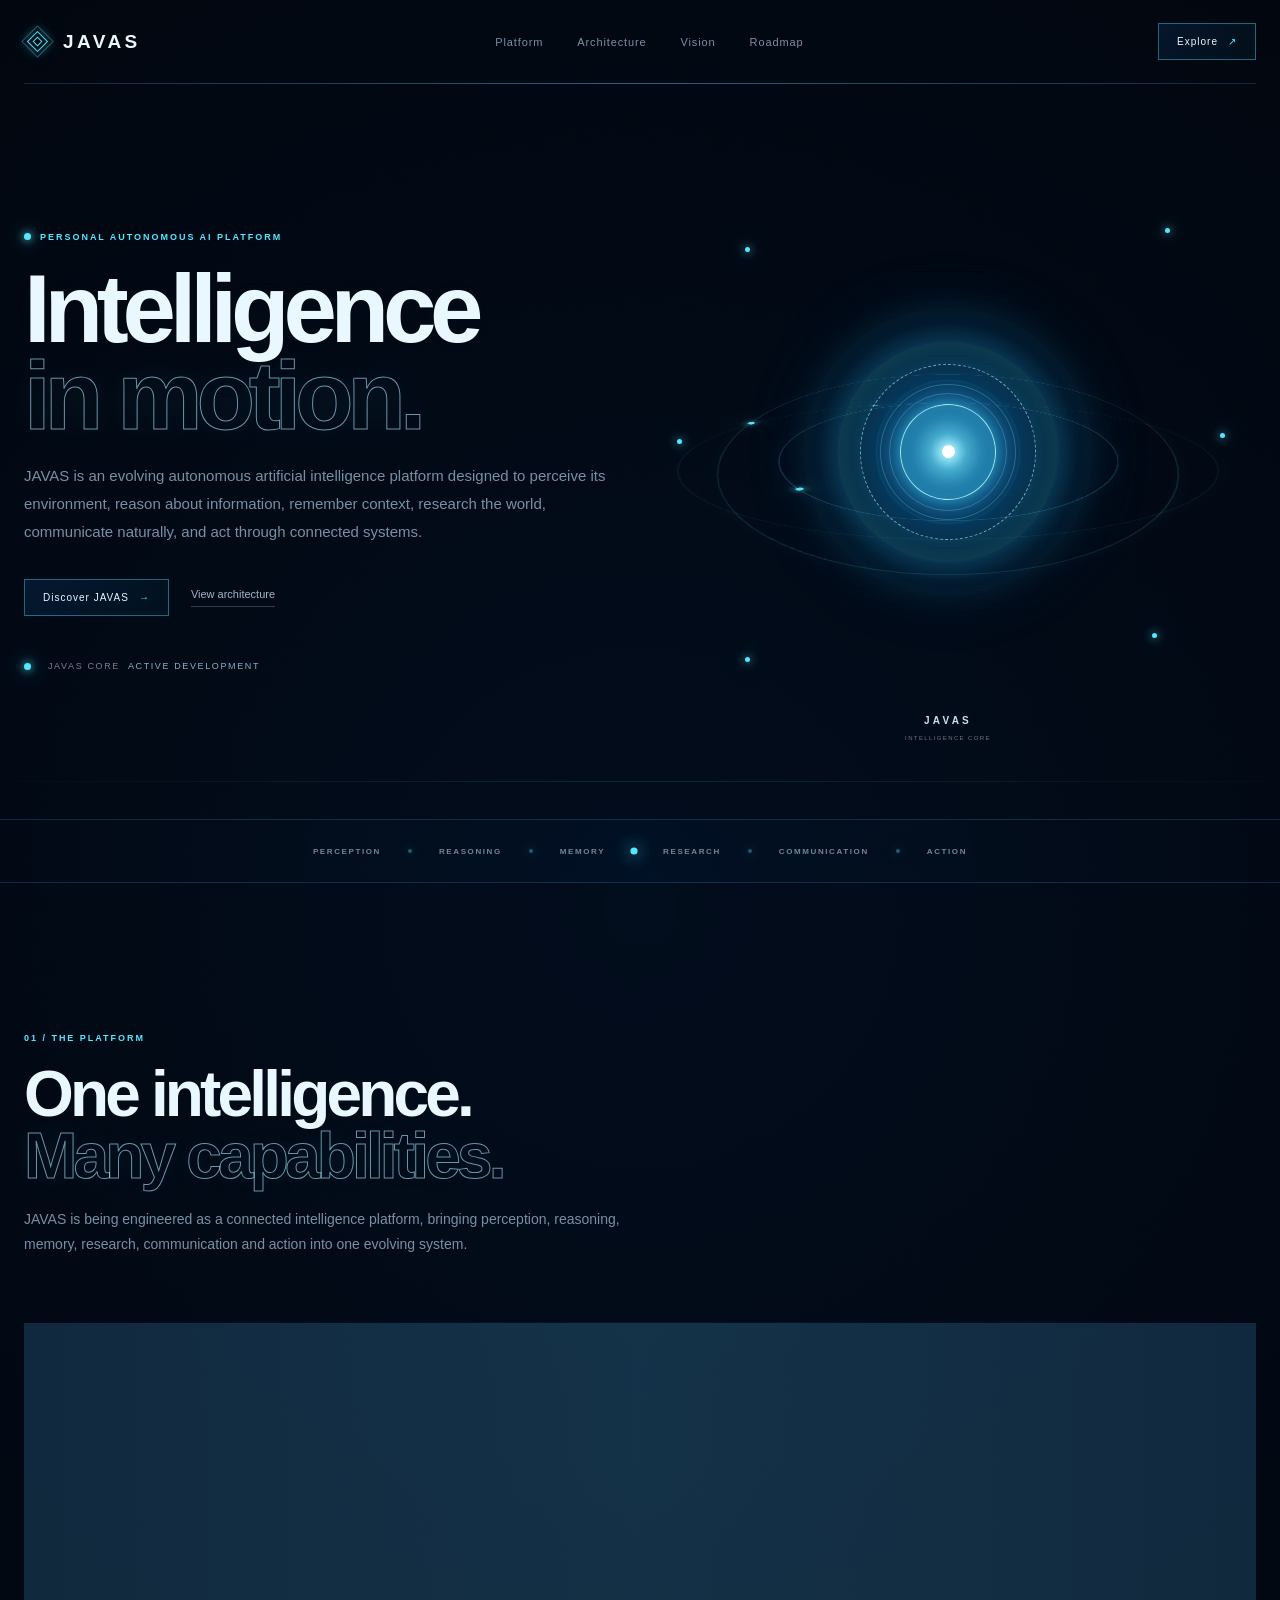
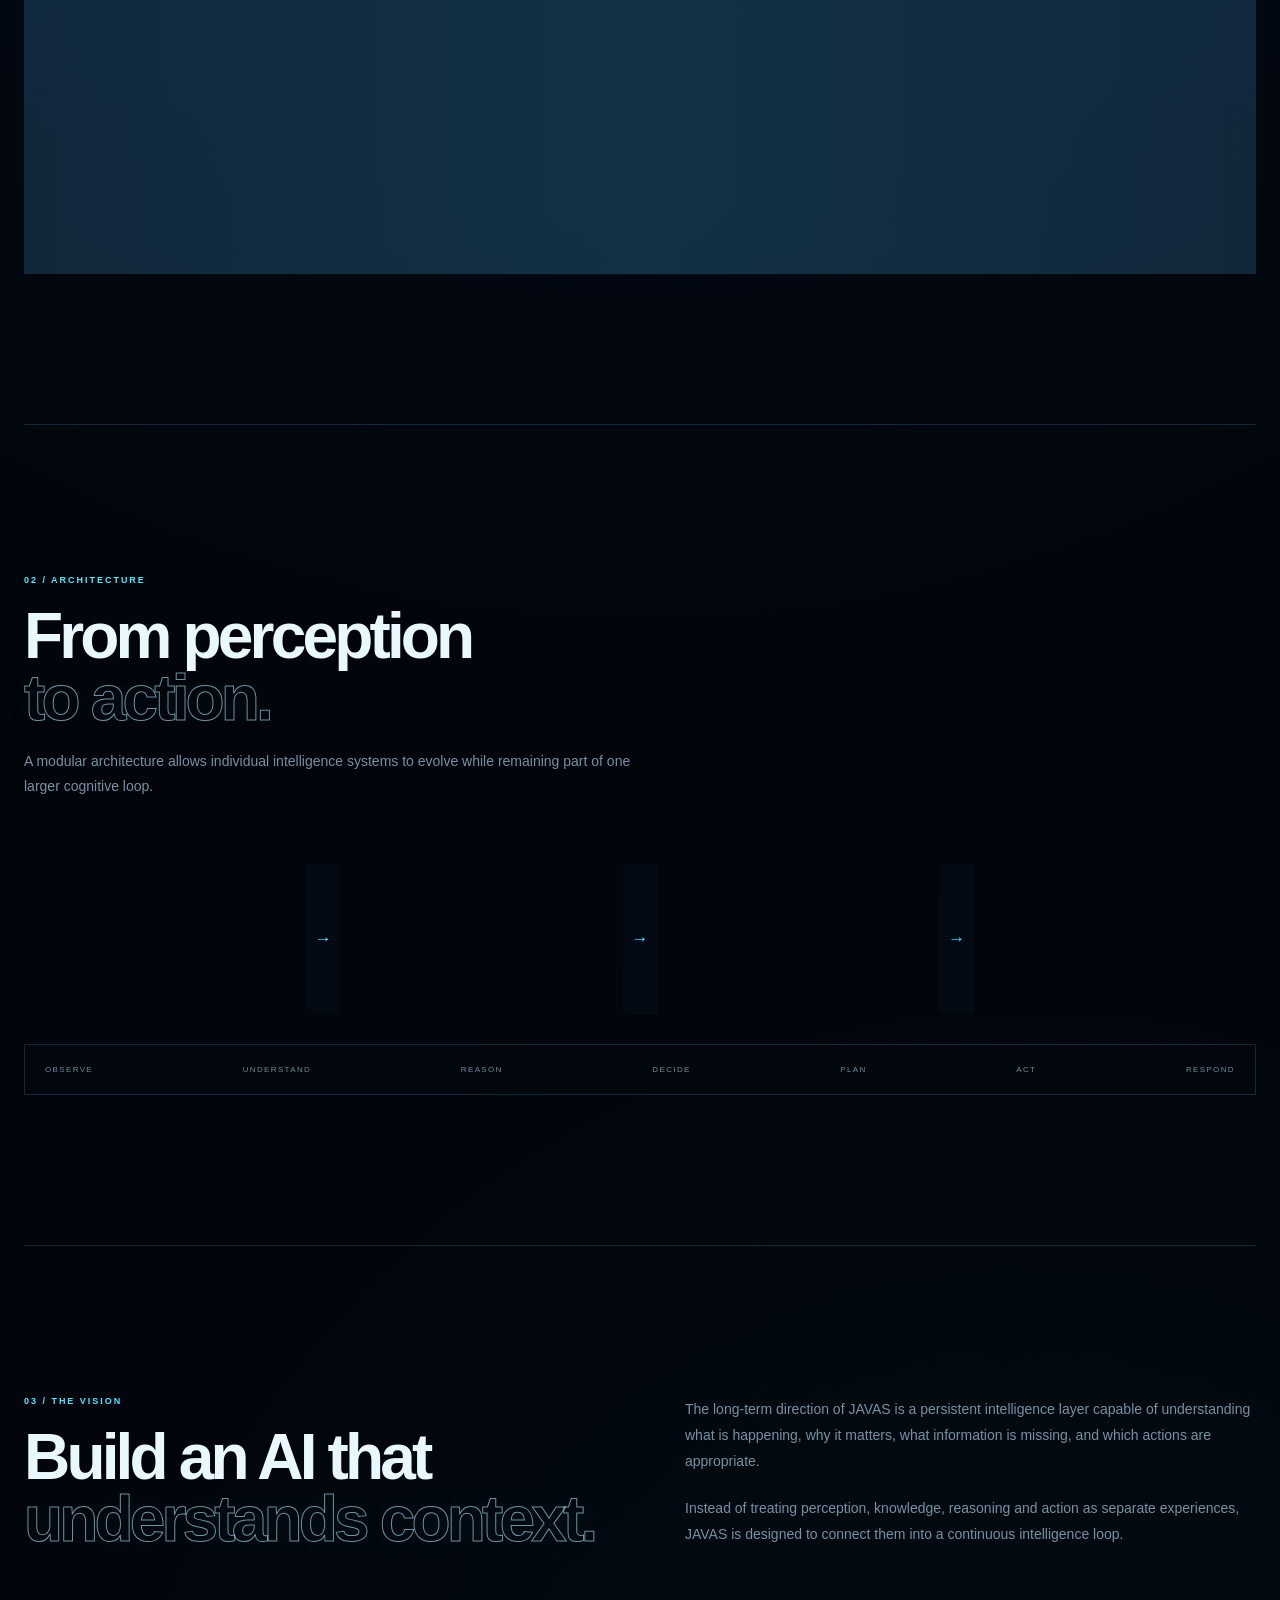
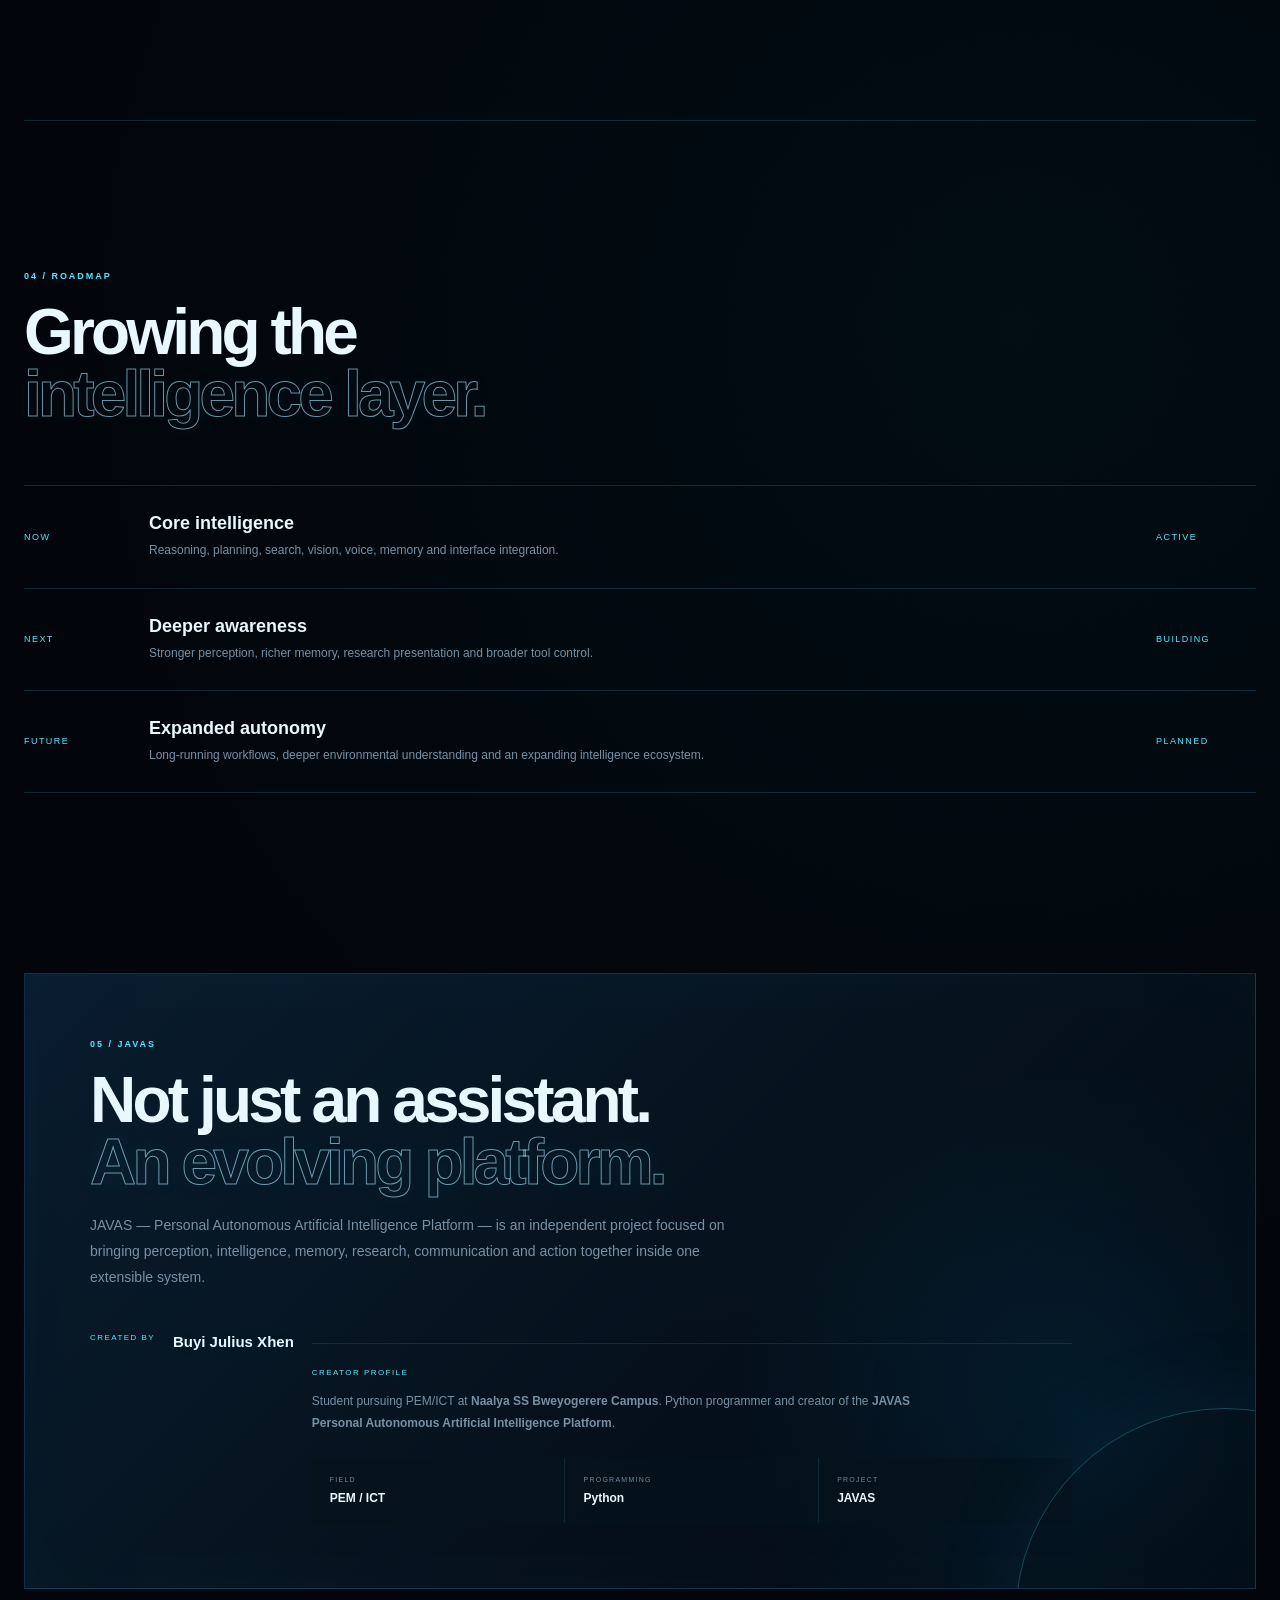
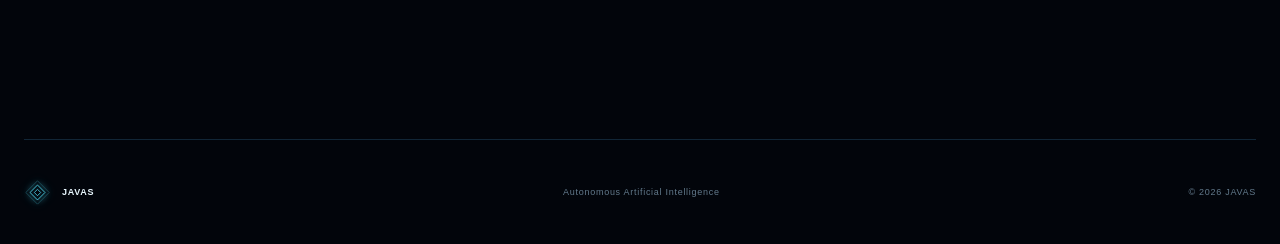
==== index.html @ 4c9533ca "Add files via upload" ====
<!DOCTYPE html>
<html lang="en">
<head>
    <meta charset="UTF-8">
    <meta name="viewport" content="width=device-width, initial-scale=1.0">

    <title>JAVAS — Autonomous Artificial Intelligence</title>

    <meta
        name="description"
        content="JAVAS is a Personal Autonomous Artificial Intelligence Platform designed to perceive, reason, remember, research, communicate, and act within its environment."
    >

    <meta name="theme-color" content="#030711">
    <meta name="robots" content="index, follow">

    <link rel="canonical" href="https://javas.ai/">

    <meta property="og:type" content="website">
    <meta property="og:title" content="JAVAS — Autonomous Artificial Intelligence">
    <meta
        property="og:description"
        content="A Personal Autonomous Artificial Intelligence Platform for perception, reasoning, memory, research, communication and action."
    >
    <meta property="og:url" content="https://javas.ai/">

    <!-- GitHub Pages: main.css is in the repository root -->
    <link rel="stylesheet" href="main.css">

    <script type="application/ld+json">
    {
        "@context": "https://schema.org",
        "@type": "SoftwareApplication",
        "name": "JAVAS",
        "alternateName": "JAVAS — Autonomous Artificial Intelligence",
        "url": "https://javas.ai/",
        "applicationCategory": "Artificial Intelligence",
        "operatingSystem": "Windows",
        "description": "JAVAS is a Personal Autonomous Artificial Intelligence Platform designed to perceive, reason, remember, research, communicate, and act within its environment.",
        "creator": {
            "@type": "Person",
            "name": "Buyi Julius Xhen",
            "description": "Student pursuing PEM/ICT at Naalya SS Bweyogerere Campus and a Python programmer."
        }
    }
    </script>
</head>

<body>

<div class="background">
    <div class="grid"></div>
    <div class="glow glow-one"></div>
    <div class="glow glow-two"></div>
    <div class="stars"></div>
</div>

<header class="site-header">

    <a href="#home" class="logo">
        <span class="logo-symbol">
            <span></span>
            <span></span>
            <span></span>
        </span>

        <span class="logo-text">JAVAS</span>
    </a>

    <nav class="navigation">
        <a href="#platform">Platform</a>
        <a href="#architecture">Architecture</a>
        <a href="#vision">Vision</a>
        <a href="#roadmap">Roadmap</a>
    </nav>

    <a href="#platform" class="header-button">
        Explore
        <span>↗</span>
    </a>

</header>

<main>

<section id="home" class="hero">

    <div class="hero-content">

        <div class="system-label">
            <span class="status-dot"></span>
            PERSONAL AUTONOMOUS AI PLATFORM
        </div>

        <h1>
            Intelligence
            <span>in motion.</span>
        </h1>

        <p class="hero-description">
            JAVAS is an evolving autonomous artificial intelligence platform
            designed to perceive its environment, reason about information,
            remember context, research the world, communicate naturally,
            and act through connected systems.
        </p>

        <div class="hero-actions">

            <a href="#platform" class="primary-button">
                Discover JAVAS
                <span>→</span>
            </a>

            <a href="#architecture" class="text-button">
                View architecture
            </a>

        </div>

        <div class="core-status">
            <span class="live-indicator"></span>
            <span>JAVAS CORE</span>
            <strong>ACTIVE DEVELOPMENT</strong>
        </div>

    </div>

    <div class="core-system">

        <div class="core-orbit orbit-a"></div>
        <div class="core-orbit orbit-b"></div>
        <div class="core-orbit orbit-c"></div>

        <div class="energy-core">

            <div class="core-halo"></div>

            <div class="core-ring ring-one"></div>
            <div class="core-ring ring-two"></div>

            <div class="core-center">
                <div class="core-point"></div>
            </div>

        </div>

        <div class="energy-node node-one"></div>
        <div class="energy-node node-two"></div>
        <div class="energy-node node-three"></div>
        <div class="energy-node node-four"></div>
        <div class="energy-node node-five"></div>
        <div class="energy-node node-six"></div>

        <div class="core-caption">
            <strong>JAVAS</strong>
            <span>INTELLIGENCE CORE</span>
        </div>

    </div>

</section>

<section class="signal-bar">

    <span>PERCEPTION</span>
    <i></i>

    <span>REASONING</span>
    <i></i>

    <span>MEMORY</span>
    <i></i>

    <span>RESEARCH</span>
    <i></i>

    <span>COMMUNICATION</span>
    <i></i>

    <span>ACTION</span>

</section>

<section id="platform" class="section platform">

    <div class="section-heading">

        <div class="section-number">
            01 / THE PLATFORM
        </div>

        <h2>
            One intelligence.
            <span>Many capabilities.</span>
        </h2>

        <p>
            JAVAS is being engineered as a connected intelligence platform,
            bringing perception, reasoning, memory, research, communication
            and action into one evolving system.
        </p>

    </div>

    <div class="capability-grid">

        <article class="capability-card">

            <div class="card-number">01</div>

            <div class="card-icon">◉</div>

            <h3>Perception</h3>

            <p>
                Understand visual and environmental signals through
                computer vision and sensing systems.
            </p>

        </article>

        <article class="capability-card">

            <div class="card-number">02</div>

            <div class="card-icon">◇</div>

            <h3>Reasoning</h3>

            <p>
                Interpret intent, evaluate context and transform
                information into decisions and plans.
            </p>

        </article>

        <article class="capability-card">

            <div class="card-number">03</div>

            <div class="card-icon">∞</div>

            <h3>Memory</h3>

            <p>
                Maintain useful context and structured knowledge
                to support continuity across interactions.
            </p>

        </article>

        <article class="capability-card">

            <div class="card-number">04</div>

            <div class="card-icon">⌁</div>

            <h3>Research</h3>

            <p>
                Search external information, analyze sources and
                turn findings into useful answers.
            </p>

        </article>

        <article class="capability-card">

            <div class="card-number">05</div>

            <div class="card-icon">◌</div>

            <h3>Communication</h3>

            <p>
                Interact through natural language and
                voice-oriented interfaces.
            </p>

        </article>

        <article class="capability-card">

            <div class="card-number">06</div>

            <div class="card-icon">↗</div>

            <h3>Action</h3>

            <p>
                Connect intelligence to tools and computer
                operations through controlled permissions.
            </p>

        </article>

    </div>

</section>

<section id="architecture" class="section architecture">

    <div class="section-heading">

        <div class="section-number">
            02 / ARCHITECTURE
        </div>

        <h2>
            From perception
            <span>to action.</span>
        </h2>

        <p>
            A modular architecture allows individual intelligence systems
            to evolve while remaining part of one larger cognitive loop.
        </p>

    </div>

    <div class="architecture-flow">

        <div class="architecture-node">

            <span>01</span>

            <strong>ENVIRONMENT</strong>

            <small>
                Camera · System · Input
            </small>

        </div>

        <div class="flow-arrow">
            →
        </div>

        <div class="architecture-node">

            <span>02</span>

            <strong>PERCEPTION</strong>

            <small>
                Vision · Detection · Recognition
            </small>

        </div>

        <div class="flow-arrow">
            →
        </div>

        <div class="architecture-node active-node">

            <span>03</span>

            <strong>INTELLIGENCE</strong>

            <small>
                Understand · Reason · Decide
            </small>

        </div>

        <div class="flow-arrow">
            →
        </div>

        <div class="architecture-node">

            <span>04</span>

            <strong>ACTION</strong>

            <small>
                Tools · Voice · Computer
            </small>

        </div>

    </div>

    <div class="cognitive-loop">

        <span>OBSERVE</span>
        <span>UNDERSTAND</span>
        <span>REASON</span>
        <span>DECIDE</span>
        <span>PLAN</span>
        <span>ACT</span>
        <span>RESPOND</span>

    </div>

</section>

<section id="vision" class="section vision">

    <div class="vision-title">

        <div class="section-number">
            03 / THE VISION
        </div>

        <h2>
            Build an AI that
            <span>understands context.</span>
        </h2>

    </div>

    <div class="vision-copy">

        <p>
            The long-term direction of JAVAS is a persistent intelligence
            layer capable of understanding what is happening, why it matters,
            what information is missing, and which actions are appropriate.
        </p>

        <p>
            Instead of treating perception, knowledge, reasoning and action
            as separate experiences, JAVAS is designed to connect them into
            a continuous intelligence loop.
        </p>

    </div>

</section>

<section id="roadmap" class="section roadmap">

    <div class="section-heading">

        <div class="section-number">
            04 / ROADMAP
        </div>

        <h2>
            Growing the
            <span>intelligence layer.</span>
        </h2>

    </div>

    <div class="roadmap-items">

        <div class="roadmap-item">

            <div class="roadmap-stage">
                NOW
            </div>

            <div class="roadmap-description">

                <strong>
                    Core intelligence
                </strong>

                <p>
                    Reasoning, planning, search, vision, voice,
                    memory and interface integration.
                </p>

            </div>

            <div class="roadmap-state">
                ACTIVE
            </div>

        </div>

        <div class="roadmap-item">

            <div class="roadmap-stage">
                NEXT
            </div>

            <div class="roadmap-description">

                <strong>
                    Deeper awareness
                </strong>

                <p>
                    Stronger perception, richer memory,
                    research presentation and broader tool control.
                </p>

            </div>

            <div class="roadmap-state">
                BUILDING
            </div>

        </div>

        <div class="roadmap-item">

            <div class="roadmap-stage">
                FUTURE
            </div>

            <div class="roadmap-description">

                <strong>
                    Expanded autonomy
                </strong>

                <p>
                    Long-running workflows, deeper environmental
                    understanding and an expanding intelligence ecosystem.
                </p>

            </div>

            <div class="roadmap-state">
                PLANNED
            </div>

        </div>

    </div>

</section>

<section class="section identity">

    <div class="identity-panel">

        <div class="identity-glow"></div>

        <div class="section-number">
            05 / JAVAS
        </div>

        <h2>
            Not just an assistant.
            <span>An evolving platform.</span>
        </h2>

        <p>
            JAVAS — Personal Autonomous Artificial Intelligence Platform —
            is an independent project focused on bringing perception,
            intelligence, memory, research, communication and action
            together inside one extensible system.
        </p>

        <div class="creator">

            <span class="creator-label">
                CREATED BY
            </span>

            <strong class="creator-name">
                Buyi Julius Xhen
            </strong>

            <div class="creator-profile">

                <span class="profile-label">
                    CREATOR PROFILE
                </span>

                <p>
                    Student pursuing PEM/ICT at
                    <strong>Naalya SS Bweyogerere Campus</strong>.
                    Python programmer and creator of the
                    <strong>JAVAS Personal Autonomous Artificial Intelligence Platform</strong>.
                </p>

                <div class="profile-details">

                    <div class="profile-detail">
                        <span>FIELD</span>
                        <strong>PEM / ICT</strong>
                    </div>

                    <div class="profile-detail">
                        <span>PROGRAMMING</span>
                        <strong>Python</strong>
                    </div>

                    <div class="profile-detail">
                        <span>PROJECT</span>
                        <strong>JAVAS</strong>
                    </div>

                </div>

            </div>

        </div>

    </div>

</section>

</main>

<footer class="site-footer">

    <div class="footer-brand">

        <span class="logo-symbol">
            <span></span>
            <span></span>
            <span></span>
        </span>

        <strong>
            JAVAS
        </strong>

    </div>

    <span>
        Autonomous Artificial Intelligence
    </span>

    <span>
        © 2026 JAVAS
    </span>

</footer>

<!-- GitHub Pages: main.js is in the repository root -->
<script src="main.js"></script>

</body>
</html>
---- main.css ----
:root {
    --background: #02050b;
    --background-soft: #06101c;
    --panel: rgba(5, 15, 27, 0.78);
    --panel-strong: rgba(7, 20, 35, 0.92);

    --cyan: #55e7ff;
    --cyan-bright: #a9f7ff;
    --blue: #278cff;
    --blue-deep: #064cff;

    --text: #e9f8ff;
    --muted: #7890a4;
    --muted-bright: #9cb4c7;

    --line: rgba(82, 190, 255, 0.18);
    --line-bright: rgba(85, 231, 255, 0.42);

    --max-width: 1280px;

    --shadow-core:
        0 0 25px rgba(85, 231, 255, .18),
        0 0 80px rgba(39, 140, 255, .14);

    --font-display: "Space Grotesk", "Inter", Arial, sans-serif;
    --font-body: Inter, Arial, sans-serif;
}

* {
    box-sizing: border-box;
}

html {
    scroll-behavior: smooth;
    background: var(--background);
}

body {
    margin: 0;
    min-height: 100vh;
    overflow-x: hidden;

    background:
        radial-gradient(
            circle at 50% 18%,
            rgba(0, 110, 255, .075),
            transparent 34%
        ),
        radial-gradient(
            circle at 80% 70%,
            rgba(0, 220, 255, .035),
            transparent 30%
        ),
        var(--background);

    color: var(--text);
    font-family: var(--font-body);

    cursor: default;
}

::selection {
    background: var(--cyan);
    color: #001018;
}

a {
    color: inherit;
    text-decoration: none;
}

button,
a {
    -webkit-tap-highlight-color: transparent;
}

/* =========================================================
   BACKGROUND ENVIRONMENT
   ========================================================= */

.background {
    position: fixed;
    inset: 0;
    z-index: -10;
    pointer-events: none;
    overflow: hidden;
    background:
        radial-gradient(
            ellipse at center,
            transparent 20%,
            rgba(0, 0, 0, .3) 85%
        );
}

.background::before {
    content: "";
    position: absolute;
    inset: 0;

    background:
        linear-gradient(
            90deg,
            transparent 0%,
            rgba(85, 231, 255, .018) 50%,
            transparent 100%
        );

    animation: backgroundSweep 12s linear infinite;
}

.grid {
    position: absolute;
    inset: -100px;

    opacity: .24;

    background-image:
        linear-gradient(
            rgba(64, 182, 255, .075) 1px,
            transparent 1px
        ),
        linear-gradient(
            90deg,
            rgba(64, 182, 255, .075) 1px,
            transparent 1px
        );

    background-size: 55px 55px;

    mask-image:
        radial-gradient(
            ellipse at center,
            black 0%,
            rgba(0, 0, 0, .8) 45%,
            transparent 82%
        );

    animation: gridDrift 24s linear infinite;
}

.glow {
    position: absolute;

    width: 650px;
    height: 650px;

    border-radius: 50%;

    filter: blur(120px);

    opacity: .14;
}

.glow-one {
    top: -250px;
    right: -230px;

    background: #008cff;

    animation: glowFloatOne 12s ease-in-out infinite;
}

.glow-two {
    left: -280px;
    bottom: -220px;

    background: #00eaff;

    animation: glowFloatTwo 15s ease-in-out infinite;
}

.stars {
    position: absolute;
    inset: 0;

    opacity: .42;

    background-image:
        radial-gradient(
            circle,
            rgba(255,255,255,.8) 1px,
            transparent 1px
        );

    background-size: 97px 97px;

    animation: starsDrift 35s linear infinite;
}

/* =========================================================
   HEADER
   ========================================================= */

.site-header {
    width: min(var(--max-width), calc(100% - 48px));
    height: 84px;

    margin: auto;

    display: flex;
    align-items: center;
    justify-content: space-between;

    border-bottom: 1px solid var(--line);

    position: relative;
    z-index: 20;
}

.site-header::after {
    content: "";

    position: absolute;
    left: 0;
    right: 0;
    bottom: -1px;

    height: 1px;

    background:
        linear-gradient(
            90deg,
            transparent,
            var(--cyan),
            transparent
        );

    opacity: .3;
}

.logo {
    display: flex;
    align-items: center;
    gap: 12px;

    font-family: var(--font-display);
    font-weight: 700;

    font-size: 19px;
    letter-spacing: .18em;
}

.logo-symbol {
    width: 27px;
    height: 27px;

    display: inline-block;

    position: relative;
}

.logo-symbol span {
    position: absolute;
    inset: 6px;

    border: 1px solid var(--cyan);

    transform: rotate(45deg);

    box-shadow:
        0 0 12px rgba(85, 231, 255, .3);
}

.logo-symbol span:nth-child(2) {
    inset: 2px;
    opacity: .35;

    animation: logoSpin 9s linear infinite;
}

.logo-symbol span:nth-child(3) {
    inset: 10px;
    opacity: .95;

    box-shadow:
        0 0 15px rgba(85, 231, 255, .6);
}

.navigation {
    display: flex;
    gap: 34px;

    color: var(--muted);

    font-size: 11px;
    letter-spacing: .08em;
}

.navigation a {
    position: relative;

    padding: 10px 0;

    transition:
        color .25s ease,
        text-shadow .25s ease;
}

.navigation a::after {
    content: "";

    position: absolute;

    left: 0;
    right: 100%;
    bottom: 3px;

    height: 1px;

    background: var(--cyan);

    transition: right .3s ease;
}

.navigation a:hover {
    color: var(--text);

    text-shadow:
        0 0 14px rgba(85, 231, 255, .35);
}

.navigation a:hover::after {
    right: 0;
}

.header-button,
.primary-button {
    display: inline-flex;
    align-items: center;

    border: 1px solid rgba(85, 231, 255, .4);

    background:
        linear-gradient(
            135deg,
            rgba(28, 135, 255, .12),
            rgba(0, 220, 255, .035)
        );

    padding: 12px 18px;

    font-size: 10px;
    letter-spacing: .1em;

    transition:
        background .25s ease,
        border-color .25s ease,
        box-shadow .25s ease,
        transform .25s ease;
}

.header-button:hover,
.primary-button:hover {
    transform: translateY(-2px);

    background:
        linear-gradient(
            135deg,
            rgba(85, 231, 255, .18),
            rgba(28, 135, 255, .08)
        );

    border-color: var(--cyan);

    box-shadow:
        0 0 25px rgba(85, 231, 255, .14),
        inset 0 0 18px rgba(85, 231, 255, .04);
}

.header-button span,
.primary-button span {
    margin-left: 10px;
    color: var(--cyan);
}

/* =========================================================
   HERO
   ========================================================= */

.hero {
    width: min(var(--max-width), calc(100% - 48px));
    min-height: 735px;

    margin: auto;

    display: grid;
    grid-template-columns: 1fr 1fr;

    align-items: center;

    position: relative;
}

.hero::before {
    content: "";

    position: absolute;

    left: -10%;
    right: -10%;
    bottom: 5%;

    height: 1px;

    background:
        linear-gradient(
            90deg,
            transparent,
            rgba(85,231,255,.13),
            transparent
        );
}

.hero-content {
    padding: 80px 0;

    position: relative;
    z-index: 2;
}

.system-label,
.section-number {
    color: var(--cyan);

    font-size: 9px;
    font-weight: 700;

    letter-spacing: .22em;
}

.system-label {
    display: flex;
    align-items: center;
}

.status-dot,
.live-indicator {
    display: inline-block;

    width: 7px;
    height: 7px;

    margin-right: 9px;

    border-radius: 50%;

    background: var(--cyan);

    box-shadow:
        0 0 8px var(--cyan),
        0 0 20px rgba(85,231,255,.7);

    animation: statusPulse 1.8s ease-in-out infinite;
}

.hero h1 {
    margin: 23px 0;

    max-width: 800px;

    font-family: var(--font-display);

    font-size: clamp(64px, 7.5vw, 108px);

    line-height: .91;

    letter-spacing: -.065em;

    text-shadow:
        0 0 40px rgba(85,231,255,.025);
}

.hero h1 span,
.section-heading h2 span,
.vision h2 span,
.identity-panel h2 span {
    display: block;

    color: transparent;

    -webkit-text-stroke:
        1px rgba(173, 232, 255, .62);

    text-shadow:
        0 0 30px rgba(85,231,255,.06);
}

.hero-description {
    max-width: 610px;

    color: var(--muted);

    font-size: 15px;
    line-height: 1.85;
}

.hero-actions {
    display: flex;
    align-items: center;

    gap: 22px;

    margin-top: 34px;
}

.text-button {
    padding-bottom: 6px;

    color: #a2b5c5;

    font-size: 11px;

    border-bottom:
        1px solid rgba(162,181,197,.3);

    transition:
        color .25s ease,
        border-color .25s ease;
}

.text-button:hover {
    color: var(--cyan);

    border-color: var(--cyan);
}

.core-status {
    display: flex;
    align-items: center;

    gap: 8px;

    margin-top: 45px;

    color: #6e8496;

    font-size: 9px;

    letter-spacing: .18em;
}

.core-status strong {
    color: #8ab0c7;

    font-weight: 500;
}

/* =========================================================
   ENERGY CORE
   ========================================================= */

.core-system {
    height: 620px;

    position: relative;

    display: grid;
    place-items: center;

    perspective: 900px;
}

.core-system::before {
    content: "";

    position: absolute;

    width: 380px;
    height: 380px;

    border-radius: 50%;

    background:
        radial-gradient(
            circle,
            rgba(0, 200, 255, .09),
            transparent 67%
        );

    filter: blur(15px);

    animation:
        coreEnvironment 4s ease-in-out infinite;
}

.core-orbit {
    position: absolute;

    border:
        1px solid rgba(85,231,255,.2);

    border-radius: 50%;

    transform-style: preserve-3d;

    box-shadow:
        0 0 18px rgba(85,231,255,.03);
}

.core-orbit::before {
    content: "";

    position: absolute;

    width: 7px;
    height: 7px;

    top: 50%;
    left: -3px;

    border-radius: 50%;

    background: var(--cyan);

    box-shadow:
        0 0 10px var(--cyan),
        0 0 28px rgba(85,231,255,.75);
}

.orbit-a {
    width: 450px;
    height: 450px;

    transform:
        rotateX(65deg)
        rotateZ(20deg);

    animation:
        orbitA 15s linear infinite;
}

.orbit-b {
    width: 335px;
    height: 335px;

    transform:
        rotateX(70deg)
        rotateZ(-35deg);

    border-color:
        rgba(85,231,255,.28);

    animation:
        orbitB 11s linear infinite;
}

.orbit-c {
    width: 520px;
    height: 520px;

    transform:
        rotateX(76deg)
        rotateZ(70deg);

    opacity: .45;

    animation:
        orbitA 21s linear infinite reverse;
}

.energy-core {
    width: 220px;
    height: 220px;

    position: relative;

    display: grid;
    place-items: center;

    border-radius: 50%;

    background:
        radial-gradient(
            circle,
            rgba(170,250,255,.9) 0%,
            rgba(65,210,255,.5) 12%,
            rgba(22,115,255,.22) 34%,
            rgba(0,80,255,.08) 52%,
            transparent 72%
        );

    box-shadow:
        0 0 35px rgba(50,205,255,.28),
        0 0 100px rgba(50,150,255,.18),
        inset 0 0 60px rgba(80,230,255,.34);

    transition:
        transform .18s ease-out;

    animation:
        coreFloat 4s ease-in-out infinite;
}

.core-halo {
    position: absolute;

    inset: -50px;

    border-radius: 50%;

    background:
        radial-gradient(
            circle,
            rgba(40,180,255,.16),
            transparent 67%
        );

    filter: blur(3px);

    animation:
        breathe 3s ease-in-out infinite;
}

.core-halo::after {
    content: "";

    position: absolute;

    inset: 22px;

    border-radius: 50%;

    border:
        1px solid rgba(85,231,255,.08);

    box-shadow:
        0 0 35px rgba(85,231,255,.1);
}

.core-ring {
    position: absolute;

    border-radius: 50%;

    border:
        1px dashed rgba(148,243,255,.65);

    box-shadow:
        0 0 12px rgba(85,231,255,.08);
}

.ring-one {
    inset: 22px;

    animation:
        spin 7s linear infinite;
}

.ring-two {
    inset: 42px;

    border-style: solid;

    opacity: .4;

    animation:
        spinReverse 5s linear infinite;
}

.core-center {
    width: 96px;
    height: 96px;

    position: relative;

    border-radius: 50%;

    border:
        1px solid rgba(180,250,255,.95);

    display: grid;
    place-items: center;

    background:
        radial-gradient(
            circle,
            rgba(170,250,255,.34),
            rgba(40,160,255,.08) 55%,
            transparent 72%
        );

    box-shadow:
        0 0 25px rgba(67,226,255,.6),
        0 0 70px rgba(67,226,255,.28),
        inset 0 0 30px rgba(67,226,255,.65);

    animation:
        coreCenterPulse 2.8s ease-in-out infinite;
}

.core-center::before,
.core-center::after {
    content: "";

    position: absolute;

    border-radius: 50%;

    border: 1px solid rgba(170,250,255,.22);
}

.core-center::before {
    inset: -12px;

    animation:
        pulseRing 2.4s ease-in-out infinite;
}

.core-center::after {
    inset: -25px;

    border-color:
        rgba(85,231,255,.08);

    animation:
        pulseRing 3.4s ease-in-out infinite reverse;
}

.core-point {
    width: 13px;
    height: 13px;

    border-radius: 50%;

    background: #ffffff;

    box-shadow:
        0 0 12px #fff,
        0 0 35px 12px rgba(113,239,255,.85),
        0 0 80px 22px rgba(39,140,255,.35);

    animation:
        pointPulse 1.5s ease-in-out infinite;
}

.energy-node {
    position: absolute;

    width: 5px;
    height: 5px;

    border-radius: 50%;

    background: var(--cyan);

    box-shadow:
        0 0 10px var(--cyan),
        0 0 25px rgba(85,231,255,.65);

    animation:
        nodePulse 2s ease-in-out infinite;
}

.node-one {
    top: 17%;
    left: 17%;
}

.node-two {
    top: 14%;
    right: 14%;

    animation-delay: -.4s;
}

.node-three {
    bottom: 20%;
    right: 16%;

    animation-delay: -.8s;
}

.node-four {
    bottom: 16%;
    left: 17%;

    animation-delay: -1.2s;
}

.node-five {
    top: 47%;
    right: 5%;

    animation-delay: -1.6s;
}

.node-six {
    top: 48%;
    left: 6%;

    animation-delay: -2s;
}

.core-caption {
    position: absolute;

    bottom: 18px;

    text-align: center;

    opacity: .9;
}

.core-caption strong {
    display: block;

    font-family: var(--font-display);

    font-size: 10px;

    letter-spacing: .32em;

    text-shadow:
        0 0 18px rgba(85,231,255,.35);
}

.core-caption span {
    color: #6f899d;

    font-size: 6px;

    letter-spacing: .23em;
}

/* =========================================================
   SIGNAL BAR
   ========================================================= */

.signal-bar {
    min-height: 64px;

    padding: 0 20px;

    border-block:
        1px solid var(--line);

    display: flex;
    justify-content: center;
    align-items: center;

    gap: 27px;

    color: #708699;

    font-size: 8px;
    font-weight: 600;

    letter-spacing: .2em;

    white-space: nowrap;

    background:
        linear-gradient(
            90deg,
            transparent,
            rgba(0,110,255,.035),
            transparent
        );
}

.signal-bar span {
    transition:
        color .25s ease,
        text-shadow .25s ease;
}

.signal-bar span:hover {
    color: var(--cyan);

    text-shadow:
        0 0 14px rgba(85,231,255,.4);
}

.signal-bar i {
    width: 4px;
    height: 4px;

    border-radius: 50%;

    background: var(--cyan);

    box-shadow:
        0 0 9px var(--cyan),
        0 0 18px rgba(85,231,255,.45);

    animation:
        signalPulse 2s ease-in-out infinite;
}

/* =========================================================
   SECTIONS
   ========================================================= */

.section {
    width: min(var(--max-width), calc(100% - 48px));

    margin: auto;

    padding: 150px 0;

    position: relative;
}

.section-heading {
    max-width: 780px;
}

.section-heading h2,
.vision h2,
.identity-panel h2 {
    margin: 20px 0;

    font-family: var(--font-display);

    font-size: clamp(43px, 5vw, 72px);

    line-height: .97;

    letter-spacing: -.06em;
}

.section-heading p {
    max-width: 640px;

    color: var(--muted);

    line-height: 1.8;

    font-size: 14px;
}

/* =========================================================
   CAPABILITY CARDS
   ========================================================= */

.capability-grid {
    display: grid;

    grid-template-columns:
        repeat(3, 1fr);

    gap: 1px;

    margin-top: 65px;

    background: var(--line);

    position: relative;
}

.capability-grid::before {
    content: "";

    position: absolute;

    inset: -1px;

    pointer-events: none;

    background:
        linear-gradient(
            90deg,
            transparent,
            rgba(85,231,255,.16),
            transparent
        );

    opacity: .25;
}

.capability-card {
    min-height: 275px;

    padding: 30px;

    background:
        linear-gradient(
            145deg,
            rgba(7,20,35,.96),
            rgba(2,8,15,.96)
        );

    position: relative;

    overflow: hidden;

    transition:
        transform .35s ease,
        background .35s ease,
        box-shadow .35s ease;
}

.capability-card::before {
    content: "";

    position: absolute;

    left: 0;
    top: 0;

    width: 100%;
    height: 1px;

    background:
        linear-gradient(
            90deg,
            transparent,
            var(--cyan),
            transparent
        );

    transform:
        translateX(-100%);

    transition:
        transform .6s ease;
}

.capability-card:hover::before {
    transform:
        translateX(100%);
}

.capability-card::after {
    content: "";

    position: absolute;

    width: 180px;
    height: 180px;

    right: -110px;
    bottom: -110px;

    border-radius: 50%;

    border:
        1px solid rgba(85,231,255,.14);

    box-shadow:
        0 0 50px rgba(85,231,255,.04);
}

.capability-card:hover {
    transform:
        translateY(-7px)
        scale(1.01);

    background:
        linear-gradient(
            145deg,
            rgba(8,31,51,.98),
            rgba(3,12,22,.98)
        );

    box-shadow:
        inset 0 0 45px rgba(85,231,255,.035),
        0 18px 50px rgba(0,0,0,.25);
}

.card-number {
    color: var(--cyan);

    font-size: 9px;

    letter-spacing: .2em;
}

.card-icon {
    margin-top: 45px;

    color: rgba(100,225,255,.8);

    font-size: 26px;

    text-shadow:
        0 0 18px rgba(85,231,255,.3);

    transition:
        transform .35s ease,
        text-shadow .35s ease;
}

.capability-card:hover .card-icon {
    transform:
        translateY(-3px)
        scale(1.12);

    text-shadow:
        0 0 30px rgba(85,231,255,.65);
}

.capability-card h3 {
    margin: 13px 0 10px;

    font-family: var(--font-display);

    font-size: 23px;
}

.capability-card p {
    margin: 0;

    max-width: 300px;

    color: var(--muted);

    font-size: 12px;

    line-height: 1.75;
}

/* =========================================================
   ARCHITECTURE
   ========================================================= */

.architecture,
.vision,
.roadmap {
    border-top:
        1px solid var(--line);
}

.architecture-flow {
    display: grid;

    grid-template-columns:
        1fr 35px
        1fr 35px
        1fr 35px
        1fr;

    align-items: stretch;

    margin-top: 65px;
}

.architecture-node {
    min-height: 150px;

    padding: 24px;

    border:
        1px solid var(--line);

    background:
        linear-gradient(
            145deg,
            rgba(7,17,30,.8),
            rgba(2,8,15,.9)
        );

    transition:
        border-color .3s ease,
        background .3s ease,
        transform .3s ease,
        box-shadow .3s ease;
}

.architecture-node:hover {
    transform:
        translateY(-4px);

    border-color:
        rgba(85,231,255,.38);

    box-shadow:
        0 0 35px rgba(85,231,255,.05);
}

.architecture-node span {
    display: block;

    margin-bottom: 28px;

    color: var(--cyan);

    font-size: 9px;
}

.architecture-node strong {
    display: block;

    font-family: var(--font-display);

    font-size: 16px;

    letter-spacing: .04em;
}

.architecture-node small {
    display: block;

    margin-top: 10px;

    color: var(--muted);

    font-size: 9px;
}

.active-node {
    background:
        linear-gradient(
            145deg,
            rgba(15,67,105,.38),
            rgba(3,16,30,.88)
        );

    border-color:
        rgba(85,231,255,.38);

    box-shadow:
        inset 0 0 35px rgba(60,220,255,.07),
        0 0 40px rgba(39,140,255,.05);

    animation:
        intelligencePulse 3s ease-in-out infinite;
}

.flow-arrow {
    display: grid;
    place-items: center;

    color: var(--cyan);

    font-size: 17px;

    background:
        rgba(0,140,255,.03);

    text-shadow:
        0 0 15px rgba(85,231,255,.4);
}

.cognitive-loop {
    display: flex;

    justify-content: space-between;

    margin-top: 30px;

    padding: 20px;

    border:
        1px solid var(--line);

    color: #71889b;

    font-size: 8px;

    letter-spacing: .17em;

    background:
        rgba(3,10,18,.35);
}

.cognitive-loop span {
    transition:
        color .25s ease,
        text-shadow .25s ease;
}

.cognitive-loop span:hover {
    color: var(--cyan);

    text-shadow:
        0 0 14px rgba(85,231,255,.45);
}

/* =========================================================
   VISION
   ========================================================= */

.vision {
    display: grid;

    grid-template-columns: 1fr 1fr;

    gap: 90px;

    align-items: end;
}

.vision-copy p {
    max-width: 590px;

    margin: 0 0 22px;

    color: var(--muted);

    font-size: 14px;

    line-height: 1.85;
}

/* =========================================================
   ROADMAP
   ========================================================= */

.roadmap-items {
    margin-top: 60px;

    border-top:
        1px solid var(--line);
}

.roadmap-item {
    display: grid;

    grid-template-columns:
        100px 1fr 100px;

    gap: 25px;

    align-items: center;

    padding: 27px 0;

    border-bottom:
        1px solid var(--line);

    transition:
        padding .3s ease,
        background .3s ease;
}

.roadmap-item:hover {
    padding-left: 15px;
    padding-right: 15px;

    background:
        linear-gradient(
            90deg,
            rgba(85,231,255,.035),
            transparent
        );
}

.roadmap-stage,
.roadmap-state {
    color: var(--cyan);

    font-size: 9px;

    letter-spacing: .16em;
}

.roadmap-description strong {
    font-family: var(--font-display);

    font-size: 18px;
}

.roadmap-description p {
    margin: 7px 0 0;

    color: var(--muted);

    font-size: 12px;

    line-height: 1.6;
}

/* =========================================================
   IDENTITY / CREATOR
   ========================================================= */

.identity {
    padding-top: 30px;
    padding-bottom: 150px;
}

.identity-panel {
    position: relative;

    padding: 65px;

    border:
        1px solid var(--line);

    overflow: hidden;

    background:
        radial-gradient(
            circle at 85% 70%,
            rgba(0,180,255,.09),
            transparent 30%
        ),
        linear-gradient(
            135deg,
            rgba(10,32,52,.86),
            rgba(3,8,15,.94)
        );

    box-shadow:
        inset 0 0 80px rgba(85,231,255,.02);
}

.identity-panel::before {
    content: "";

    position: absolute;

    inset: 0;

    pointer-events: none;

    background:
        linear-gradient(
            120deg,
            transparent 0%,
            rgba(85,231,255,.035) 45%,
            transparent 55%
        );

    transform:
        translateX(-100%);

    animation:
        identitySweep 8s linear infinite;
}

.identity-glow {
    position: absolute;

    width: 420px;
    height: 420px;

    right: -180px;
    bottom: -240px;

    border-radius: 50%;

    border:
        1px solid rgba(85,231,255,.25);

    box-shadow:
        0 0 100px rgba(45,180,255,.08);

    animation:
        identityOrbit 12s linear infinite;
}

.identity-panel p {
    max-width: 650px;

    color: var(--muted);

    font-size: 14px;

    line-height: 1.85;
}

.creator {
    display: flex;

    align-items: flex-start;

    gap: 18px;

    margin-top: 42px;

    flex-wrap: wrap;
}

.creator-label {
    color: var(--cyan);

    font-size: 8px;

    letter-spacing: .18em;
}

.creator-name {
    font-family: var(--font-display);

    font-size: 15px;

    text-shadow:
        0 0 18px rgba(85,231,255,.12);
}

.creator-profile {
    width: 100%;

    max-width: 760px;

    margin-top: 10px;

    padding-top: 24px;

    border-top:
        1px solid rgba(85,231,255,.12);
}

.profile-label {
    display: block;

    color: var(--cyan);

    font-size: 8px;

    letter-spacing: .18em;
}

.creator-profile p {
    margin-top: 13px;

    font-size: 12px;
}

.profile-details {
    display: grid;

    grid-template-columns:
        repeat(3, 1fr);

    gap: 1px;

    margin-top: 24px;

    background:
        rgba(85,231,255,.1);
}

.profile-detail {
    padding: 18px;

    background:
        rgba(2,10,18,.72);
}

.profile-detail span {
    display: block;

    color: #6f899d;

    font-size: 7px;

    letter-spacing: .18em;
}

.profile-detail strong {
    display: block;

    margin-top: 8px;

    color: var(--text);

    font-family: var(--font-display);

    font-size: 12px;
}

/* =========================================================
   FOOTER
   ========================================================= */

.site-footer {
    width: min(var(--max-width), calc(100% - 48px));

    min-height: 105px;

    margin: auto;

    display: flex;

    align-items: center;

    justify-content: space-between;

    gap: 20px;

    border-top:
        1px solid var(--line);

    color: #62798b;

    font-size: 9px;

    letter-spacing: .08em;
}

.footer-brand {
    display: flex;

    align-items: center;

    gap: 11px;

    color: var(--text);
}

.footer-brand .logo-symbol {
    transform: scale(.75);
}

/* =========================================================
   ANIMATIONS
   ========================================================= */

@keyframes orbitA {
    to {
        transform:
            rotateX(65deg)
            rotateZ(380deg);
    }
}

@keyframes orbitB {
    to {
        transform:
            rotateX(70deg)
            rotateZ(-395deg);
    }
}

@keyframes spin {
    to {
        transform:
            rotate(360deg);
    }
}

@keyframes spinReverse {
    to {
        transform:
            rotate(-360deg);
    }
}

@keyframes breathe {
    50% {
        transform:
            scale(1.08);
        opacity: .8;
    }
}

@keyframes coreCenterPulse {
    50% {
        transform:
            scale(1.08);

        box-shadow:
            0 0 40px rgba(67,226,255,.9),
            0 0 85px rgba(67,226,255,.3),
            inset 0 0 35px rgba(67,226,255,.8);
    }
}

@keyframes pointPulse {
    50% {
        transform:
            scale(1.45);

        box-shadow:
            0 0 15px #fff,
            0 0 45px 16px rgba(113,239,255,.95),
            0 0 90px 25px rgba(39,140,255,.45);
    }
}

@keyframes pulseRing {
    50% {
        transform:
            scale(1.15);

        opacity: .2;
    }
}

@keyframes coreFloat {
    50% {
        transform:
            translateY(-6px)
            scale(1.015);
    }
}

@keyframes coreEnvironment {
    50% {
        transform:
            scale(1.16);

        opacity: .75;
    }
}

@keyframes nodePulse {
    50% {
        transform:
            scale(1.8);

        opacity: .45;
    }
}

@keyframes signalPulse {
    50% {
        transform:
            scale(1.8);

        opacity: .45;
    }
}

@keyframes statusPulse {
    50% {
        transform:
            scale(1.5);

        opacity: .5;
    }
}

@keyframes intelligencePulse {
    50% {
        box-shadow:
            inset 0 0 45px rgba(60,220,255,.1),
            0 0 45px rgba(39,140,255,.09);
    }
}

@keyframes backgroundSweep {
    0% {
        transform:
            translateX(-30%);
    }

    100% {
        transform:
            translateX(30%);
    }
}

@keyframes gridDrift {
    to {
        transform:
            translate(55px, 55px);
    }
}

@keyframes starsDrift {
    to {
        transform:
            translate(97px, 97px);
    }
}

@keyframes glowFloatOne {
    50% {
        transform:
            translate(-80px, 60px)
            scale(1.12);
    }
}

@keyframes glowFloatTwo {
    50% {
        transform:
            translate(80px, -50px)
            scale(1.1);
    }
}

@keyframes logoSpin {
    to {
        transform:
            rotate(405deg);
    }
}

@keyframes identitySweep {
    0% {
        transform:
            translateX(-100%);
    }

    45%,
    100% {
        transform:
            translateX(100%);
    }
}

@keyframes identityOrbit {
    to {
        transform:
            rotate(360deg);
    }
}

/* =========================================================
   REVEAL ANIMATION
   ========================================================= */

.reveal {
    opacity: 0;

    transform:
        translateY(28px)
        scale(.985);

    transition:
        opacity .85s ease,
        transform .85s cubic-bezier(.2,.7,.2,1);
}

.reveal.visible {
    opacity: 1;

    transform:
        translateY(0)
        scale(1);
}

/* =========================================================
   RESPONSIVE
   ========================================================= */

@media (max-width: 950px) {

    .navigation {
        display: none;
    }

    .hero {
        grid-template-columns: 1fr;
    }

    .hero-content {
        padding-top: 90px;
        padding-bottom: 10px;
    }

    .core-system {
        height: 500px;
    }

    .capability-grid {
        grid-template-columns:
            1fr 1fr;
    }

    .architecture-flow {
        grid-template-columns:
            1fr;

        gap: 10px;
    }

    .flow-arrow {
        min-height: 30px;
    }

    .cognitive-loop {
        flex-wrap: wrap;
        gap: 18px;
    }

    .vision {
        grid-template-columns:
            1fr;

        gap: 20px;
    }
}

@media (max-width: 620px) {

    .site-header,
    .hero,
    .section,
    .site-footer {
        width:
            min(
                var(--max-width),
                calc(100% - 28px)
            );
    }

    .header-button {
        display: none;
    }

    .hero {
        min-height: auto;
    }

    .hero h1 {
        font-size: 57px;
    }

    .hero-description {
        font-size: 13px;
    }

    .hero-actions {
        flex-wrap: wrap;
    }

    .core-system {
        height: 430px;
    }

    .energy-core {
        width: 160px;
        height: 160px;
    }

    .orbit-a {
        width: 340px;
        height: 340px;
    }

    .orbit-b {
        width: 255px;
        height: 255px;
    }

    .orbit-c {
        width: 390px;
        height: 390px;
    }

    .signal-bar {
        justify-content: flex-start;
        overflow: hidden;
        gap: 18px;
    }

    .signal-bar span:nth-of-type(n+4),
    .signal-bar i:nth-of-type(n+4) {
        display: none;
    }

    .capability-grid {
        grid-template-columns:
            1fr;
    }

    .section {
        padding: 100px 0;
    }

    .section-heading h2,
    .vision h2,
    .identity-panel h2 {
        font-size: 43px;
    }

    .roadmap-item {
        grid-template-columns:
            70px 1fr;
    }

    .roadmap-state {
        grid-column: 2;
    }

    .identity-panel {
        padding: 38px 25px;
    }

    .profile-details {
        grid-template-columns:
            1fr;
    }

    .site-footer {
        padding: 25px 0;
        flex-wrap: wrap;
    }
}

@media (prefers-reduced-motion: reduce) {

    *,
    *::before,
    *::after {
        animation-duration: .01ms !important;
        animation-iteration-count: 1 !important;
        scroll-behavior: auto !important;
        transition-duration: .01ms !important;
    }
}
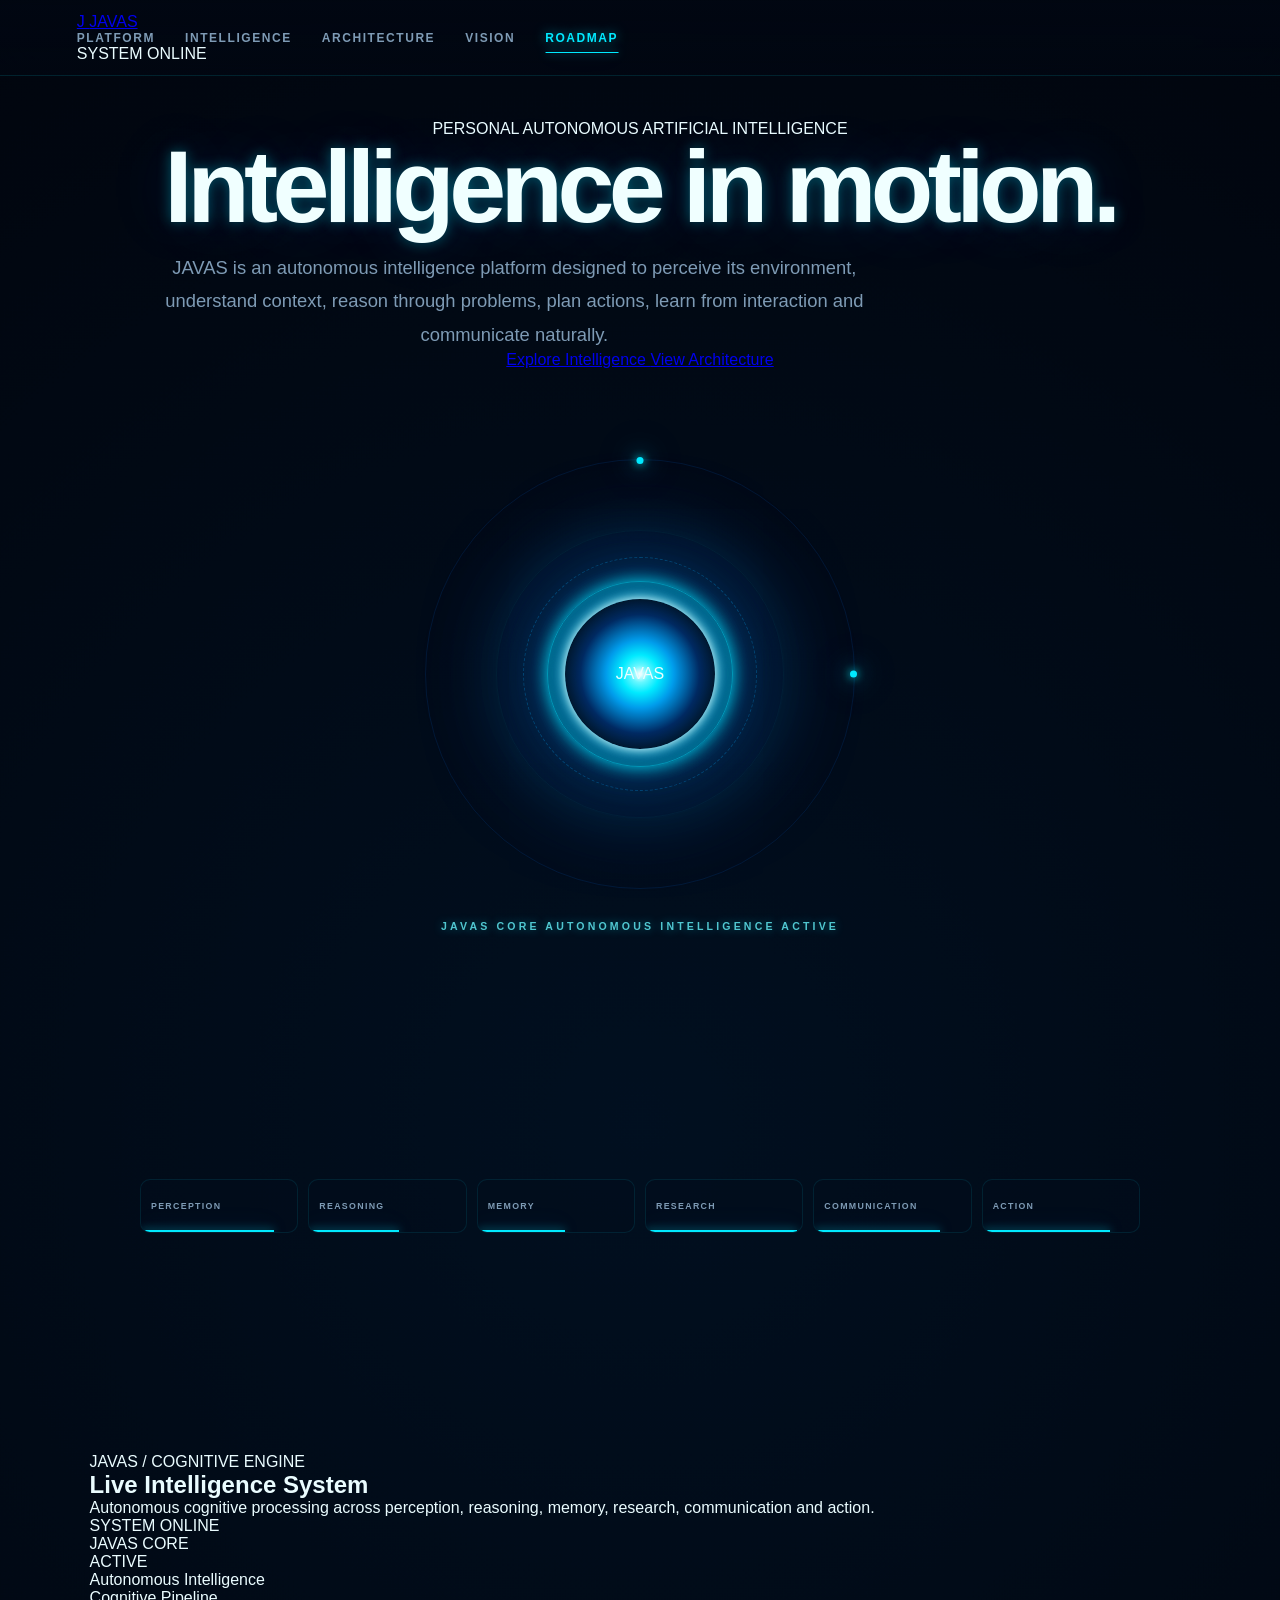
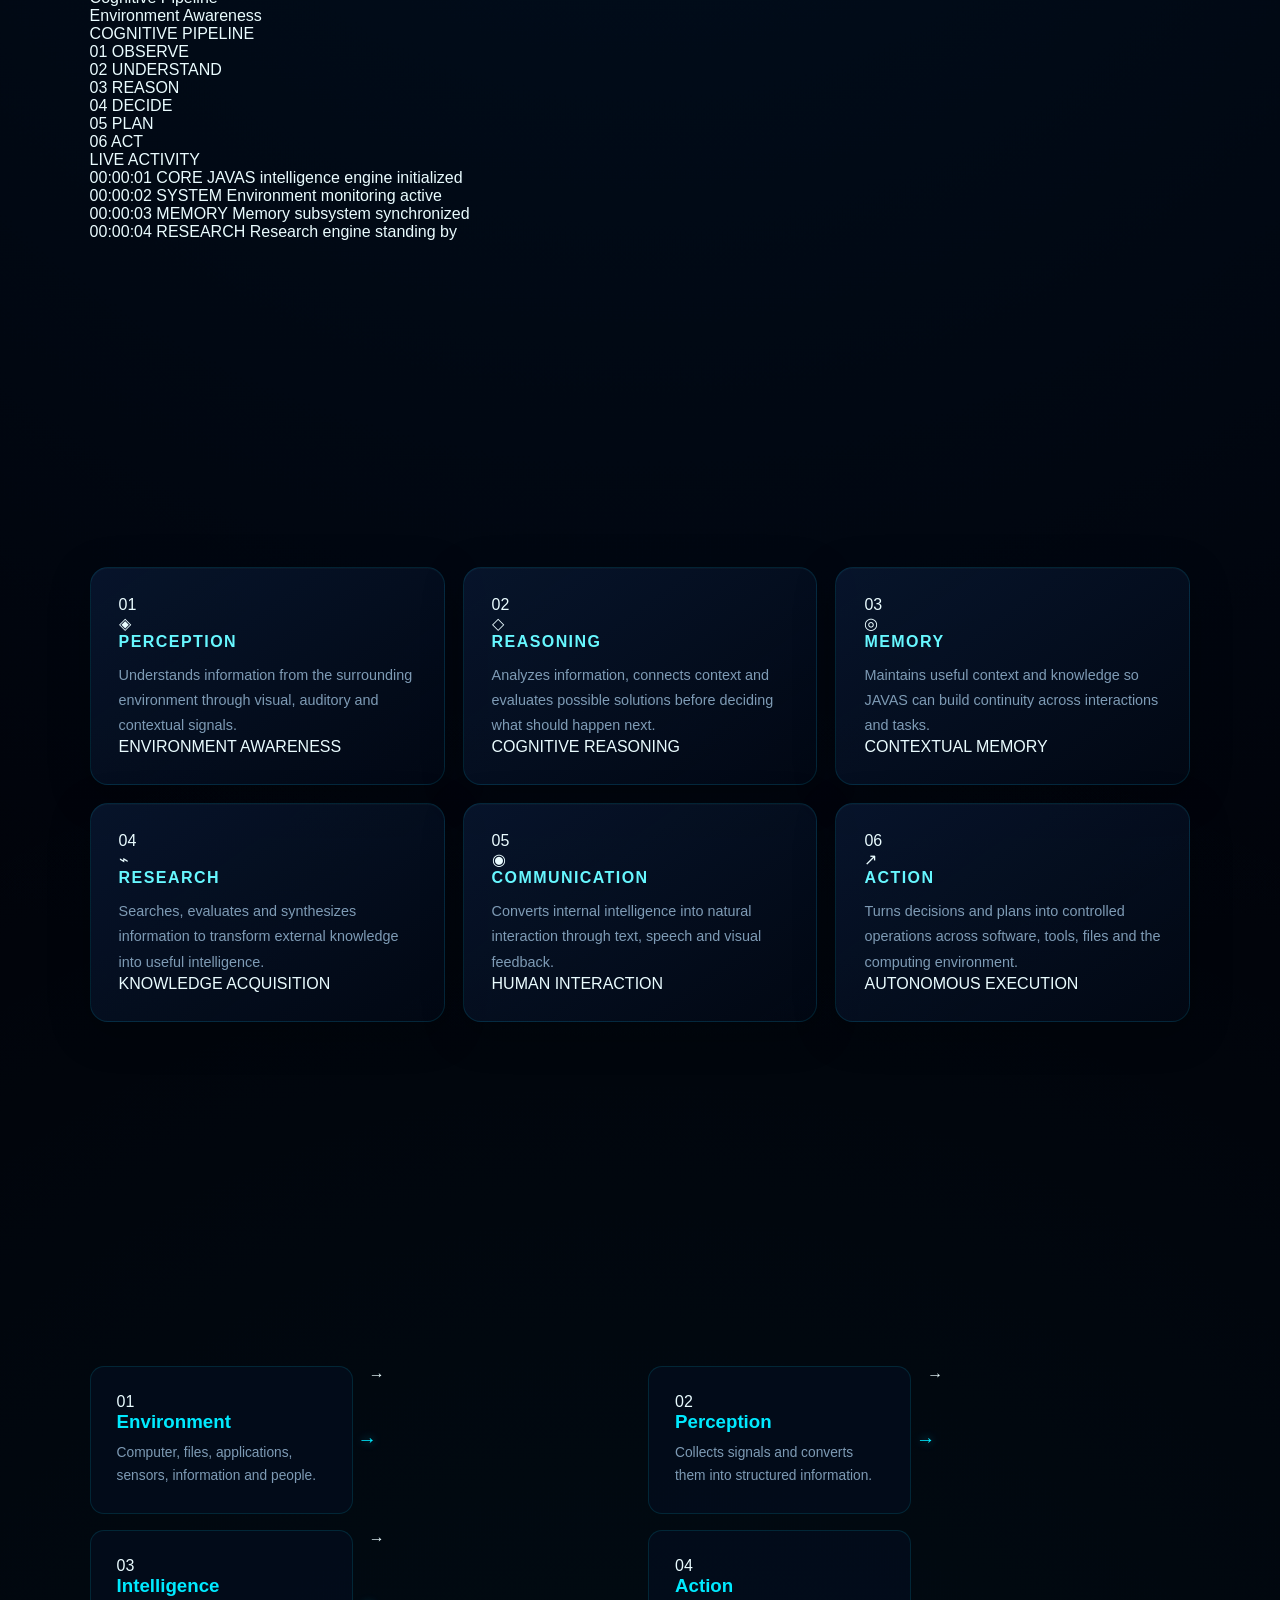
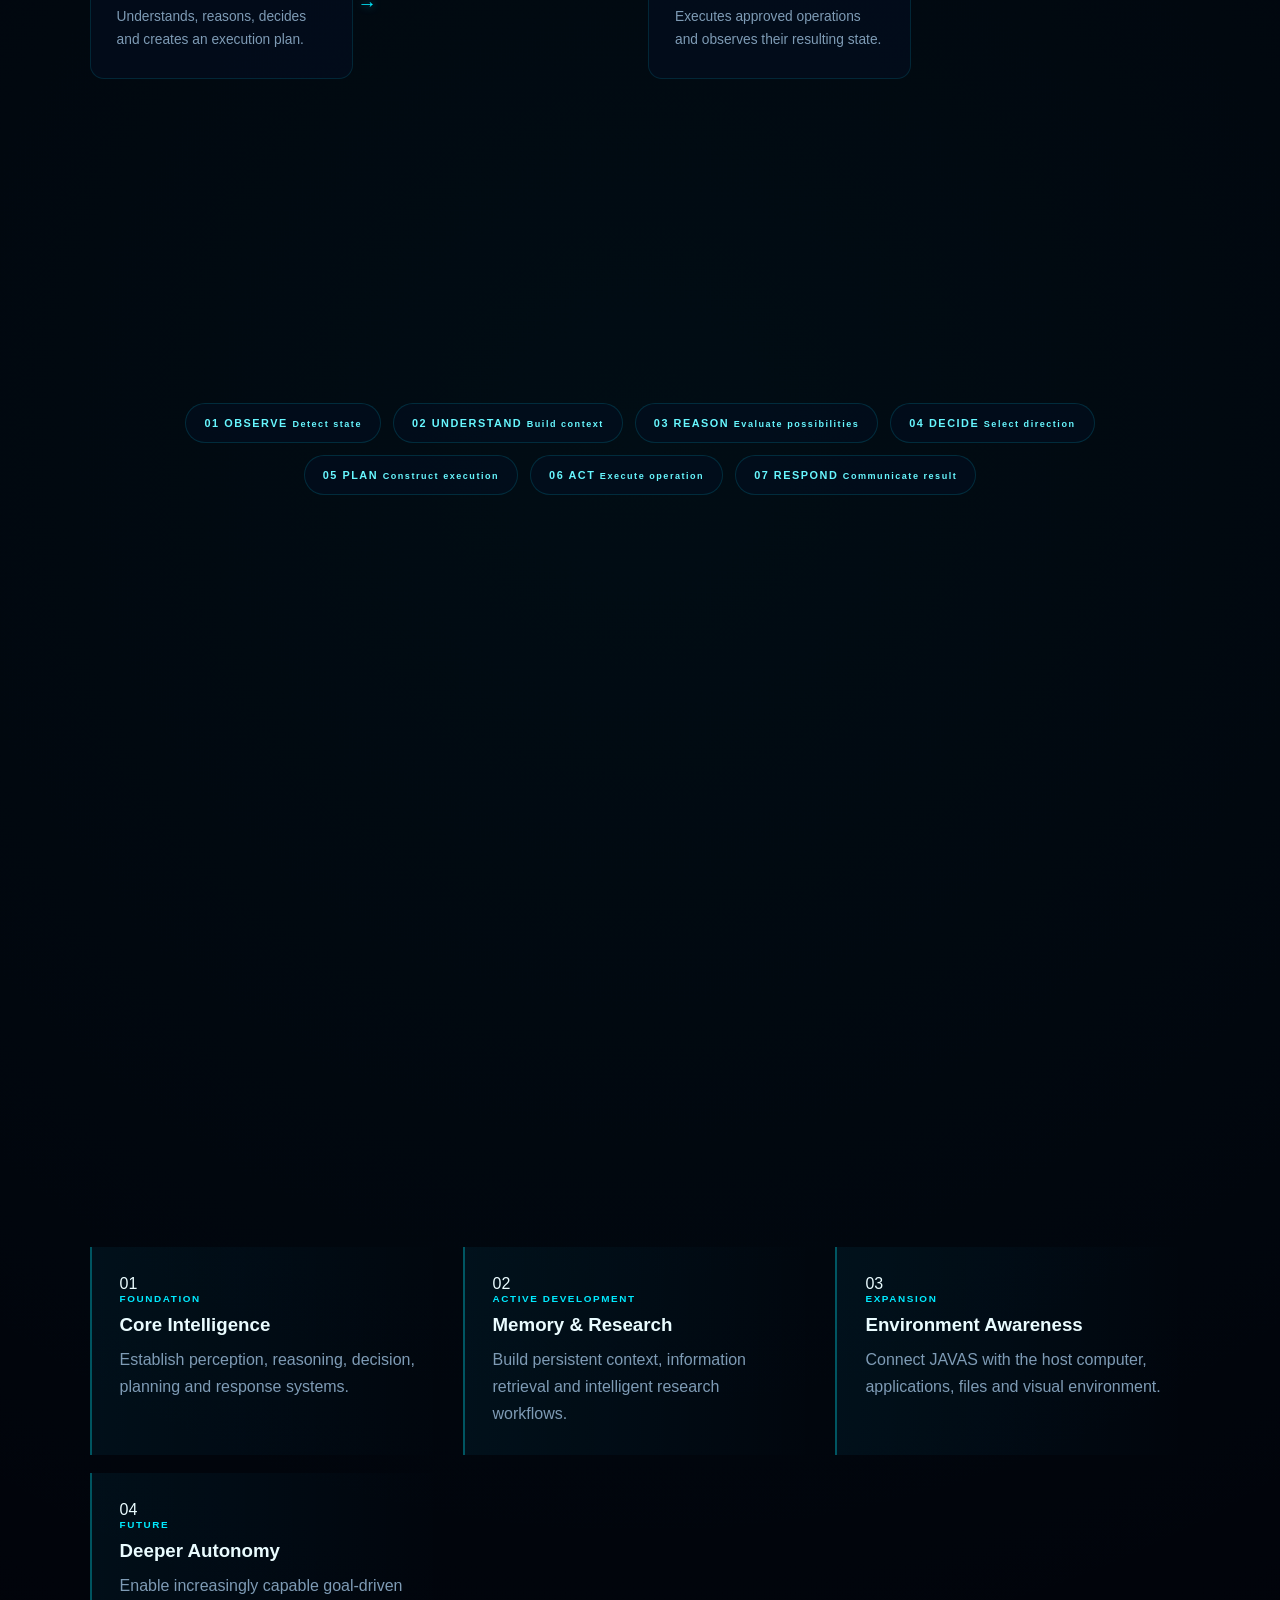
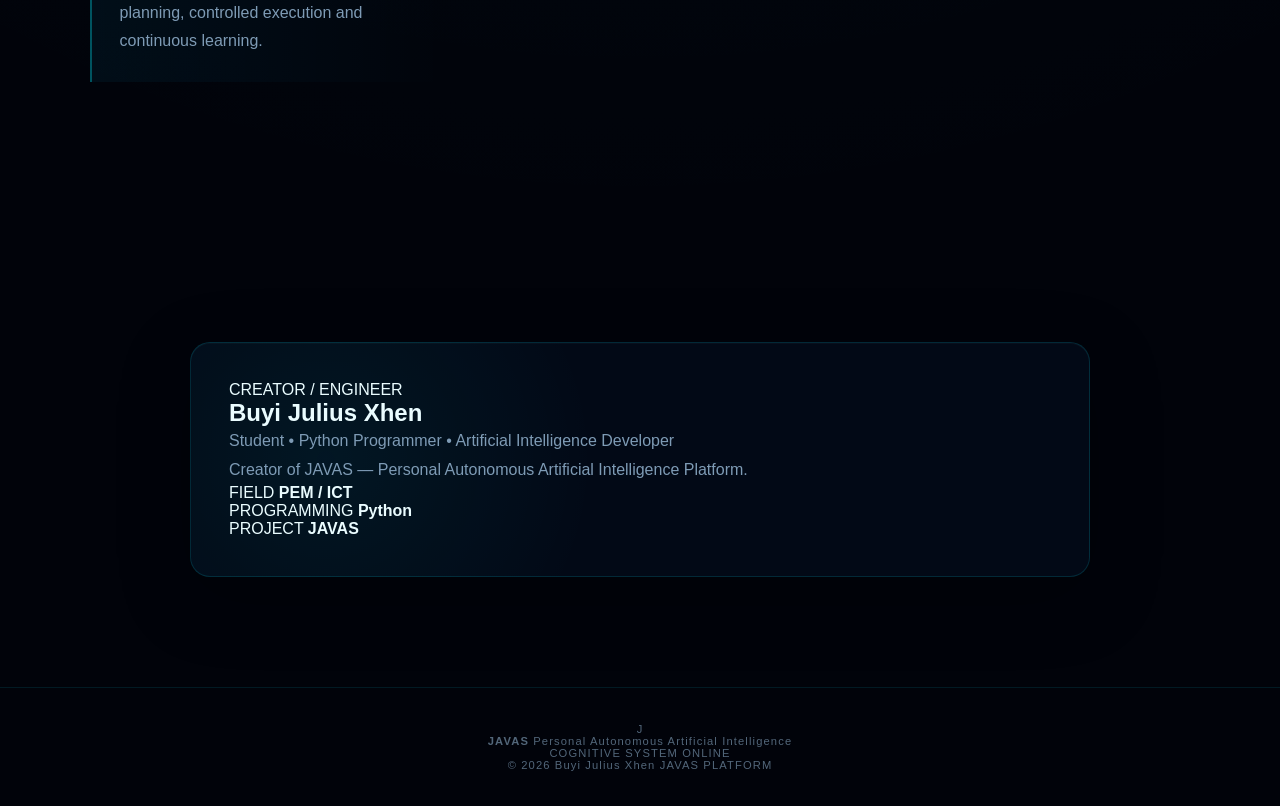
==== commit 6e6b47cc: "Update index.html" ====
--- a/index.html
+++ b/index.html
@@ -2,631 +2,1498 @@
 <html lang="en">
 <head>
     <meta charset="UTF-8">
-    <meta name="viewport" content="width=device-width, initial-scale=1.0">
-
-    <title>JAVAS — Autonomous Artificial Intelligence</title>
+
+    <meta
+        name="viewport"
+        content="width=device-width, initial-scale=1.0"
+    >
 
     <meta
         name="description"
-        content="JAVAS is a Personal Autonomous Artificial Intelligence Platform designed to perceive, reason, remember, research, communicate, and act within its environment."
+        content="JAVAS — Personal Autonomous Artificial Intelligence Platform created by Buyi Julius Xhen."
     >
 
-    <meta name="theme-color" content="#030711">
-    <meta name="robots" content="index, follow">
-
-    <link rel="canonical" href="https://javas.ai/">
-
-    <meta property="og:type" content="website">
-    <meta property="og:title" content="JAVAS — Autonomous Artificial Intelligence">
     <meta
-        property="og:description"
-        content="A Personal Autonomous Artificial Intelligence Platform for perception, reasoning, memory, research, communication and action."
+        name="theme-color"
+        content="#020711"
     >
-    <meta property="og:url" content="https://javas.ai/">
-
-    <!-- GitHub Pages: main.css is in the repository root -->
-    <link rel="stylesheet" href="main.css">
-
-    <script type="application/ld+json">
-    {
-        "@context": "https://schema.org",
-        "@type": "SoftwareApplication",
-        "name": "JAVAS",
-        "alternateName": "JAVAS — Autonomous Artificial Intelligence",
-        "url": "https://javas.ai/",
-        "applicationCategory": "Artificial Intelligence",
-        "operatingSystem": "Windows",
-        "description": "JAVAS is a Personal Autonomous Artificial Intelligence Platform designed to perceive, reason, remember, research, communicate, and act within its environment.",
-        "creator": {
-            "@type": "Person",
-            "name": "Buyi Julius Xhen",
-            "description": "Student pursuing PEM/ICT at Naalya SS Bweyogerere Campus and a Python programmer."
-        }
-    }
-    </script>
+
+    <title>
+        JAVAS — Personal Autonomous Artificial Intelligence
+    </title>
+
+    <link
+        rel="stylesheet"
+        href="main.css"
+    >
 </head>
 
 <body>
 
-<div class="background">
-    <div class="grid"></div>
-    <div class="glow glow-one"></div>
-    <div class="glow glow-two"></div>
-    <div class="stars"></div>
-</div>
-
-<header class="site-header">
-
-    <a href="#home" class="logo">
-        <span class="logo-symbol">
-            <span></span>
-            <span></span>
-            <span></span>
-        </span>
-
-        <span class="logo-text">JAVAS</span>
-    </a>
-
-    <nav class="navigation">
-        <a href="#platform">Platform</a>
-        <a href="#architecture">Architecture</a>
-        <a href="#vision">Vision</a>
-        <a href="#roadmap">Roadmap</a>
-    </nav>
-
-    <a href="#platform" class="header-button">
-        Explore
-        <span>↗</span>
-    </a>
-
-</header>
-
-<main>
-
-<section id="home" class="hero">
-
-    <div class="hero-content">
-
-        <div class="system-label">
-            <span class="status-dot"></span>
-            PERSONAL AUTONOMOUS AI PLATFORM
+    <!-- =====================================================
+         BACKGROUND SYSTEM
+         ===================================================== -->
+
+    <div class="background-system">
+
+        <div class="background-grid"></div>
+
+        <div class="background-glow background-glow-one"></div>
+
+        <div class="background-glow background-glow-two"></div>
+
+        <div class="background-noise"></div>
+
+    </div>
+
+
+    <!-- =====================================================
+         NAVIGATION
+         ===================================================== -->
+
+    <header class="site-header">
+
+        <div class="header-inner">
+
+            <a
+                href="#top"
+                class="brand"
+                aria-label="JAVAS home"
+            >
+
+                <span class="brand-mark">
+                    J
+                </span>
+
+                <span class="brand-text">
+                    JAVAS
+                </span>
+
+            </a>
+
+
+            <nav class="site-nav">
+
+                <a
+                    href="#platform"
+                    class="active"
+                >
+                    Platform
+                </a>
+
+                <a href="#intelligence">
+                    Intelligence
+                </a>
+
+                <a href="#architecture">
+                    Architecture
+                </a>
+
+                <a href="#vision">
+                    Vision
+                </a>
+
+                <a href="#roadmap">
+                    Roadmap
+                </a>
+
+            </nav>
+
+
+            <div class="header-status">
+
+                <span class="status-dot"></span>
+
+                <span>
+                    SYSTEM ONLINE
+                </span>
+
+            </div>
+
         </div>
 
-        <h1>
-            Intelligence
-            <span>in motion.</span>
-        </h1>
-
-        <p class="hero-description">
-            JAVAS is an evolving autonomous artificial intelligence platform
-            designed to perceive its environment, reason about information,
-            remember context, research the world, communicate naturally,
-            and act through connected systems.
-        </p>
-
-        <div class="hero-actions">
-
-            <a href="#platform" class="primary-button">
-                Discover JAVAS
-                <span>→</span>
-            </a>
-
-            <a href="#architecture" class="text-button">
-                View architecture
-            </a>
+    </header>
+
+
+    <!-- =====================================================
+         MAIN
+         ===================================================== -->
+
+    <main id="top">
+
+
+        <!-- =================================================
+             HERO
+             ================================================= -->
+
+        <section class="hero">
+
+            <div class="hero-content">
+
+                <div class="hero-kicker">
+                    PERSONAL AUTONOMOUS ARTIFICIAL INTELLIGENCE
+                </div>
+
+                <h1>
+                    Intelligence
+                    <span>
+                        in motion.
+                    </span>
+                </h1>
+
+                <p class="hero-description">
+                    JAVAS is an autonomous intelligence platform
+                    designed to perceive its environment, understand
+                    context, reason through problems, plan actions,
+                    learn from interaction and communicate naturally.
+                </p>
+
+                <div class="hero-actions">
+
+                    <a
+                        href="#intelligence"
+                        class="primary-button"
+                    >
+                        Explore Intelligence
+                    </a>
+
+                    <a
+                        href="#architecture"
+                        class="secondary-button"
+                    >
+                        View Architecture
+                    </a>
+
+                </div>
+
+            </div>
+
+
+            <!-- =================================================
+                 ENERGY CORE
+                 ================================================= -->
+
+            <div class="core-system">
+
+                <div class="core-ambient"></div>
+
+                <div class="core-field"></div>
+
+
+                <div class="orbit-ring orbit-ring-one">
+
+                    <span class="orbit-node orbit-node-one"></span>
+
+                </div>
+
+
+                <div class="orbit-ring orbit-ring-two">
+
+                    <span class="orbit-node orbit-node-two"></span>
+
+                </div>
+
+
+                <div class="orbit-ring orbit-ring-three">
+
+                    <span class="orbit-node orbit-node-three"></span>
+
+                </div>
+
+
+                <div class="energy-core">
+
+                    <div class="core-inner"></div>
+
+                    <div class="core-energy"></div>
+
+                    <div class="core-ring core-ring-one"></div>
+
+                    <div class="core-ring core-ring-two"></div>
+
+                    <div class="core-ring core-ring-three"></div>
+
+                    <div class="core-spike spike-one"></div>
+                    <div class="core-spike spike-two"></div>
+                    <div class="core-spike spike-three"></div>
+                    <div class="core-spike spike-four"></div>
+                    <div class="core-spike spike-five"></div>
+                    <div class="core-spike spike-six"></div>
+
+                    <div class="core-center">
+
+                        <span>
+                            JAVAS
+                        </span>
+
+                    </div>
+
+                </div>
+
+
+                <div class="core-caption">
+
+                    <span class="core-caption-label">
+                        JAVAS CORE
+                    </span>
+
+                    <span class="core-caption-status">
+                        AUTONOMOUS INTELLIGENCE ACTIVE
+                    </span>
+
+                </div>
+
+            </div>
+
+        </section>
+
+
+        <!-- =================================================
+             SIGNAL BAR
+             ================================================= -->
+
+        <section class="signal-section">
+
+            <div class="signal-bar">
+
+                <div class="signal-item">
+
+                    <span class="signal-label">
+                        PERCEPTION
+                    </span>
+
+                    <span class="signal-track">
+                        <span class="signal-fill"></span>
+                    </span>
+
+                </div>
+
+
+                <div class="signal-item">
+
+                    <span class="signal-label">
+                        REASONING
+                    </span>
+
+                    <span class="signal-track">
+                        <span class="signal-fill"></span>
+                    </span>
+
+                </div>
+
+
+                <div class="signal-item">
+
+                    <span class="signal-label">
+                        MEMORY
+                    </span>
+
+                    <span class="signal-track">
+                        <span class="signal-fill"></span>
+                    </span>
+
+                </div>
+
+
+                <div class="signal-item">
+
+                    <span class="signal-label">
+                        RESEARCH
+                    </span>
+
+                    <span class="signal-track">
+                        <span class="signal-fill"></span>
+                    </span>
+
+                </div>
+
+
+                <div class="signal-item">
+
+                    <span class="signal-label">
+                        COMMUNICATION
+                    </span>
+
+                    <span class="signal-track">
+                        <span class="signal-fill"></span>
+                    </span>
+
+                </div>
+
+
+                <div class="signal-item">
+
+                    <span class="signal-label">
+                        ACTION
+                    </span>
+
+                    <span class="signal-track">
+                        <span class="signal-fill"></span>
+                    </span>
+
+                </div>
+
+            </div>
+
+        </section>
+
+
+        <!-- =================================================
+             LIVE INTELLIGENCE CONSOLE
+             ================================================= -->
+
+        <section
+            class="intelligence-console reveal"
+            id="intelligence"
+        >
+
+            <div class="console-header">
+
+                <div>
+
+                    <span class="console-kicker">
+                        JAVAS / COGNITIVE ENGINE
+                    </span>
+
+                    <h2>
+                        Live Intelligence System
+                    </h2>
+
+                    <p>
+                        Autonomous cognitive processing across
+                        perception, reasoning, memory, research,
+                        communication and action.
+                    </p>
+
+                </div>
+
+
+                <div class="console-status">
+
+                    <span class="status-dot"></span>
+
+                    <span>
+                        SYSTEM ONLINE
+                    </span>
+
+                </div>
+
+            </div>
+
+
+            <div class="console-body">
+
+
+                <!-- CORE STATUS -->
+
+                <div class="core-status-panel">
+
+                    <div class="panel-label">
+                        JAVAS CORE
+                    </div>
+
+                    <div class="core-status-value">
+                        ACTIVE
+                    </div>
+
+                    <div class="core-status-line">
+
+                        <span></span>
+
+                        Autonomous Intelligence
+
+                    </div>
+
+                    <div class="core-status-line">
+
+                        <span></span>
+
+                        Cognitive Pipeline
+
+                    </div>
+
+                    <div class="core-status-line">
+
+                        <span></span>
+
+                        Environment Awareness
+
+                    </div>
+
+                </div>
+
+
+                <!-- COGNITIVE PIPELINE -->
+
+                <div class="cognitive-console">
+
+                    <div class="panel-label">
+                        COGNITIVE PIPELINE
+                    </div>
+
+                    <div class="pipeline">
+
+                        <div class="pipeline-node active">
+
+                            <span>
+                                01
+                            </span>
+
+                            OBSERVE
+
+                        </div>
+
+
+                        <div class="pipeline-line"></div>
+
+
+                        <div class="pipeline-node">
+
+                            <span>
+                                02
+                            </span>
+
+                            UNDERSTAND
+
+                        </div>
+
+
+                        <div class="pipeline-line"></div>
+
+
+                        <div class="pipeline-node">
+
+                            <span>
+                                03
+                            </span>
+
+                            REASON
+
+                        </div>
+
+
+                        <div class="pipeline-line"></div>
+
+
+                        <div class="pipeline-node">
+
+                            <span>
+                                04
+                            </span>
+
+                            DECIDE
+
+                        </div>
+
+
+                        <div class="pipeline-line"></div>
+
+
+                        <div class="pipeline-node">
+
+                            <span>
+                                05
+                            </span>
+
+                            PLAN
+
+                        </div>
+
+
+                        <div class="pipeline-line"></div>
+
+
+                        <div class="pipeline-node">
+
+                            <span>
+                                06
+                            </span>
+
+                            ACT
+
+                        </div>
+
+                    </div>
+
+                </div>
+
+
+                <!-- LIVE ACTIVITY -->
+
+                <div class="activity-console">
+
+                    <div class="panel-label">
+                        LIVE ACTIVITY
+                    </div>
+
+                    <div id="javas-activity">
+
+                        <div class="activity-line">
+
+                            <span class="activity-time">
+                                00:00:01
+                            </span>
+
+                            <span class="activity-type">
+                                CORE
+                            </span>
+
+                            <span>
+                                JAVAS intelligence engine initialized
+                            </span>
+
+                        </div>
+
+
+                        <div class="activity-line">
+
+                            <span class="activity-time">
+                                00:00:02
+                            </span>
+
+                            <span class="activity-type">
+                                SYSTEM
+                            </span>
+
+                            <span>
+                                Environment monitoring active
+                            </span>
+
+                        </div>
+
+
+                        <div class="activity-line">
+
+                            <span class="activity-time">
+                                00:00:03
+                            </span>
+
+                            <span class="activity-type">
+                                MEMORY
+                            </span>
+
+                            <span>
+                                Memory subsystem synchronized
+                            </span>
+
+                        </div>
+
+
+                        <div class="activity-line">
+
+                            <span class="activity-time">
+                                00:00:04
+                            </span>
+
+                            <span class="activity-type">
+                                RESEARCH
+                            </span>
+
+                            <span>
+                                Research engine standing by
+                            </span>
+
+                        </div>
+
+                    </div>
+
+                </div>
+
+            </div>
+
+        </section>
+
+
+        <!-- =================================================
+             PLATFORM
+             ================================================= -->
+
+        <section
+            class="content-section"
+            id="platform"
+        >
+
+            <div class="section-heading reveal">
+
+                <span class="section-kicker">
+                    PLATFORM
+                </span>
+
+                <h2>
+                    Six systems.
+                    <span>
+                        One intelligence.
+                    </span>
+                </h2>
+
+                <p>
+                    JAVAS combines perception, cognition,
+                    memory, research, communication and action
+                    into a unified autonomous platform.
+                </p>
+
+            </div>
+
+
+            <div class="capability-grid">
+
+
+                <article class="capability-card reveal">
+
+                    <div class="card-number">
+                        01
+                    </div>
+
+                    <div class="card-icon">
+                        ◈
+                    </div>
+
+                    <h3>
+                        Perception
+                    </h3>
+
+                    <p>
+                        Understands information from the
+                        surrounding environment through
+                        visual, auditory and contextual signals.
+                    </p>
+
+                    <span class="card-system">
+                        ENVIRONMENT AWARENESS
+                    </span>
+
+                </article>
+
+
+                <article class="capability-card reveal">
+
+                    <div class="card-number">
+                        02
+                    </div>
+
+                    <div class="card-icon">
+                        ◇
+                    </div>
+
+                    <h3>
+                        Reasoning
+                    </h3>
+
+                    <p>
+                        Analyzes information, connects context
+                        and evaluates possible solutions before
+                        deciding what should happen next.
+                    </p>
+
+                    <span class="card-system">
+                        COGNITIVE REASONING
+                    </span>
+
+                </article>
+
+
+                <article class="capability-card reveal">
+
+                    <div class="card-number">
+                        03
+                    </div>
+
+                    <div class="card-icon">
+                        ◎
+                    </div>
+
+                    <h3>
+                        Memory
+                    </h3>
+
+                    <p>
+                        Maintains useful context and knowledge
+                        so JAVAS can build continuity across
+                        interactions and tasks.
+                    </p>
+
+                    <span class="card-system">
+                        CONTEXTUAL MEMORY
+                    </span>
+
+                </article>
+
+
+                <article class="capability-card reveal">
+
+                    <div class="card-number">
+                        04
+                    </div>
+
+                    <div class="card-icon">
+                        ⌁
+                    </div>
+
+                    <h3>
+                        Research
+                    </h3>
+
+                    <p>
+                        Searches, evaluates and synthesizes
+                        information to transform external
+                        knowledge into useful intelligence.
+                    </p>
+
+                    <span class="card-system">
+                        KNOWLEDGE ACQUISITION
+                    </span>
+
+                </article>
+
+
+                <article class="capability-card reveal">
+
+                    <div class="card-number">
+                        05
+                    </div>
+
+                    <div class="card-icon">
+                        ◉
+                    </div>
+
+                    <h3>
+                        Communication
+                    </h3>
+
+                    <p>
+                        Converts internal intelligence into
+                        natural interaction through text,
+                        speech and visual feedback.
+                    </p>
+
+                    <span class="card-system">
+                        HUMAN INTERACTION
+                    </span>
+
+                </article>
+
+
+                <article class="capability-card reveal">
+
+                    <div class="card-number">
+                        06
+                    </div>
+
+                    <div class="card-icon">
+                        ↗
+                    </div>
+
+                    <h3>
+                        Action
+                    </h3>
+
+                    <p>
+                        Turns decisions and plans into controlled
+                        operations across software, tools,
+                        files and the computing environment.
+                    </p>
+
+                    <span class="card-system">
+                        AUTONOMOUS EXECUTION
+                    </span>
+
+                </article>
+
+            </div>
+
+        </section>
+
+
+        <!-- =================================================
+             ARCHITECTURE
+             ================================================= -->
+
+        <section
+            class="content-section architecture-section"
+            id="architecture"
+        >
+
+            <div class="section-heading reveal">
+
+                <span class="section-kicker">
+                    ARCHITECTURE
+                </span>
+
+                <h2>
+                    From environment
+                    <span>
+                        to action.
+                    </span>
+                </h2>
+
+                <p>
+                    JAVAS is designed as a continuous intelligence
+                    pipeline where perception feeds cognition,
+                    cognition produces decisions and decisions
+                    become controlled action.
+                </p>
+
+            </div>
+
+
+            <div class="architecture-flow">
+
+
+                <div class="architecture-node reveal">
+
+                    <span class="architecture-number">
+                        01
+                    </span>
+
+                    <h3>
+                        Environment
+                    </h3>
+
+                    <p>
+                        Computer, files, applications,
+                        sensors, information and people.
+                    </p>
+
+                </div>
+
+
+                <div class="architecture-connector">
+                    →
+                </div>
+
+
+                <div class="architecture-node reveal">
+
+                    <span class="architecture-number">
+                        02
+                    </span>
+
+                    <h3>
+                        Perception
+                    </h3>
+
+                    <p>
+                        Collects signals and converts
+                        them into structured information.
+                    </p>
+
+                </div>
+
+
+                <div class="architecture-connector">
+                    →
+                </div>
+
+
+                <div class="architecture-node reveal">
+
+                    <span class="architecture-number">
+                        03
+                    </span>
+
+                    <h3>
+                        Intelligence
+                    </h3>
+
+                    <p>
+                        Understands, reasons, decides
+                        and creates an execution plan.
+                    </p>
+
+                </div>
+
+
+                <div class="architecture-connector">
+                    →
+                </div>
+
+
+                <div class="architecture-node reveal">
+
+                    <span class="architecture-number">
+                        04
+                    </span>
+
+                    <h3>
+                        Action
+                    </h3>
+
+                    <p>
+                        Executes approved operations and
+                        observes their resulting state.
+                    </p>
+
+                </div>
+
+            </div>
+
+        </section>
+
+
+        <!-- =================================================
+             COGNITIVE LOOP
+             ================================================= -->
+
+        <section class="cognitive-section">
+
+            <div class="section-heading reveal">
+
+                <span class="section-kicker">
+                    COGNITIVE LOOP
+                </span>
+
+                <h2>
+                    JAVAS thinks
+                    <span>
+                        in cycles.
+                    </span>
+                </h2>
+
+                <p>
+                    Autonomous intelligence is not a single
+                    response. It is a continuous loop of
+                    observation, understanding, reasoning,
+                    planning and action.
+                </p>
+
+            </div>
+
+
+            <div class="cognitive-loop">
+
+
+                <div class="cognitive-step reveal">
+
+                    <span>
+                        01
+                    </span>
+
+                    <strong>
+                        OBSERVE
+                    </strong>
+
+                    <small>
+                        Detect state
+                    </small>
+
+                </div>
+
+
+                <div class="cognitive-step reveal">
+
+                    <span>
+                        02
+                    </span>
+
+                    <strong>
+                        UNDERSTAND
+                    </strong>
+
+                    <small>
+                        Build context
+                    </small>
+
+                </div>
+
+
+                <div class="cognitive-step reveal">
+
+                    <span>
+                        03
+                    </span>
+
+                    <strong>
+                        REASON
+                    </strong>
+
+                    <small>
+                        Evaluate possibilities
+                    </small>
+
+                </div>
+
+
+                <div class="cognitive-step reveal">
+
+                    <span>
+                        04
+                    </span>
+
+                    <strong>
+                        DECIDE
+                    </strong>
+
+                    <small>
+                        Select direction
+                    </small>
+
+                </div>
+
+
+                <div class="cognitive-step reveal">
+
+                    <span>
+                        05
+                    </span>
+
+                    <strong>
+                        PLAN
+                    </strong>
+
+                    <small>
+                        Construct execution
+                    </small>
+
+                </div>
+
+
+                <div class="cognitive-step reveal">
+
+                    <span>
+                        06
+                    </span>
+
+                    <strong>
+                        ACT
+                    </strong>
+
+                    <small>
+                        Execute operation
+                    </small>
+
+                </div>
+
+
+                <div class="cognitive-step reveal">
+
+                    <span>
+                        07
+                    </span>
+
+                    <strong>
+                        RESPOND
+                    </strong>
+
+                    <small>
+                        Communicate result
+                    </small>
+
+                </div>
+
+            </div>
+
+        </section>
+
+
+        <!-- =================================================
+             VISION
+             ================================================= -->
+
+        <section
+            class="content-section vision-section"
+            id="vision"
+        >
+
+            <div class="vision-grid">
+
+
+                <div class="vision-content reveal">
+
+                    <span class="section-kicker">
+                        VISION
+                    </span>
+
+                    <h2>
+                        More than an assistant.
+                    </h2>
+
+                    <p>
+                        JAVAS is being developed as a personal
+                        autonomous intelligence capable of
+                        understanding the world around it,
+                        maintaining context, conducting research,
+                        reasoning through complex problems and
+                        interacting with the computer environment.
+                    </p>
+
+                    <p>
+                        The long-term objective is an intelligence
+                        platform that does not simply wait for
+                        commands, but can understand goals,
+                        construct plans, request permission when
+                        necessary and execute meaningful work.
+                    </p>
+
+                </div>
+
+
+                <div class="vision-panel reveal">
+
+                    <div class="vision-panel-header">
+                        JAVAS OBJECTIVE
+                    </div>
+
+
+                    <div class="vision-line">
+
+                        <span>
+                            PERCEIVE
+                        </span>
+
+                        <span>
+                            →
+                        </span>
+
+                        <span>
+                            UNDERSTAND
+                        </span>
+
+                    </div>
+
+
+                    <div class="vision-line">
+
+                        <span>
+                            REASON
+                        </span>
+
+                        <span>
+                            →
+                        </span>
+
+                        <span>
+                            DECIDE
+                        </span>
+
+                    </div>
+
+
+                    <div class="vision-line">
+
+                        <span>
+                            PLAN
+                        </span>
+
+                        <span>
+                            →
+                        </span>
+
+                        <span>
+                            ACT
+                        </span>
+
+                    </div>
+
+
+                    <div class="vision-line">
+
+                        <span>
+                            OBSERVE
+                        </span>
+
+                        <span>
+                            →
+                        </span>
+
+                        <span>
+                            LEARN
+                        </span>
+
+                    </div>
+
+                </div>
+
+            </div>
+
+        </section>
+
+
+        <!-- =================================================
+             ROADMAP
+             ================================================= -->
+
+        <section
+            class="content-section roadmap-section"
+            id="roadmap"
+        >
+
+            <div class="section-heading reveal">
+
+                <span class="section-kicker">
+                    ROADMAP
+                </span>
+
+                <h2>
+                    Building the
+                    <span>
+                        intelligence layer.
+                    </span>
+                </h2>
+
+                <p>
+                    JAVAS is being developed progressively,
+                    from foundational intelligence systems
+                    toward deeper autonomy and environmental
+                    awareness.
+                </p>
+
+            </div>
+
+
+            <div class="roadmap">
+
+
+                <div class="roadmap-item reveal">
+
+                    <div class="roadmap-marker">
+                        01
+                    </div>
+
+                    <div>
+
+                        <span class="roadmap-status">
+                            FOUNDATION
+                        </span>
+
+                        <h3>
+                            Core Intelligence
+                        </h3>
+
+                        <p>
+                            Establish perception, reasoning,
+                            decision, planning and response
+                            systems.
+                        </p>
+
+                    </div>
+
+                </div>
+
+
+                <div class="roadmap-item reveal">
+
+                    <div class="roadmap-marker">
+                        02
+                    </div>
+
+                    <div>
+
+                        <span class="roadmap-status">
+                            ACTIVE DEVELOPMENT
+                        </span>
+
+                        <h3>
+                            Memory & Research
+                        </h3>
+
+                        <p>
+                            Build persistent context,
+                            information retrieval and
+                            intelligent research workflows.
+                        </p>
+
+                    </div>
+
+                </div>
+
+
+                <div class="roadmap-item reveal">
+
+                    <div class="roadmap-marker">
+                        03
+                    </div>
+
+                    <div>
+
+                        <span class="roadmap-status">
+                            EXPANSION
+                        </span>
+
+                        <h3>
+                            Environment Awareness
+                        </h3>
+
+                        <p>
+                            Connect JAVAS with the host
+                            computer, applications, files
+                            and visual environment.
+                        </p>
+
+                    </div>
+
+                </div>
+
+
+                <div class="roadmap-item reveal">
+
+                    <div class="roadmap-marker">
+                        04
+                    </div>
+
+                    <div>
+
+                        <span class="roadmap-status">
+                            FUTURE
+                        </span>
+
+                        <h3>
+                            Deeper Autonomy
+                        </h3>
+
+                        <p>
+                            Enable increasingly capable
+                            goal-driven planning, controlled
+                            execution and continuous learning.
+                        </p>
+
+                    </div>
+
+                </div>
+
+            </div>
+
+        </section>
+
+
+        <!-- =================================================
+             CREATOR / IDENTITY
+             ================================================= -->
+
+        <section class="identity-section">
+
+            <div class="creator-profile reveal">
+
+                <div class="creator-label">
+                    CREATOR / ENGINEER
+                </div>
+
+                <h2>
+                    Buyi Julius Xhen
+                </h2>
+
+                <p class="creator-role">
+                    Student • Python Programmer •
+                    Artificial Intelligence Developer
+                </p>
+
+                <p>
+                    Creator of JAVAS — Personal Autonomous
+                    Artificial Intelligence Platform.
+                </p>
+
+
+                <div class="creator-data">
+
+                    <div>
+
+                        <span>
+                            FIELD
+                        </span>
+
+                        <strong>
+                            PEM / ICT
+                        </strong>
+
+                    </div>
+
+
+                    <div>
+
+                        <span>
+                            PROGRAMMING
+                        </span>
+
+                        <strong>
+                            Python
+                        </strong>
+
+                    </div>
+
+
+                    <div>
+
+                        <span>
+                            PROJECT
+                        </span>
+
+                        <strong>
+                            JAVAS
+                        </strong>
+
+                    </div>
+
+                </div>
+
+            </div>
+
+        </section>
+
+
+    </main>
+
+
+    <!-- =====================================================
+         FOOTER
+         ===================================================== -->
+
+    <footer class="site-footer">
+
+        <div class="footer-inner">
+
+            <div class="footer-brand">
+
+                <span class="brand-mark">
+                    J
+                </span>
+
+                <div>
+
+                    <strong>
+                        JAVAS
+                    </strong>
+
+                    <span>
+                        Personal Autonomous Artificial Intelligence
+                    </span>
+
+                </div>
+
+            </div>
+
+
+            <div class="footer-system">
+
+                <span class="status-dot"></span>
+
+                <span>
+                    COGNITIVE SYSTEM ONLINE
+                </span>
+
+            </div>
+
+
+            <div class="footer-meta">
+
+                <span>
+                    © 2026 Buyi Julius Xhen
+                </span>
+
+                <span>
+                    JAVAS PLATFORM
+                </span>
+
+            </div>
 
         </div>
 
-        <div class="core-status">
-            <span class="live-indicator"></span>
-            <span>JAVAS CORE</span>
-            <strong>ACTIVE DEVELOPMENT</strong>
-        </div>
-
-    </div>
-
-    <div class="core-system">
-
-        <div class="core-orbit orbit-a"></div>
-        <div class="core-orbit orbit-b"></div>
-        <div class="core-orbit orbit-c"></div>
-
-        <div class="energy-core">
-
-            <div class="core-halo"></div>
-
-            <div class="core-ring ring-one"></div>
-            <div class="core-ring ring-two"></div>
-
-            <div class="core-center">
-                <div class="core-point"></div>
-            </div>
-
-        </div>
-
-        <div class="energy-node node-one"></div>
-        <div class="energy-node node-two"></div>
-        <div class="energy-node node-three"></div>
-        <div class="energy-node node-four"></div>
-        <div class="energy-node node-five"></div>
-        <div class="energy-node node-six"></div>
-
-        <div class="core-caption">
-            <strong>JAVAS</strong>
-            <span>INTELLIGENCE CORE</span>
-        </div>
-
-    </div>
-
-</section>
-
-<section class="signal-bar">
-
-    <span>PERCEPTION</span>
-    <i></i>
-
-    <span>REASONING</span>
-    <i></i>
-
-    <span>MEMORY</span>
-    <i></i>
-
-    <span>RESEARCH</span>
-    <i></i>
-
-    <span>COMMUNICATION</span>
-    <i></i>
-
-    <span>ACTION</span>
-
-</section>
-
-<section id="platform" class="section platform">
-
-    <div class="section-heading">
-
-        <div class="section-number">
-            01 / THE PLATFORM
-        </div>
-
-        <h2>
-            One intelligence.
-            <span>Many capabilities.</span>
-        </h2>
-
-        <p>
-            JAVAS is being engineered as a connected intelligence platform,
-            bringing perception, reasoning, memory, research, communication
-            and action into one evolving system.
-        </p>
-
-    </div>
-
-    <div class="capability-grid">
-
-        <article class="capability-card">
-
-            <div class="card-number">01</div>
-
-            <div class="card-icon">◉</div>
-
-            <h3>Perception</h3>
-
-            <p>
-                Understand visual and environmental signals through
-                computer vision and sensing systems.
-            </p>
-
-        </article>
-
-        <article class="capability-card">
-
-            <div class="card-number">02</div>
-
-            <div class="card-icon">◇</div>
-
-            <h3>Reasoning</h3>
-
-            <p>
-                Interpret intent, evaluate context and transform
-                information into decisions and plans.
-            </p>
-
-        </article>
-
-        <article class="capability-card">
-
-            <div class="card-number">03</div>
-
-            <div class="card-icon">∞</div>
-
-            <h3>Memory</h3>
-
-            <p>
-                Maintain useful context and structured knowledge
-                to support continuity across interactions.
-            </p>
-
-        </article>
-
-        <article class="capability-card">
-
-            <div class="card-number">04</div>
-
-            <div class="card-icon">⌁</div>
-
-            <h3>Research</h3>
-
-            <p>
-                Search external information, analyze sources and
-                turn findings into useful answers.
-            </p>
-
-        </article>
-
-        <article class="capability-card">
-
-            <div class="card-number">05</div>
-
-            <div class="card-icon">◌</div>
-
-            <h3>Communication</h3>
-
-            <p>
-                Interact through natural language and
-                voice-oriented interfaces.
-            </p>
-
-        </article>
-
-        <article class="capability-card">
-
-            <div class="card-number">06</div>
-
-            <div class="card-icon">↗</div>
-
-            <h3>Action</h3>
-
-            <p>
-                Connect intelligence to tools and computer
-                operations through controlled permissions.
-            </p>
-
-        </article>
-
-    </div>
-
-</section>
-
-<section id="architecture" class="section architecture">
-
-    <div class="section-heading">
-
-        <div class="section-number">
-            02 / ARCHITECTURE
-        </div>
-
-        <h2>
-            From perception
-            <span>to action.</span>
-        </h2>
-
-        <p>
-            A modular architecture allows individual intelligence systems
-            to evolve while remaining part of one larger cognitive loop.
-        </p>
-
-    </div>
-
-    <div class="architecture-flow">
-
-        <div class="architecture-node">
-
-            <span>01</span>
-
-            <strong>ENVIRONMENT</strong>
-
-            <small>
-                Camera · System · Input
-            </small>
-
-        </div>
-
-        <div class="flow-arrow">
-            →
-        </div>
-
-        <div class="architecture-node">
-
-            <span>02</span>
-
-            <strong>PERCEPTION</strong>
-
-            <small>
-                Vision · Detection · Recognition
-            </small>
-
-        </div>
-
-        <div class="flow-arrow">
-            →
-        </div>
-
-        <div class="architecture-node active-node">
-
-            <span>03</span>
-
-            <strong>INTELLIGENCE</strong>
-
-            <small>
-                Understand · Reason · Decide
-            </small>
-
-        </div>
-
-        <div class="flow-arrow">
-            →
-        </div>
-
-        <div class="architecture-node">
-
-            <span>04</span>
-
-            <strong>ACTION</strong>
-
-            <small>
-                Tools · Voice · Computer
-            </small>
-
-        </div>
-
-    </div>
-
-    <div class="cognitive-loop">
-
-        <span>OBSERVE</span>
-        <span>UNDERSTAND</span>
-        <span>REASON</span>
-        <span>DECIDE</span>
-        <span>PLAN</span>
-        <span>ACT</span>
-        <span>RESPOND</span>
-
-    </div>
-
-</section>
-
-<section id="vision" class="section vision">
-
-    <div class="vision-title">
-
-        <div class="section-number">
-            03 / THE VISION
-        </div>
-
-        <h2>
-            Build an AI that
-            <span>understands context.</span>
-        </h2>
-
-    </div>
-
-    <div class="vision-copy">
-
-        <p>
-            The long-term direction of JAVAS is a persistent intelligence
-            layer capable of understanding what is happening, why it matters,
-            what information is missing, and which actions are appropriate.
-        </p>
-
-        <p>
-            Instead of treating perception, knowledge, reasoning and action
-            as separate experiences, JAVAS is designed to connect them into
-            a continuous intelligence loop.
-        </p>
-
-    </div>
-
-</section>
-
-<section id="roadmap" class="section roadmap">
-
-    <div class="section-heading">
-
-        <div class="section-number">
-            04 / ROADMAP
-        </div>
-
-        <h2>
-            Growing the
-            <span>intelligence layer.</span>
-        </h2>
-
-    </div>
-
-    <div class="roadmap-items">
-
-        <div class="roadmap-item">
-
-            <div class="roadmap-stage">
-                NOW
-            </div>
-
-            <div class="roadmap-description">
-
-                <strong>
-                    Core intelligence
-                </strong>
-
-                <p>
-                    Reasoning, planning, search, vision, voice,
-                    memory and interface integration.
-                </p>
-
-            </div>
-
-            <div class="roadmap-state">
-                ACTIVE
-            </div>
-
-        </div>
-
-        <div class="roadmap-item">
-
-            <div class="roadmap-stage">
-                NEXT
-            </div>
-
-            <div class="roadmap-description">
-
-                <strong>
-                    Deeper awareness
-                </strong>
-
-                <p>
-                    Stronger perception, richer memory,
-                    research presentation and broader tool control.
-                </p>
-
-            </div>
-
-            <div class="roadmap-state">
-                BUILDING
-            </div>
-
-        </div>
-
-        <div class="roadmap-item">
-
-            <div class="roadmap-stage">
-                FUTURE
-            </div>
-
-            <div class="roadmap-description">
-
-                <strong>
-                    Expanded autonomy
-                </strong>
-
-                <p>
-                    Long-running workflows, deeper environmental
-                    understanding and an expanding intelligence ecosystem.
-                </p>
-
-            </div>
-
-            <div class="roadmap-state">
-                PLANNED
-            </div>
-
-        </div>
-
-    </div>
-
-</section>
-
-<section class="section identity">
-
-    <div class="identity-panel">
-
-        <div class="identity-glow"></div>
-
-        <div class="section-number">
-            05 / JAVAS
-        </div>
-
-        <h2>
-            Not just an assistant.
-            <span>An evolving platform.</span>
-        </h2>
-
-        <p>
-            JAVAS — Personal Autonomous Artificial Intelligence Platform —
-            is an independent project focused on bringing perception,
-            intelligence, memory, research, communication and action
-            together inside one extensible system.
-        </p>
-
-        <div class="creator">
-
-            <span class="creator-label">
-                CREATED BY
-            </span>
-
-            <strong class="creator-name">
-                Buyi Julius Xhen
-            </strong>
-
-            <div class="creator-profile">
-
-                <span class="profile-label">
-                    CREATOR PROFILE
-                </span>
-
-                <p>
-                    Student pursuing PEM/ICT at
-                    <strong>Naalya SS Bweyogerere Campus</strong>.
-                    Python programmer and creator of the
-                    <strong>JAVAS Personal Autonomous Artificial Intelligence Platform</strong>.
-                </p>
-
-                <div class="profile-details">
-
-                    <div class="profile-detail">
-                        <span>FIELD</span>
-                        <strong>PEM / ICT</strong>
-                    </div>
-
-                    <div class="profile-detail">
-                        <span>PROGRAMMING</span>
-                        <strong>Python</strong>
-                    </div>
-
-                    <div class="profile-detail">
-                        <span>PROJECT</span>
-                        <strong>JAVAS</strong>
-                    </div>
-
-                </div>
-
-            </div>
-
-        </div>
-
-    </div>
-
-</section>
-
-</main>
-
-<footer class="site-footer">
-
-    <div class="footer-brand">
-
-        <span class="logo-symbol">
-            <span></span>
-            <span></span>
-            <span></span>
-        </span>
-
-        <strong>
-            JAVAS
-        </strong>
-
-    </div>
-
-    <span>
-        Autonomous Artificial Intelligence
-    </span>
-
-    <span>
-        © 2026 JAVAS
-    </span>
-
-</footer>
-
-<!-- GitHub Pages: main.js is in the repository root -->
-<script src="main.js"></script>
+    </footer>
+
+
+    <!-- =====================================================
+         JAVAS INTERACTION ENGINE
+         ===================================================== -->
+
+    <script src="main.js"></script>
 
 </body>
-</html>+</html>
--- a/main.css
+++ b/main.css
@@ -1,1894 +1,1094 @@
+/* =========================================================
+   JAVAS — FUTURISTIC PUBLIC INTERFACE
+   Visual Core / Environment / Capability System
+   ========================================================= */
+
 :root {
-    --background: #02050b;
-    --background-soft: #06101c;
-    --panel: rgba(5, 15, 27, 0.78);
-    --panel-strong: rgba(7, 20, 35, 0.92);
-
-    --cyan: #55e7ff;
-    --cyan-bright: #a9f7ff;
-    --blue: #278cff;
-    --blue-deep: #064cff;
-
-    --text: #e9f8ff;
-    --muted: #7890a4;
-    --muted-bright: #9cb4c7;
-
-    --line: rgba(82, 190, 255, 0.18);
-    --line-bright: rgba(85, 231, 255, 0.42);
-
-    --max-width: 1280px;
-
-    --shadow-core:
-        0 0 25px rgba(85, 231, 255, .18),
-        0 0 80px rgba(39, 140, 255, .14);
-
-    --font-display: "Space Grotesk", "Inter", Arial, sans-serif;
-    --font-body: Inter, Arial, sans-serif;
-}
+    --bg: #020611;
+    --bg-deep: #01030a;
+    --panel: rgba(4, 12, 28, 0.72);
+    --panel-strong: rgba(5, 16, 36, 0.9);
+
+    --cyan: #00eaff;
+    --cyan-soft: #67f7ff;
+    --blue: #287cff;
+    --blue-soft: #6aa8ff;
+
+    --text: #eafcff;
+    --muted: #7e9bb5;
+    --line: rgba(0, 220, 255, 0.16);
+
+    --glow:
+        0 0 8px rgba(0, 234, 255, 0.7),
+        0 0 24px rgba(0, 150, 255, 0.3);
+
+    --radius: 18px;
+}
+
+/* =========================================================
+   RESET
+   ========================================================= */
 
 * {
+    margin: 0;
+    padding: 0;
     box-sizing: border-box;
 }
 
 html {
     scroll-behavior: smooth;
-    background: var(--background);
+    background: var(--bg-deep);
 }
 
 body {
-    margin: 0;
     min-height: 100vh;
     overflow-x: hidden;
 
+    font-family:
+        Inter,
+        "Segoe UI",
+        Roboto,
+        Arial,
+        sans-serif;
+
+    color: var(--text);
     background:
         radial-gradient(
-            circle at 50% 18%,
-            rgba(0, 110, 255, .075),
+            circle at 50% 20%,
+            rgba(0, 105, 190, 0.12),
             transparent 34%
         ),
         radial-gradient(
-            circle at 80% 70%,
-            rgba(0, 220, 255, .035),
-            transparent 30%
+            circle at 50% 65%,
+            rgba(0, 234, 255, 0.045),
+            transparent 38%
         ),
-        var(--background);
-
-    color: var(--text);
-    font-family: var(--font-body);
-
-    cursor: default;
-}
-
-::selection {
-    background: var(--cyan);
-    color: #001018;
-}
-
-a {
-    color: inherit;
-    text-decoration: none;
-}
-
-button,
-a {
-    -webkit-tap-highlight-color: transparent;
-}
-
-/* =========================================================
-   BACKGROUND ENVIRONMENT
-   ========================================================= */
-
-.background {
+        var(--bg-deep);
+}
+
+/* =========================================================
+   GLOBAL ATMOSPHERE
+   ========================================================= */
+
+body::before {
+    content: "";
     position: fixed;
     inset: 0;
-    z-index: -10;
+    z-index: -4;
     pointer-events: none;
-    overflow: hidden;
-    background:
-        radial-gradient(
-            ellipse at center,
-            transparent 20%,
-            rgba(0, 0, 0, .3) 85%
-        );
-}
-
-.background::before {
-    content: "";
-    position: absolute;
-    inset: 0;
-
-    background:
-        linear-gradient(
-            90deg,
-            transparent 0%,
-            rgba(85, 231, 255, .018) 50%,
-            transparent 100%
-        );
-
-    animation: backgroundSweep 12s linear infinite;
-}
-
-.grid {
-    position: absolute;
-    inset: -100px;
-
-    opacity: .24;
 
     background-image:
         linear-gradient(
-            rgba(64, 182, 255, .075) 1px,
+            rgba(0, 220, 255, 0.035) 1px,
             transparent 1px
         ),
         linear-gradient(
             90deg,
-            rgba(64, 182, 255, .075) 1px,
+            rgba(0, 220, 255, 0.035) 1px,
             transparent 1px
         );
 
-    background-size: 55px 55px;
-
-    mask-image:
+    background-size: 70px 70px;
+
+    mask-image: linear-gradient(
+        to bottom,
+        black 0%,
+        rgba(0, 0, 0, 0.75) 55%,
+        transparent 100%
+    );
+
+    animation: gridDrift 24s linear infinite;
+}
+
+body::after {
+    content: "";
+    position: fixed;
+    inset: 0;
+    z-index: -3;
+    pointer-events: none;
+
+    background:
         radial-gradient(
-            ellipse at center,
-            black 0%,
-            rgba(0, 0, 0, .8) 45%,
-            transparent 82%
+            circle at 50% 25%,
+            rgba(0, 234, 255, 0.07),
+            transparent 22%
+        ),
+        radial-gradient(
+            circle at 15% 60%,
+            rgba(40, 124, 255, 0.05),
+            transparent 28%
+        ),
+        radial-gradient(
+            circle at 85% 60%,
+            rgba(0, 234, 255, 0.045),
+            transparent 28%
         );
-
-    animation: gridDrift 24s linear infinite;
-}
-
-.glow {
-    position: absolute;
-
-    width: 650px;
-    height: 650px;
-
-    border-radius: 50%;
-
-    filter: blur(120px);
-
-    opacity: .14;
-}
-
-.glow-one {
-    top: -250px;
-    right: -230px;
-
-    background: #008cff;
-
-    animation: glowFloatOne 12s ease-in-out infinite;
-}
-
-.glow-two {
-    left: -280px;
-    bottom: -220px;
-
-    background: #00eaff;
-
-    animation: glowFloatTwo 15s ease-in-out infinite;
-}
-
-.stars {
-    position: absolute;
-    inset: 0;
-
-    opacity: .42;
-
-    background-image:
-        radial-gradient(
-            circle,
-            rgba(255,255,255,.8) 1px,
-            transparent 1px
-        );
-
-    background-size: 97px 97px;
-
-    animation: starsDrift 35s linear infinite;
+}
+
+@keyframes gridDrift {
+    from {
+        transform: translate3d(0, 0, 0);
+    }
+
+    to {
+        transform: translate3d(70px, 70px, 0);
+    }
 }
 
 /* =========================================================
    HEADER
    ========================================================= */
 
-.site-header {
-    width: min(var(--max-width), calc(100% - 48px));
-    height: 84px;
-
-    margin: auto;
+header {
+    position: fixed;
+    top: 0;
+    left: 0;
+    right: 0;
+    z-index: 1000;
+
+    height: 76px;
 
     display: flex;
     align-items: center;
     justify-content: space-between;
 
-    border-bottom: 1px solid var(--line);
-
-    position: relative;
-    z-index: 20;
-}
-
-.site-header::after {
+    padding: 0 6vw;
+
+    border-bottom: 1px solid rgba(0, 234, 255, 0.12);
+
+    background:
+        linear-gradient(
+            180deg,
+            rgba(1, 7, 18, 0.94),
+            rgba(1, 7, 18, 0.72)
+        );
+
+    backdrop-filter: blur(18px);
+}
+
+.logo {
+    position: relative;
+
+    color: var(--cyan);
+    font-size: 1.15rem;
+    font-weight: 800;
+    letter-spacing: 0.22em;
+
+    text-shadow:
+        0 0 8px rgba(0, 234, 255, 0.8),
+        0 0 22px rgba(0, 234, 255, 0.35);
+
+    animation: logoPulse 3s ease-in-out infinite;
+}
+
+@keyframes logoPulse {
+    0%,
+    100% {
+        opacity: 0.86;
+    }
+
+    50% {
+        opacity: 1;
+    }
+}
+
+nav {
+    display: flex;
+    align-items: center;
+    gap: 30px;
+}
+
+nav a {
+    position: relative;
+
+    color: var(--muted);
+    text-decoration: none;
+
+    font-size: 0.75rem;
+    font-weight: 600;
+    letter-spacing: 0.13em;
+    text-transform: uppercase;
+
+    transition:
+        color 0.25s ease,
+        text-shadow 0.25s ease;
+}
+
+nav a::after {
+    content: "";
+    position: absolute;
+
+    left: 50%;
+    bottom: -8px;
+
+    width: 0;
+    height: 1px;
+
+    background: var(--cyan);
+    box-shadow: var(--glow);
+
+    transform: translateX(-50%);
+    transition: width 0.3s ease;
+}
+
+nav a:hover,
+nav a.active {
+    color: var(--cyan);
+    text-shadow: 0 0 12px rgba(0, 234, 255, 0.55);
+}
+
+nav a:hover::after,
+nav a.active::after {
+    width: 100%;
+}
+
+/* =========================================================
+   GENERAL SECTIONS
+   ========================================================= */
+
+section {
+    position: relative;
+    width: 100%;
+    padding: 110px 7vw;
+}
+
+.section-title {
+    margin-bottom: 12px;
+
+    color: var(--cyan);
+    font-size: clamp(1.5rem, 3vw, 2.5rem);
+    font-weight: 700;
+    letter-spacing: 0.08em;
+
+    text-shadow:
+        0 0 10px rgba(0, 234, 255, 0.35);
+}
+
+.section-subtitle {
+    max-width: 700px;
+
+    color: var(--muted);
+    line-height: 1.8;
+}
+
+/* =========================================================
+   HERO
+   ========================================================= */
+
+.hero {
+    min-height: 100vh;
+
+    display: flex;
+    flex-direction: column;
+    align-items: center;
+    justify-content: center;
+
+    padding-top: 120px;
+    padding-bottom: 80px;
+
+    text-align: center;
+}
+
+.hero h1 {
+    position: relative;
+    z-index: 5;
+
+    margin-bottom: 16px;
+
+    font-size: clamp(2.8rem, 8vw, 7.5rem);
+    line-height: 0.95;
+
+    font-weight: 800;
+    letter-spacing: -0.055em;
+
+    color: #f0ffff;
+
+    text-shadow:
+        0 0 14px rgba(0, 234, 255, 0.35),
+        0 0 60px rgba(0, 120, 255, 0.18);
+}
+
+.hero p {
+    position: relative;
+    z-index: 5;
+
+    max-width: 700px;
+
+    color: var(--muted);
+
+    font-size: clamp(0.95rem, 1.6vw, 1.15rem);
+    line-height: 1.8;
+}
+
+/* =========================================================
+   ENERGY CORE SYSTEM
+   ========================================================= */
+
+.core-system {
+    position: relative;
+
+    width: min(520px, 82vw);
+    height: min(520px, 82vw);
+
+    margin: 45px auto 25px;
+
+    display: flex;
+    align-items: center;
+    justify-content: center;
+
+    isolation: isolate;
+
+    cursor: crosshair;
+}
+
+/* Ambient field */
+
+.core-system::before {
+    content: "";
+
+    position: absolute;
+    inset: 8%;
+
+    border-radius: 50%;
+
+    background:
+        radial-gradient(
+            circle,
+            rgba(0, 234, 255, 0.16),
+            rgba(0, 130, 255, 0.07) 25%,
+            transparent 68%
+        );
+
+    filter: blur(18px);
+
+    animation:
+        coreField 4s ease-in-out infinite,
+        coreBreath 5s ease-in-out infinite;
+}
+
+.core-system::after {
+    content: "";
+
+    position: absolute;
+
+    width: 55%;
+    height: 55%;
+
+    border-radius: 50%;
+
+    border: 1px solid rgba(0, 234, 255, 0.06);
+
+    box-shadow:
+        0 0 60px rgba(0, 234, 255, 0.08),
+        inset 0 0 50px rgba(0, 120, 255, 0.06);
+
+    animation: slowSpin 18s linear infinite;
+}
+
+@keyframes coreField {
+    0%,
+    100% {
+        opacity: 0.65;
+        transform: scale(0.95);
+    }
+
+    50% {
+        opacity: 1;
+        transform: scale(1.08);
+    }
+}
+
+@keyframes coreBreath {
+    0%,
+    100% {
+        filter: blur(18px);
+    }
+
+    50% {
+        filter: blur(25px);
+    }
+}
+
+@keyframes slowSpin {
+    to {
+        transform: rotate(360deg);
+    }
+}
+
+/* =========================================================
+   ENERGY CORE
+   ========================================================= */
+
+.energy-core {
+    position: relative;
+    z-index: 8;
+
+    width: 150px;
+    height: 150px;
+
+    display: flex;
+    align-items: center;
+    justify-content: center;
+
+    border-radius: 50%;
+
+    background:
+        radial-gradient(
+            circle,
+            #ffffff 0%,
+            var(--cyan-soft) 8%,
+            var(--cyan) 18%,
+            rgba(0, 170, 255, 0.9) 32%,
+            rgba(0, 90, 255, 0.25) 56%,
+            transparent 72%
+        );
+
+    box-shadow:
+        0 0 12px #ffffff,
+        0 0 30px rgba(0, 234, 255, 1),
+        0 0 75px rgba(0, 160, 255, 0.8),
+        0 0 150px rgba(0, 90, 255, 0.38);
+
+    animation: coreEnergy 2.6s ease-in-out infinite;
+}
+
+.energy-core::before {
+    content: "";
+
+    position: absolute;
+    inset: -18px;
+
+    border-radius: 50%;
+
+    border: 1px solid rgba(0, 234, 255, 0.5);
+
+    box-shadow:
+        0 0 15px rgba(0, 234, 255, 0.7),
+        inset 0 0 15px rgba(0, 234, 255, 0.45);
+
+    animation:
+        coreRing 2s linear infinite,
+        ringPulse 2.8s ease-in-out infinite;
+}
+
+.energy-core::after {
+    content: "";
+
+    position: absolute;
+    inset: -42px;
+
+    border-radius: 50%;
+
+    border: 1px dashed rgba(0, 170, 255, 0.28);
+
+    animation: reverseSpin 9s linear infinite;
+}
+
+@keyframes coreEnergy {
+    0%,
+    100% {
+        transform: scale(0.94);
+        filter: brightness(0.95);
+    }
+
+    50% {
+        transform: scale(1.06);
+        filter: brightness(1.35);
+    }
+}
+
+@keyframes coreRing {
+    from {
+        transform: rotate(0deg) scale(0.9);
+    }
+
+    to {
+        transform: rotate(360deg) scale(1.08);
+    }
+}
+
+@keyframes ringPulse {
+    0%,
+    100% {
+        opacity: 0.45;
+    }
+
+    50% {
+        opacity: 1;
+    }
+}
+
+@keyframes reverseSpin {
+    to {
+        transform: rotate(-360deg);
+    }
+}
+
+/* =========================================================
+   ORBIT RINGS
+   ========================================================= */
+
+.orbit-ring {
+    position: absolute;
+
+    top: 50%;
+    left: 50%;
+
+    border-radius: 50%;
+
+    border: 1px solid rgba(0, 220, 255, 0.2);
+
+    transform: translate(-50%, -50%);
+
+    pointer-events: none;
+}
+
+.orbit-ring::before,
+.orbit-ring::after {
+    content: "";
+
+    position: absolute;
+
+    width: 7px;
+    height: 7px;
+
+    border-radius: 50%;
+
+    background: var(--cyan);
+
+    box-shadow:
+        0 0 8px var(--cyan),
+        0 0 22px var(--cyan),
+        0 0 42px rgba(0, 140, 255, 0.8);
+}
+
+.orbit-ring::before {
+    top: -3px;
+    left: 50%;
+
+    transform: translateX(-50%);
+}
+
+.orbit-ring::after {
+    right: -3px;
+    top: 50%;
+
+    transform: translateY(-50%);
+}
+
+.orbit-ring:nth-child(1) {
+    width: 230px;
+    height: 230px;
+
+    animation: orbitA 8s linear infinite;
+}
+
+.orbit-ring:nth-child(2) {
+    width: 330px;
+    height: 330px;
+
+    border-style: dashed;
+
+    animation: orbitB 13s linear infinite reverse;
+}
+
+.orbit-ring:nth-child(3) {
+    width: 430px;
+    height: 430px;
+
+    border-color: rgba(0, 120, 255, 0.12);
+
+    animation: orbitC 21s linear infinite;
+}
+
+@keyframes orbitA {
+    to {
+        transform: translate(-50%, -50%) rotate(360deg);
+    }
+}
+
+@keyframes orbitB {
+    to {
+        transform: translate(-50%, -50%) rotate(360deg);
+    }
+}
+
+@keyframes orbitC {
+    to {
+        transform: translate(-50%, -50%) rotate(360deg);
+    }
+}
+
+/* =========================================================
+   CORE CAPTION
+   ========================================================= */
+
+.core-caption {
+    position: absolute;
+
+    bottom: 2px;
+
+    left: 50%;
+    transform: translateX(-50%);
+
+    z-index: 10;
+
+    color: rgba(103, 247, 255, 0.78);
+
+    font-size: 0.66rem;
+    font-weight: 700;
+    letter-spacing: 0.3em;
+    white-space: nowrap;
+
+    text-shadow:
+        0 0 10px rgba(0, 234, 255, 0.45);
+}
+
+/* =========================================================
+   SIGNAL BAR
+   ========================================================= */
+
+.signal-bar {
+    width: min(1000px, 90vw);
+
+    margin: 30px auto 0;
+
+    display: grid;
+    grid-template-columns: repeat(6, 1fr);
+
+    gap: 10px;
+}
+
+.signal-item {
+    position: relative;
+
+    min-height: 54px;
+
+    display: flex;
+    flex-direction: column;
+    justify-content: center;
+
+    padding: 10px;
+
+    border: 1px solid rgba(0, 220, 255, 0.1);
+    border-radius: 10px;
+
+    background: rgba(2, 13, 29, 0.55);
+
+    overflow: hidden;
+}
+
+.signal-item::before {
     content: "";
 
     position: absolute;
     left: 0;
-    right: 0;
-    bottom: -1px;
-
-    height: 1px;
+    bottom: 0;
+
+    width: var(--signal, 70%);
+    height: 2px;
+
+    background: var(--cyan);
+
+    box-shadow: var(--glow);
+
+    animation: signalPulse 1.7s ease-in-out infinite alternate;
+}
+
+.signal-label {
+    color: var(--muted);
+
+    font-size: 0.55rem;
+    font-weight: 700;
+    letter-spacing: 0.15em;
+}
+
+.signal-value {
+    margin-top: 5px;
+
+    color: var(--cyan-soft);
+
+    font-size: 0.72rem;
+    font-weight: 700;
+}
+
+@keyframes signalPulse {
+    from {
+        opacity: 0.4;
+    }
+
+    to {
+        opacity: 1;
+    }
+}
+
+/* =========================================================
+   CAPABILITY CARDS
+   ========================================================= */
+
+.capabilities {
+    position: relative;
+}
+
+.capability-grid {
+    display: grid;
+
+    grid-template-columns: repeat(3, minmax(0, 1fr));
+
+    gap: 18px;
+
+    margin-top: 42px;
+}
+
+.capability-card {
+    position: relative;
+
+    min-height: 210px;
+
+    padding: 28px;
+
+    border: 1px solid rgba(0, 220, 255, 0.12);
+    border-radius: var(--radius);
+
+    background:
+        linear-gradient(
+            145deg,
+            rgba(8, 23, 48, 0.85),
+            rgba(2, 9, 22, 0.7)
+        );
+
+    box-shadow:
+        inset 0 1px 0 rgba(255, 255, 255, 0.025),
+        0 10px 40px rgba(0, 0, 0, 0.25);
+
+    overflow: hidden;
+
+    transition:
+        transform 0.35s ease,
+        border-color 0.35s ease,
+        box-shadow 0.35s ease;
+}
+
+.capability-card::before {
+    content: "";
+
+    position: absolute;
+    inset: 0;
+
+    background:
+        radial-gradient(
+            circle at var(--mx, 50%) var(--my, 50%),
+            rgba(0, 234, 255, 0.13),
+            transparent 35%
+        );
+
+    opacity: 0;
+
+    transition: opacity 0.35s ease;
+}
+
+.capability-card:hover {
+    transform: translateY(-8px);
+
+    border-color: rgba(0, 234, 255, 0.38);
+
+    box-shadow:
+        0 18px 55px rgba(0, 0, 0, 0.35),
+        0 0 35px rgba(0, 150, 255, 0.09);
+}
+
+.capability-card:hover::before {
+    opacity: 1;
+}
+
+.capability-card h3 {
+    position: relative;
+    z-index: 2;
+
+    margin-bottom: 12px;
+
+    color: var(--cyan-soft);
+
+    font-size: 1rem;
+    letter-spacing: 0.09em;
+    text-transform: uppercase;
+}
+
+.capability-card p {
+    position: relative;
+    z-index: 2;
+
+    color: var(--muted);
+
+    line-height: 1.75;
+    font-size: 0.9rem;
+}
+
+/* =========================================================
+   ARCHITECTURE
+   ========================================================= */
+
+.architecture-flow {
+    display: grid;
+
+    grid-template-columns:
+        repeat(4, minmax(0, 1fr));
+
+    gap: 16px;
+
+    margin-top: 42px;
+}
+
+.architecture-node {
+    position: relative;
+
+    padding: 26px;
+
+    border: 1px solid rgba(0, 220, 255, 0.13);
+    border-radius: 14px;
+
+    background: rgba(3, 13, 30, 0.7);
+
+    transition:
+        transform 0.3s ease,
+        border-color 0.3s ease,
+        box-shadow 0.3s ease;
+}
+
+.architecture-node:hover {
+    transform: translateY(-5px);
+
+    border-color: rgba(0, 234, 255, 0.45);
+
+    box-shadow:
+        0 0 30px rgba(0, 180, 255, 0.1);
+}
+
+.architecture-node h3 {
+    color: var(--cyan);
+    margin-bottom: 9px;
+}
+
+.architecture-node p {
+    color: var(--muted);
+    line-height: 1.65;
+    font-size: 0.86rem;
+}
+
+.architecture-node:not(:last-child)::after {
+    content: "→";
+
+    position: absolute;
+
+    right: -25px;
+    top: 50%;
+
+    transform: translateY(-50%);
+
+    color: var(--cyan);
+
+    font-size: 1.2rem;
+
+    text-shadow: var(--glow);
+
+    z-index: 3;
+}
+
+/* =========================================================
+   COGNITIVE LOOP
+   ========================================================= */
+
+.cognitive-loop {
+    display: flex;
+
+    flex-wrap: wrap;
+    justify-content: center;
+
+    gap: 12px;
+
+    margin-top: 40px;
+}
+
+.cognitive-step {
+    position: relative;
+
+    padding: 13px 18px;
+
+    border: 1px solid rgba(0, 220, 255, 0.15);
+    border-radius: 999px;
+
+    color: var(--cyan-soft);
+
+    background: rgba(3, 14, 31, 0.65);
+
+    font-size: 0.68rem;
+    font-weight: 700;
+    letter-spacing: 0.14em;
+
+    transition:
+        transform 0.25s ease,
+        border-color 0.25s ease,
+        box-shadow 0.25s ease;
+}
+
+.cognitive-step:hover {
+    transform: translateY(-4px);
+
+    border-color: rgba(0, 234, 255, 0.55);
+
+    box-shadow:
+        0 0 25px rgba(0, 200, 255, 0.12);
+}
+
+/* =========================================================
+   ROADMAP
+   ========================================================= */
+
+.roadmap {
+    display: grid;
+
+    grid-template-columns:
+        repeat(3, minmax(0, 1fr));
+
+    gap: 18px;
+
+    margin-top: 40px;
+}
+
+.roadmap-item {
+    padding: 28px;
+
+    border-left: 2px solid rgba(0, 234, 255, 0.35);
 
     background:
         linear-gradient(
             90deg,
-            transparent,
-            var(--cyan),
+            rgba(0, 180, 255, 0.06),
             transparent
         );
 
-    opacity: .3;
-}
-
-.logo {
-    display: flex;
-    align-items: center;
-    gap: 12px;
-
-    font-family: var(--font-display);
-    font-weight: 700;
-
-    font-size: 19px;
-    letter-spacing: .18em;
-}
-
-.logo-symbol {
-    width: 27px;
-    height: 27px;
-
-    display: inline-block;
-
-    position: relative;
-}
-
-.logo-symbol span {
-    position: absolute;
-    inset: 6px;
-
-    border: 1px solid var(--cyan);
-
-    transform: rotate(45deg);
-
-    box-shadow:
-        0 0 12px rgba(85, 231, 255, .3);
-}
-
-.logo-symbol span:nth-child(2) {
-    inset: 2px;
-    opacity: .35;
-
-    animation: logoSpin 9s linear infinite;
-}
-
-.logo-symbol span:nth-child(3) {
-    inset: 10px;
-    opacity: .95;
-
-    box-shadow:
-        0 0 15px rgba(85, 231, 255, .6);
-}
-
-.navigation {
-    display: flex;
-    gap: 34px;
-
+    transition:
+        border-color 0.3s ease,
+        transform 0.3s ease;
+}
+
+.roadmap-item:hover {
+    transform: translateX(7px);
+
+    border-color: var(--cyan);
+}
+
+.roadmap-item span {
+    display: block;
+
+    margin-bottom: 10px;
+
+    color: var(--cyan);
+
+    font-size: 0.62rem;
+    font-weight: 800;
+    letter-spacing: 0.16em;
+}
+
+.roadmap-item h3 {
+    margin-bottom: 10px;
+
+    color: var(--text);
+}
+
+.roadmap-item p {
     color: var(--muted);
 
-    font-size: 11px;
-    letter-spacing: .08em;
-}
-
-.navigation a {
-    position: relative;
-
-    padding: 10px 0;
-
-    transition:
-        color .25s ease,
-        text-shadow .25s ease;
-}
-
-.navigation a::after {
-    content: "";
-
-    position: absolute;
-
-    left: 0;
-    right: 100%;
-    bottom: 3px;
-
-    height: 1px;
-
-    background: var(--cyan);
-
-    transition: right .3s ease;
-}
-
-.navigation a:hover {
-    color: var(--text);
-
-    text-shadow:
-        0 0 14px rgba(85, 231, 255, .35);
-}
-
-.navigation a:hover::after {
-    right: 0;
-}
-
-.header-button,
-.primary-button {
-    display: inline-flex;
-    align-items: center;
-
-    border: 1px solid rgba(85, 231, 255, .4);
-
-    background:
-        linear-gradient(
-            135deg,
-            rgba(28, 135, 255, .12),
-            rgba(0, 220, 255, .035)
-        );
-
-    padding: 12px 18px;
-
-    font-size: 10px;
-    letter-spacing: .1em;
-
-    transition:
-        background .25s ease,
-        border-color .25s ease,
-        box-shadow .25s ease,
-        transform .25s ease;
-}
-
-.header-button:hover,
-.primary-button:hover {
-    transform: translateY(-2px);
-
-    background:
-        linear-gradient(
-            135deg,
-            rgba(85, 231, 255, .18),
-            rgba(28, 135, 255, .08)
-        );
-
-    border-color: var(--cyan);
-
-    box-shadow:
-        0 0 25px rgba(85, 231, 255, .14),
-        inset 0 0 18px rgba(85, 231, 255, .04);
-}
-
-.header-button span,
-.primary-button span {
-    margin-left: 10px;
-    color: var(--cyan);
-}
-
-/* =========================================================
-   HERO
-   ========================================================= */
-
-.hero {
-    width: min(var(--max-width), calc(100% - 48px));
-    min-height: 735px;
-
-    margin: auto;
-
-    display: grid;
-    grid-template-columns: 1fr 1fr;
-
-    align-items: center;
-
-    position: relative;
-}
-
-.hero::before {
-    content: "";
-
-    position: absolute;
-
-    left: -10%;
-    right: -10%;
-    bottom: 5%;
-
-    height: 1px;
-
-    background:
-        linear-gradient(
-            90deg,
-            transparent,
-            rgba(85,231,255,.13),
-            transparent
-        );
-}
-
-.hero-content {
-    padding: 80px 0;
-
-    position: relative;
-    z-index: 2;
-}
-
-.system-label,
-.section-number {
-    color: var(--cyan);
-
-    font-size: 9px;
-    font-weight: 700;
-
-    letter-spacing: .22em;
-}
-
-.system-label {
-    display: flex;
-    align-items: center;
-}
-
-.status-dot,
-.live-indicator {
-    display: inline-block;
-
-    width: 7px;
-    height: 7px;
-
-    margin-right: 9px;
-
-    border-radius: 50%;
-
-    background: var(--cyan);
-
-    box-shadow:
-        0 0 8px var(--cyan),
-        0 0 20px rgba(85,231,255,.7);
-
-    animation: statusPulse 1.8s ease-in-out infinite;
-}
-
-.hero h1 {
-    margin: 23px 0;
-
-    max-width: 800px;
-
-    font-family: var(--font-display);
-
-    font-size: clamp(64px, 7.5vw, 108px);
-
-    line-height: .91;
-
-    letter-spacing: -.065em;
-
-    text-shadow:
-        0 0 40px rgba(85,231,255,.025);
-}
-
-.hero h1 span,
-.section-heading h2 span,
-.vision h2 span,
-.identity-panel h2 span {
-    display: block;
-
-    color: transparent;
-
-    -webkit-text-stroke:
-        1px rgba(173, 232, 255, .62);
-
-    text-shadow:
-        0 0 30px rgba(85,231,255,.06);
-}
-
-.hero-description {
-    max-width: 610px;
-
-    color: var(--muted);
-
-    font-size: 15px;
-    line-height: 1.85;
-}
-
-.hero-actions {
-    display: flex;
-    align-items: center;
-
-    gap: 22px;
-
-    margin-top: 34px;
-}
-
-.text-button {
-    padding-bottom: 6px;
-
-    color: #a2b5c5;
-
-    font-size: 11px;
-
-    border-bottom:
-        1px solid rgba(162,181,197,.3);
-
-    transition:
-        color .25s ease,
-        border-color .25s ease;
-}
-
-.text-button:hover {
-    color: var(--cyan);
-
-    border-color: var(--cyan);
-}
-
-.core-status {
-    display: flex;
-    align-items: center;
-
-    gap: 8px;
-
-    margin-top: 45px;
-
-    color: #6e8496;
-
-    font-size: 9px;
-
-    letter-spacing: .18em;
-}
-
-.core-status strong {
-    color: #8ab0c7;
-
-    font-weight: 500;
-}
-
-/* =========================================================
-   ENERGY CORE
-   ========================================================= */
-
-.core-system {
-    height: 620px;
-
-    position: relative;
-
-    display: grid;
-    place-items: center;
-
-    perspective: 900px;
-}
-
-.core-system::before {
-    content: "";
-
-    position: absolute;
-
-    width: 380px;
-    height: 380px;
-
-    border-radius: 50%;
+    line-height: 1.7;
+}
+
+/* =========================================================
+   IDENTITY
+   ========================================================= */
+
+.identity {
+    padding-bottom: 130px;
+}
+
+.creator-profile {
+    position: relative;
+
+    max-width: 900px;
+
+    margin: 40px auto 0;
+    padding: 38px;
+
+    border: 1px solid rgba(0, 234, 255, 0.14);
+    border-radius: 20px;
 
     background:
         radial-gradient(
-            circle,
-            rgba(0, 200, 255, .09),
-            transparent 67%
-        );
-
-    filter: blur(15px);
-
-    animation:
-        coreEnvironment 4s ease-in-out infinite;
-}
-
-.core-orbit {
-    position: absolute;
-
-    border:
-        1px solid rgba(85,231,255,.2);
-
-    border-radius: 50%;
-
-    transform-style: preserve-3d;
+            circle at 15% 50%,
+            rgba(0, 234, 255, 0.06),
+            transparent 35%
+        ),
+        rgba(3, 13, 29, 0.72);
 
     box-shadow:
-        0 0 18px rgba(85,231,255,.03);
-}
-
-.core-orbit::before {
-    content: "";
-
-    position: absolute;
-
-    width: 7px;
-    height: 7px;
-
-    top: 50%;
-    left: -3px;
-
-    border-radius: 50%;
-
-    background: var(--cyan);
-
-    box-shadow:
-        0 0 10px var(--cyan),
-        0 0 28px rgba(85,231,255,.75);
-}
-
-.orbit-a {
-    width: 450px;
-    height: 450px;
-
-    transform:
-        rotateX(65deg)
-        rotateZ(20deg);
-
-    animation:
-        orbitA 15s linear infinite;
-}
-
-.orbit-b {
-    width: 335px;
-    height: 335px;
-
-    transform:
-        rotateX(70deg)
-        rotateZ(-35deg);
-
-    border-color:
-        rgba(85,231,255,.28);
-
-    animation:
-        orbitB 11s linear infinite;
-}
-
-.orbit-c {
-    width: 520px;
-    height: 520px;
-
-    transform:
-        rotateX(76deg)
-        rotateZ(70deg);
-
-    opacity: .45;
-
-    animation:
-        orbitA 21s linear infinite reverse;
-}
-
-.energy-core {
-    width: 220px;
-    height: 220px;
-
-    position: relative;
-
-    display: grid;
-    place-items: center;
-
-    border-radius: 50%;
-
-    background:
-        radial-gradient(
-            circle,
-            rgba(170,250,255,.9) 0%,
-            rgba(65,210,255,.5) 12%,
-            rgba(22,115,255,.22) 34%,
-            rgba(0,80,255,.08) 52%,
-            transparent 72%
-        );
-
-    box-shadow:
-        0 0 35px rgba(50,205,255,.28),
-        0 0 100px rgba(50,150,255,.18),
-        inset 0 0 60px rgba(80,230,255,.34);
-
-    transition:
-        transform .18s ease-out;
-
-    animation:
-        coreFloat 4s ease-in-out infinite;
-}
-
-.core-halo {
-    position: absolute;
-
-    inset: -50px;
-
-    border-radius: 50%;
-
-    background:
-        radial-gradient(
-            circle,
-            rgba(40,180,255,.16),
-            transparent 67%
-        );
-
-    filter: blur(3px);
-
-    animation:
-        breathe 3s ease-in-out infinite;
-}
-
-.core-halo::after {
-    content: "";
-
-    position: absolute;
-
-    inset: 22px;
-
-    border-radius: 50%;
-
-    border:
-        1px solid rgba(85,231,255,.08);
-
-    box-shadow:
-        0 0 35px rgba(85,231,255,.1);
-}
-
-.core-ring {
-    position: absolute;
-
-    border-radius: 50%;
-
-    border:
-        1px dashed rgba(148,243,255,.65);
-
-    box-shadow:
-        0 0 12px rgba(85,231,255,.08);
-}
-
-.ring-one {
-    inset: 22px;
-
-    animation:
-        spin 7s linear infinite;
-}
-
-.ring-two {
-    inset: 42px;
-
-    border-style: solid;
-
-    opacity: .4;
-
-    animation:
-        spinReverse 5s linear infinite;
-}
-
-.core-center {
-    width: 96px;
-    height: 96px;
-
-    position: relative;
-
-    border-radius: 50%;
-
-    border:
-        1px solid rgba(180,250,255,.95);
-
-    display: grid;
-    place-items: center;
-
-    background:
-        radial-gradient(
-            circle,
-            rgba(170,250,255,.34),
-            rgba(40,160,255,.08) 55%,
-            transparent 72%
-        );
-
-    box-shadow:
-        0 0 25px rgba(67,226,255,.6),
-        0 0 70px rgba(67,226,255,.28),
-        inset 0 0 30px rgba(67,226,255,.65);
-
-    animation:
-        coreCenterPulse 2.8s ease-in-out infinite;
-}
-
-.core-center::before,
-.core-center::after {
-    content: "";
-
-    position: absolute;
-
-    border-radius: 50%;
-
-    border: 1px solid rgba(170,250,255,.22);
-}
-
-.core-center::before {
-    inset: -12px;
-
-    animation:
-        pulseRing 2.4s ease-in-out infinite;
-}
-
-.core-center::after {
-    inset: -25px;
-
-    border-color:
-        rgba(85,231,255,.08);
-
-    animation:
-        pulseRing 3.4s ease-in-out infinite reverse;
-}
-
-.core-point {
-    width: 13px;
-    height: 13px;
-
-    border-radius: 50%;
-
-    background: #ffffff;
-
-    box-shadow:
-        0 0 12px #fff,
-        0 0 35px 12px rgba(113,239,255,.85),
-        0 0 80px 22px rgba(39,140,255,.35);
-
-    animation:
-        pointPulse 1.5s ease-in-out infinite;
-}
-
-.energy-node {
-    position: absolute;
-
-    width: 5px;
-    height: 5px;
-
-    border-radius: 50%;
-
-    background: var(--cyan);
-
-    box-shadow:
-        0 0 10px var(--cyan),
-        0 0 25px rgba(85,231,255,.65);
-
-    animation:
-        nodePulse 2s ease-in-out infinite;
-}
-
-.node-one {
-    top: 17%;
-    left: 17%;
-}
-
-.node-two {
-    top: 14%;
-    right: 14%;
-
-    animation-delay: -.4s;
-}
-
-.node-three {
-    bottom: 20%;
-    right: 16%;
-
-    animation-delay: -.8s;
-}
-
-.node-four {
-    bottom: 16%;
-    left: 17%;
-
-    animation-delay: -1.2s;
-}
-
-.node-five {
-    top: 47%;
-    right: 5%;
-
-    animation-delay: -1.6s;
-}
-
-.node-six {
-    top: 48%;
-    left: 6%;
-
-    animation-delay: -2s;
-}
-
-.core-caption {
-    position: absolute;
-
-    bottom: 18px;
+        inset 0 1px 0 rgba(255, 255, 255, 0.025),
+        0 20px 70px rgba(0, 0, 0, 0.25);
+}
+
+.creator-profile h3 {
+    margin-bottom: 8px;
+
+    color: var(--cyan-soft);
+
+    font-size: 1.4rem;
+}
+
+.creator-profile p {
+    color: var(--muted);
+
+    line-height: 1.8;
+}
+
+.creator-meta {
+    display: flex;
+
+    flex-wrap: wrap;
+
+    gap: 10px;
+
+    margin-top: 22px;
+}
+
+.creator-meta span {
+    padding: 8px 12px;
+
+    border: 1px solid rgba(0, 220, 255, 0.12);
+    border-radius: 999px;
+
+    color: var(--cyan);
+
+    background: rgba(0, 160, 255, 0.04);
+
+    font-size: 0.62rem;
+    letter-spacing: 0.12em;
+}
+
+/* =========================================================
+   FOOTER
+   ========================================================= */
+
+footer {
+    position: relative;
+
+    padding: 35px 7vw;
+
+    border-top: 1px solid rgba(0, 220, 255, 0.1);
+
+    color: rgba(126, 155, 181, 0.65);
 
     text-align: center;
 
-    opacity: .9;
-}
-
-.core-caption strong {
-    display: block;
-
-    font-family: var(--font-display);
-
-    font-size: 10px;
-
-    letter-spacing: .32em;
-
-    text-shadow:
-        0 0 18px rgba(85,231,255,.35);
-}
-
-.core-caption span {
-    color: #6f899d;
-
-    font-size: 6px;
-
-    letter-spacing: .23em;
-}
-
-/* =========================================================
-   SIGNAL BAR
-   ========================================================= */
-
-.signal-bar {
-    min-height: 64px;
-
-    padding: 0 20px;
-
-    border-block:
-        1px solid var(--line);
-
-    display: flex;
-    justify-content: center;
-    align-items: center;
-
-    gap: 27px;
-
-    color: #708699;
-
-    font-size: 8px;
-    font-weight: 600;
-
-    letter-spacing: .2em;
-
-    white-space: nowrap;
-
-    background:
-        linear-gradient(
-            90deg,
-            transparent,
-            rgba(0,110,255,.035),
-            transparent
-        );
-}
-
-.signal-bar span {
-    transition:
-        color .25s ease,
-        text-shadow .25s ease;
-}
-
-.signal-bar span:hover {
-    color: var(--cyan);
-
-    text-shadow:
-        0 0 14px rgba(85,231,255,.4);
-}
-
-.signal-bar i {
-    width: 4px;
-    height: 4px;
-
-    border-radius: 50%;
-
-    background: var(--cyan);
-
-    box-shadow:
-        0 0 9px var(--cyan),
-        0 0 18px rgba(85,231,255,.45);
-
-    animation:
-        signalPulse 2s ease-in-out infinite;
-}
-
-/* =========================================================
-   SECTIONS
-   ========================================================= */
-
-.section {
-    width: min(var(--max-width), calc(100% - 48px));
-
-    margin: auto;
-
-    padding: 150px 0;
-
-    position: relative;
-}
-
-.section-heading {
-    max-width: 780px;
-}
-
-.section-heading h2,
-.vision h2,
-.identity-panel h2 {
-    margin: 20px 0;
-
-    font-family: var(--font-display);
-
-    font-size: clamp(43px, 5vw, 72px);
-
-    line-height: .97;
-
-    letter-spacing: -.06em;
-}
-
-.section-heading p {
-    max-width: 640px;
-
-    color: var(--muted);
-
-    line-height: 1.8;
-
-    font-size: 14px;
-}
-
-/* =========================================================
-   CAPABILITY CARDS
-   ========================================================= */
-
-.capability-grid {
-    display: grid;
-
-    grid-template-columns:
-        repeat(3, 1fr);
-
-    gap: 1px;
-
-    margin-top: 65px;
-
-    background: var(--line);
-
-    position: relative;
-}
-
-.capability-grid::before {
-    content: "";
-
-    position: absolute;
-
-    inset: -1px;
-
-    pointer-events: none;
-
-    background:
-        linear-gradient(
-            90deg,
-            transparent,
-            rgba(85,231,255,.16),
-            transparent
-        );
-
-    opacity: .25;
-}
-
-.capability-card {
-    min-height: 275px;
-
-    padding: 30px;
-
-    background:
-        linear-gradient(
-            145deg,
-            rgba(7,20,35,.96),
-            rgba(2,8,15,.96)
-        );
-
-    position: relative;
-
-    overflow: hidden;
-
-    transition:
-        transform .35s ease,
-        background .35s ease,
-        box-shadow .35s ease;
-}
-
-.capability-card::before {
-    content: "";
-
-    position: absolute;
-
-    left: 0;
-    top: 0;
-
-    width: 100%;
-    height: 1px;
-
-    background:
-        linear-gradient(
-            90deg,
-            transparent,
-            var(--cyan),
-            transparent
-        );
-
-    transform:
-        translateX(-100%);
-
-    transition:
-        transform .6s ease;
-}
-
-.capability-card:hover::before {
-    transform:
-        translateX(100%);
-}
-
-.capability-card::after {
-    content: "";
-
-    position: absolute;
-
-    width: 180px;
-    height: 180px;
-
-    right: -110px;
-    bottom: -110px;
-
-    border-radius: 50%;
-
-    border:
-        1px solid rgba(85,231,255,.14);
-
-    box-shadow:
-        0 0 50px rgba(85,231,255,.04);
-}
-
-.capability-card:hover {
-    transform:
-        translateY(-7px)
-        scale(1.01);
-
-    background:
-        linear-gradient(
-            145deg,
-            rgba(8,31,51,.98),
-            rgba(3,12,22,.98)
-        );
-
-    box-shadow:
-        inset 0 0 45px rgba(85,231,255,.035),
-        0 18px 50px rgba(0,0,0,.25);
-}
-
-.card-number {
-    color: var(--cyan);
-
-    font-size: 9px;
-
-    letter-spacing: .2em;
-}
-
-.card-icon {
-    margin-top: 45px;
-
-    color: rgba(100,225,255,.8);
-
-    font-size: 26px;
-
-    text-shadow:
-        0 0 18px rgba(85,231,255,.3);
-
-    transition:
-        transform .35s ease,
-        text-shadow .35s ease;
-}
-
-.capability-card:hover .card-icon {
-    transform:
-        translateY(-3px)
-        scale(1.12);
-
-    text-shadow:
-        0 0 30px rgba(85,231,255,.65);
-}
-
-.capability-card h3 {
-    margin: 13px 0 10px;
-
-    font-family: var(--font-display);
-
-    font-size: 23px;
-}
-
-.capability-card p {
-    margin: 0;
-
-    max-width: 300px;
-
-    color: var(--muted);
-
-    font-size: 12px;
-
-    line-height: 1.75;
-}
-
-/* =========================================================
-   ARCHITECTURE
-   ========================================================= */
-
-.architecture,
-.vision,
-.roadmap {
-    border-top:
-        1px solid var(--line);
-}
-
-.architecture-flow {
-    display: grid;
-
-    grid-template-columns:
-        1fr 35px
-        1fr 35px
-        1fr 35px
-        1fr;
-
-    align-items: stretch;
-
-    margin-top: 65px;
-}
-
-.architecture-node {
-    min-height: 150px;
-
-    padding: 24px;
-
-    border:
-        1px solid var(--line);
-
-    background:
-        linear-gradient(
-            145deg,
-            rgba(7,17,30,.8),
-            rgba(2,8,15,.9)
-        );
-
-    transition:
-        border-color .3s ease,
-        background .3s ease,
-        transform .3s ease,
-        box-shadow .3s ease;
-}
-
-.architecture-node:hover {
-    transform:
-        translateY(-4px);
-
-    border-color:
-        rgba(85,231,255,.38);
-
-    box-shadow:
-        0 0 35px rgba(85,231,255,.05);
-}
-
-.architecture-node span {
-    display: block;
-
-    margin-bottom: 28px;
-
-    color: var(--cyan);
-
-    font-size: 9px;
-}
-
-.architecture-node strong {
-    display: block;
-
-    font-family: var(--font-display);
-
-    font-size: 16px;
-
-    letter-spacing: .04em;
-}
-
-.architecture-node small {
-    display: block;
-
-    margin-top: 10px;
-
-    color: var(--muted);
-
-    font-size: 9px;
-}
-
-.active-node {
-    background:
-        linear-gradient(
-            145deg,
-            rgba(15,67,105,.38),
-            rgba(3,16,30,.88)
-        );
-
-    border-color:
-        rgba(85,231,255,.38);
-
-    box-shadow:
-        inset 0 0 35px rgba(60,220,255,.07),
-        0 0 40px rgba(39,140,255,.05);
-
-    animation:
-        intelligencePulse 3s ease-in-out infinite;
-}
-
-.flow-arrow {
-    display: grid;
-    place-items: center;
-
-    color: var(--cyan);
-
-    font-size: 17px;
-
-    background:
-        rgba(0,140,255,.03);
-
-    text-shadow:
-        0 0 15px rgba(85,231,255,.4);
-}
-
-.cognitive-loop {
-    display: flex;
-
-    justify-content: space-between;
-
-    margin-top: 30px;
-
-    padding: 20px;
-
-    border:
-        1px solid var(--line);
-
-    color: #71889b;
-
-    font-size: 8px;
-
-    letter-spacing: .17em;
-
-    background:
-        rgba(3,10,18,.35);
-}
-
-.cognitive-loop span {
-    transition:
-        color .25s ease,
-        text-shadow .25s ease;
-}
-
-.cognitive-loop span:hover {
-    color: var(--cyan);
-
-    text-shadow:
-        0 0 14px rgba(85,231,255,.45);
-}
-
-/* =========================================================
-   VISION
-   ========================================================= */
-
-.vision {
-    display: grid;
-
-    grid-template-columns: 1fr 1fr;
-
-    gap: 90px;
-
-    align-items: end;
-}
-
-.vision-copy p {
-    max-width: 590px;
-
-    margin: 0 0 22px;
-
-    color: var(--muted);
-
-    font-size: 14px;
-
-    line-height: 1.85;
-}
-
-/* =========================================================
-   ROADMAP
-   ========================================================= */
-
-.roadmap-items {
-    margin-top: 60px;
-
-    border-top:
-        1px solid var(--line);
-}
-
-.roadmap-item {
-    display: grid;
-
-    grid-template-columns:
-        100px 1fr 100px;
-
-    gap: 25px;
-
-    align-items: center;
-
-    padding: 27px 0;
-
-    border-bottom:
-        1px solid var(--line);
-
-    transition:
-        padding .3s ease,
-        background .3s ease;
-}
-
-.roadmap-item:hover {
-    padding-left: 15px;
-    padding-right: 15px;
-
-    background:
-        linear-gradient(
-            90deg,
-            rgba(85,231,255,.035),
-            transparent
-        );
-}
-
-.roadmap-stage,
-.roadmap-state {
-    color: var(--cyan);
-
-    font-size: 9px;
-
-    letter-spacing: .16em;
-}
-
-.roadmap-description strong {
-    font-family: var(--font-display);
-
-    font-size: 18px;
-}
-
-.roadmap-description p {
-    margin: 7px 0 0;
-
-    color: var(--muted);
-
-    font-size: 12px;
-
-    line-height: 1.6;
-}
-
-/* =========================================================
-   IDENTITY / CREATOR
-   ========================================================= */
-
-.identity {
-    padding-top: 30px;
-    padding-bottom: 150px;
-}
-
-.identity-panel {
-    position: relative;
-
-    padding: 65px;
-
-    border:
-        1px solid var(--line);
-
-    overflow: hidden;
-
-    background:
-        radial-gradient(
-            circle at 85% 70%,
-            rgba(0,180,255,.09),
-            transparent 30%
-        ),
-        linear-gradient(
-            135deg,
-            rgba(10,32,52,.86),
-            rgba(3,8,15,.94)
-        );
-
-    box-shadow:
-        inset 0 0 80px rgba(85,231,255,.02);
-}
-
-.identity-panel::before {
-    content: "";
-
-    position: absolute;
-
-    inset: 0;
-
-    pointer-events: none;
-
-    background:
-        linear-gradient(
-            120deg,
-            transparent 0%,
-            rgba(85,231,255,.035) 45%,
-            transparent 55%
-        );
-
-    transform:
-        translateX(-100%);
-
-    animation:
-        identitySweep 8s linear infinite;
-}
-
-.identity-glow {
-    position: absolute;
-
-    width: 420px;
-    height: 420px;
-
-    right: -180px;
-    bottom: -240px;
-
-    border-radius: 50%;
-
-    border:
-        1px solid rgba(85,231,255,.25);
-
-    box-shadow:
-        0 0 100px rgba(45,180,255,.08);
-
-    animation:
-        identityOrbit 12s linear infinite;
-}
-
-.identity-panel p {
-    max-width: 650px;
-
-    color: var(--muted);
-
-    font-size: 14px;
-
-    line-height: 1.85;
-}
-
-.creator {
-    display: flex;
-
-    align-items: flex-start;
-
-    gap: 18px;
-
-    margin-top: 42px;
-
-    flex-wrap: wrap;
-}
-
-.creator-label {
-    color: var(--cyan);
-
-    font-size: 8px;
-
-    letter-spacing: .18em;
-}
-
-.creator-name {
-    font-family: var(--font-display);
-
-    font-size: 15px;
-
-    text-shadow:
-        0 0 18px rgba(85,231,255,.12);
-}
-
-.creator-profile {
-    width: 100%;
-
-    max-width: 760px;
-
-    margin-top: 10px;
-
-    padding-top: 24px;
-
-    border-top:
-        1px solid rgba(85,231,255,.12);
-}
-
-.profile-label {
-    display: block;
-
-    color: var(--cyan);
-
-    font-size: 8px;
-
-    letter-spacing: .18em;
-}
-
-.creator-profile p {
-    margin-top: 13px;
-
-    font-size: 12px;
-}
-
-.profile-details {
-    display: grid;
-
-    grid-template-columns:
-        repeat(3, 1fr);
-
-    gap: 1px;
-
-    margin-top: 24px;
-
-    background:
-        rgba(85,231,255,.1);
-}
-
-.profile-detail {
-    padding: 18px;
-
-    background:
-        rgba(2,10,18,.72);
-}
-
-.profile-detail span {
-    display: block;
-
-    color: #6f899d;
-
-    font-size: 7px;
-
-    letter-spacing: .18em;
-}
-
-.profile-detail strong {
-    display: block;
-
-    margin-top: 8px;
-
-    color: var(--text);
-
-    font-family: var(--font-display);
-
-    font-size: 12px;
-}
-
-/* =========================================================
-   FOOTER
-   ========================================================= */
-
-.site-footer {
-    width: min(var(--max-width), calc(100% - 48px));
-
-    min-height: 105px;
-
-    margin: auto;
-
-    display: flex;
-
-    align-items: center;
-
-    justify-content: space-between;
-
-    gap: 20px;
-
-    border-top:
-        1px solid var(--line);
-
-    color: #62798b;
-
-    font-size: 9px;
-
-    letter-spacing: .08em;
-}
-
-.footer-brand {
-    display: flex;
-
-    align-items: center;
-
-    gap: 11px;
-
-    color: var(--text);
-}
-
-.footer-brand .logo-symbol {
-    transform: scale(.75);
-}
-
-/* =========================================================
-   ANIMATIONS
-   ========================================================= */
-
-@keyframes orbitA {
-    to {
-        transform:
-            rotateX(65deg)
-            rotateZ(380deg);
-    }
-}
-
-@keyframes orbitB {
-    to {
-        transform:
-            rotateX(70deg)
-            rotateZ(-395deg);
-    }
-}
-
-@keyframes spin {
-    to {
-        transform:
-            rotate(360deg);
-    }
-}
-
-@keyframes spinReverse {
-    to {
-        transform:
-            rotate(-360deg);
-    }
-}
-
-@keyframes breathe {
-    50% {
-        transform:
-            scale(1.08);
-        opacity: .8;
-    }
-}
-
-@keyframes coreCenterPulse {
-    50% {
-        transform:
-            scale(1.08);
-
-        box-shadow:
-            0 0 40px rgba(67,226,255,.9),
-            0 0 85px rgba(67,226,255,.3),
-            inset 0 0 35px rgba(67,226,255,.8);
-    }
-}
-
-@keyframes pointPulse {
-    50% {
-        transform:
-            scale(1.45);
-
-        box-shadow:
-            0 0 15px #fff,
-            0 0 45px 16px rgba(113,239,255,.95),
-            0 0 90px 25px rgba(39,140,255,.45);
-    }
-}
-
-@keyframes pulseRing {
-    50% {
-        transform:
-            scale(1.15);
-
-        opacity: .2;
-    }
-}
-
-@keyframes coreFloat {
-    50% {
-        transform:
-            translateY(-6px)
-            scale(1.015);
-    }
-}
-
-@keyframes coreEnvironment {
-    50% {
-        transform:
-            scale(1.16);
-
-        opacity: .75;
-    }
-}
-
-@keyframes nodePulse {
-    50% {
-        transform:
-            scale(1.8);
-
-        opacity: .45;
-    }
-}
-
-@keyframes signalPulse {
-    50% {
-        transform:
-            scale(1.8);
-
-        opacity: .45;
-    }
-}
-
-@keyframes statusPulse {
-    50% {
-        transform:
-            scale(1.5);
-
-        opacity: .5;
-    }
-}
-
-@keyframes intelligencePulse {
-    50% {
-        box-shadow:
-            inset 0 0 45px rgba(60,220,255,.1),
-            0 0 45px rgba(39,140,255,.09);
-    }
-}
-
-@keyframes backgroundSweep {
-    0% {
-        transform:
-            translateX(-30%);
-    }
-
-    100% {
-        transform:
-            translateX(30%);
-    }
-}
-
-@keyframes gridDrift {
-    to {
-        transform:
-            translate(55px, 55px);
-    }
-}
-
-@keyframes starsDrift {
-    to {
-        transform:
-            translate(97px, 97px);
-    }
-}
-
-@keyframes glowFloatOne {
-    50% {
-        transform:
-            translate(-80px, 60px)
-            scale(1.12);
-    }
-}
-
-@keyframes glowFloatTwo {
-    50% {
-        transform:
-            translate(80px, -50px)
-            scale(1.1);
-    }
-}
-
-@keyframes logoSpin {
-    to {
-        transform:
-            rotate(405deg);
-    }
-}
-
-@keyframes identitySweep {
-    0% {
-        transform:
-            translateX(-100%);
-    }
-
-    45%,
-    100% {
-        transform:
-            translateX(100%);
-    }
-}
-
-@keyframes identityOrbit {
-    to {
-        transform:
-            rotate(360deg);
-    }
+    font-size: 0.7rem;
+    letter-spacing: 0.1em;
 }
 
 /* =========================================================
@@ -1898,190 +1098,129 @@
 .reveal {
     opacity: 0;
 
-    transform:
-        translateY(28px)
-        scale(.985);
+    transform: translateY(28px);
 
     transition:
-        opacity .85s ease,
-        transform .85s cubic-bezier(.2,.7,.2,1);
+        opacity 0.8s ease,
+        transform 0.8s cubic-bezier(0.2, 0.8, 0.2, 1);
 }
 
 .reveal.visible {
     opacity: 1;
-
-    transform:
-        translateY(0)
-        scale(1);
+    transform: translateY(0);
 }
 
 /* =========================================================
    RESPONSIVE
    ========================================================= */
 
-@media (max-width: 950px) {
-
-    .navigation {
+@media (max-width: 900px) {
+
+    header {
+        padding: 0 4vw;
+    }
+
+    nav {
+        gap: 15px;
+    }
+
+    .capability-grid {
+        grid-template-columns: repeat(2, minmax(0, 1fr));
+    }
+
+    .architecture-flow {
+        grid-template-columns: repeat(2, minmax(0, 1fr));
+    }
+
+    .architecture-node:not(:last-child)::after {
         display: none;
     }
 
+    .roadmap {
+        grid-template-columns: 1fr;
+    }
+
+    .signal-bar {
+        grid-template-columns: repeat(3, 1fr);
+    }
+}
+
+@media (max-width: 620px) {
+
+    header {
+        height: 64px;
+    }
+
+    .logo {
+        font-size: 0.9rem;
+    }
+
+    nav {
+        display: none;
+    }
+
+    section {
+        padding: 85px 5vw;
+    }
+
     .hero {
-        grid-template-columns: 1fr;
-    }
-
-    .hero-content {
-        padding-top: 90px;
-        padding-bottom: 10px;
+        padding-top: 95px;
     }
 
     .core-system {
-        height: 500px;
-    }
-
-    .capability-grid {
-        grid-template-columns:
-            1fr 1fr;
-    }
-
-    .architecture-flow {
-        grid-template-columns:
-            1fr;
-
-        gap: 10px;
-    }
-
-    .flow-arrow {
-        min-height: 30px;
-    }
-
-    .cognitive-loop {
-        flex-wrap: wrap;
-        gap: 18px;
-    }
-
-    .vision {
-        grid-template-columns:
-            1fr;
-
-        gap: 20px;
-    }
-}
-
-@media (max-width: 620px) {
-
-    .site-header,
-    .hero,
-    .section,
-    .site-footer {
-        width:
-            min(
-                var(--max-width),
-                calc(100% - 28px)
-            );
-    }
-
-    .header-button {
-        display: none;
-    }
-
-    .hero {
-        min-height: auto;
-    }
-
-    .hero h1 {
-        font-size: 57px;
-    }
-
-    .hero-description {
-        font-size: 13px;
-    }
-
-    .hero-actions {
-        flex-wrap: wrap;
-    }
-
-    .core-system {
-        height: 430px;
+        width: 92vw;
+        height: 92vw;
     }
 
     .energy-core {
-        width: 160px;
-        height: 160px;
-    }
-
-    .orbit-a {
+        width: 110px;
+        height: 110px;
+    }
+
+    .orbit-ring:nth-child(1) {
+        width: 180px;
+        height: 180px;
+    }
+
+    .orbit-ring:nth-child(2) {
+        width: 260px;
+        height: 260px;
+    }
+
+    .orbit-ring:nth-child(3) {
         width: 340px;
         height: 340px;
     }
 
-    .orbit-b {
-        width: 255px;
-        height: 255px;
-    }
-
-    .orbit-c {
-        width: 390px;
-        height: 390px;
-    }
-
     .signal-bar {
-        justify-content: flex-start;
-        overflow: hidden;
-        gap: 18px;
-    }
-
-    .signal-bar span:nth-of-type(n+4),
-    .signal-bar i:nth-of-type(n+4) {
-        display: none;
+        grid-template-columns: repeat(2, 1fr);
     }
 
     .capability-grid {
-        grid-template-columns:
-            1fr;
-    }
-
-    .section {
-        padding: 100px 0;
-    }
-
-    .section-heading h2,
-    .vision h2,
-    .identity-panel h2 {
-        font-size: 43px;
-    }
-
-    .roadmap-item {
-        grid-template-columns:
-            70px 1fr;
-    }
-
-    .roadmap-state {
-        grid-column: 2;
-    }
-
-    .identity-panel {
-        padding: 38px 25px;
-    }
-
-    .profile-details {
-        grid-template-columns:
-            1fr;
-    }
-
-    .site-footer {
-        padding: 25px 0;
-        flex-wrap: wrap;
-    }
-}
+        grid-template-columns: 1fr;
+    }
+
+    .architecture-flow {
+        grid-template-columns: 1fr;
+    }
+
+    .creator-profile {
+        padding: 25px;
+    }
+}
+
+/* =========================================================
+   REDUCED MOTION
+   ========================================================= */
 
 @media (prefers-reduced-motion: reduce) {
 
     *,
     *::before,
     *::after {
-        animation-duration: .01ms !important;
+        animation-duration: 0.001ms !important;
         animation-iteration-count: 1 !important;
         scroll-behavior: auto !important;
-        transition-duration: .01ms !important;
-    }
-}+        transition-duration: 0.001ms !important;
+    }
+}
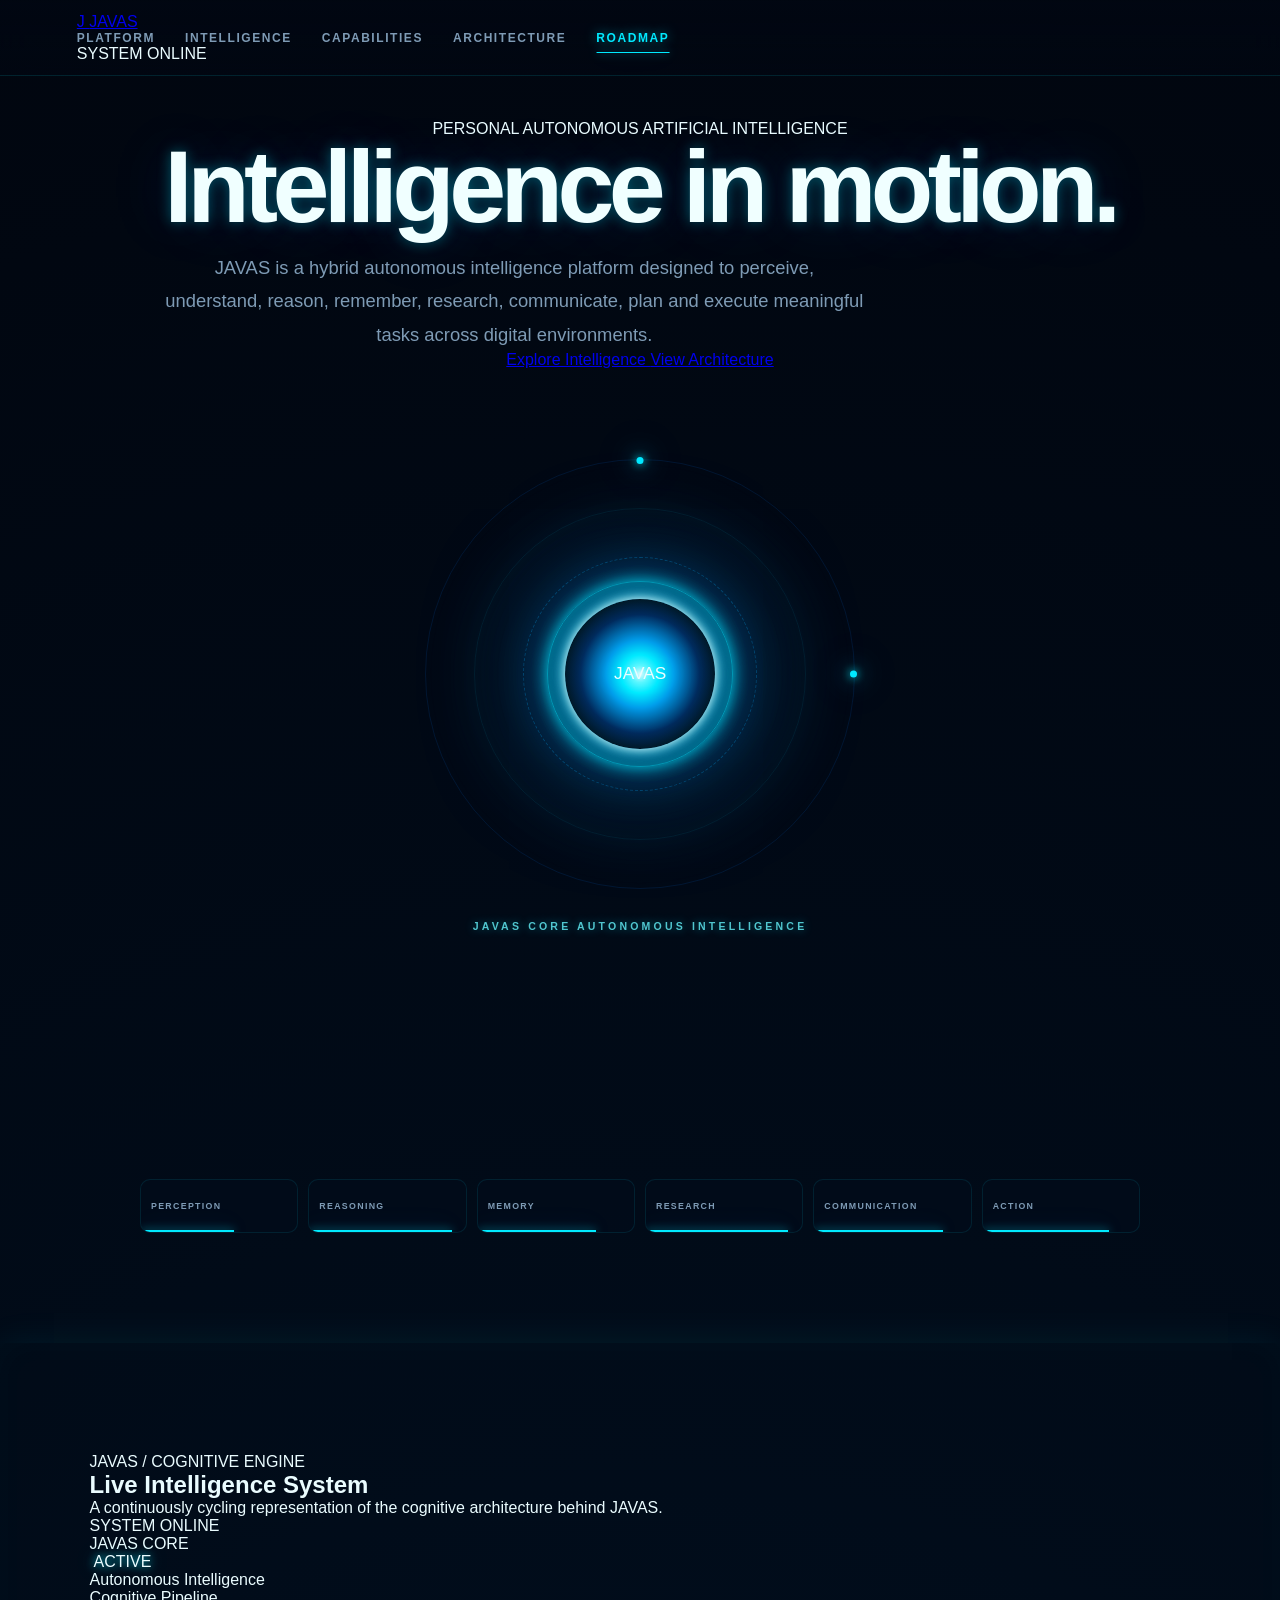
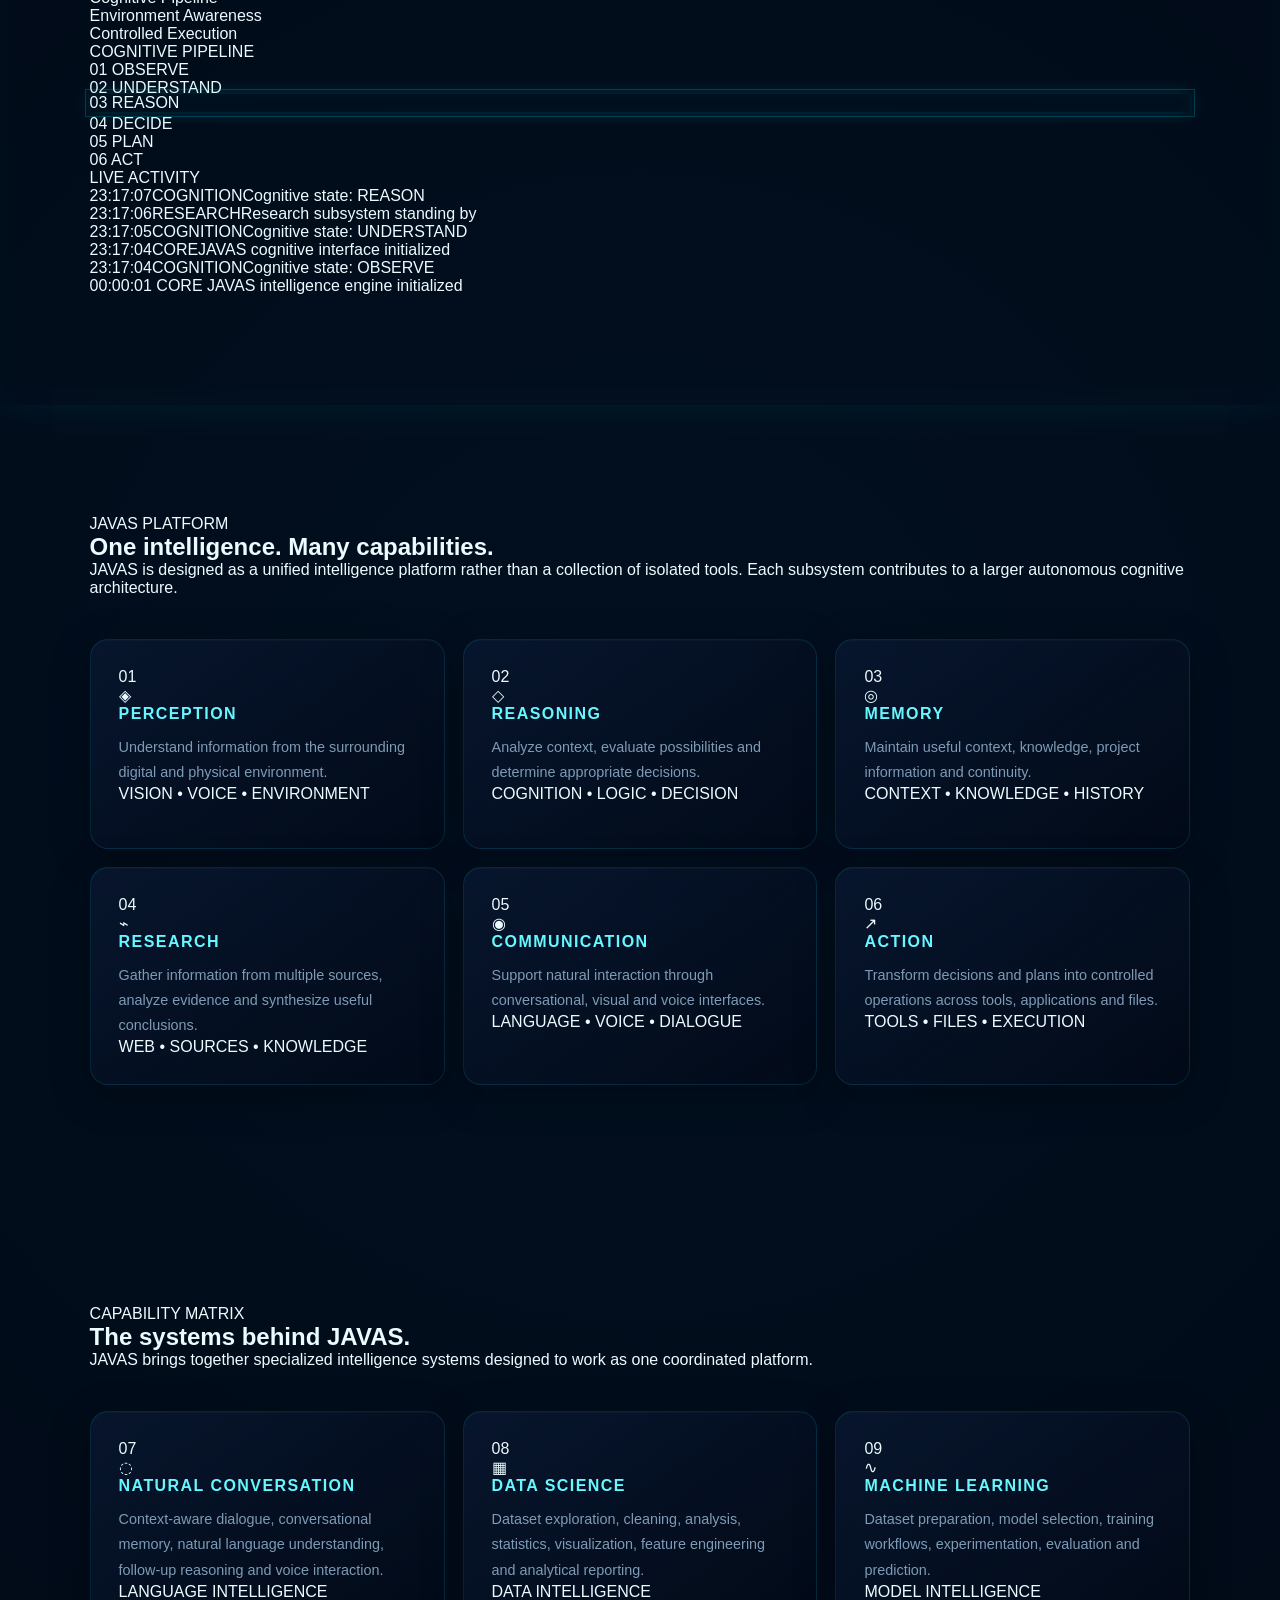
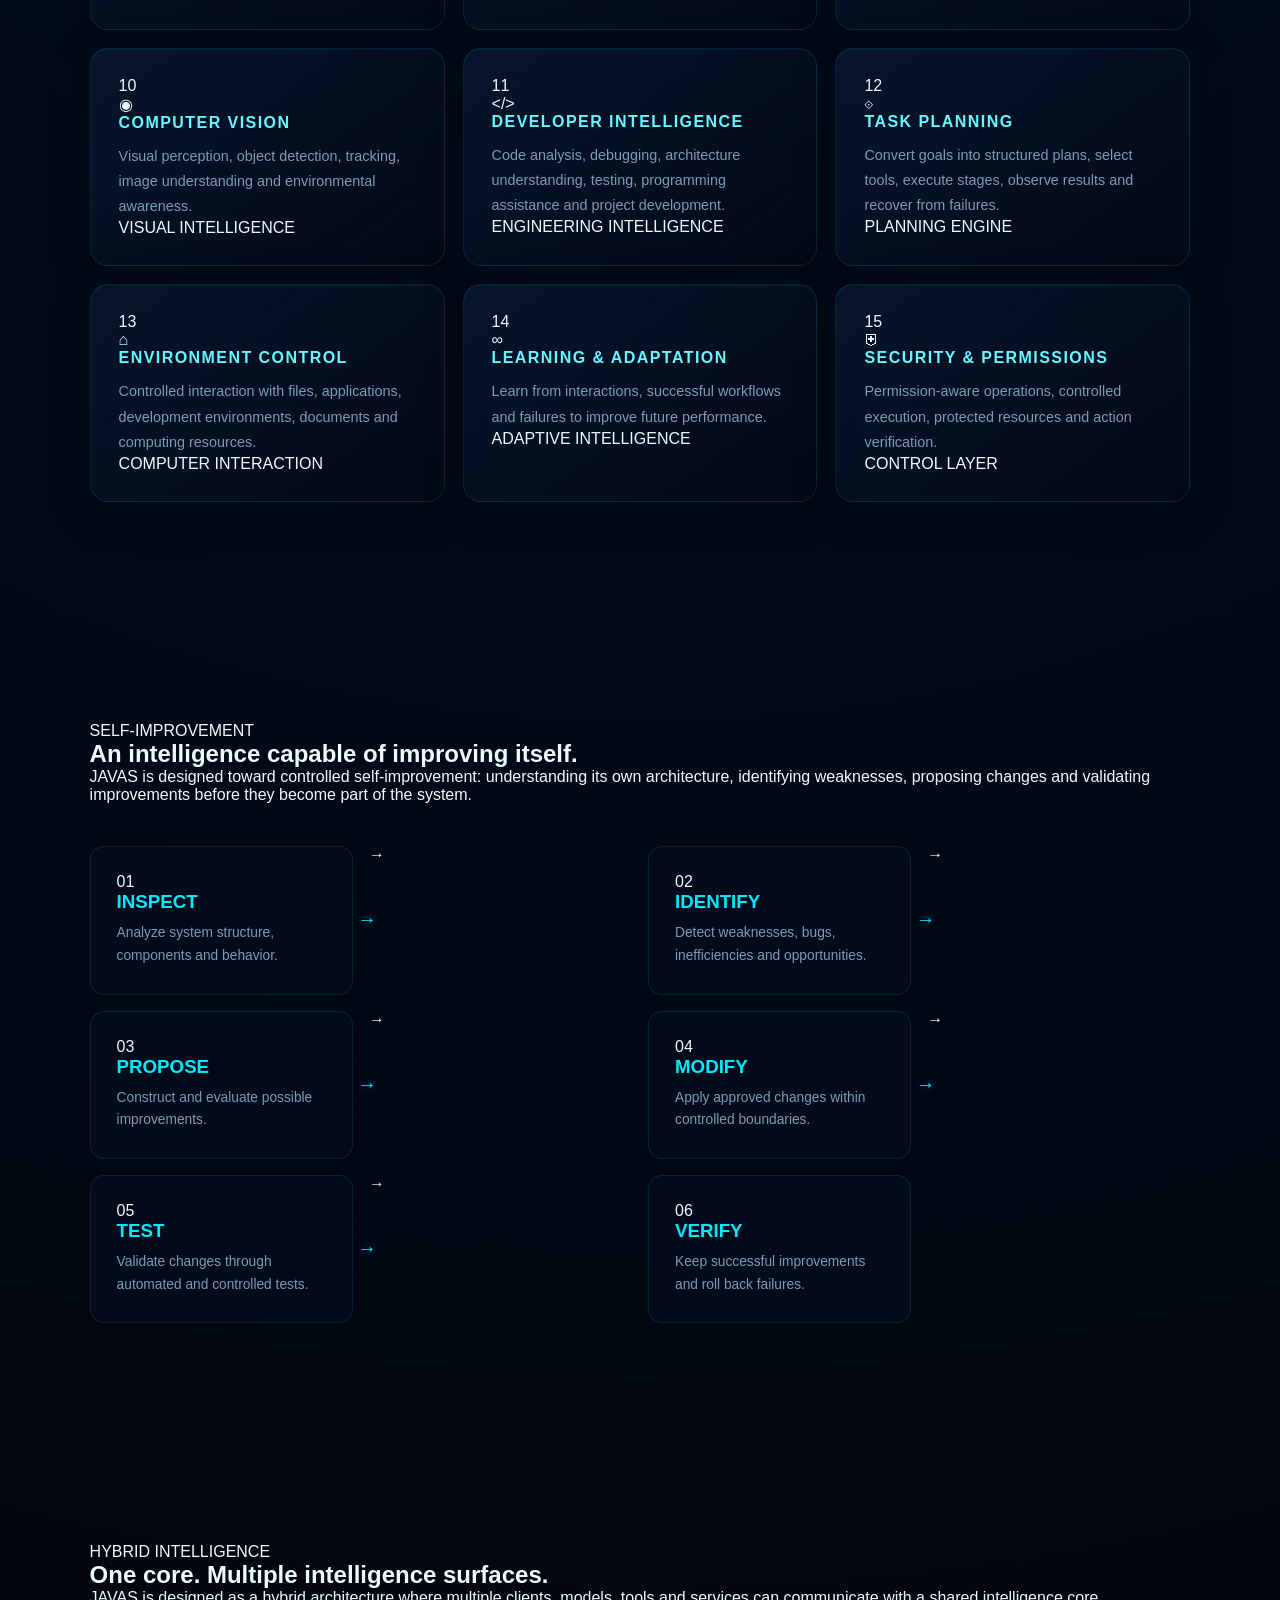
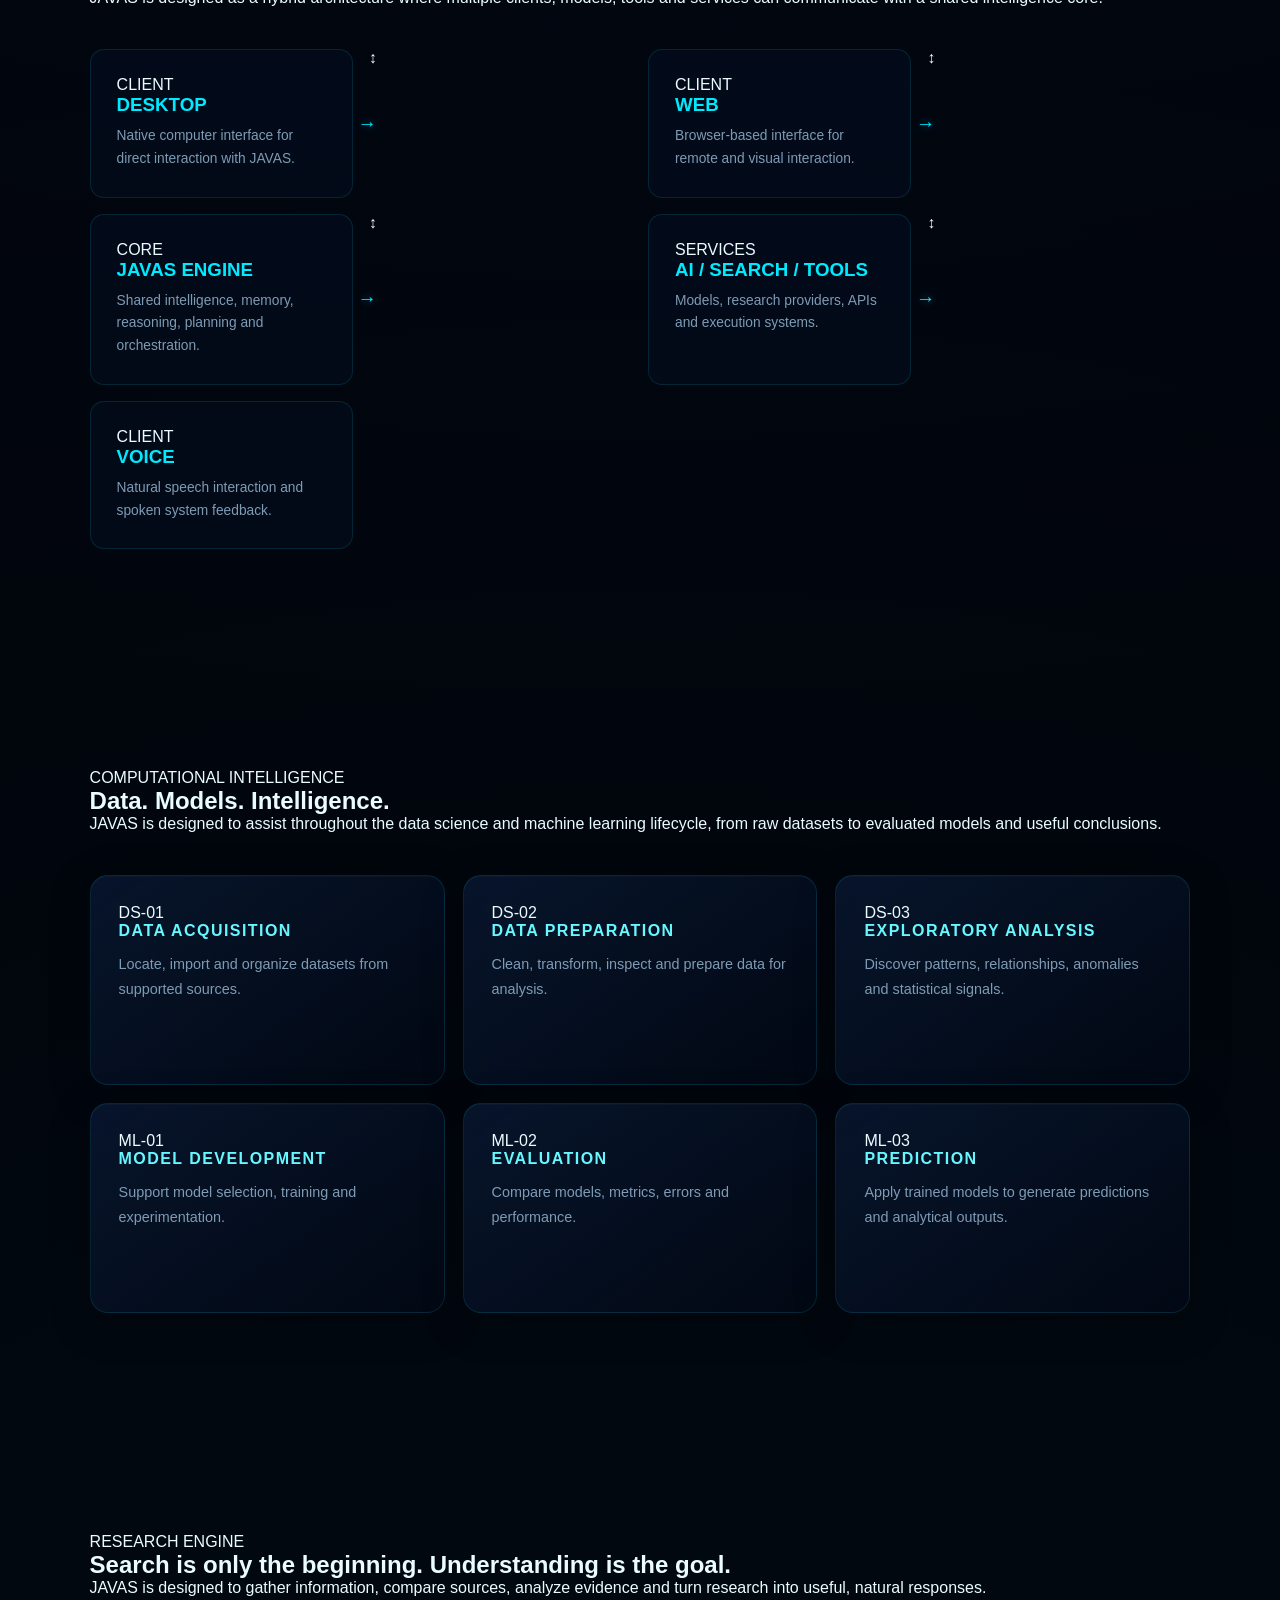
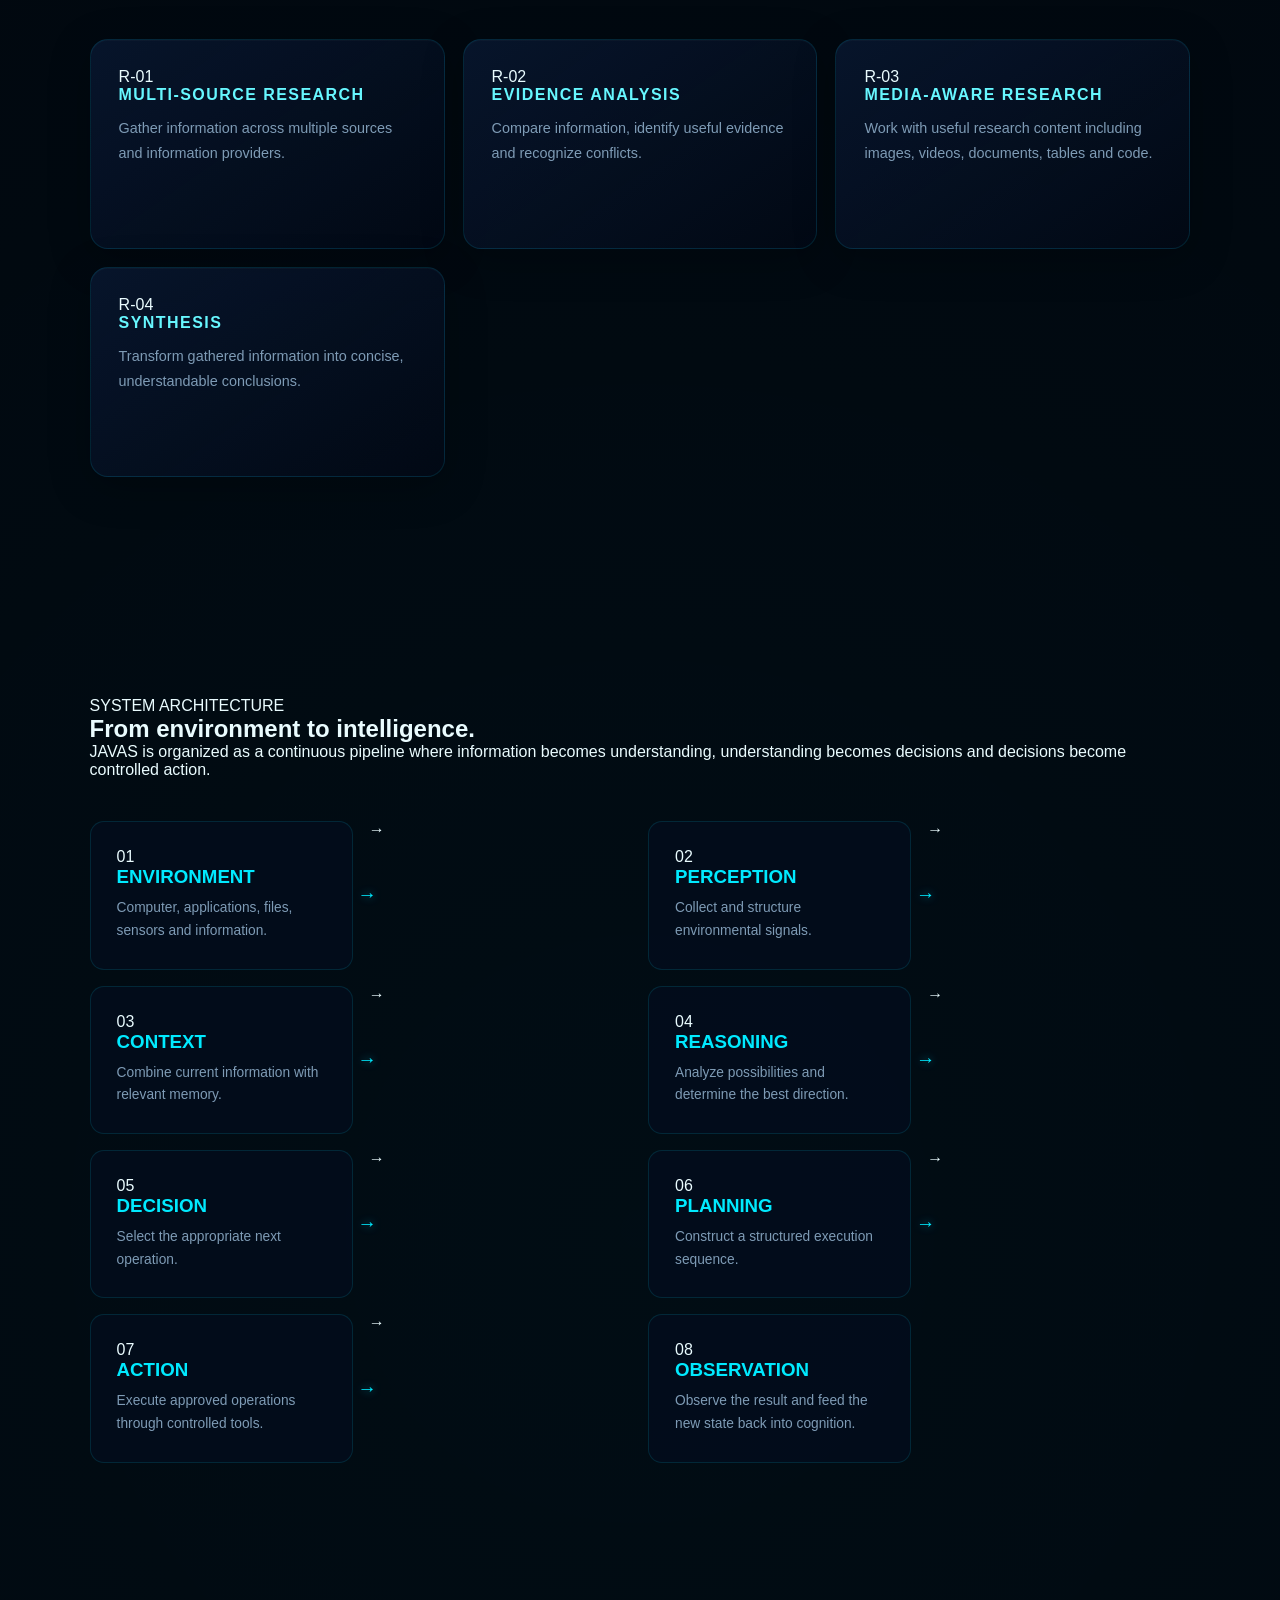
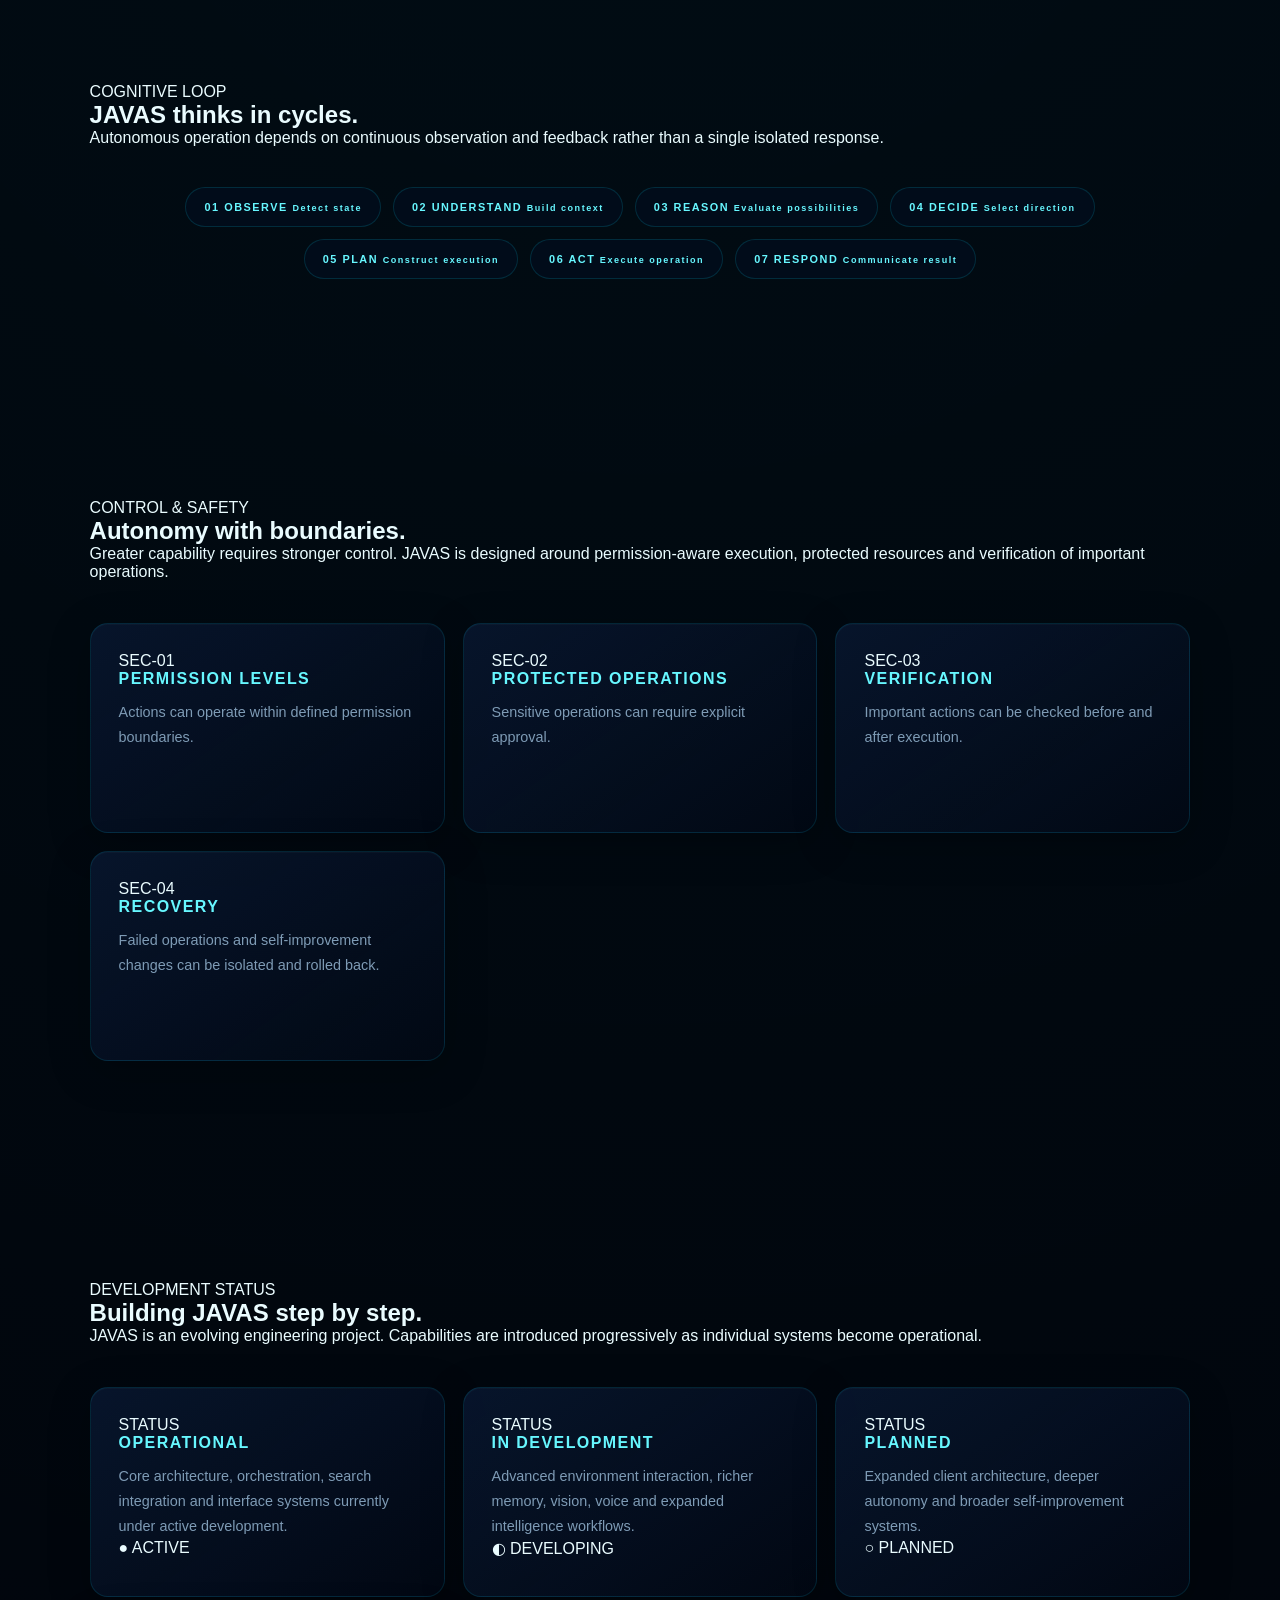
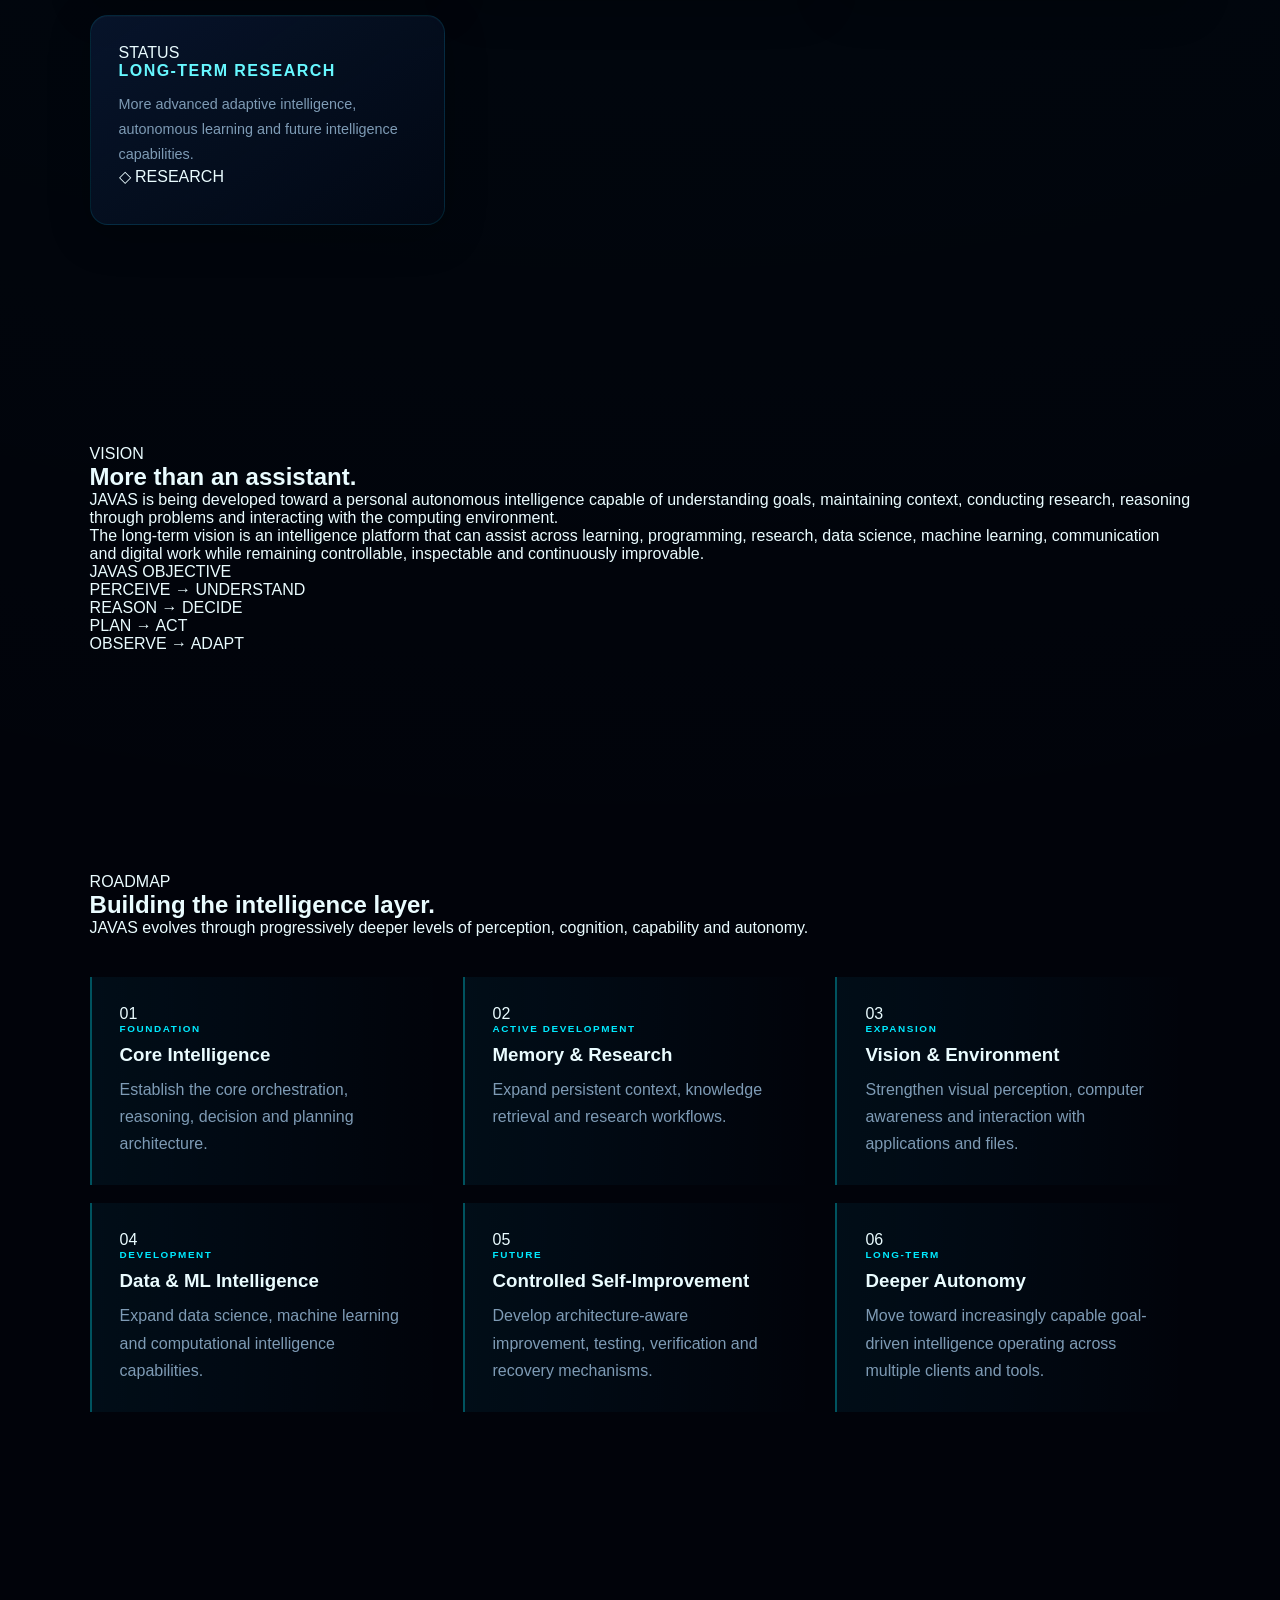
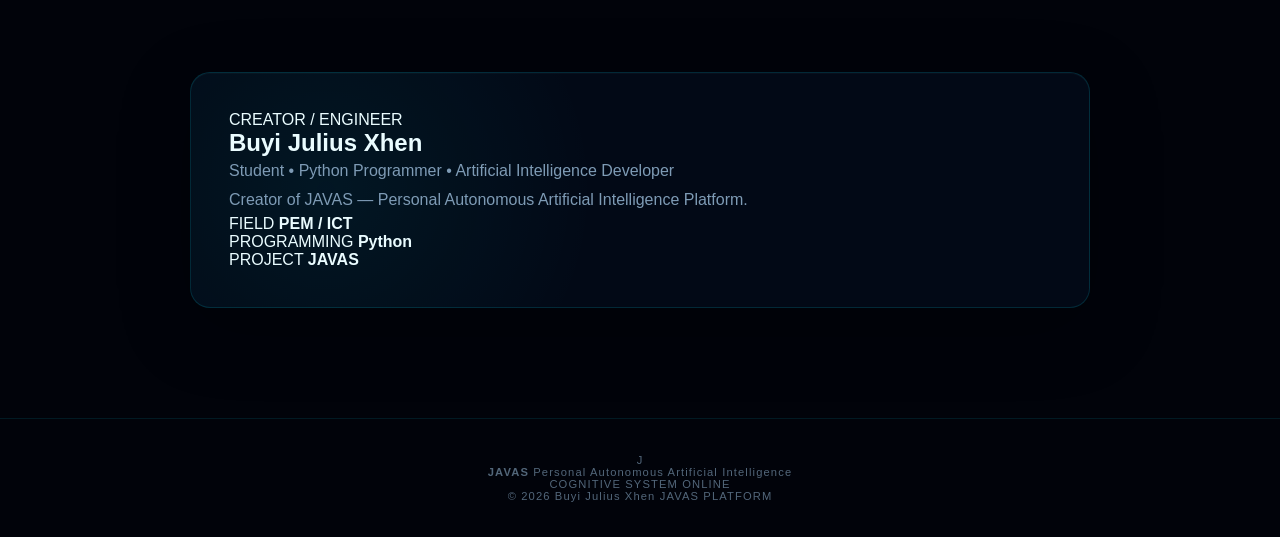
==== commit 8492c0c4: "Update index.html" ====
--- a/index.html
+++ b/index.html
@@ -1,6 +1,8 @@
 <!DOCTYPE html>
 <html lang="en">
+
 <head>
+
     <meta charset="UTF-8">
 
     <meta
@@ -26,12 +28,14 @@
         rel="stylesheet"
         href="main.css"
     >
+
 </head>
 
+
 <body>
 
     <!-- =====================================================
-         BACKGROUND SYSTEM
+         BACKGROUND
          ===================================================== -->
 
     <div class="background-system">
@@ -48,7 +52,7 @@
 
 
     <!-- =====================================================
-         NAVIGATION
+         HEADER
          ===================================================== -->
 
     <header class="site-header">
@@ -85,14 +89,14 @@
                     Intelligence
                 </a>
 
+                <a href="#capabilities">
+                    Capabilities
+                </a>
+
                 <a href="#architecture">
                     Architecture
                 </a>
 
-                <a href="#vision">
-                    Vision
-                </a>
-
                 <a href="#roadmap">
                     Roadmap
                 </a>
@@ -134,19 +138,28 @@
                     PERSONAL AUTONOMOUS ARTIFICIAL INTELLIGENCE
                 </div>
 
+
                 <h1>
+
                     Intelligence
+
                     <span>
                         in motion.
                     </span>
+
                 </h1>
 
+
                 <p class="hero-description">
-                    JAVAS is an autonomous intelligence platform
-                    designed to perceive its environment, understand
-                    context, reason through problems, plan actions,
-                    learn from interaction and communicate naturally.
+
+                    JAVAS is a hybrid autonomous intelligence
+                    platform designed to perceive, understand,
+                    reason, remember, research, communicate,
+                    plan and execute meaningful tasks across
+                    digital environments.
+
                 </p>
+
 
                 <div class="hero-actions">
 
@@ -157,6 +170,7 @@
                         Explore Intelligence
                     </a>
 
+
                     <a
                         href="#architecture"
                         class="secondary-button"
@@ -169,9 +183,9 @@
             </div>
 
 
-            <!-- =================================================
+            <!-- =============================================
                  ENERGY CORE
-                 ================================================= -->
+                 ============================================= -->
 
             <div class="core-system">
 
@@ -212,6 +226,7 @@
                     <div class="core-ring core-ring-two"></div>
 
                     <div class="core-ring core-ring-three"></div>
+
 
                     <div class="core-spike spike-one"></div>
                     <div class="core-spike spike-two"></div>
@@ -220,6 +235,7 @@
                     <div class="core-spike spike-five"></div>
                     <div class="core-spike spike-six"></div>
 
+
                     <div class="core-center">
 
                         <span>
@@ -238,7 +254,7 @@
                     </span>
 
                     <span class="core-caption-status">
-                        AUTONOMOUS INTELLIGENCE ACTIVE
+                        AUTONOMOUS INTELLIGENCE
                     </span>
 
                 </div>
@@ -249,12 +265,13 @@
 
 
         <!-- =================================================
-             SIGNAL BAR
+             SYSTEM SIGNALS
              ================================================= -->
 
         <section class="signal-section">
 
             <div class="signal-bar">
+
 
                 <div class="signal-item">
 
@@ -339,7 +356,7 @@
 
 
         <!-- =================================================
-             LIVE INTELLIGENCE CONSOLE
+             LIVE INTELLIGENCE
              ================================================= -->
 
         <section
@@ -355,14 +372,17 @@
                         JAVAS / COGNITIVE ENGINE
                     </span>
 
+
                     <h2>
                         Live Intelligence System
                     </h2>
 
-                    <p>
-                        Autonomous cognitive processing across
-                        perception, reasoning, memory, research,
-                        communication and action.
+
+                    <p>
+
+                        A continuously cycling representation
+                        of the cognitive architecture behind JAVAS.
+
                     </p>
 
                 </div>
@@ -384,18 +404,18 @@
             <div class="console-body">
 
 
-                <!-- CORE STATUS -->
-
                 <div class="core-status-panel">
 
                     <div class="panel-label">
                         JAVAS CORE
                     </div>
 
+
                     <div class="core-status-value">
                         ACTIVE
                     </div>
 
+
                     <div class="core-status-line">
 
                         <span></span>
@@ -404,6 +424,7 @@
 
                     </div>
 
+
                     <div class="core-status-line">
 
                         <span></span>
@@ -412,6 +433,7 @@
 
                     </div>
 
+
                     <div class="core-status-line">
 
                         <span></span>
@@ -420,10 +442,17 @@
 
                     </div>
 
-                </div>
-
-
-                <!-- COGNITIVE PIPELINE -->
+
+                    <div class="core-status-line">
+
+                        <span></span>
+
+                        Controlled Execution
+
+                    </div>
+
+                </div>
+
 
                 <div class="cognitive-console">
 
@@ -431,7 +460,9 @@
                         COGNITIVE PIPELINE
                     </div>
 
+
                     <div class="pipeline">
+
 
                         <div class="pipeline-node active">
 
@@ -518,13 +549,12 @@
                 </div>
 
 
-                <!-- LIVE ACTIVITY -->
-
                 <div class="activity-console">
 
                     <div class="panel-label">
                         LIVE ACTIVITY
                     </div>
+
 
                     <div id="javas-activity">
 
@@ -573,7 +603,7 @@
                             </span>
 
                             <span>
-                                Memory subsystem synchronized
+                                Context subsystem synchronized
                             </span>
 
                         </div>
@@ -605,7 +635,7 @@
 
 
         <!-- =================================================
-             PLATFORM
+             PLATFORM OVERVIEW
              ================================================= -->
 
         <section
@@ -616,20 +646,28 @@
             <div class="section-heading reveal">
 
                 <span class="section-kicker">
-                    PLATFORM
+                    JAVAS PLATFORM
                 </span>
 
+
                 <h2>
-                    Six systems.
+
+                    One intelligence.
+
                     <span>
-                        One intelligence.
-                    </span>
+                        Many capabilities.
+                    </span>
+
                 </h2>
 
+
                 <p>
-                    JAVAS combines perception, cognition,
-                    memory, research, communication and action
-                    into a unified autonomous platform.
+
+                    JAVAS is designed as a unified intelligence
+                    platform rather than a collection of isolated
+                    tools. Each subsystem contributes to a larger
+                    autonomous cognitive architecture.
+
                 </p>
 
             </div>
@@ -653,13 +691,15 @@
                     </h3>
 
                     <p>
-                        Understands information from the
-                        surrounding environment through
-                        visual, auditory and contextual signals.
+
+                        Understand information from the
+                        surrounding digital and physical
+                        environment.
+
                     </p>
 
                     <span class="card-system">
-                        ENVIRONMENT AWARENESS
+                        VISION • VOICE • ENVIRONMENT
                     </span>
 
                 </article>
@@ -680,13 +720,14 @@
                     </h3>
 
                     <p>
-                        Analyzes information, connects context
-                        and evaluates possible solutions before
-                        deciding what should happen next.
+
+                        Analyze context, evaluate possibilities
+                        and determine appropriate decisions.
+
                     </p>
 
                     <span class="card-system">
-                        COGNITIVE REASONING
+                        COGNITION • LOGIC • DECISION
                     </span>
 
                 </article>
@@ -707,13 +748,14 @@
                     </h3>
 
                     <p>
-                        Maintains useful context and knowledge
-                        so JAVAS can build continuity across
-                        interactions and tasks.
+
+                        Maintain useful context, knowledge,
+                        project information and continuity.
+
                     </p>
 
                     <span class="card-system">
-                        CONTEXTUAL MEMORY
+                        CONTEXT • KNOWLEDGE • HISTORY
                     </span>
 
                 </article>
@@ -734,13 +776,15 @@
                     </h3>
 
                     <p>
-                        Searches, evaluates and synthesizes
-                        information to transform external
-                        knowledge into useful intelligence.
+
+                        Gather information from multiple sources,
+                        analyze evidence and synthesize useful
+                        conclusions.
+
                     </p>
 
                     <span class="card-system">
-                        KNOWLEDGE ACQUISITION
+                        WEB • SOURCES • KNOWLEDGE
                     </span>
 
                 </article>
@@ -761,13 +805,15 @@
                     </h3>
 
                     <p>
-                        Converts internal intelligence into
-                        natural interaction through text,
-                        speech and visual feedback.
+
+                        Support natural interaction through
+                        conversational, visual and voice
+                        interfaces.
+
                     </p>
 
                     <span class="card-system">
-                        HUMAN INTERACTION
+                        LANGUAGE • VOICE • DIALOGUE
                     </span>
 
                 </article>
@@ -788,14 +834,942 @@
                     </h3>
 
                     <p>
-                        Turns decisions and plans into controlled
-                        operations across software, tools,
-                        files and the computing environment.
+
+                        Transform decisions and plans into
+                        controlled operations across tools,
+                        applications and files.
+
                     </p>
 
                     <span class="card-system">
-                        AUTONOMOUS EXECUTION
-                    </span>
+                        TOOLS • FILES • EXECUTION
+                    </span>
+
+                </article>
+
+            </div>
+
+        </section>
+
+
+        <!-- =================================================
+             COMPLETE CAPABILITY MATRIX
+             ================================================= -->
+
+        <section
+            class="content-section"
+            id="capabilities"
+        >
+
+            <div class="section-heading reveal">
+
+                <span class="section-kicker">
+                    CAPABILITY MATRIX
+                </span>
+
+
+                <h2>
+
+                    The systems behind
+
+                    <span>
+                        JAVAS.
+                    </span>
+
+                </h2>
+
+
+                <p>
+
+                    JAVAS brings together specialized intelligence
+                    systems designed to work as one coordinated
+                    platform.
+
+                </p>
+
+            </div>
+
+
+            <div class="capability-grid">
+
+
+                <!-- NATURAL CONVERSATION -->
+
+                <article class="capability-card reveal">
+
+                    <div class="card-number">
+                        07
+                    </div>
+
+                    <div class="card-icon">
+                        ◌
+                    </div>
+
+                    <h3>
+                        Natural Conversation
+                    </h3>
+
+                    <p>
+
+                        Context-aware dialogue, conversational
+                        memory, natural language understanding,
+                        follow-up reasoning and voice interaction.
+
+                    </p>
+
+                    <span class="card-system">
+                        LANGUAGE INTELLIGENCE
+                    </span>
+
+                </article>
+
+
+                <!-- DATA SCIENCE -->
+
+                <article class="capability-card reveal">
+
+                    <div class="card-number">
+                        08
+                    </div>
+
+                    <div class="card-icon">
+                        ▦
+                    </div>
+
+                    <h3>
+                        Data Science
+                    </h3>
+
+                    <p>
+
+                        Dataset exploration, cleaning, analysis,
+                        statistics, visualization, feature
+                        engineering and analytical reporting.
+
+                    </p>
+
+                    <span class="card-system">
+                        DATA INTELLIGENCE
+                    </span>
+
+                </article>
+
+
+                <!-- MACHINE LEARNING -->
+
+                <article class="capability-card reveal">
+
+                    <div class="card-number">
+                        09
+                    </div>
+
+                    <div class="card-icon">
+                        ∿
+                    </div>
+
+                    <h3>
+                        Machine Learning
+                    </h3>
+
+                    <p>
+
+                        Dataset preparation, model selection,
+                        training workflows, experimentation,
+                        evaluation and prediction.
+
+                    </p>
+
+                    <span class="card-system">
+                        MODEL INTELLIGENCE
+                    </span>
+
+                </article>
+
+
+                <!-- COMPUTER VISION -->
+
+                <article class="capability-card reveal">
+
+                    <div class="card-number">
+                        10
+                    </div>
+
+                    <div class="card-icon">
+                        ◉
+                    </div>
+
+                    <h3>
+                        Computer Vision
+                    </h3>
+
+                    <p>
+
+                        Visual perception, object detection,
+                        tracking, image understanding and
+                        environmental awareness.
+
+                    </p>
+
+                    <span class="card-system">
+                        VISUAL INTELLIGENCE
+                    </span>
+
+                </article>
+
+
+                <!-- DEVELOPER INTELLIGENCE -->
+
+                <article class="capability-card reveal">
+
+                    <div class="card-number">
+                        11
+                    </div>
+
+                    <div class="card-icon">
+                        &lt;/&gt;
+                    </div>
+
+                    <h3>
+                        Developer Intelligence
+                    </h3>
+
+                    <p>
+
+                        Code analysis, debugging, architecture
+                        understanding, testing, programming
+                        assistance and project development.
+
+                    </p>
+
+                    <span class="card-system">
+                        ENGINEERING INTELLIGENCE
+                    </span>
+
+                </article>
+
+
+                <!-- TASK PLANNING -->
+
+                <article class="capability-card reveal">
+
+                    <div class="card-number">
+                        12
+                    </div>
+
+                    <div class="card-icon">
+                        ⟐
+                    </div>
+
+                    <h3>
+                        Task Planning
+                    </h3>
+
+                    <p>
+
+                        Convert goals into structured plans,
+                        select tools, execute stages, observe
+                        results and recover from failures.
+
+                    </p>
+
+                    <span class="card-system">
+                        PLANNING ENGINE
+                    </span>
+
+                </article>
+
+
+                <!-- ENVIRONMENT CONTROL -->
+
+                <article class="capability-card reveal">
+
+                    <div class="card-number">
+                        13
+                    </div>
+
+                    <div class="card-icon">
+                        ⌂
+                    </div>
+
+                    <h3>
+                        Environment Control
+                    </h3>
+
+                    <p>
+
+                        Controlled interaction with files,
+                        applications, development environments,
+                        documents and computing resources.
+
+                    </p>
+
+                    <span class="card-system">
+                        COMPUTER INTERACTION
+                    </span>
+
+                </article>
+
+
+                <!-- LEARNING -->
+
+                <article class="capability-card reveal">
+
+                    <div class="card-number">
+                        14
+                    </div>
+
+                    <div class="card-icon">
+                        ∞
+                    </div>
+
+                    <h3>
+                        Learning & Adaptation
+                    </h3>
+
+                    <p>
+
+                        Learn from interactions, successful
+                        workflows and failures to improve
+                        future performance.
+
+                    </p>
+
+                    <span class="card-system">
+                        ADAPTIVE INTELLIGENCE
+                    </span>
+
+                </article>
+
+
+                <!-- SECURITY -->
+
+                <article class="capability-card reveal">
+
+                    <div class="card-number">
+                        15
+                    </div>
+
+                    <div class="card-icon">
+                        ⛨
+                    </div>
+
+                    <h3>
+                        Security & Permissions
+                    </h3>
+
+                    <p>
+
+                        Permission-aware operations, controlled
+                        execution, protected resources and
+                        action verification.
+
+                    </p>
+
+                    <span class="card-system">
+                        CONTROL LAYER
+                    </span>
+
+                </article>
+
+            </div>
+
+        </section>
+
+
+        <!-- =================================================
+             SELF MODIFICATION
+             ================================================= -->
+
+        <section
+            class="content-section self-modification-section"
+            id="self-modification"
+        >
+
+            <div class="section-heading reveal">
+
+                <span class="section-kicker">
+                    SELF-IMPROVEMENT
+                </span>
+
+
+                <h2>
+
+                    An intelligence capable of
+
+                    <span>
+                        improving itself.
+                    </span>
+
+                </h2>
+
+
+                <p>
+
+                    JAVAS is designed toward controlled
+                    self-improvement: understanding its own
+                    architecture, identifying weaknesses,
+                    proposing changes and validating improvements
+                    before they become part of the system.
+
+                </p>
+
+            </div>
+
+
+            <div class="architecture-flow">
+
+
+                <div class="architecture-node reveal">
+
+                    <span class="architecture-number">
+                        01
+                    </span>
+
+                    <h3>
+                        INSPECT
+                    </h3>
+
+                    <p>
+                        Analyze system structure,
+                        components and behavior.
+                    </p>
+
+                </div>
+
+
+                <div class="architecture-connector">
+                    →
+                </div>
+
+
+                <div class="architecture-node reveal">
+
+                    <span class="architecture-number">
+                        02
+                    </span>
+
+                    <h3>
+                        IDENTIFY
+                    </h3>
+
+                    <p>
+                        Detect weaknesses, bugs,
+                        inefficiencies and opportunities.
+                    </p>
+
+                </div>
+
+
+                <div class="architecture-connector">
+                    →
+                </div>
+
+
+                <div class="architecture-node reveal">
+
+                    <span class="architecture-number">
+                        03
+                    </span>
+
+                    <h3>
+                        PROPOSE
+                    </h3>
+
+                    <p>
+                        Construct and evaluate
+                        possible improvements.
+                    </p>
+
+                </div>
+
+
+                <div class="architecture-connector">
+                    →
+                </div>
+
+
+                <div class="architecture-node reveal">
+
+                    <span class="architecture-number">
+                        04
+                    </span>
+
+                    <h3>
+                        MODIFY
+                    </h3>
+
+                    <p>
+                        Apply approved changes within
+                        controlled boundaries.
+                    </p>
+
+                </div>
+
+
+                <div class="architecture-connector">
+                    →
+                </div>
+
+
+                <div class="architecture-node reveal">
+
+                    <span class="architecture-number">
+                        05
+                    </span>
+
+                    <h3>
+                        TEST
+                    </h3>
+
+                    <p>
+                        Validate changes through
+                        automated and controlled tests.
+                    </p>
+
+                </div>
+
+
+                <div class="architecture-connector">
+                    →
+                </div>
+
+
+                <div class="architecture-node reveal">
+
+                    <span class="architecture-number">
+                        06
+                    </span>
+
+                    <h3>
+                        VERIFY
+                    </h3>
+
+                    <p>
+                        Keep successful improvements
+                        and roll back failures.
+                    </p>
+
+                </div>
+
+            </div>
+
+        </section>
+
+
+        <!-- =================================================
+             HYBRID SYSTEM
+             ================================================= -->
+
+        <section
+            class="content-section hybrid-section"
+            id="hybrid"
+        >
+
+            <div class="section-heading reveal">
+
+                <span class="section-kicker">
+                    HYBRID INTELLIGENCE
+                </span>
+
+
+                <h2>
+
+                    One core.
+
+                    <span>
+                        Multiple intelligence surfaces.
+                    </span>
+
+                </h2>
+
+
+                <p>
+
+                    JAVAS is designed as a hybrid architecture
+                    where multiple clients, models, tools and
+                    services can communicate with a shared
+                    intelligence core.
+
+                </p>
+
+            </div>
+
+
+            <div class="architecture-flow">
+
+
+                <div class="architecture-node reveal">
+
+                    <span class="architecture-number">
+                        CLIENT
+                    </span>
+
+                    <h3>
+                        DESKTOP
+                    </h3>
+
+                    <p>
+                        Native computer interface for
+                        direct interaction with JAVAS.
+                    </p>
+
+                </div>
+
+
+                <div class="architecture-connector">
+                    ↕
+                </div>
+
+
+                <div class="architecture-node reveal">
+
+                    <span class="architecture-number">
+                        CLIENT
+                    </span>
+
+                    <h3>
+                        WEB
+                    </h3>
+
+                    <p>
+                        Browser-based interface for
+                        remote and visual interaction.
+                    </p>
+
+                </div>
+
+
+                <div class="architecture-connector">
+                    ↕
+                </div>
+
+
+                <div class="architecture-node reveal">
+
+                    <span class="architecture-number">
+                        CORE
+                    </span>
+
+                    <h3>
+                        JAVAS ENGINE
+                    </h3>
+
+                    <p>
+                        Shared intelligence, memory,
+                        reasoning, planning and orchestration.
+                    </p>
+
+                </div>
+
+
+                <div class="architecture-connector">
+                    ↕
+                </div>
+
+
+                <div class="architecture-node reveal">
+
+                    <span class="architecture-number">
+                        SERVICES
+                    </span>
+
+                    <h3>
+                        AI / SEARCH / TOOLS
+                    </h3>
+
+                    <p>
+                        Models, research providers,
+                        APIs and execution systems.
+                    </p>
+
+                </div>
+
+
+                <div class="architecture-connector">
+                    ↕
+                </div>
+
+
+                <div class="architecture-node reveal">
+
+                    <span class="architecture-number">
+                        CLIENT
+                    </span>
+
+                    <h3>
+                        VOICE
+                    </h3>
+
+                    <p>
+                        Natural speech interaction and
+                        spoken system feedback.
+                    </p>
+
+                </div>
+
+            </div>
+
+        </section>
+
+
+        <!-- =================================================
+             DATA SCIENCE + MACHINE LEARNING
+             ================================================= -->
+
+        <section class="content-section">
+
+            <div class="section-heading reveal">
+
+                <span class="section-kicker">
+                    COMPUTATIONAL INTELLIGENCE
+                </span>
+
+
+                <h2>
+
+                    Data.
+
+                    <span>
+                        Models. Intelligence.
+                    </span>
+
+                </h2>
+
+
+                <p>
+
+                    JAVAS is designed to assist throughout the
+                    data science and machine learning lifecycle,
+                    from raw datasets to evaluated models and
+                    useful conclusions.
+
+                </p>
+
+            </div>
+
+
+            <div class="capability-grid">
+
+
+                <article class="capability-card reveal">
+
+                    <div class="card-number">
+                        DS-01
+                    </div>
+
+                    <h3>
+                        Data Acquisition
+                    </h3>
+
+                    <p>
+                        Locate, import and organize
+                        datasets from supported sources.
+                    </p>
+
+                </article>
+
+
+                <article class="capability-card reveal">
+
+                    <div class="card-number">
+                        DS-02
+                    </div>
+
+                    <h3>
+                        Data Preparation
+                    </h3>
+
+                    <p>
+                        Clean, transform, inspect and
+                        prepare data for analysis.
+                    </p>
+
+                </article>
+
+
+                <article class="capability-card reveal">
+
+                    <div class="card-number">
+                        DS-03
+                    </div>
+
+                    <h3>
+                        Exploratory Analysis
+                    </h3>
+
+                    <p>
+                        Discover patterns, relationships,
+                        anomalies and statistical signals.
+                    </p>
+
+                </article>
+
+
+                <article class="capability-card reveal">
+
+                    <div class="card-number">
+                        ML-01
+                    </div>
+
+                    <h3>
+                        Model Development
+                    </h3>
+
+                    <p>
+                        Support model selection,
+                        training and experimentation.
+                    </p>
+
+                </article>
+
+
+                <article class="capability-card reveal">
+
+                    <div class="card-number">
+                        ML-02
+                    </div>
+
+                    <h3>
+                        Evaluation
+                    </h3>
+
+                    <p>
+                        Compare models, metrics,
+                        errors and performance.
+                    </p>
+
+                </article>
+
+
+                <article class="capability-card reveal">
+
+                    <div class="card-number">
+                        ML-03
+                    </div>
+
+                    <h3>
+                        Prediction
+                    </h3>
+
+                    <p>
+                        Apply trained models to generate
+                        predictions and analytical outputs.
+                    </p>
+
+                </article>
+
+            </div>
+
+        </section>
+
+
+        <!-- =================================================
+             RESEARCH SYSTEM
+             ================================================= -->
+
+        <section class="content-section">
+
+            <div class="section-heading reveal">
+
+                <span class="section-kicker">
+                    RESEARCH ENGINE
+                </span>
+
+
+                <h2>
+
+                    Search is only the beginning.
+
+                    <span>
+                        Understanding is the goal.
+                    </span>
+
+                </h2>
+
+
+                <p>
+
+                    JAVAS is designed to gather information,
+                    compare sources, analyze evidence and turn
+                    research into useful, natural responses.
+
+                </p>
+
+            </div>
+
+
+            <div class="capability-grid">
+
+
+                <article class="capability-card reveal">
+
+                    <div class="card-number">
+                        R-01
+                    </div>
+
+                    <h3>
+                        Multi-Source Research
+                    </h3>
+
+                    <p>
+                        Gather information across multiple
+                        sources and information providers.
+                    </p>
+
+                </article>
+
+
+                <article class="capability-card reveal">
+
+                    <div class="card-number">
+                        R-02
+                    </div>
+
+                    <h3>
+                        Evidence Analysis
+                    </h3>
+
+                    <p>
+                        Compare information, identify
+                        useful evidence and recognize conflicts.
+                    </p>
+
+                </article>
+
+
+                <article class="capability-card reveal">
+
+                    <div class="card-number">
+                        R-03
+                    </div>
+
+                    <h3>
+                        Media-Aware Research
+                    </h3>
+
+                    <p>
+                        Work with useful research content
+                        including images, videos, documents,
+                        tables and code.
+                    </p>
+
+                </article>
+
+
+                <article class="capability-card reveal">
+
+                    <div class="card-number">
+                        R-04
+                    </div>
+
+                    <h3>
+                        Synthesis
+                    </h3>
+
+                    <p>
+                        Transform gathered information into
+                        concise, understandable conclusions.
+                    </p>
 
                 </article>
 
@@ -816,21 +1790,28 @@
             <div class="section-heading reveal">
 
                 <span class="section-kicker">
-                    ARCHITECTURE
+                    SYSTEM ARCHITECTURE
                 </span>
 
+
                 <h2>
+
                     From environment
+
                     <span>
-                        to action.
-                    </span>
+                        to intelligence.
+                    </span>
+
                 </h2>
 
+
                 <p>
-                    JAVAS is designed as a continuous intelligence
-                    pipeline where perception feeds cognition,
-                    cognition produces decisions and decisions
+
+                    JAVAS is organized as a continuous pipeline
+                    where information becomes understanding,
+                    understanding becomes decisions and decisions
                     become controlled action.
+
                 </p>
 
             </div>
@@ -846,12 +1827,12 @@
                     </span>
 
                     <h3>
-                        Environment
-                    </h3>
-
-                    <p>
-                        Computer, files, applications,
-                        sensors, information and people.
+                        ENVIRONMENT
+                    </h3>
+
+                    <p>
+                        Computer, applications,
+                        files, sensors and information.
                     </p>
 
                 </div>
@@ -869,12 +1850,12 @@
                     </span>
 
                     <h3>
-                        Perception
-                    </h3>
-
-                    <p>
-                        Collects signals and converts
-                        them into structured information.
+                        PERCEPTION
+                    </h3>
+
+                    <p>
+                        Collect and structure
+                        environmental signals.
                     </p>
 
                 </div>
@@ -892,12 +1873,12 @@
                     </span>
 
                     <h3>
-                        Intelligence
-                    </h3>
-
-                    <p>
-                        Understands, reasons, decides
-                        and creates an execution plan.
+                        CONTEXT
+                    </h3>
+
+                    <p>
+                        Combine current information
+                        with relevant memory.
                     </p>
 
                 </div>
@@ -915,12 +1896,104 @@
                     </span>
 
                     <h3>
-                        Action
-                    </h3>
-
-                    <p>
-                        Executes approved operations and
-                        observes their resulting state.
+                        REASONING
+                    </h3>
+
+                    <p>
+                        Analyze possibilities and
+                        determine the best direction.
+                    </p>
+
+                </div>
+
+
+                <div class="architecture-connector">
+                    →
+                </div>
+
+
+                <div class="architecture-node reveal">
+
+                    <span class="architecture-number">
+                        05
+                    </span>
+
+                    <h3>
+                        DECISION
+                    </h3>
+
+                    <p>
+                        Select the appropriate
+                        next operation.
+                    </p>
+
+                </div>
+
+
+                <div class="architecture-connector">
+                    →
+                </div>
+
+
+                <div class="architecture-node reveal">
+
+                    <span class="architecture-number">
+                        06
+                    </span>
+
+                    <h3>
+                        PLANNING
+                    </h3>
+
+                    <p>
+                        Construct a structured
+                        execution sequence.
+                    </p>
+
+                </div>
+
+
+                <div class="architecture-connector">
+                    →
+                </div>
+
+
+                <div class="architecture-node reveal">
+
+                    <span class="architecture-number">
+                        07
+                    </span>
+
+                    <h3>
+                        ACTION
+                    </h3>
+
+                    <p>
+                        Execute approved operations
+                        through controlled tools.
+                    </p>
+
+                </div>
+
+
+                <div class="architecture-connector">
+                    →
+                </div>
+
+
+                <div class="architecture-node reveal">
+
+                    <span class="architecture-number">
+                        08
+                    </span>
+
+                    <h3>
+                        OBSERVATION
+                    </h3>
+
+                    <p>
+                        Observe the result and feed
+                        the new state back into cognition.
                     </p>
 
                 </div>
@@ -942,18 +2015,24 @@
                     COGNITIVE LOOP
                 </span>
 
+
                 <h2>
+
                     JAVAS thinks
+
                     <span>
                         in cycles.
                     </span>
+
                 </h2>
 
+
                 <p>
-                    Autonomous intelligence is not a single
-                    response. It is a continuous loop of
-                    observation, understanding, reasoning,
-                    planning and action.
+
+                    Autonomous operation depends on continuous
+                    observation and feedback rather than a
+                    single isolated response.
+
                 </p>
 
             </div>
@@ -1079,6 +2158,255 @@
                     </small>
 
                 </div>
+
+            </div>
+
+        </section>
+
+
+        <!-- =================================================
+             SECURITY + CONTROL
+             ================================================= -->
+
+        <section class="content-section">
+
+            <div class="section-heading reveal">
+
+                <span class="section-kicker">
+                    CONTROL & SAFETY
+                </span>
+
+
+                <h2>
+
+                    Autonomy with
+
+                    <span>
+                        boundaries.
+                    </span>
+
+                </h2>
+
+
+                <p>
+
+                    Greater capability requires stronger control.
+                    JAVAS is designed around permission-aware
+                    execution, protected resources and verification
+                    of important operations.
+
+                </p>
+
+            </div>
+
+
+            <div class="capability-grid">
+
+
+                <article class="capability-card reveal">
+
+                    <div class="card-number">
+                        SEC-01
+                    </div>
+
+                    <h3>
+                        Permission Levels
+                    </h3>
+
+                    <p>
+                        Actions can operate within defined
+                        permission boundaries.
+                    </p>
+
+                </article>
+
+
+                <article class="capability-card reveal">
+
+                    <div class="card-number">
+                        SEC-02
+                    </div>
+
+                    <h3>
+                        Protected Operations
+                    </h3>
+
+                    <p>
+                        Sensitive operations can require
+                        explicit approval.
+                    </p>
+
+                </article>
+
+
+                <article class="capability-card reveal">
+
+                    <div class="card-number">
+                        SEC-03
+                    </div>
+
+                    <h3>
+                        Verification
+                    </h3>
+
+                    <p>
+                        Important actions can be checked
+                        before and after execution.
+                    </p>
+
+                </article>
+
+
+                <article class="capability-card reveal">
+
+                    <div class="card-number">
+                        SEC-04
+                    </div>
+
+                    <h3>
+                        Recovery
+                    </h3>
+
+                    <p>
+                        Failed operations and self-improvement
+                        changes can be isolated and rolled back.
+                    </p>
+
+                </article>
+
+            </div>
+
+        </section>
+
+
+        <!-- =================================================
+             IMPLEMENTATION STATUS
+             ================================================= -->
+
+        <section class="content-section">
+
+            <div class="section-heading reveal">
+
+                <span class="section-kicker">
+                    DEVELOPMENT STATUS
+                </span>
+
+
+                <h2>
+
+                    Building JAVAS
+
+                    <span>
+                        step by step.
+                    </span>
+
+                </h2>
+
+
+                <p>
+
+                    JAVAS is an evolving engineering project.
+                    Capabilities are introduced progressively
+                    as individual systems become operational.
+
+                </p>
+
+            </div>
+
+
+            <div class="capability-grid">
+
+
+                <article class="capability-card reveal">
+
+                    <div class="card-number">
+                        STATUS
+                    </div>
+
+                    <h3>
+                        Operational
+                    </h3>
+
+                    <p>
+                        Core architecture, orchestration,
+                        search integration and interface
+                        systems currently under active development.
+                    </p>
+
+                    <span class="card-system">
+                        ● ACTIVE
+                    </span>
+
+                </article>
+
+
+                <article class="capability-card reveal">
+
+                    <div class="card-number">
+                        STATUS
+                    </div>
+
+                    <h3>
+                        In Development
+                    </h3>
+
+                    <p>
+                        Advanced environment interaction,
+                        richer memory, vision, voice and
+                        expanded intelligence workflows.
+                    </p>
+
+                    <span class="card-system">
+                        ◐ DEVELOPING
+                    </span>
+
+                </article>
+
+
+                <article class="capability-card reveal">
+
+                    <div class="card-number">
+                        STATUS
+                    </div>
+
+                    <h3>
+                        Planned
+                    </h3>
+
+                    <p>
+                        Expanded client architecture,
+                        deeper autonomy and broader
+                        self-improvement systems.
+                    </p>
+
+                    <span class="card-system">
+                        ○ PLANNED
+                    </span>
+
+                </article>
+
+
+                <article class="capability-card reveal">
+
+                    <div class="card-number">
+                        STATUS
+                    </div>
+
+                    <h3>
+                        Long-Term Research
+                    </h3>
+
+                    <p>
+                        More advanced adaptive intelligence,
+                        autonomous learning and future
+                        intelligence capabilities.
+                    </p>
+
+                    <span class="card-system">
+                        ◇ RESEARCH
+                    </span>
+
+                </article>
 
             </div>
 
@@ -1103,25 +2431,33 @@
                         VISION
                     </span>
 
+
                     <h2>
                         More than an assistant.
                     </h2>
 
-                    <p>
-                        JAVAS is being developed as a personal
-                        autonomous intelligence capable of
-                        understanding the world around it,
-                        maintaining context, conducting research,
-                        reasoning through complex problems and
-                        interacting with the computer environment.
-                    </p>
-
-                    <p>
-                        The long-term objective is an intelligence
-                        platform that does not simply wait for
-                        commands, but can understand goals,
-                        construct plans, request permission when
-                        necessary and execute meaningful work.
+
+                    <p>
+
+                        JAVAS is being developed toward a
+                        personal autonomous intelligence capable
+                        of understanding goals, maintaining
+                        context, conducting research, reasoning
+                        through problems and interacting with
+                        the computing environment.
+
+                    </p>
+
+
+                    <p>
+
+                        The long-term vision is an intelligence
+                        platform that can assist across learning,
+                        programming, research, data science,
+                        machine learning, communication and
+                        digital work while remaining controllable,
+                        inspectable and continuously improvable.
+
                     </p>
 
                 </div>
@@ -1196,7 +2532,7 @@
                         </span>
 
                         <span>
-                            LEARN
+                            ADAPT
                         </span>
 
                     </div>
@@ -1223,18 +2559,24 @@
                     ROADMAP
                 </span>
 
+
                 <h2>
+
                     Building the
+
                     <span>
                         intelligence layer.
                     </span>
+
                 </h2>
 
+
                 <p>
-                    JAVAS is being developed progressively,
-                    from foundational intelligence systems
-                    toward deeper autonomy and environmental
-                    awareness.
+
+                    JAVAS evolves through progressively deeper
+                    levels of perception, cognition, capability
+                    and autonomy.
+
                 </p>
 
             </div>
@@ -1248,6 +2590,7 @@
                     <div class="roadmap-marker">
                         01
                     </div>
+
 
                     <div>
 
@@ -1255,14 +2598,18 @@
                             FOUNDATION
                         </span>
 
+
                         <h3>
                             Core Intelligence
                         </h3>
 
+
                         <p>
-                            Establish perception, reasoning,
-                            decision, planning and response
-                            systems.
+
+                            Establish the core orchestration,
+                            reasoning, decision and planning
+                            architecture.
+
                         </p>
 
                     </div>
@@ -1275,6 +2622,7 @@
                     <div class="roadmap-marker">
                         02
                     </div>
+
 
                     <div>
 
@@ -1282,14 +2630,18 @@
                             ACTIVE DEVELOPMENT
                         </span>
 
+
                         <h3>
                             Memory & Research
                         </h3>
 
+
                         <p>
-                            Build persistent context,
-                            information retrieval and
-                            intelligent research workflows.
+
+                            Expand persistent context,
+                            knowledge retrieval and research
+                            workflows.
+
                         </p>
 
                     </div>
@@ -1302,6 +2654,7 @@
                     <div class="roadmap-marker">
                         03
                     </div>
+
 
                     <div>
 
@@ -1309,14 +2662,18 @@
                             EXPANSION
                         </span>
 
+
                         <h3>
-                            Environment Awareness
+                            Vision & Environment
                         </h3>
 
+
                         <p>
-                            Connect JAVAS with the host
-                            computer, applications, files
-                            and visual environment.
+
+                            Strengthen visual perception,
+                            computer awareness and interaction
+                            with applications and files.
+
                         </p>
 
                     </div>
@@ -1329,6 +2686,39 @@
                     <div class="roadmap-marker">
                         04
                     </div>
+
+
+                    <div>
+
+                        <span class="roadmap-status">
+                            DEVELOPMENT
+                        </span>
+
+
+                        <h3>
+                            Data & ML Intelligence
+                        </h3>
+
+
+                        <p>
+
+                            Expand data science, machine
+                            learning and computational
+                            intelligence capabilities.
+
+                        </p>
+
+                    </div>
+
+                </div>
+
+
+                <div class="roadmap-item reveal">
+
+                    <div class="roadmap-marker">
+                        05
+                    </div>
+
 
                     <div>
 
@@ -1336,14 +2726,50 @@
                             FUTURE
                         </span>
 
+
+                        <h3>
+                            Controlled Self-Improvement
+                        </h3>
+
+
+                        <p>
+
+                            Develop architecture-aware
+                            improvement, testing, verification
+                            and recovery mechanisms.
+
+                        </p>
+
+                    </div>
+
+                </div>
+
+
+                <div class="roadmap-item reveal">
+
+                    <div class="roadmap-marker">
+                        06
+                    </div>
+
+
+                    <div>
+
+                        <span class="roadmap-status">
+                            LONG-TERM
+                        </span>
+
+
                         <h3>
                             Deeper Autonomy
                         </h3>
 
+
                         <p>
-                            Enable increasingly capable
-                            goal-driven planning, controlled
-                            execution and continuous learning.
+
+                            Move toward increasingly capable
+                            goal-driven intelligence operating
+                            across multiple clients and tools.
+
                         </p>
 
                     </div>
@@ -1356,7 +2782,7 @@
 
 
         <!-- =================================================
-             CREATOR / IDENTITY
+             CREATOR
              ================================================= -->
 
         <section class="identity-section">
@@ -1366,23 +2792,31 @@
                 <div class="creator-label">
                     CREATOR / ENGINEER
                 </div>
+
 
                 <h2>
                     Buyi Julius Xhen
                 </h2>
 
+
                 <p class="creator-role">
+
                     Student • Python Programmer •
                     Artificial Intelligence Developer
+
                 </p>
 
+
                 <p>
+
                     Creator of JAVAS — Personal Autonomous
                     Artificial Intelligence Platform.
+
                 </p>
 
 
                 <div class="creator-data">
+
 
                     <div>
 
@@ -1422,6 +2856,7 @@
 
                     </div>
 
+
                 </div>
 
             </div>
@@ -1440,12 +2875,14 @@
 
         <div class="footer-inner">
 
+
             <div class="footer-brand">
 
                 <span class="brand-mark">
                     J
                 </span>
 
+
                 <div>
 
                     <strong>
@@ -1496,4 +2933,5 @@
     <script src="main.js"></script>
 
 </body>
+
 </html>
--- a/main.css
+++ b/main.css
@@ -1224,3 +1224,624 @@
         transition-duration: 0.001ms !important;
     }
 }
+
+/* =========================================================
+   JAVAS — ENERGY CORE → INTELLIGENCE LINK SYSTEM
+   ========================================================= */
+
+.core-system {
+    --core-x: 0px;
+    --core-y: 0px;
+    position: relative;
+    isolation: isolate;
+}
+
+
+/* =========================================================
+   CORE ENERGY FIELD
+   ========================================================= */
+
+.core-system::before {
+    content: "";
+    position: absolute;
+    width: 420px;
+    height: 420px;
+    left: 50%;
+    top: 50%;
+    transform:
+        translate(
+            calc(-50% + var(--core-x)),
+            calc(-50% + var(--core-y))
+        );
+
+    border-radius: 50%;
+
+    background:
+        radial-gradient(
+            circle,
+            rgba(0, 234, 255, 0.12) 0%,
+            rgba(0, 234, 255, 0.05) 32%,
+            rgba(0, 234, 255, 0.015) 58%,
+            transparent 72%
+        );
+
+    filter: blur(8px);
+
+    opacity: 0.75;
+
+    pointer-events: none;
+
+    z-index: -2;
+
+    transition:
+        opacity 0.5s ease,
+        transform 0.25s ease;
+}
+
+
+/* =========================================================
+   CORE ACTIVE STATE
+   ========================================================= */
+
+.core-system.core-active::before {
+    opacity: 1;
+
+    animation:
+        javasCoreFieldPulse
+        900ms
+        ease-out;
+}
+
+
+@keyframes javasCoreFieldPulse {
+
+    0% {
+        transform:
+            translate(
+                calc(-50% + var(--core-x)),
+                calc(-50% + var(--core-y))
+            )
+            scale(0.86);
+
+        opacity: 0.35;
+    }
+
+    45% {
+        transform:
+            translate(
+                calc(-50% + var(--core-x)),
+                calc(-50% + var(--core-y))
+            )
+            scale(1.08);
+
+        opacity: 1;
+    }
+
+    100% {
+        transform:
+            translate(
+                calc(-50% + var(--core-x)),
+                calc(-50% + var(--core-y))
+            )
+            scale(1);
+
+        opacity: 0.75;
+    }
+}
+
+
+/* =========================================================
+   ENERGY PARTICLE LINES
+   ========================================================= */
+
+.core-system::after {
+    content: "";
+
+    position: absolute;
+
+    width: 330px;
+    height: 330px;
+
+    left: 50%;
+    top: 50%;
+
+    transform:
+        translate(
+            calc(-50% + var(--core-x)),
+            calc(-50% + var(--core-y))
+        );
+
+    border-radius: 50%;
+
+    border:
+        1px solid
+        rgba(0, 234, 255, 0.08);
+
+    box-shadow:
+        0 0 35px rgba(0, 234, 255, 0.04),
+        inset 0 0 35px rgba(0, 234, 255, 0.04);
+
+    pointer-events: none;
+
+    z-index: -1;
+
+    animation:
+        javasCoreOrbit
+        8s
+        linear
+        infinite;
+}
+
+
+@keyframes javasCoreOrbit {
+
+    from {
+        transform:
+            translate(
+                calc(-50% + var(--core-x)),
+                calc(-50% + var(--core-y))
+            )
+            rotate(0deg);
+    }
+
+    to {
+        transform:
+            translate(
+                calc(-50% + var(--core-x)),
+                calc(-50% + var(--core-y))
+            )
+            rotate(360deg);
+    }
+}
+
+
+/* =========================================================
+   CORE ENERGY RINGS
+   ========================================================= */
+
+.energy-core .core-ring {
+    transition:
+        transform 0.5s ease,
+        opacity 0.5s ease,
+        box-shadow 0.5s ease;
+}
+
+
+.core-active .energy-core .core-ring {
+    box-shadow:
+        0 0 12px rgba(0, 234, 255, 0.55),
+        0 0 28px rgba(0, 234, 255, 0.25);
+
+    opacity: 1;
+}
+
+
+.core-active .energy-core .core-ring-one {
+    animation:
+        javasRingOne
+        850ms
+        ease-out;
+}
+
+
+.core-active .energy-core .core-ring-two {
+    animation:
+        javasRingTwo
+        850ms
+        ease-out;
+}
+
+
+.core-active .energy-core .core-ring-three {
+    animation:
+        javasRingThree
+        850ms
+        ease-out;
+}
+
+
+@keyframes javasRingOne {
+
+    0% {
+        transform: scale(0.88) rotate(0deg);
+    }
+
+    50% {
+        transform: scale(1.12) rotate(8deg);
+    }
+
+    100% {
+        transform: scale(1) rotate(0deg);
+    }
+}
+
+
+@keyframes javasRingTwo {
+
+    0% {
+        transform: scale(0.92) rotate(0deg);
+    }
+
+    50% {
+        transform: scale(1.16) rotate(-10deg);
+    }
+
+    100% {
+        transform: scale(1) rotate(0deg);
+    }
+}
+
+
+@keyframes javasRingThree {
+
+    0% {
+        transform: scale(0.95) rotate(0deg);
+    }
+
+    50% {
+        transform: scale(1.2) rotate(6deg);
+    }
+
+    100% {
+        transform: scale(1) rotate(0deg);
+    }
+}
+
+
+/* =========================================================
+   CORE CENTER ENERGY
+   ========================================================= */
+
+.energy-core .core-center {
+    transition:
+        transform 0.35s ease,
+        filter 0.35s ease;
+}
+
+
+.core-system.core-active .core-center {
+    transform: scale(1.08);
+
+    filter:
+        drop-shadow(
+            0 0 10px
+            rgba(0, 234, 255, 0.9)
+        )
+        drop-shadow(
+            0 0 28px
+            rgba(0, 234, 255, 0.55)
+        );
+}
+
+
+/* =========================================================
+   CORE → CONSOLE ENERGY BRIDGE
+   ========================================================= */
+
+.intelligence-console {
+    position: relative;
+    overflow: hidden;
+}
+
+
+.intelligence-console::before {
+    content: "";
+
+    position: absolute;
+
+    left: 50%;
+    top: -100px;
+
+    width: 1px;
+    height: 100px;
+
+    background:
+        linear-gradient(
+            to bottom,
+            transparent,
+            rgba(0, 234, 255, 0.05),
+            rgba(0, 234, 255, 0.45)
+        );
+
+    opacity: 0.45;
+
+    transform-origin: bottom;
+
+    pointer-events: none;
+}
+
+
+/* =========================================================
+   ACTIVE ENERGY BRIDGE
+   ========================================================= */
+
+.intelligence-console.console-active::before {
+    animation:
+        javasEnergyBridge
+        650ms
+        ease-out;
+}
+
+
+@keyframes javasEnergyBridge {
+
+    0% {
+        transform:
+            scaleY(0);
+
+        opacity: 0;
+    }
+
+    25% {
+        transform:
+            scaleY(0.45);
+
+        opacity: 0.8;
+    }
+
+    55% {
+        transform:
+            scaleY(1);
+
+        opacity: 1;
+    }
+
+    100% {
+        transform:
+            scaleY(1);
+
+        opacity: 0.15;
+    }
+}
+
+
+/* =========================================================
+   PIPELINE ENERGY CONNECTIONS
+   ========================================================= */
+
+.pipeline-line {
+    position: relative;
+
+    overflow: hidden;
+}
+
+
+.pipeline-line::after {
+    content: "";
+
+    position: absolute;
+
+    left: -100%;
+    top: 50%;
+
+    width: 100%;
+    height: 2px;
+
+    transform:
+        translateY(-50%);
+
+    background:
+        linear-gradient(
+            90deg,
+            transparent,
+            rgba(0, 234, 255, 0.85),
+            transparent
+        );
+
+    box-shadow:
+        0 0 10px
+        rgba(0, 234, 255, 0.6);
+
+    opacity: 0;
+}
+
+
+.console-active .pipeline-line::after {
+    animation:
+        javasPipelinePulse
+        900ms
+        linear;
+}
+
+
+@keyframes javasPipelinePulse {
+
+    0% {
+        left: -100%;
+        opacity: 0;
+    }
+
+    20% {
+        opacity: 1;
+    }
+
+    80% {
+        opacity: 1;
+    }
+
+    100% {
+        left: 100%;
+        opacity: 0;
+    }
+}
+
+
+/* =========================================================
+   ACTIVE PIPELINE NODE
+   ========================================================= */
+
+.pipeline-node {
+    position: relative;
+
+    transition:
+        transform 0.35s ease,
+        border-color 0.35s ease,
+        box-shadow 0.35s ease,
+        background 0.35s ease;
+}
+
+
+.pipeline-node.active {
+    transform: translateY(-3px);
+
+    border-color:
+        rgba(0, 234, 255, 0.8);
+
+    box-shadow:
+        0 0 18px
+        rgba(0, 234, 255, 0.18),
+        inset 0 0 18px
+        rgba(0, 234, 255, 0.05);
+}
+
+
+.pipeline-node.active::after {
+    content: "";
+
+    position: absolute;
+
+    inset: -5px;
+
+    border-radius: inherit;
+
+    border:
+        1px solid
+        rgba(0, 234, 255, 0.2);
+
+    animation:
+        javasNodePulse
+        1.2s
+        ease-out
+        infinite;
+
+    pointer-events: none;
+}
+
+
+@keyframes javasNodePulse {
+
+    0% {
+        opacity: 0.7;
+        transform: scale(0.96);
+    }
+
+    70% {
+        opacity: 0;
+        transform: scale(1.08);
+    }
+
+    100% {
+        opacity: 0;
+        transform: scale(1.08);
+    }
+}
+
+
+/* =========================================================
+   CONSOLE ACTIVE STATE
+   ========================================================= */
+
+.intelligence-console.console-active {
+    border-color:
+        rgba(0, 234, 255, 0.38);
+
+    box-shadow:
+        0 0 35px
+        rgba(0, 234, 255, 0.08),
+        inset 0 0 35px
+        rgba(0, 234, 255, 0.025);
+}
+
+
+/* =========================================================
+   CORE STATUS ACTIVE
+   ========================================================= */
+
+.core-status-value {
+    transition:
+        text-shadow 0.35s ease,
+        transform 0.35s ease;
+}
+
+
+.console-active .core-status-value {
+    transform: translateX(4px);
+
+    text-shadow:
+        0 0 8px
+        rgba(0, 234, 255, 0.9),
+        0 0 20px
+        rgba(0, 234, 255, 0.4);
+}
+
+
+/* =========================================================
+   ACTIVITY STREAM ENERGY
+   ========================================================= */
+
+.activity-line {
+    transition:
+        opacity 0.35s ease,
+        transform 0.35s ease;
+}
+
+
+.activity-line:first-child {
+    animation:
+        javasActivityArrival
+        500ms
+        ease-out;
+}
+
+
+@keyframes javasActivityArrival {
+
+    from {
+        opacity: 0;
+        transform:
+            translateX(15px);
+    }
+
+    to {
+        opacity: 1;
+        transform:
+            translateX(0);
+    }
+}
+
+
+/* =========================================================
+   RESPONSIVE ENERGY SYSTEM
+   ========================================================= */
+
+@media (max-width: 800px) {
+
+    .core-system::before {
+        width: 300px;
+        height: 300px;
+    }
+
+    .core-system::after {
+        width: 250px;
+        height: 250px;
+    }
+
+    .intelligence-console::before {
+        display: none;
+    }
+
+}
+
+
+@media (prefers-reduced-motion: reduce) {
+
+    .core-system::after,
+    .core-active .energy-core .core-ring-one,
+    .core-active .energy-core .core-ring-two,
+    .core-active .energy-core .core-ring-three,
+    .pipeline-node.active::after,
+    .console-active .pipeline-line::after {
+        animation: none !important;
+    }
+
+}
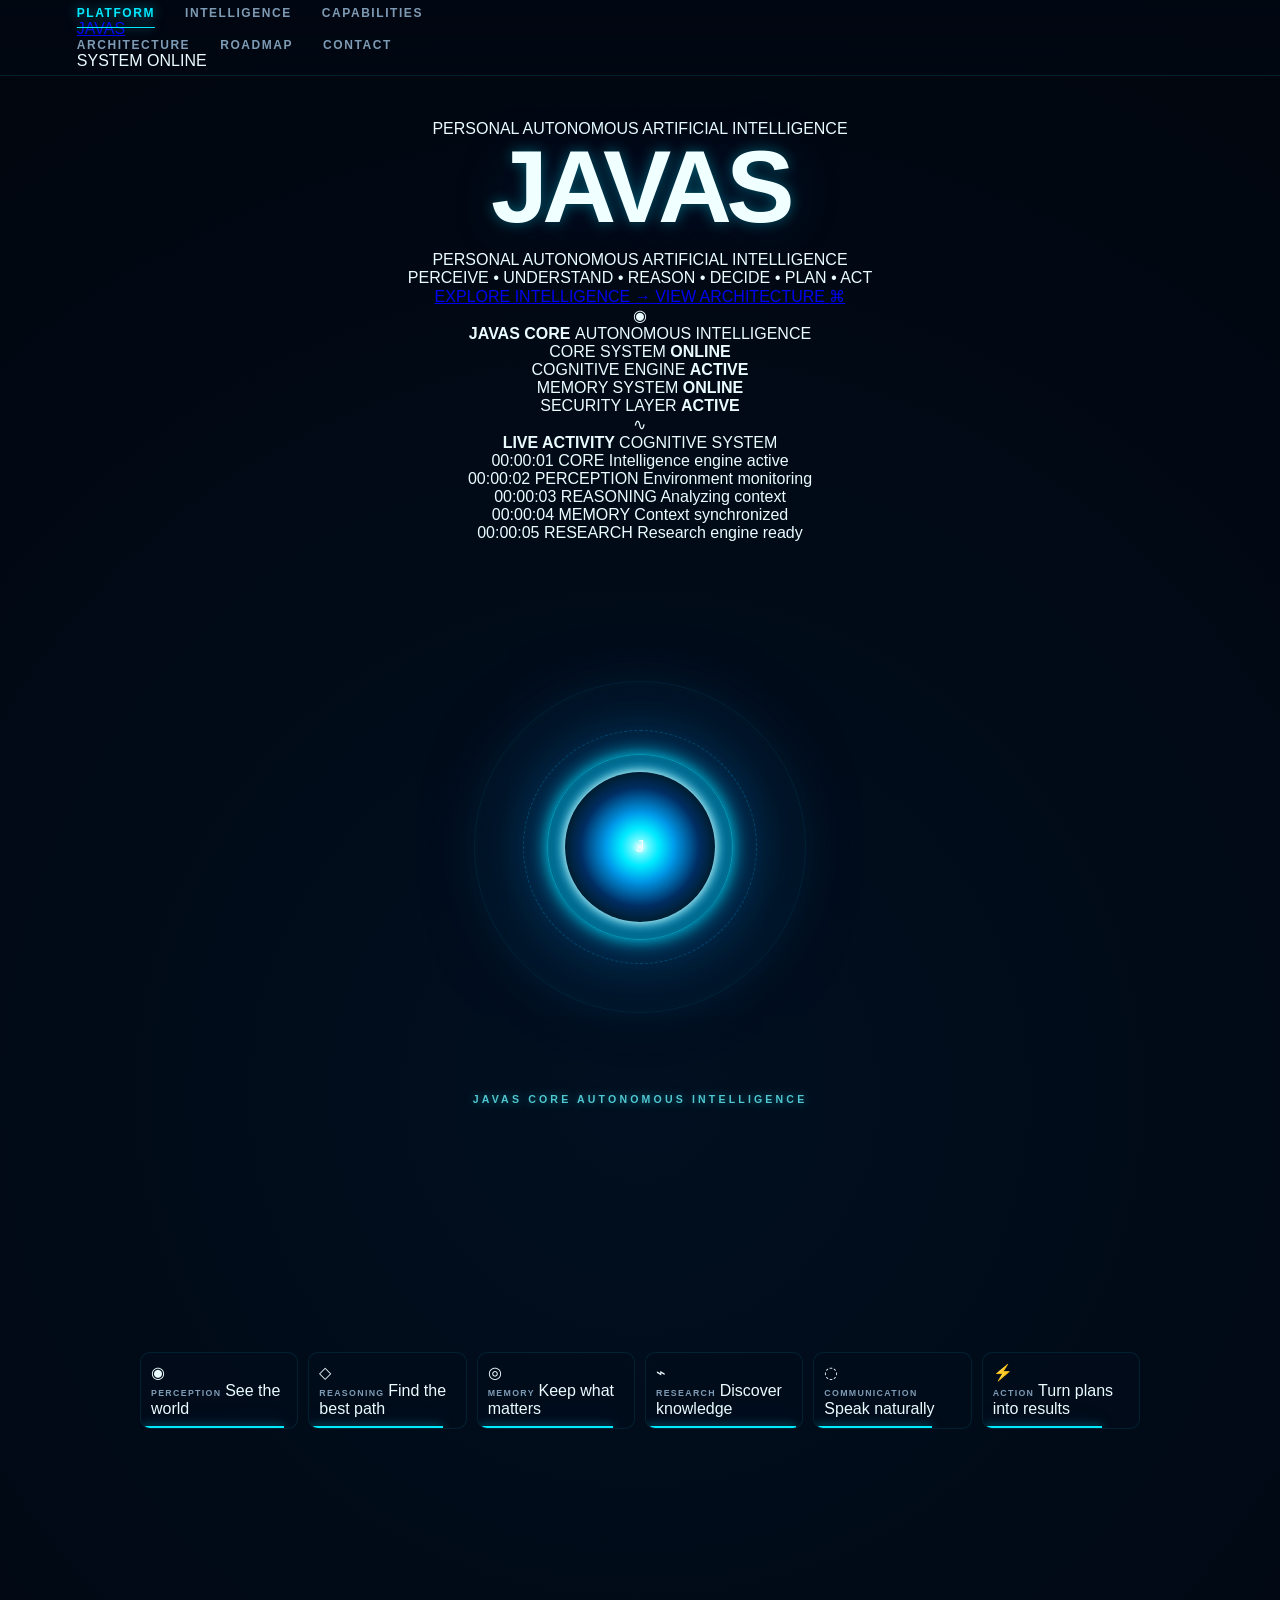
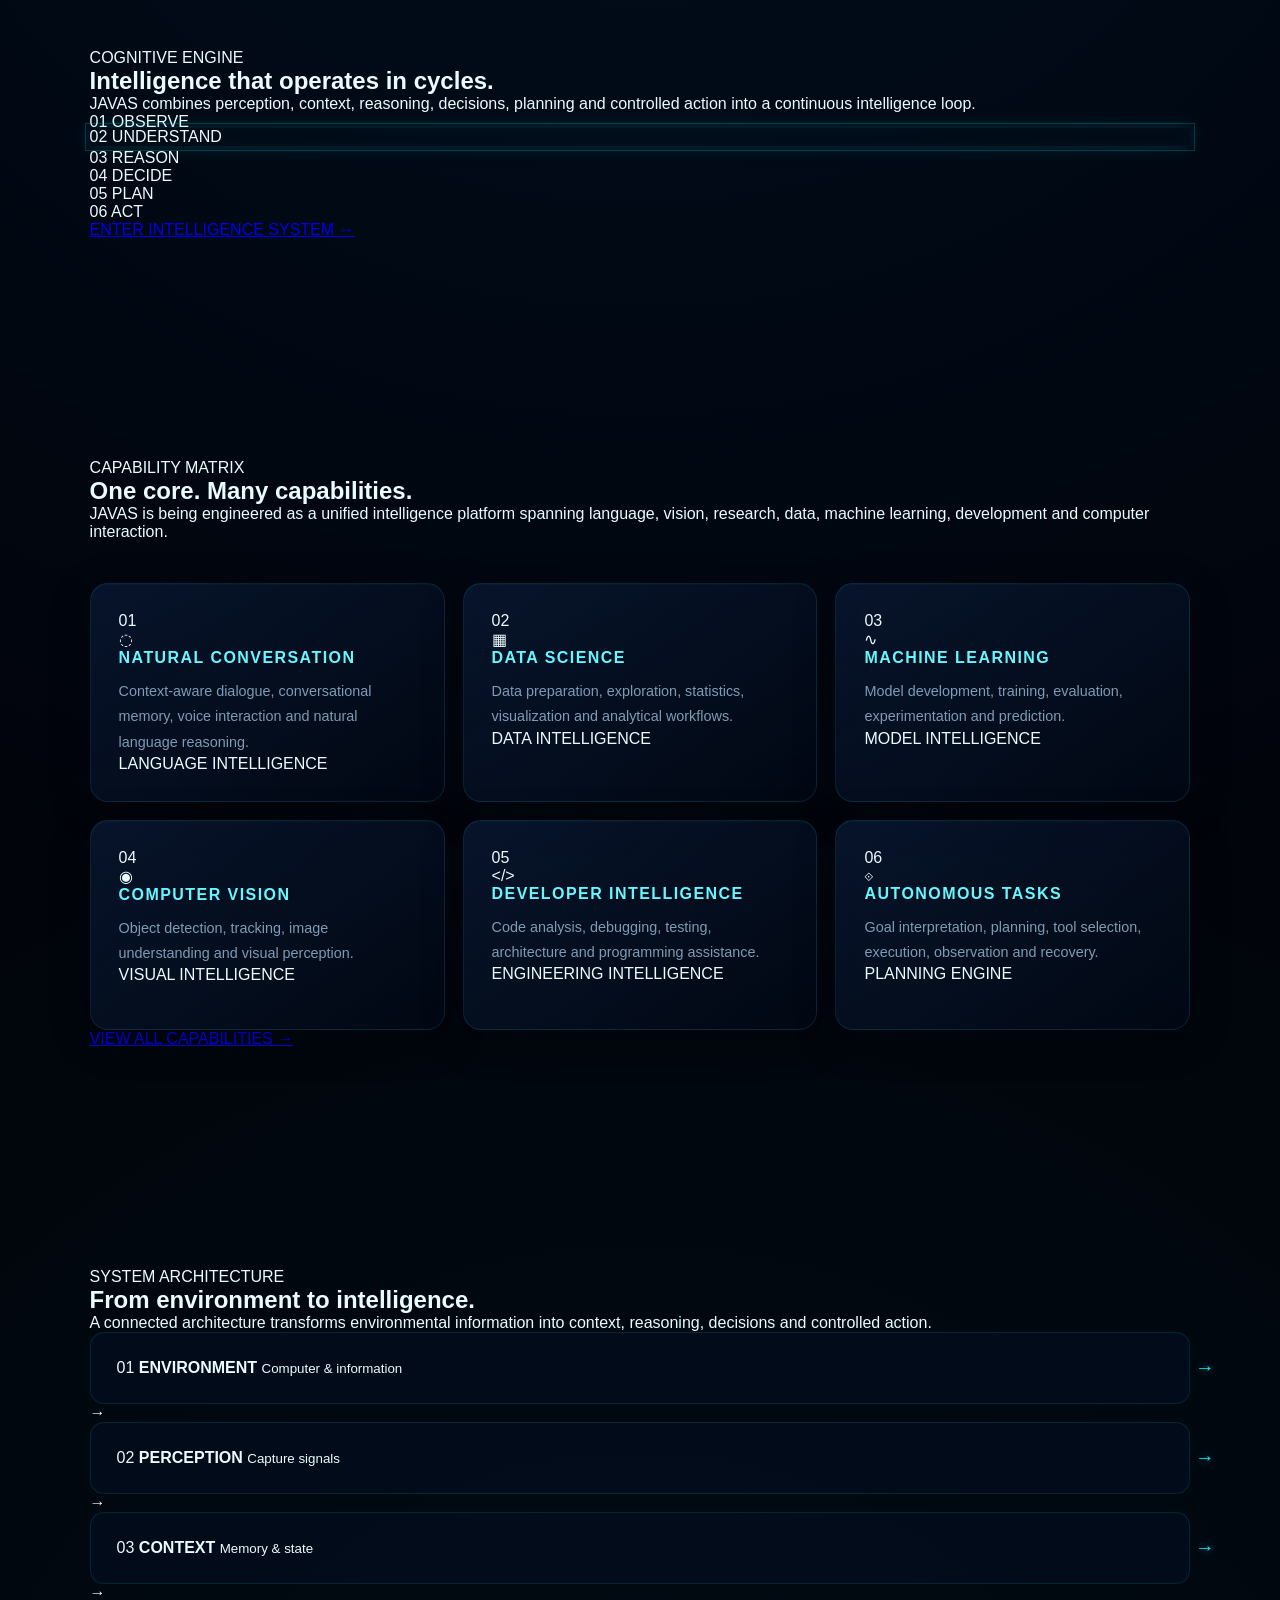
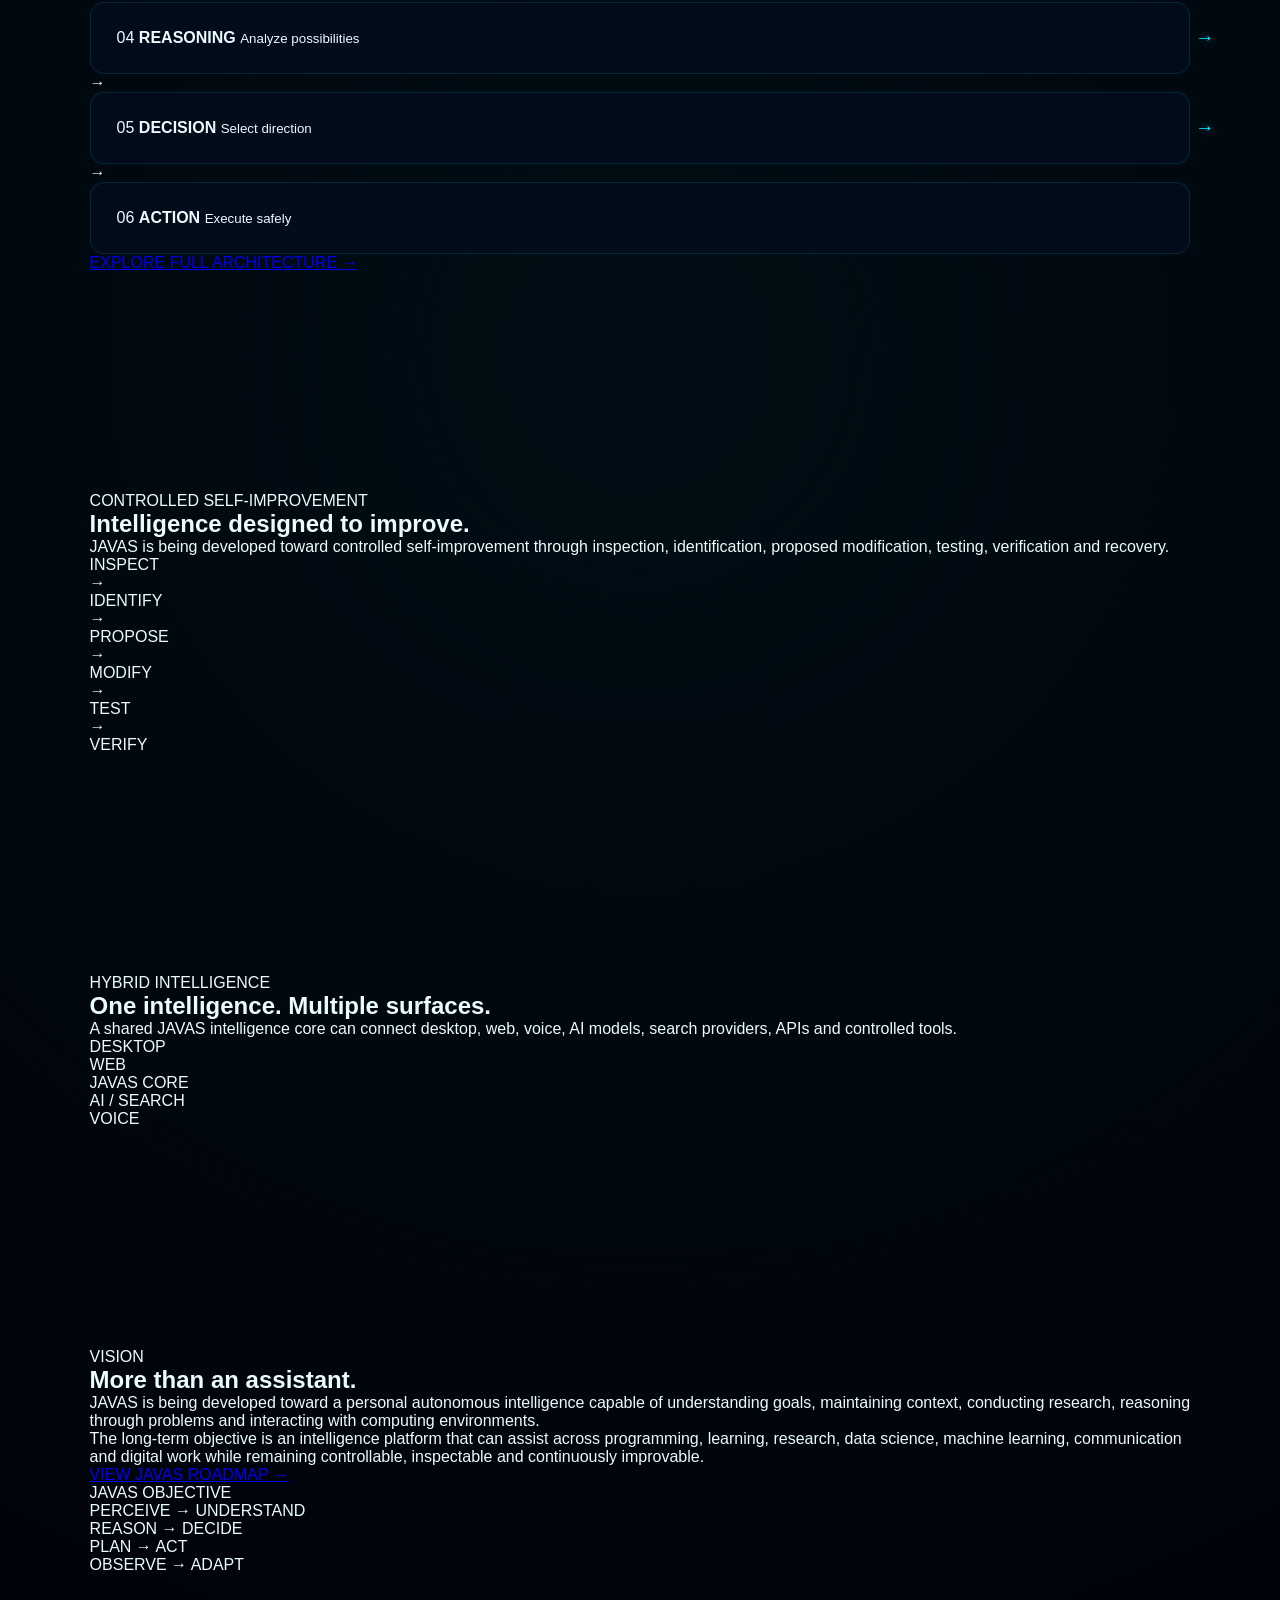
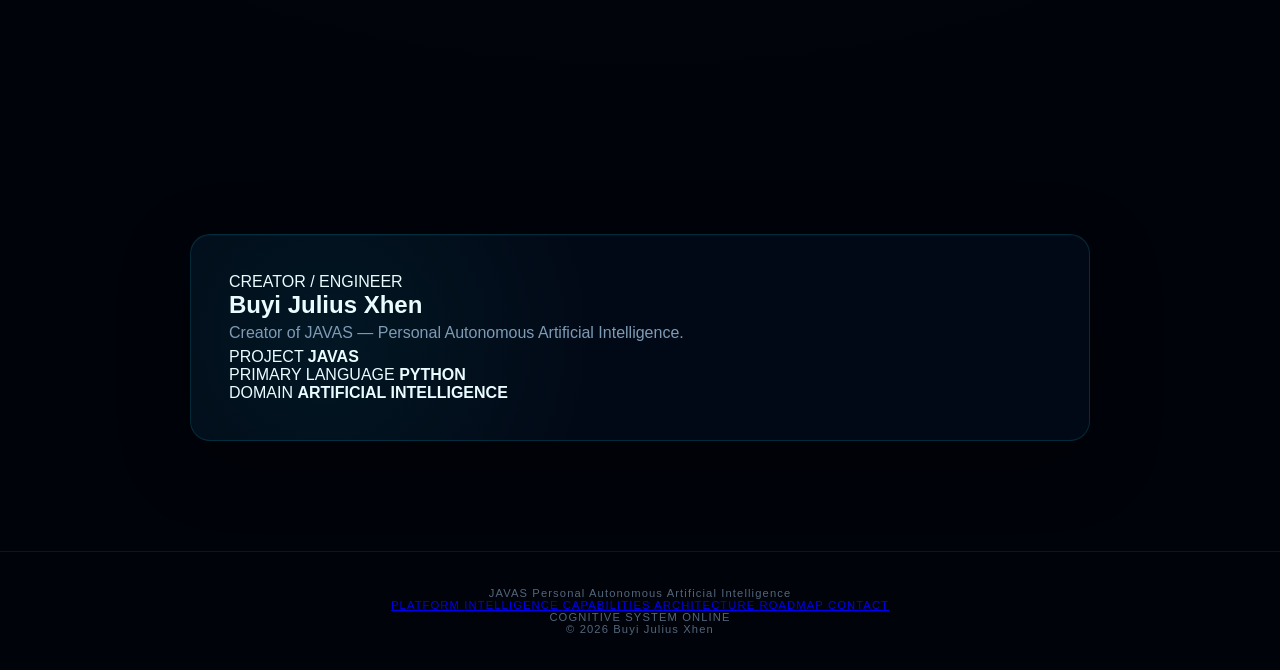
==== commit af6810de: "Update index.html" ====
--- a/index.html
+++ b/index.html
@@ -32,10 +32,10 @@
 </head>
 
 
-<body>
+<body id="top">
 
     <!-- =====================================================
-         BACKGROUND
+         BACKGROUND SYSTEM
          ===================================================== -->
 
     <div class="background-system">
@@ -45,6 +45,8 @@
         <div class="background-glow background-glow-one"></div>
 
         <div class="background-glow background-glow-two"></div>
+
+        <div class="background-glow background-glow-three"></div>
 
         <div class="background-noise"></div>
 
@@ -59,50 +61,64 @@
 
         <div class="header-inner">
 
+
+            <!-- LEFT NAVIGATION -->
+
+            <nav class="site-nav site-nav-left">
+
+                <a
+                    href="index.html"
+                    class="active"
+                >
+                    PLATFORM
+                </a>
+
+                <a href="intelligence.html">
+                    INTELLIGENCE
+                </a>
+
+                <a href="capabilities.html">
+                    CAPABILITIES
+                </a>
+
+            </nav>
+
+
+            <!-- CENTER JAVAS LOGO -->
+
             <a
-                href="#top"
-                class="brand"
+                href="index.html"
+                class="brand brand-center"
                 aria-label="JAVAS home"
             >
 
-                <span class="brand-mark">
-                    J
-                </span>
-
-                <span class="brand-text">
+                <span class="brand-logo">
                     JAVAS
                 </span>
 
             </a>
 
 
-            <nav class="site-nav">
-
-                <a
-                    href="#platform"
-                    class="active"
-                >
-                    Platform
+            <!-- RIGHT NAVIGATION -->
+
+            <nav class="site-nav site-nav-right">
+
+                <a href="architecture.html">
+                    ARCHITECTURE
                 </a>
 
-                <a href="#intelligence">
-                    Intelligence
+                <a href="roadmap.html">
+                    ROADMAP
                 </a>
 
-                <a href="#capabilities">
-                    Capabilities
+                <a href="contact.html">
+                    CONTACT
                 </a>
 
-                <a href="#architecture">
-                    Architecture
-                </a>
-
-                <a href="#roadmap">
-                    Roadmap
-                </a>
-
             </nav>
 
+
+            <!-- SYSTEM STATUS -->
 
             <div class="header-status">
 
@@ -123,59 +139,115 @@
          MAIN
          ===================================================== -->
 
-    <main id="top">
+    <main>
 
 
         <!-- =================================================
              HERO
              ================================================= -->
 
-        <section class="hero">
+        <section class="hero" id="platform">
+
+
+            <!-- HERO BACKGROUND HUD -->
+
+            <div class="hero-hud">
+
+                <div class="hud-ring hud-ring-one"></div>
+
+                <div class="hud-ring hud-ring-two"></div>
+
+                <div class="hud-ring hud-ring-three"></div>
+
+                <div class="hud-crosshair hud-crosshair-one"></div>
+
+                <div class="hud-crosshair hud-crosshair-two"></div>
+
+            </div>
+
+
+            <!-- HERO CONTENT -->
 
             <div class="hero-content">
 
+
                 <div class="hero-kicker">
+
                     PERSONAL AUTONOMOUS ARTIFICIAL INTELLIGENCE
-                </div>
-
-
-                <h1>
-
-                    Intelligence
-
-                    <span>
-                        in motion.
-                    </span>
+
+                </div>
+
+
+                <h1 class="hero-logo">
+
+                    JAVAS
 
                 </h1>
 
 
-                <p class="hero-description">
-
-                    JAVAS is a hybrid autonomous intelligence
-                    platform designed to perceive, understand,
-                    reason, remember, research, communicate,
-                    plan and execute meaningful tasks across
-                    digital environments.
-
-                </p>
+                <div class="hero-subtitle">
+
+                    PERSONAL AUTONOMOUS ARTIFICIAL INTELLIGENCE
+
+                </div>
+
+
+                <div class="hero-process">
+
+                    <span>
+                        PERCEIVE
+                    </span>
+
+                    <i>•</i>
+
+                    <span>
+                        UNDERSTAND
+                    </span>
+
+                    <i>•</i>
+
+                    <span>
+                        REASON
+                    </span>
+
+                    <i>•</i>
+
+                    <span>
+                        DECIDE
+                    </span>
+
+                    <i>•</i>
+
+                    <span>
+                        PLAN
+                    </span>
+
+                    <i>•</i>
+
+                    <span>
+                        ACT
+                    </span>
+
+                </div>
 
 
                 <div class="hero-actions">
 
                     <a
-                        href="#intelligence"
+                        href="intelligence.html"
                         class="primary-button"
                     >
-                        Explore Intelligence
+                        EXPLORE INTELLIGENCE
+                        <span>→</span>
                     </a>
 
 
                     <a
-                        href="#architecture"
+                        href="architecture.html"
                         class="secondary-button"
                     >
-                        View Architecture
+                        VIEW ARCHITECTURE
+                        <span>⌘</span>
                     </a>
 
                 </div>
@@ -183,17 +255,241 @@
             </div>
 
 
-            <!-- =============================================
+            <!-- =================================================
+                 LEFT JAVAS CORE PANEL
+                 ================================================= -->
+
+            <aside class="hero-panel hero-panel-left">
+
+                <div class="panel-header">
+
+                    <div class="panel-icon">
+                        ◉
+                    </div>
+
+                    <div>
+
+                        <strong>
+                            JAVAS CORE
+                        </strong>
+
+                        <span>
+                            AUTONOMOUS INTELLIGENCE
+                        </span>
+
+                    </div>
+
+                </div>
+
+
+                <div class="panel-status-list">
+
+
+                    <div class="panel-status">
+
+                        <span class="panel-status-indicator"></span>
+
+                        <span>
+                            CORE SYSTEM
+                        </span>
+
+                        <strong>
+                            ONLINE
+                        </strong>
+
+                    </div>
+
+
+                    <div class="panel-status">
+
+                        <span class="panel-status-indicator"></span>
+
+                        <span>
+                            COGNITIVE ENGINE
+                        </span>
+
+                        <strong>
+                            ACTIVE
+                        </strong>
+
+                    </div>
+
+
+                    <div class="panel-status">
+
+                        <span class="panel-status-indicator"></span>
+
+                        <span>
+                            MEMORY SYSTEM
+                        </span>
+
+                        <strong>
+                            ONLINE
+                        </strong>
+
+                    </div>
+
+
+                    <div class="panel-status">
+
+                        <span class="panel-status-indicator"></span>
+
+                        <span>
+                            SECURITY LAYER
+                        </span>
+
+                        <strong>
+                            ACTIVE
+                        </strong>
+
+                    </div>
+
+
+                </div>
+
+            </aside>
+
+
+            <!-- =================================================
+                 RIGHT LIVE ACTIVITY PANEL
+                 ================================================= -->
+
+            <aside class="hero-panel hero-panel-right">
+
+                <div class="panel-header">
+
+                    <div class="panel-icon activity-icon">
+                        ∿
+                    </div>
+
+                    <div>
+
+                        <strong>
+                            LIVE ACTIVITY
+                        </strong>
+
+                        <span>
+                            COGNITIVE SYSTEM
+                        </span>
+
+                    </div>
+
+                </div>
+
+
+                <div
+                    class="hero-activity"
+                    id="hero-activity"
+                >
+
+                    <div class="hero-activity-line">
+
+                        <span class="activity-time">
+                            00:00:01
+                        </span>
+
+                        <span class="activity-type">
+                            CORE
+                        </span>
+
+                        <span>
+                            Intelligence engine active
+                        </span>
+
+                    </div>
+
+
+                    <div class="hero-activity-line">
+
+                        <span class="activity-time">
+                            00:00:02
+                        </span>
+
+                        <span class="activity-type">
+                            PERCEPTION
+                        </span>
+
+                        <span>
+                            Environment monitoring
+                        </span>
+
+                    </div>
+
+
+                    <div class="hero-activity-line">
+
+                        <span class="activity-time">
+                            00:00:03
+                        </span>
+
+                        <span class="activity-type">
+                            REASONING
+                        </span>
+
+                        <span>
+                            Analyzing context
+                        </span>
+
+                    </div>
+
+
+                    <div class="hero-activity-line">
+
+                        <span class="activity-time">
+                            00:00:04
+                        </span>
+
+                        <span class="activity-type">
+                            MEMORY
+                        </span>
+
+                        <span>
+                            Context synchronized
+                        </span>
+
+                    </div>
+
+
+                    <div class="hero-activity-line">
+
+                        <span class="activity-time">
+                            00:00:05
+                        </span>
+
+                        <span class="activity-type">
+                            RESEARCH
+                        </span>
+
+                        <span>
+                            Research engine ready
+                        </span>
+
+                    </div>
+
+                </div>
+
+            </aside>
+
+
+            <!-- =================================================
                  ENERGY CORE
-                 ============================================= -->
+                 ================================================= -->
 
             <div class="core-system">
 
+
                 <div class="core-ambient"></div>
 
                 <div class="core-field"></div>
 
 
+                <div class="core-hud-line core-hud-line-one"></div>
+
+                <div class="core-hud-line core-hud-line-two"></div>
+
+                <div class="core-hud-line core-hud-line-three"></div>
+
+
                 <div class="orbit-ring orbit-ring-one">
 
                     <span class="orbit-node orbit-node-one"></span>
@@ -215,12 +511,21 @@
                 </div>
 
 
+                <div class="orbit-ring orbit-ring-four">
+
+                    <span class="orbit-node orbit-node-four"></span>
+
+                </div>
+
+
                 <div class="energy-core">
 
+
                     <div class="core-inner"></div>
 
                     <div class="core-energy"></div>
 
+
                     <div class="core-ring core-ring-one"></div>
 
                     <div class="core-ring core-ring-two"></div>
@@ -229,17 +534,26 @@
 
 
                     <div class="core-spike spike-one"></div>
+
                     <div class="core-spike spike-two"></div>
+
                     <div class="core-spike spike-three"></div>
+
                     <div class="core-spike spike-four"></div>
+
                     <div class="core-spike spike-five"></div>
+
                     <div class="core-spike spike-six"></div>
 
+                    <div class="core-spike spike-seven"></div>
+
+                    <div class="core-spike spike-eight"></div>
+
 
                     <div class="core-center">
 
                         <span>
-                            JAVAS
+                            J
                         </span>
 
                     </div>
@@ -259,14 +573,16 @@
 
                 </div>
 
-            </div>
+
+            </div>
+
 
         </section>
 
 
-        <!-- =================================================
-             SYSTEM SIGNALS
-             ================================================= -->
+        <!-- =====================================================
+             CORE SIGNAL SYSTEM
+             ===================================================== -->
 
         <section class="signal-section">
 
@@ -275,12 +591,26 @@
 
                 <div class="signal-item">
 
-                    <span class="signal-label">
-                        PERCEPTION
-                    </span>
+                    <div class="signal-icon">
+                        ◉
+                    </div>
+
+                    <div class="signal-information">
+
+                        <span class="signal-label">
+                            PERCEPTION
+                        </span>
+
+                        <span class="signal-description">
+                            See the world
+                        </span>
+
+                    </div>
 
                     <span class="signal-track">
+
                         <span class="signal-fill"></span>
+
                     </span>
 
                 </div>
@@ -288,12 +618,26 @@
 
                 <div class="signal-item">
 
-                    <span class="signal-label">
-                        REASONING
-                    </span>
+                    <div class="signal-icon">
+                        ◇
+                    </div>
+
+                    <div class="signal-information">
+
+                        <span class="signal-label">
+                            REASONING
+                        </span>
+
+                        <span class="signal-description">
+                            Find the best path
+                        </span>
+
+                    </div>
 
                     <span class="signal-track">
+
                         <span class="signal-fill"></span>
+
                     </span>
 
                 </div>
@@ -301,12 +645,26 @@
 
                 <div class="signal-item">
 
-                    <span class="signal-label">
-                        MEMORY
-                    </span>
+                    <div class="signal-icon">
+                        ◎
+                    </div>
+
+                    <div class="signal-information">
+
+                        <span class="signal-label">
+                            MEMORY
+                        </span>
+
+                        <span class="signal-description">
+                            Keep what matters
+                        </span>
+
+                    </div>
 
                     <span class="signal-track">
+
                         <span class="signal-fill"></span>
+
                     </span>
 
                 </div>
@@ -314,12 +672,26 @@
 
                 <div class="signal-item">
 
-                    <span class="signal-label">
-                        RESEARCH
-                    </span>
+                    <div class="signal-icon">
+                        ⌁
+                    </div>
+
+                    <div class="signal-information">
+
+                        <span class="signal-label">
+                            RESEARCH
+                        </span>
+
+                        <span class="signal-description">
+                            Discover knowledge
+                        </span>
+
+                    </div>
 
                     <span class="signal-track">
+
                         <span class="signal-fill"></span>
+
                     </span>
 
                 </div>
@@ -327,12 +699,26 @@
 
                 <div class="signal-item">
 
-                    <span class="signal-label">
-                        COMMUNICATION
-                    </span>
+                    <div class="signal-icon">
+                        ◌
+                    </div>
+
+                    <div class="signal-information">
+
+                        <span class="signal-label">
+                            COMMUNICATION
+                        </span>
+
+                        <span class="signal-description">
+                            Speak naturally
+                        </span>
+
+                    </div>
 
                     <span class="signal-track">
+
                         <span class="signal-fill"></span>
+
                     </span>
 
                 </div>
@@ -340,528 +726,175 @@
 
                 <div class="signal-item">
 
-                    <span class="signal-label">
-                        ACTION
-                    </span>
+                    <div class="signal-icon">
+                        ⚡
+                    </div>
+
+                    <div class="signal-information">
+
+                        <span class="signal-label">
+                            ACTION
+                        </span>
+
+                        <span class="signal-description">
+                            Turn plans into results
+                        </span>
+
+                    </div>
 
                     <span class="signal-track">
+
                         <span class="signal-fill"></span>
-                    </span>
-
-                </div>
+
+                    </span>
+
+                </div>
+
 
             </div>
 
         </section>
 
 
-        <!-- =================================================
-             LIVE INTELLIGENCE
-             ================================================= -->
+        <!-- =====================================================
+             INTELLIGENCE PREVIEW
+             ===================================================== -->
 
         <section
-            class="intelligence-console reveal"
+            class="home-section"
             id="intelligence"
         >
 
-            <div class="console-header">
-
-                <div>
-
-                    <span class="console-kicker">
-                        JAVAS / COGNITIVE ENGINE
-                    </span>
-
-
-                    <h2>
-                        Live Intelligence System
-                    </h2>
-
-
-                    <p>
-
-                        A continuously cycling representation
-                        of the cognitive architecture behind JAVAS.
-
-                    </p>
-
-                </div>
-
-
-                <div class="console-status">
-
-                    <span class="status-dot"></span>
-
-                    <span>
-                        SYSTEM ONLINE
-                    </span>
-
-                </div>
-
-            </div>
-
-
-            <div class="console-body">
-
-
-                <div class="core-status-panel">
-
-                    <div class="panel-label">
-                        JAVAS CORE
-                    </div>
-
-
-                    <div class="core-status-value">
-                        ACTIVE
-                    </div>
-
-
-                    <div class="core-status-line">
-
-                        <span></span>
-
-                        Autonomous Intelligence
-
-                    </div>
-
-
-                    <div class="core-status-line">
-
-                        <span></span>
-
-                        Cognitive Pipeline
-
-                    </div>
-
-
-                    <div class="core-status-line">
-
-                        <span></span>
-
-                        Environment Awareness
-
-                    </div>
-
-
-                    <div class="core-status-line">
-
-                        <span></span>
-
-                        Controlled Execution
-
-                    </div>
-
-                </div>
-
-
-                <div class="cognitive-console">
-
-                    <div class="panel-label">
-                        COGNITIVE PIPELINE
-                    </div>
-
-
-                    <div class="pipeline">
-
-
-                        <div class="pipeline-node active">
-
-                            <span>
-                                01
-                            </span>
-
-                            OBSERVE
-
-                        </div>
-
-
-                        <div class="pipeline-line"></div>
-
-
-                        <div class="pipeline-node">
-
-                            <span>
-                                02
-                            </span>
-
-                            UNDERSTAND
-
-                        </div>
-
-
-                        <div class="pipeline-line"></div>
-
-
-                        <div class="pipeline-node">
-
-                            <span>
-                                03
-                            </span>
-
-                            REASON
-
-                        </div>
-
-
-                        <div class="pipeline-line"></div>
-
-
-                        <div class="pipeline-node">
-
-                            <span>
-                                04
-                            </span>
-
-                            DECIDE
-
-                        </div>
-
-
-                        <div class="pipeline-line"></div>
-
-
-                        <div class="pipeline-node">
-
-                            <span>
-                                05
-                            </span>
-
-                            PLAN
-
-                        </div>
-
-
-                        <div class="pipeline-line"></div>
-
-
-                        <div class="pipeline-node">
-
-                            <span>
-                                06
-                            </span>
-
-                            ACT
-
-                        </div>
-
-                    </div>
-
-                </div>
-
-
-                <div class="activity-console">
-
-                    <div class="panel-label">
-                        LIVE ACTIVITY
-                    </div>
-
-
-                    <div id="javas-activity">
-
-                        <div class="activity-line">
-
-                            <span class="activity-time">
-                                00:00:01
-                            </span>
-
-                            <span class="activity-type">
-                                CORE
-                            </span>
-
-                            <span>
-                                JAVAS intelligence engine initialized
-                            </span>
-
-                        </div>
-
-
-                        <div class="activity-line">
-
-                            <span class="activity-time">
-                                00:00:02
-                            </span>
-
-                            <span class="activity-type">
-                                SYSTEM
-                            </span>
-
-                            <span>
-                                Environment monitoring active
-                            </span>
-
-                        </div>
-
-
-                        <div class="activity-line">
-
-                            <span class="activity-time">
-                                00:00:03
-                            </span>
-
-                            <span class="activity-type">
-                                MEMORY
-                            </span>
-
-                            <span>
-                                Context subsystem synchronized
-                            </span>
-
-                        </div>
-
-
-                        <div class="activity-line">
-
-                            <span class="activity-time">
-                                00:00:04
-                            </span>
-
-                            <span class="activity-type">
-                                RESEARCH
-                            </span>
-
-                            <span>
-                                Research engine standing by
-                            </span>
-
-                        </div>
-
-                    </div>
-
-                </div>
+            <div class="section-heading">
+
+                <span class="section-kicker">
+                    COGNITIVE ENGINE
+                </span>
+
+
+                <h2>
+
+                    Intelligence that
+
+                    <span>
+                        operates in cycles.
+                    </span>
+
+                </h2>
+
+
+                <p>
+
+                    JAVAS combines perception, context,
+                    reasoning, decisions, planning and
+                    controlled action into a continuous
+                    intelligence loop.
+
+                </p>
+
+            </div>
+
+
+            <div class="pipeline-preview">
+
+
+                <div class="pipeline-node active">
+
+                    <span>01</span>
+
+                    OBSERVE
+
+                </div>
+
+
+                <div class="pipeline-line"></div>
+
+
+                <div class="pipeline-node">
+
+                    <span>02</span>
+
+                    UNDERSTAND
+
+                </div>
+
+
+                <div class="pipeline-line"></div>
+
+
+                <div class="pipeline-node">
+
+                    <span>03</span>
+
+                    REASON
+
+                </div>
+
+
+                <div class="pipeline-line"></div>
+
+
+                <div class="pipeline-node">
+
+                    <span>04</span>
+
+                    DECIDE
+
+                </div>
+
+
+                <div class="pipeline-line"></div>
+
+
+                <div class="pipeline-node">
+
+                    <span>05</span>
+
+                    PLAN
+
+                </div>
+
+
+                <div class="pipeline-line"></div>
+
+
+                <div class="pipeline-node">
+
+                    <span>06</span>
+
+                    ACT
+
+                </div>
+
+
+            </div>
+
+
+            <div class="section-action">
+
+                <a
+                    href="intelligence.html"
+                    class="text-button"
+                >
+                    ENTER INTELLIGENCE SYSTEM
+                    <span>→</span>
+                </a>
 
             </div>
 
         </section>
 
 
-        <!-- =================================================
-             PLATFORM OVERVIEW
-             ================================================= -->
+        <!-- =====================================================
+             CAPABILITIES PREVIEW
+             ===================================================== -->
 
         <section
-            class="content-section"
-            id="platform"
-        >
-
-            <div class="section-heading reveal">
-
-                <span class="section-kicker">
-                    JAVAS PLATFORM
-                </span>
-
-
-                <h2>
-
-                    One intelligence.
-
-                    <span>
-                        Many capabilities.
-                    </span>
-
-                </h2>
-
-
-                <p>
-
-                    JAVAS is designed as a unified intelligence
-                    platform rather than a collection of isolated
-                    tools. Each subsystem contributes to a larger
-                    autonomous cognitive architecture.
-
-                </p>
-
-            </div>
-
-
-            <div class="capability-grid">
-
-
-                <article class="capability-card reveal">
-
-                    <div class="card-number">
-                        01
-                    </div>
-
-                    <div class="card-icon">
-                        ◈
-                    </div>
-
-                    <h3>
-                        Perception
-                    </h3>
-
-                    <p>
-
-                        Understand information from the
-                        surrounding digital and physical
-                        environment.
-
-                    </p>
-
-                    <span class="card-system">
-                        VISION • VOICE • ENVIRONMENT
-                    </span>
-
-                </article>
-
-
-                <article class="capability-card reveal">
-
-                    <div class="card-number">
-                        02
-                    </div>
-
-                    <div class="card-icon">
-                        ◇
-                    </div>
-
-                    <h3>
-                        Reasoning
-                    </h3>
-
-                    <p>
-
-                        Analyze context, evaluate possibilities
-                        and determine appropriate decisions.
-
-                    </p>
-
-                    <span class="card-system">
-                        COGNITION • LOGIC • DECISION
-                    </span>
-
-                </article>
-
-
-                <article class="capability-card reveal">
-
-                    <div class="card-number">
-                        03
-                    </div>
-
-                    <div class="card-icon">
-                        ◎
-                    </div>
-
-                    <h3>
-                        Memory
-                    </h3>
-
-                    <p>
-
-                        Maintain useful context, knowledge,
-                        project information and continuity.
-
-                    </p>
-
-                    <span class="card-system">
-                        CONTEXT • KNOWLEDGE • HISTORY
-                    </span>
-
-                </article>
-
-
-                <article class="capability-card reveal">
-
-                    <div class="card-number">
-                        04
-                    </div>
-
-                    <div class="card-icon">
-                        ⌁
-                    </div>
-
-                    <h3>
-                        Research
-                    </h3>
-
-                    <p>
-
-                        Gather information from multiple sources,
-                        analyze evidence and synthesize useful
-                        conclusions.
-
-                    </p>
-
-                    <span class="card-system">
-                        WEB • SOURCES • KNOWLEDGE
-                    </span>
-
-                </article>
-
-
-                <article class="capability-card reveal">
-
-                    <div class="card-number">
-                        05
-                    </div>
-
-                    <div class="card-icon">
-                        ◉
-                    </div>
-
-                    <h3>
-                        Communication
-                    </h3>
-
-                    <p>
-
-                        Support natural interaction through
-                        conversational, visual and voice
-                        interfaces.
-
-                    </p>
-
-                    <span class="card-system">
-                        LANGUAGE • VOICE • DIALOGUE
-                    </span>
-
-                </article>
-
-
-                <article class="capability-card reveal">
-
-                    <div class="card-number">
-                        06
-                    </div>
-
-                    <div class="card-icon">
-                        ↗
-                    </div>
-
-                    <h3>
-                        Action
-                    </h3>
-
-                    <p>
-
-                        Transform decisions and plans into
-                        controlled operations across tools,
-                        applications and files.
-
-                    </p>
-
-                    <span class="card-system">
-                        TOOLS • FILES • EXECUTION
-                    </span>
-
-                </article>
-
-            </div>
-
-        </section>
-
-
-        <!-- =================================================
-             COMPLETE CAPABILITY MATRIX
-             ================================================= -->
-
-        <section
-            class="content-section"
+            class="home-section"
             id="capabilities"
         >
 
-            <div class="section-heading reveal">
+            <div class="section-heading">
 
                 <span class="section-kicker">
                     CAPABILITY MATRIX
@@ -870,10 +903,10 @@
 
                 <h2>
 
-                    The systems behind
-
-                    <span>
-                        JAVAS.
+                    One core.
+
+                    <span>
+                        Many capabilities.
                     </span>
 
                 </h2>
@@ -881,9 +914,10 @@
 
                 <p>
 
-                    JAVAS brings together specialized intelligence
-                    systems designed to work as one coordinated
-                    platform.
+                    JAVAS is being engineered as a unified
+                    intelligence platform spanning language,
+                    vision, research, data, machine learning,
+                    development and computer interaction.
 
                 </p>
 
@@ -893,13 +927,11 @@
             <div class="capability-grid">
 
 
-                <!-- NATURAL CONVERSATION -->
-
-                <article class="capability-card reveal">
-
-                    <div class="card-number">
-                        07
-                    </div>
+                <article class="capability-card">
+
+                    <span class="card-number">
+                        01
+                    </span>
 
                     <div class="card-icon">
                         ◌
@@ -910,11 +942,9 @@
                     </h3>
 
                     <p>
-
                         Context-aware dialogue, conversational
-                        memory, natural language understanding,
-                        follow-up reasoning and voice interaction.
-
+                        memory, voice interaction and
+                        natural language reasoning.
                     </p>
 
                     <span class="card-system">
@@ -924,13 +954,11 @@
                 </article>
 
 
-                <!-- DATA SCIENCE -->
-
-                <article class="capability-card reveal">
-
-                    <div class="card-number">
-                        08
-                    </div>
+                <article class="capability-card">
+
+                    <span class="card-number">
+                        02
+                    </span>
 
                     <div class="card-icon">
                         ▦
@@ -941,11 +969,9 @@
                     </h3>
 
                     <p>
-
-                        Dataset exploration, cleaning, analysis,
-                        statistics, visualization, feature
-                        engineering and analytical reporting.
-
+                        Data preparation, exploration,
+                        statistics, visualization and
+                        analytical workflows.
                     </p>
 
                     <span class="card-system">
@@ -955,13 +981,11 @@
                 </article>
 
 
-                <!-- MACHINE LEARNING -->
-
-                <article class="capability-card reveal">
-
-                    <div class="card-number">
-                        09
-                    </div>
+                <article class="capability-card">
+
+                    <span class="card-number">
+                        03
+                    </span>
 
                     <div class="card-icon">
                         ∿
@@ -972,11 +996,9 @@
                     </h3>
 
                     <p>
-
-                        Dataset preparation, model selection,
-                        training workflows, experimentation,
-                        evaluation and prediction.
-
+                        Model development, training,
+                        evaluation, experimentation
+                        and prediction.
                     </p>
 
                     <span class="card-system">
@@ -986,13 +1008,11 @@
                 </article>
 
 
-                <!-- COMPUTER VISION -->
-
-                <article class="capability-card reveal">
-
-                    <div class="card-number">
-                        10
-                    </div>
+                <article class="capability-card">
+
+                    <span class="card-number">
+                        04
+                    </span>
 
                     <div class="card-icon">
                         ◉
@@ -1003,11 +1023,9 @@
                     </h3>
 
                     <p>
-
-                        Visual perception, object detection,
-                        tracking, image understanding and
-                        environmental awareness.
-
+                        Object detection, tracking,
+                        image understanding and
+                        visual perception.
                     </p>
 
                     <span class="card-system">
@@ -1017,13 +1035,11 @@
                 </article>
 
 
-                <!-- DEVELOPER INTELLIGENCE -->
-
-                <article class="capability-card reveal">
-
-                    <div class="card-number">
-                        11
-                    </div>
+                <article class="capability-card">
+
+                    <span class="card-number">
+                        05
+                    </span>
 
                     <div class="card-icon">
                         &lt;/&gt;
@@ -1034,11 +1050,9 @@
                     </h3>
 
                     <p>
-
-                        Code analysis, debugging, architecture
-                        understanding, testing, programming
-                        assistance and project development.
-
+                        Code analysis, debugging,
+                        testing, architecture and
+                        programming assistance.
                     </p>
 
                     <span class="card-system">
@@ -1048,28 +1062,24 @@
                 </article>
 
 
-                <!-- TASK PLANNING -->
-
-                <article class="capability-card reveal">
-
-                    <div class="card-number">
-                        12
-                    </div>
+                <article class="capability-card">
+
+                    <span class="card-number">
+                        06
+                    </span>
 
                     <div class="card-icon">
                         ⟐
                     </div>
 
                     <h3>
-                        Task Planning
+                        Autonomous Tasks
                     </h3>
 
                     <p>
-
-                        Convert goals into structured plans,
-                        select tools, execute stages, observe
-                        results and recover from failures.
-
+                        Goal interpretation, planning,
+                        tool selection, execution,
+                        observation and recovery.
                     </p>
 
                     <span class="card-system">
@@ -1079,125 +1089,46 @@
                 </article>
 
 
-                <!-- ENVIRONMENT CONTROL -->
-
-                <article class="capability-card reveal">
-
-                    <div class="card-number">
-                        13
-                    </div>
-
-                    <div class="card-icon">
-                        ⌂
-                    </div>
-
-                    <h3>
-                        Environment Control
-                    </h3>
-
-                    <p>
-
-                        Controlled interaction with files,
-                        applications, development environments,
-                        documents and computing resources.
-
-                    </p>
-
-                    <span class="card-system">
-                        COMPUTER INTERACTION
-                    </span>
-
-                </article>
-
-
-                <!-- LEARNING -->
-
-                <article class="capability-card reveal">
-
-                    <div class="card-number">
-                        14
-                    </div>
-
-                    <div class="card-icon">
-                        ∞
-                    </div>
-
-                    <h3>
-                        Learning & Adaptation
-                    </h3>
-
-                    <p>
-
-                        Learn from interactions, successful
-                        workflows and failures to improve
-                        future performance.
-
-                    </p>
-
-                    <span class="card-system">
-                        ADAPTIVE INTELLIGENCE
-                    </span>
-
-                </article>
-
-
-                <!-- SECURITY -->
-
-                <article class="capability-card reveal">
-
-                    <div class="card-number">
-                        15
-                    </div>
-
-                    <div class="card-icon">
-                        ⛨
-                    </div>
-
-                    <h3>
-                        Security & Permissions
-                    </h3>
-
-                    <p>
-
-                        Permission-aware operations, controlled
-                        execution, protected resources and
-                        action verification.
-
-                    </p>
-
-                    <span class="card-system">
-                        CONTROL LAYER
-                    </span>
-
-                </article>
+            </div>
+
+
+            <div class="section-action">
+
+                <a
+                    href="capabilities.html"
+                    class="text-button"
+                >
+                    VIEW ALL CAPABILITIES
+                    <span>→</span>
+                </a>
 
             </div>
 
         </section>
 
 
-        <!-- =================================================
-             SELF MODIFICATION
-             ================================================= -->
+        <!-- =====================================================
+             ARCHITECTURE PREVIEW
+             ===================================================== -->
 
         <section
-            class="content-section self-modification-section"
-            id="self-modification"
+            class="home-section architecture-preview"
+            id="architecture"
         >
 
-            <div class="section-heading reveal">
+            <div class="section-heading">
 
                 <span class="section-kicker">
-                    SELF-IMPROVEMENT
+                    SYSTEM ARCHITECTURE
                 </span>
 
 
                 <h2>
 
-                    An intelligence capable of
-
-                    <span>
-                        improving itself.
+                    From environment
+
+                    <span>
+                        to intelligence.
                     </span>
 
                 </h2>
@@ -1205,34 +1136,31 @@
 
                 <p>
 
-                    JAVAS is designed toward controlled
-                    self-improvement: understanding its own
-                    architecture, identifying weaknesses,
-                    proposing changes and validating improvements
-                    before they become part of the system.
+                    A connected architecture transforms
+                    environmental information into context,
+                    reasoning, decisions and controlled action.
 
                 </p>
 
             </div>
 
 
-            <div class="architecture-flow">
-
-
-                <div class="architecture-node reveal">
-
-                    <span class="architecture-number">
+            <div class="architecture-strip">
+
+
+                <div class="architecture-node">
+
+                    <span>
                         01
                     </span>
 
-                    <h3>
-                        INSPECT
-                    </h3>
-
-                    <p>
-                        Analyze system structure,
-                        components and behavior.
-                    </p>
+                    <strong>
+                        ENVIRONMENT
+                    </strong>
+
+                    <small>
+                        Computer & information
+                    </small>
 
                 </div>
 
@@ -1242,20 +1170,19 @@
                 </div>
 
 
-                <div class="architecture-node reveal">
-
-                    <span class="architecture-number">
+                <div class="architecture-node">
+
+                    <span>
                         02
                     </span>
 
-                    <h3>
-                        IDENTIFY
-                    </h3>
-
-                    <p>
-                        Detect weaknesses, bugs,
-                        inefficiencies and opportunities.
-                    </p>
+                    <strong>
+                        PERCEPTION
+                    </strong>
+
+                    <small>
+                        Capture signals
+                    </small>
 
                 </div>
 
@@ -1265,20 +1192,19 @@
                 </div>
 
 
-                <div class="architecture-node reveal">
-
-                    <span class="architecture-number">
+                <div class="architecture-node">
+
+                    <span>
                         03
                     </span>
 
-                    <h3>
-                        PROPOSE
-                    </h3>
-
-                    <p>
-                        Construct and evaluate
-                        possible improvements.
-                    </p>
+                    <strong>
+                        CONTEXT
+                    </strong>
+
+                    <small>
+                        Memory & state
+                    </small>
 
                 </div>
 
@@ -1288,20 +1214,19 @@
                 </div>
 
 
-                <div class="architecture-node reveal">
-
-                    <span class="architecture-number">
+                <div class="architecture-node">
+
+                    <span>
                         04
                     </span>
 
-                    <h3>
-                        MODIFY
-                    </h3>
-
-                    <p>
-                        Apply approved changes within
-                        controlled boundaries.
-                    </p>
+                    <strong>
+                        REASONING
+                    </strong>
+
+                    <small>
+                        Analyze possibilities
+                    </small>
 
                 </div>
 
@@ -1311,20 +1236,19 @@
                 </div>
 
 
-                <div class="architecture-node reveal">
-
-                    <span class="architecture-number">
+                <div class="architecture-node">
+
+                    <span>
                         05
                     </span>
 
-                    <h3>
-                        TEST
-                    </h3>
-
-                    <p>
-                        Validate changes through
-                        automated and controlled tests.
-                    </p>
+                    <strong>
+                        DECISION
+                    </strong>
+
+                    <small>
+                        Select direction
+                    </small>
 
                 </div>
 
@@ -1334,38 +1258,127 @@
                 </div>
 
 
-                <div class="architecture-node reveal">
-
-                    <span class="architecture-number">
+                <div class="architecture-node">
+
+                    <span>
                         06
                     </span>
 
-                    <h3>
-                        VERIFY
-                    </h3>
-
-                    <p>
-                        Keep successful improvements
-                        and roll back failures.
-                    </p>
-
-                </div>
+                    <strong>
+                        ACTION
+                    </strong>
+
+                    <small>
+                        Execute safely
+                    </small>
+
+                </div>
+
+
+            </div>
+
+
+            <div class="section-action">
+
+                <a
+                    href="architecture.html"
+                    class="text-button"
+                >
+                    EXPLORE FULL ARCHITECTURE
+                    <span>→</span>
+                </a>
 
             </div>
 
         </section>
 
 
-        <!-- =================================================
-             HYBRID SYSTEM
-             ================================================= -->
-
-        <section
-            class="content-section hybrid-section"
-            id="hybrid"
-        >
-
-            <div class="section-heading reveal">
+        <!-- =====================================================
+             SELF IMPROVEMENT PREVIEW
+             ===================================================== -->
+
+        <section class="home-section self-improvement-preview">
+
+            <div class="section-heading">
+
+                <span class="section-kicker">
+                    CONTROLLED SELF-IMPROVEMENT
+                </span>
+
+
+                <h2>
+
+                    Intelligence designed to
+
+                    <span>
+                        improve.
+                    </span>
+
+                </h2>
+
+
+                <p>
+
+                    JAVAS is being developed toward controlled
+                    self-improvement through inspection,
+                    identification, proposed modification,
+                    testing, verification and recovery.
+
+                </p>
+
+            </div>
+
+
+            <div class="improvement-flow">
+
+
+                <div>
+                    INSPECT
+                </div>
+
+                <span>→</span>
+
+                <div>
+                    IDENTIFY
+                </div>
+
+                <span>→</span>
+
+                <div>
+                    PROPOSE
+                </div>
+
+                <span>→</span>
+
+                <div>
+                    MODIFY
+                </div>
+
+                <span>→</span>
+
+                <div>
+                    TEST
+                </div>
+
+                <span>→</span>
+
+                <div>
+                    VERIFY
+                </div>
+
+
+            </div>
+
+        </section>
+
+
+        <!-- =====================================================
+             HYBRID INTELLIGENCE
+             ===================================================== -->
+
+        <section class="home-section hybrid-preview">
+
+            <div class="section-heading">
 
                 <span class="section-kicker">
                     HYBRID INTELLIGENCE
@@ -1374,10 +1387,10 @@
 
                 <h2>
 
-                    One core.
-
-                    <span>
-                        Multiple intelligence surfaces.
+                    One intelligence.
+
+                    <span>
+                        Multiple surfaces.
                     </span>
 
                 </h2>
@@ -1385,1413 +1398,194 @@
 
                 <p>
 
-                    JAVAS is designed as a hybrid architecture
-                    where multiple clients, models, tools and
-                    services can communicate with a shared
-                    intelligence core.
+                    A shared JAVAS intelligence core can
+                    connect desktop, web, voice, AI models,
+                    search providers, APIs and controlled tools.
 
                 </p>
 
             </div>
 
 
-            <div class="architecture-flow">
-
-
-                <div class="architecture-node reveal">
-
-                    <span class="architecture-number">
-                        CLIENT
-                    </span>
-
-                    <h3>
-                        DESKTOP
-                    </h3>
-
-                    <p>
-                        Native computer interface for
-                        direct interaction with JAVAS.
-                    </p>
-
-                </div>
-
-
-                <div class="architecture-connector">
-                    ↕
-                </div>
-
-
-                <div class="architecture-node reveal">
-
-                    <span class="architecture-number">
-                        CLIENT
-                    </span>
-
-                    <h3>
-                        WEB
-                    </h3>
-
-                    <p>
-                        Browser-based interface for
-                        remote and visual interaction.
-                    </p>
-
-                </div>
-
-
-                <div class="architecture-connector">
-                    ↕
-                </div>
-
-
-                <div class="architecture-node reveal">
-
-                    <span class="architecture-number">
+            <div class="hybrid-network">
+
+
+                <div class="hybrid-client">
+                    DESKTOP
+                </div>
+
+
+                <div class="hybrid-client">
+                    WEB
+                </div>
+
+
+                <div class="hybrid-core">
+                    JAVAS
+                    <span>
                         CORE
                     </span>
-
-                    <h3>
-                        JAVAS ENGINE
-                    </h3>
-
-                    <p>
-                        Shared intelligence, memory,
-                        reasoning, planning and orchestration.
-                    </p>
-
-                </div>
-
-
-                <div class="architecture-connector">
-                    ↕
-                </div>
-
-
-                <div class="architecture-node reveal">
-
-                    <span class="architecture-number">
-                        SERVICES
-                    </span>
-
-                    <h3>
-                        AI / SEARCH / TOOLS
-                    </h3>
-
-                    <p>
-                        Models, research providers,
-                        APIs and execution systems.
-                    </p>
-
-                </div>
-
-
-                <div class="architecture-connector">
-                    ↕
-                </div>
-
-
-                <div class="architecture-node reveal">
-
-                    <span class="architecture-number">
-                        CLIENT
-                    </span>
-
-                    <h3>
-                        VOICE
-                    </h3>
-
-                    <p>
-                        Natural speech interaction and
-                        spoken system feedback.
-                    </p>
-
-                </div>
+                </div>
+
+
+                <div class="hybrid-client">
+                    AI / SEARCH
+                </div>
+
+
+                <div class="hybrid-client">
+                    VOICE
+                </div>
+
 
             </div>
 
         </section>
 
 
-        <!-- =================================================
-             DATA SCIENCE + MACHINE LEARNING
-             ================================================= -->
-
-        <section class="content-section">
-
-            <div class="section-heading reveal">
+        <!-- =====================================================
+             VISION
+             ===================================================== -->
+
+        <section class="home-section vision-section">
+
+            <div class="vision-content">
 
                 <span class="section-kicker">
-                    COMPUTATIONAL INTELLIGENCE
+                    VISION
                 </span>
 
 
                 <h2>
-
-                    Data.
-
-                    <span>
-                        Models. Intelligence.
-                    </span>
-
+                    More than an assistant.
                 </h2>
 
 
                 <p>
 
-                    JAVAS is designed to assist throughout the
-                    data science and machine learning lifecycle,
-                    from raw datasets to evaluated models and
-                    useful conclusions.
+                    JAVAS is being developed toward a personal
+                    autonomous intelligence capable of
+                    understanding goals, maintaining context,
+                    conducting research, reasoning through
+                    problems and interacting with computing
+                    environments.
 
                 </p>
 
-            </div>
-
-
-            <div class="capability-grid">
-
-
-                <article class="capability-card reveal">
-
-                    <div class="card-number">
-                        DS-01
-                    </div>
-
-                    <h3>
-                        Data Acquisition
-                    </h3>
-
-                    <p>
-                        Locate, import and organize
-                        datasets from supported sources.
-                    </p>
-
-                </article>
-
-
-                <article class="capability-card reveal">
-
-                    <div class="card-number">
-                        DS-02
-                    </div>
-
-                    <h3>
-                        Data Preparation
-                    </h3>
-
-                    <p>
-                        Clean, transform, inspect and
-                        prepare data for analysis.
-                    </p>
-
-                </article>
-
-
-                <article class="capability-card reveal">
-
-                    <div class="card-number">
-                        DS-03
-                    </div>
-
-                    <h3>
-                        Exploratory Analysis
-                    </h3>
-
-                    <p>
-                        Discover patterns, relationships,
-                        anomalies and statistical signals.
-                    </p>
-
-                </article>
-
-
-                <article class="capability-card reveal">
-
-                    <div class="card-number">
-                        ML-01
-                    </div>
-
-                    <h3>
-                        Model Development
-                    </h3>
-
-                    <p>
-                        Support model selection,
-                        training and experimentation.
-                    </p>
-
-                </article>
-
-
-                <article class="capability-card reveal">
-
-                    <div class="card-number">
-                        ML-02
-                    </div>
-
-                    <h3>
-                        Evaluation
-                    </h3>
-
-                    <p>
-                        Compare models, metrics,
-                        errors and performance.
-                    </p>
-
-                </article>
-
-
-                <article class="capability-card reveal">
-
-                    <div class="card-number">
-                        ML-03
-                    </div>
-
-                    <h3>
-                        Prediction
-                    </h3>
-
-                    <p>
-                        Apply trained models to generate
-                        predictions and analytical outputs.
-                    </p>
-
-                </article>
+
+                <p>
+
+                    The long-term objective is an intelligence
+                    platform that can assist across programming,
+                    learning, research, data science, machine
+                    learning, communication and digital work
+                    while remaining controllable, inspectable
+                    and continuously improvable.
+
+                </p>
+
+
+                <a
+                    href="roadmap.html"
+                    class="primary-button"
+                >
+                    VIEW JAVAS ROADMAP
+                    <span>→</span>
+                </a>
+
+            </div>
+
+
+            <div class="vision-panel">
+
+                <div class="vision-panel-header">
+                    JAVAS OBJECTIVE
+                </div>
+
+
+                <div class="vision-line">
+
+                    <span>
+                        PERCEIVE
+                    </span>
+
+                    <span>
+                        →
+                    </span>
+
+                    <span>
+                        UNDERSTAND
+                    </span>
+
+                </div>
+
+
+                <div class="vision-line">
+
+                    <span>
+                        REASON
+                    </span>
+
+                    <span>
+                        →
+                    </span>
+
+                    <span>
+                        DECIDE
+                    </span>
+
+                </div>
+
+
+                <div class="vision-line">
+
+                    <span>
+                        PLAN
+                    </span>
+
+                    <span>
+                        →
+                    </span>
+
+                    <span>
+                        ACT
+                    </span>
+
+                </div>
+
+
+                <div class="vision-line">
+
+                    <span>
+                        OBSERVE
+                    </span>
+
+                    <span>
+                        →
+                    </span>
+
+                    <span>
+                        ADAPT
+                    </span>
+
+                </div>
 
             </div>
 
         </section>
 
 
-        <!-- =================================================
-             RESEARCH SYSTEM
-             ================================================= -->
-
-        <section class="content-section">
-
-            <div class="section-heading reveal">
-
-                <span class="section-kicker">
-                    RESEARCH ENGINE
+        <!-- =====================================================
+             CREATOR
+             ===================================================== -->
+
+        <section class="creator-section">
+
+            <div class="creator-profile">
+
+                <span class="creator-label">
+                    CREATOR / ENGINEER
                 </span>
-
-
-                <h2>
-
-                    Search is only the beginning.
-
-                    <span>
-                        Understanding is the goal.
-                    </span>
-
-                </h2>
-
-
-                <p>
-
-                    JAVAS is designed to gather information,
-                    compare sources, analyze evidence and turn
-                    research into useful, natural responses.
-
-                </p>
-
-            </div>
-
-
-            <div class="capability-grid">
-
-
-                <article class="capability-card reveal">
-
-                    <div class="card-number">
-                        R-01
-                    </div>
-
-                    <h3>
-                        Multi-Source Research
-                    </h3>
-
-                    <p>
-                        Gather information across multiple
-                        sources and information providers.
-                    </p>
-
-                </article>
-
-
-                <article class="capability-card reveal">
-
-                    <div class="card-number">
-                        R-02
-                    </div>
-
-                    <h3>
-                        Evidence Analysis
-                    </h3>
-
-                    <p>
-                        Compare information, identify
-                        useful evidence and recognize conflicts.
-                    </p>
-
-                </article>
-
-
-                <article class="capability-card reveal">
-
-                    <div class="card-number">
-                        R-03
-                    </div>
-
-                    <h3>
-                        Media-Aware Research
-                    </h3>
-
-                    <p>
-                        Work with useful research content
-                        including images, videos, documents,
-                        tables and code.
-                    </p>
-
-                </article>
-
-
-                <article class="capability-card reveal">
-
-                    <div class="card-number">
-                        R-04
-                    </div>
-
-                    <h3>
-                        Synthesis
-                    </h3>
-
-                    <p>
-                        Transform gathered information into
-                        concise, understandable conclusions.
-                    </p>
-
-                </article>
-
-            </div>
-
-        </section>
-
-
-        <!-- =================================================
-             ARCHITECTURE
-             ================================================= -->
-
-        <section
-            class="content-section architecture-section"
-            id="architecture"
-        >
-
-            <div class="section-heading reveal">
-
-                <span class="section-kicker">
-                    SYSTEM ARCHITECTURE
-                </span>
-
-
-                <h2>
-
-                    From environment
-
-                    <span>
-                        to intelligence.
-                    </span>
-
-                </h2>
-
-
-                <p>
-
-                    JAVAS is organized as a continuous pipeline
-                    where information becomes understanding,
-                    understanding becomes decisions and decisions
-                    become controlled action.
-
-                </p>
-
-            </div>
-
-
-            <div class="architecture-flow">
-
-
-                <div class="architecture-node reveal">
-
-                    <span class="architecture-number">
-                        01
-                    </span>
-
-                    <h3>
-                        ENVIRONMENT
-                    </h3>
-
-                    <p>
-                        Computer, applications,
-                        files, sensors and information.
-                    </p>
-
-                </div>
-
-
-                <div class="architecture-connector">
-                    →
-                </div>
-
-
-                <div class="architecture-node reveal">
-
-                    <span class="architecture-number">
-                        02
-                    </span>
-
-                    <h3>
-                        PERCEPTION
-                    </h3>
-
-                    <p>
-                        Collect and structure
-                        environmental signals.
-                    </p>
-
-                </div>
-
-
-                <div class="architecture-connector">
-                    →
-                </div>
-
-
-                <div class="architecture-node reveal">
-
-                    <span class="architecture-number">
-                        03
-                    </span>
-
-                    <h3>
-                        CONTEXT
-                    </h3>
-
-                    <p>
-                        Combine current information
-                        with relevant memory.
-                    </p>
-
-                </div>
-
-
-                <div class="architecture-connector">
-                    →
-                </div>
-
-
-                <div class="architecture-node reveal">
-
-                    <span class="architecture-number">
-                        04
-                    </span>
-
-                    <h3>
-                        REASONING
-                    </h3>
-
-                    <p>
-                        Analyze possibilities and
-                        determine the best direction.
-                    </p>
-
-                </div>
-
-
-                <div class="architecture-connector">
-                    →
-                </div>
-
-
-                <div class="architecture-node reveal">
-
-                    <span class="architecture-number">
-                        05
-                    </span>
-
-                    <h3>
-                        DECISION
-                    </h3>
-
-                    <p>
-                        Select the appropriate
-                        next operation.
-                    </p>
-
-                </div>
-
-
-                <div class="architecture-connector">
-                    →
-                </div>
-
-
-                <div class="architecture-node reveal">
-
-                    <span class="architecture-number">
-                        06
-                    </span>
-
-                    <h3>
-                        PLANNING
-                    </h3>
-
-                    <p>
-                        Construct a structured
-                        execution sequence.
-                    </p>
-
-                </div>
-
-
-                <div class="architecture-connector">
-                    →
-                </div>
-
-
-                <div class="architecture-node reveal">
-
-                    <span class="architecture-number">
-                        07
-                    </span>
-
-                    <h3>
-                        ACTION
-                    </h3>
-
-                    <p>
-                        Execute approved operations
-                        through controlled tools.
-                    </p>
-
-                </div>
-
-
-                <div class="architecture-connector">
-                    →
-                </div>
-
-
-                <div class="architecture-node reveal">
-
-                    <span class="architecture-number">
-                        08
-                    </span>
-
-                    <h3>
-                        OBSERVATION
-                    </h3>
-
-                    <p>
-                        Observe the result and feed
-                        the new state back into cognition.
-                    </p>
-
-                </div>
-
-            </div>
-
-        </section>
-
-
-        <!-- =================================================
-             COGNITIVE LOOP
-             ================================================= -->
-
-        <section class="cognitive-section">
-
-            <div class="section-heading reveal">
-
-                <span class="section-kicker">
-                    COGNITIVE LOOP
-                </span>
-
-
-                <h2>
-
-                    JAVAS thinks
-
-                    <span>
-                        in cycles.
-                    </span>
-
-                </h2>
-
-
-                <p>
-
-                    Autonomous operation depends on continuous
-                    observation and feedback rather than a
-                    single isolated response.
-
-                </p>
-
-            </div>
-
-
-            <div class="cognitive-loop">
-
-
-                <div class="cognitive-step reveal">
-
-                    <span>
-                        01
-                    </span>
-
-                    <strong>
-                        OBSERVE
-                    </strong>
-
-                    <small>
-                        Detect state
-                    </small>
-
-                </div>
-
-
-                <div class="cognitive-step reveal">
-
-                    <span>
-                        02
-                    </span>
-
-                    <strong>
-                        UNDERSTAND
-                    </strong>
-
-                    <small>
-                        Build context
-                    </small>
-
-                </div>
-
-
-                <div class="cognitive-step reveal">
-
-                    <span>
-                        03
-                    </span>
-
-                    <strong>
-                        REASON
-                    </strong>
-
-                    <small>
-                        Evaluate possibilities
-                    </small>
-
-                </div>
-
-
-                <div class="cognitive-step reveal">
-
-                    <span>
-                        04
-                    </span>
-
-                    <strong>
-                        DECIDE
-                    </strong>
-
-                    <small>
-                        Select direction
-                    </small>
-
-                </div>
-
-
-                <div class="cognitive-step reveal">
-
-                    <span>
-                        05
-                    </span>
-
-                    <strong>
-                        PLAN
-                    </strong>
-
-                    <small>
-                        Construct execution
-                    </small>
-
-                </div>
-
-
-                <div class="cognitive-step reveal">
-
-                    <span>
-                        06
-                    </span>
-
-                    <strong>
-                        ACT
-                    </strong>
-
-                    <small>
-                        Execute operation
-                    </small>
-
-                </div>
-
-
-                <div class="cognitive-step reveal">
-
-                    <span>
-                        07
-                    </span>
-
-                    <strong>
-                        RESPOND
-                    </strong>
-
-                    <small>
-                        Communicate result
-                    </small>
-
-                </div>
-
-            </div>
-
-        </section>
-
-
-        <!-- =================================================
-             SECURITY + CONTROL
-             ================================================= -->
-
-        <section class="content-section">
-
-            <div class="section-heading reveal">
-
-                <span class="section-kicker">
-                    CONTROL & SAFETY
-                </span>
-
-
-                <h2>
-
-                    Autonomy with
-
-                    <span>
-                        boundaries.
-                    </span>
-
-                </h2>
-
-
-                <p>
-
-                    Greater capability requires stronger control.
-                    JAVAS is designed around permission-aware
-                    execution, protected resources and verification
-                    of important operations.
-
-                </p>
-
-            </div>
-
-
-            <div class="capability-grid">
-
-
-                <article class="capability-card reveal">
-
-                    <div class="card-number">
-                        SEC-01
-                    </div>
-
-                    <h3>
-                        Permission Levels
-                    </h3>
-
-                    <p>
-                        Actions can operate within defined
-                        permission boundaries.
-                    </p>
-
-                </article>
-
-
-                <article class="capability-card reveal">
-
-                    <div class="card-number">
-                        SEC-02
-                    </div>
-
-                    <h3>
-                        Protected Operations
-                    </h3>
-
-                    <p>
-                        Sensitive operations can require
-                        explicit approval.
-                    </p>
-
-                </article>
-
-
-                <article class="capability-card reveal">
-
-                    <div class="card-number">
-                        SEC-03
-                    </div>
-
-                    <h3>
-                        Verification
-                    </h3>
-
-                    <p>
-                        Important actions can be checked
-                        before and after execution.
-                    </p>
-
-                </article>
-
-
-                <article class="capability-card reveal">
-
-                    <div class="card-number">
-                        SEC-04
-                    </div>
-
-                    <h3>
-                        Recovery
-                    </h3>
-
-                    <p>
-                        Failed operations and self-improvement
-                        changes can be isolated and rolled back.
-                    </p>
-
-                </article>
-
-            </div>
-
-        </section>
-
-
-        <!-- =================================================
-             IMPLEMENTATION STATUS
-             ================================================= -->
-
-        <section class="content-section">
-
-            <div class="section-heading reveal">
-
-                <span class="section-kicker">
-                    DEVELOPMENT STATUS
-                </span>
-
-
-                <h2>
-
-                    Building JAVAS
-
-                    <span>
-                        step by step.
-                    </span>
-
-                </h2>
-
-
-                <p>
-
-                    JAVAS is an evolving engineering project.
-                    Capabilities are introduced progressively
-                    as individual systems become operational.
-
-                </p>
-
-            </div>
-
-
-            <div class="capability-grid">
-
-
-                <article class="capability-card reveal">
-
-                    <div class="card-number">
-                        STATUS
-                    </div>
-
-                    <h3>
-                        Operational
-                    </h3>
-
-                    <p>
-                        Core architecture, orchestration,
-                        search integration and interface
-                        systems currently under active development.
-                    </p>
-
-                    <span class="card-system">
-                        ● ACTIVE
-                    </span>
-
-                </article>
-
-
-                <article class="capability-card reveal">
-
-                    <div class="card-number">
-                        STATUS
-                    </div>
-
-                    <h3>
-                        In Development
-                    </h3>
-
-                    <p>
-                        Advanced environment interaction,
-                        richer memory, vision, voice and
-                        expanded intelligence workflows.
-                    </p>
-
-                    <span class="card-system">
-                        ◐ DEVELOPING
-                    </span>
-
-                </article>
-
-
-                <article class="capability-card reveal">
-
-                    <div class="card-number">
-                        STATUS
-                    </div>
-
-                    <h3>
-                        Planned
-                    </h3>
-
-                    <p>
-                        Expanded client architecture,
-                        deeper autonomy and broader
-                        self-improvement systems.
-                    </p>
-
-                    <span class="card-system">
-                        ○ PLANNED
-                    </span>
-
-                </article>
-
-
-                <article class="capability-card reveal">
-
-                    <div class="card-number">
-                        STATUS
-                    </div>
-
-                    <h3>
-                        Long-Term Research
-                    </h3>
-
-                    <p>
-                        More advanced adaptive intelligence,
-                        autonomous learning and future
-                        intelligence capabilities.
-                    </p>
-
-                    <span class="card-system">
-                        ◇ RESEARCH
-                    </span>
-
-                </article>
-
-            </div>
-
-        </section>
-
-
-        <!-- =================================================
-             VISION
-             ================================================= -->
-
-        <section
-            class="content-section vision-section"
-            id="vision"
-        >
-
-            <div class="vision-grid">
-
-
-                <div class="vision-content reveal">
-
-                    <span class="section-kicker">
-                        VISION
-                    </span>
-
-
-                    <h2>
-                        More than an assistant.
-                    </h2>
-
-
-                    <p>
-
-                        JAVAS is being developed toward a
-                        personal autonomous intelligence capable
-                        of understanding goals, maintaining
-                        context, conducting research, reasoning
-                        through problems and interacting with
-                        the computing environment.
-
-                    </p>
-
-
-                    <p>
-
-                        The long-term vision is an intelligence
-                        platform that can assist across learning,
-                        programming, research, data science,
-                        machine learning, communication and
-                        digital work while remaining controllable,
-                        inspectable and continuously improvable.
-
-                    </p>
-
-                </div>
-
-
-                <div class="vision-panel reveal">
-
-                    <div class="vision-panel-header">
-                        JAVAS OBJECTIVE
-                    </div>
-
-
-                    <div class="vision-line">
-
-                        <span>
-                            PERCEIVE
-                        </span>
-
-                        <span>
-                            →
-                        </span>
-
-                        <span>
-                            UNDERSTAND
-                        </span>
-
-                    </div>
-
-
-                    <div class="vision-line">
-
-                        <span>
-                            REASON
-                        </span>
-
-                        <span>
-                            →
-                        </span>
-
-                        <span>
-                            DECIDE
-                        </span>
-
-                    </div>
-
-
-                    <div class="vision-line">
-
-                        <span>
-                            PLAN
-                        </span>
-
-                        <span>
-                            →
-                        </span>
-
-                        <span>
-                            ACT
-                        </span>
-
-                    </div>
-
-
-                    <div class="vision-line">
-
-                        <span>
-                            OBSERVE
-                        </span>
-
-                        <span>
-                            →
-                        </span>
-
-                        <span>
-                            ADAPT
-                        </span>
-
-                    </div>
-
-                </div>
-
-            </div>
-
-        </section>
-
-
-        <!-- =================================================
-             ROADMAP
-             ================================================= -->
-
-        <section
-            class="content-section roadmap-section"
-            id="roadmap"
-        >
-
-            <div class="section-heading reveal">
-
-                <span class="section-kicker">
-                    ROADMAP
-                </span>
-
-
-                <h2>
-
-                    Building the
-
-                    <span>
-                        intelligence layer.
-                    </span>
-
-                </h2>
-
-
-                <p>
-
-                    JAVAS evolves through progressively deeper
-                    levels of perception, cognition, capability
-                    and autonomy.
-
-                </p>
-
-            </div>
-
-
-            <div class="roadmap">
-
-
-                <div class="roadmap-item reveal">
-
-                    <div class="roadmap-marker">
-                        01
-                    </div>
-
-
-                    <div>
-
-                        <span class="roadmap-status">
-                            FOUNDATION
-                        </span>
-
-
-                        <h3>
-                            Core Intelligence
-                        </h3>
-
-
-                        <p>
-
-                            Establish the core orchestration,
-                            reasoning, decision and planning
-                            architecture.
-
-                        </p>
-
-                    </div>
-
-                </div>
-
-
-                <div class="roadmap-item reveal">
-
-                    <div class="roadmap-marker">
-                        02
-                    </div>
-
-
-                    <div>
-
-                        <span class="roadmap-status">
-                            ACTIVE DEVELOPMENT
-                        </span>
-
-
-                        <h3>
-                            Memory & Research
-                        </h3>
-
-
-                        <p>
-
-                            Expand persistent context,
-                            knowledge retrieval and research
-                            workflows.
-
-                        </p>
-
-                    </div>
-
-                </div>
-
-
-                <div class="roadmap-item reveal">
-
-                    <div class="roadmap-marker">
-                        03
-                    </div>
-
-
-                    <div>
-
-                        <span class="roadmap-status">
-                            EXPANSION
-                        </span>
-
-
-                        <h3>
-                            Vision & Environment
-                        </h3>
-
-
-                        <p>
-
-                            Strengthen visual perception,
-                            computer awareness and interaction
-                            with applications and files.
-
-                        </p>
-
-                    </div>
-
-                </div>
-
-
-                <div class="roadmap-item reveal">
-
-                    <div class="roadmap-marker">
-                        04
-                    </div>
-
-
-                    <div>
-
-                        <span class="roadmap-status">
-                            DEVELOPMENT
-                        </span>
-
-
-                        <h3>
-                            Data & ML Intelligence
-                        </h3>
-
-
-                        <p>
-
-                            Expand data science, machine
-                            learning and computational
-                            intelligence capabilities.
-
-                        </p>
-
-                    </div>
-
-                </div>
-
-
-                <div class="roadmap-item reveal">
-
-                    <div class="roadmap-marker">
-                        05
-                    </div>
-
-
-                    <div>
-
-                        <span class="roadmap-status">
-                            FUTURE
-                        </span>
-
-
-                        <h3>
-                            Controlled Self-Improvement
-                        </h3>
-
-
-                        <p>
-
-                            Develop architecture-aware
-                            improvement, testing, verification
-                            and recovery mechanisms.
-
-                        </p>
-
-                    </div>
-
-                </div>
-
-
-                <div class="roadmap-item reveal">
-
-                    <div class="roadmap-marker">
-                        06
-                    </div>
-
-
-                    <div>
-
-                        <span class="roadmap-status">
-                            LONG-TERM
-                        </span>
-
-
-                        <h3>
-                            Deeper Autonomy
-                        </h3>
-
-
-                        <p>
-
-                            Move toward increasingly capable
-                            goal-driven intelligence operating
-                            across multiple clients and tools.
-
-                        </p>
-
-                    </div>
-
-                </div>
-
-            </div>
-
-        </section>
-
-
-        <!-- =================================================
-             CREATOR
-             ================================================= -->
-
-        <section class="identity-section">
-
-            <div class="creator-profile reveal">
-
-                <div class="creator-label">
-                    CREATOR / ENGINEER
-                </div>
 
 
                 <h2>
@@ -2799,49 +1593,15 @@
                 </h2>
 
 
-                <p class="creator-role">
-
-                    Student • Python Programmer •
-                    Artificial Intelligence Developer
+                <p>
+
+                    Creator of JAVAS —
+                    Personal Autonomous Artificial Intelligence.
 
                 </p>
 
 
-                <p>
-
-                    Creator of JAVAS — Personal Autonomous
-                    Artificial Intelligence Platform.
-
-                </p>
-
-
                 <div class="creator-data">
-
-
-                    <div>
-
-                        <span>
-                            FIELD
-                        </span>
-
-                        <strong>
-                            PEM / ICT
-                        </strong>
-
-                    </div>
-
-
-                    <div>
-
-                        <span>
-                            PROGRAMMING
-                        </span>
-
-                        <strong>
-                            Python
-                        </strong>
-
-                    </div>
 
 
                     <div>
@@ -2857,6 +1617,32 @@
                     </div>
 
 
+                    <div>
+
+                        <span>
+                            PRIMARY LANGUAGE
+                        </span>
+
+                        <strong>
+                            PYTHON
+                        </strong>
+
+                    </div>
+
+
+                    <div>
+
+                        <span>
+                            DOMAIN
+                        </span>
+
+                        <strong>
+                            ARTIFICIAL INTELLIGENCE
+                        </strong>
+
+                    </div>
+
+
                 </div>
 
             </div>
@@ -2878,46 +1664,59 @@
 
             <div class="footer-brand">
 
-                <span class="brand-mark">
-                    J
+                <span class="footer-logo">
+                    JAVAS
                 </span>
 
 
-                <div>
-
-                    <strong>
-                        JAVAS
-                    </strong>
-
-                    <span>
-                        Personal Autonomous Artificial Intelligence
-                    </span>
-
-                </div>
-
-            </div>
-
-
-            <div class="footer-system">
+                <span>
+                    Personal Autonomous Artificial Intelligence
+                </span>
+
+            </div>
+
+
+            <div class="footer-navigation">
+
+                <a href="index.html">
+                    PLATFORM
+                </a>
+
+                <a href="intelligence.html">
+                    INTELLIGENCE
+                </a>
+
+                <a href="capabilities.html">
+                    CAPABILITIES
+                </a>
+
+                <a href="architecture.html">
+                    ARCHITECTURE
+                </a>
+
+                <a href="roadmap.html">
+                    ROADMAP
+                </a>
+
+                <a href="contact.html">
+                    CONTACT
+                </a>
+
+            </div>
+
+
+            <div class="footer-status">
 
                 <span class="status-dot"></span>
 
-                <span>
-                    COGNITIVE SYSTEM ONLINE
-                </span>
+                COGNITIVE SYSTEM ONLINE
 
             </div>
 
 
             <div class="footer-meta">
 
-                <span>
-                    © 2026 Buyi Julius Xhen
-                </span>
-
-                <span>
-                    JAVAS PLATFORM
-                </span>
+                © 2026 Buyi Julius Xhen
 
             </div>
 
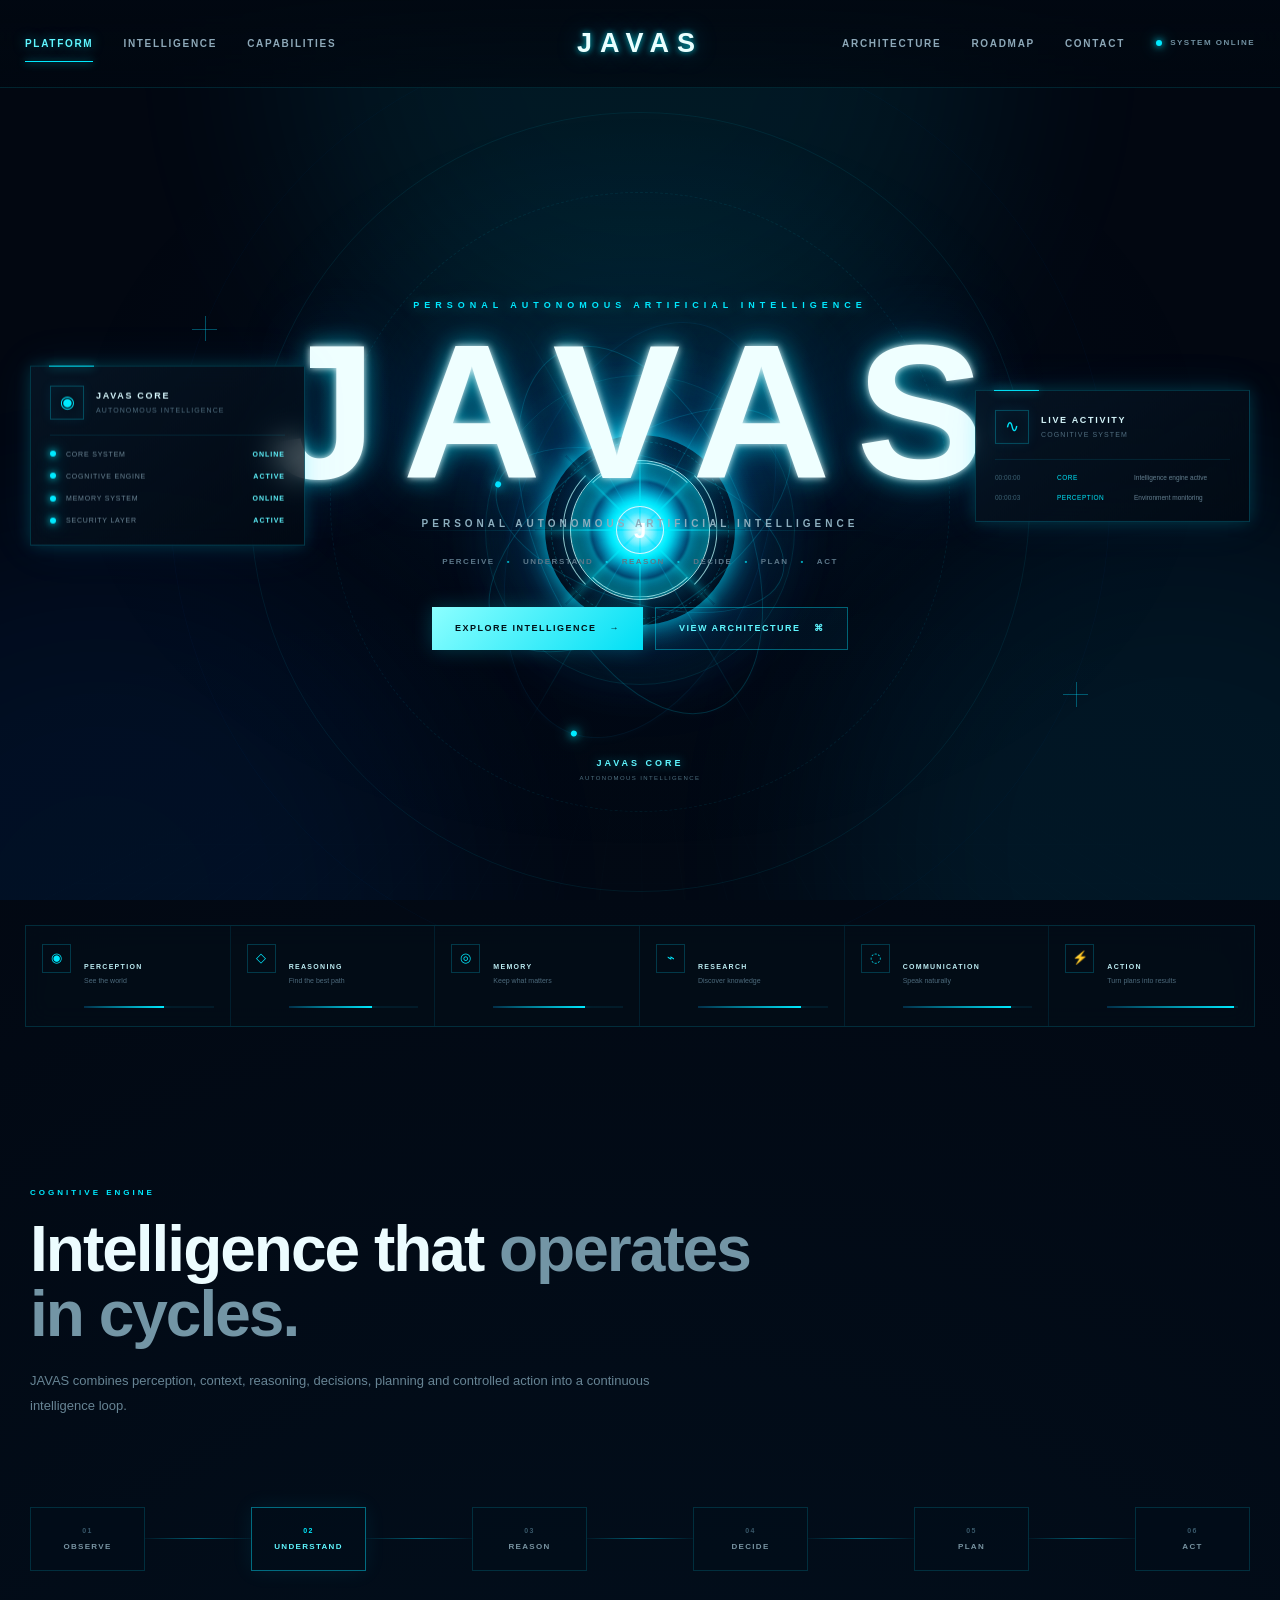
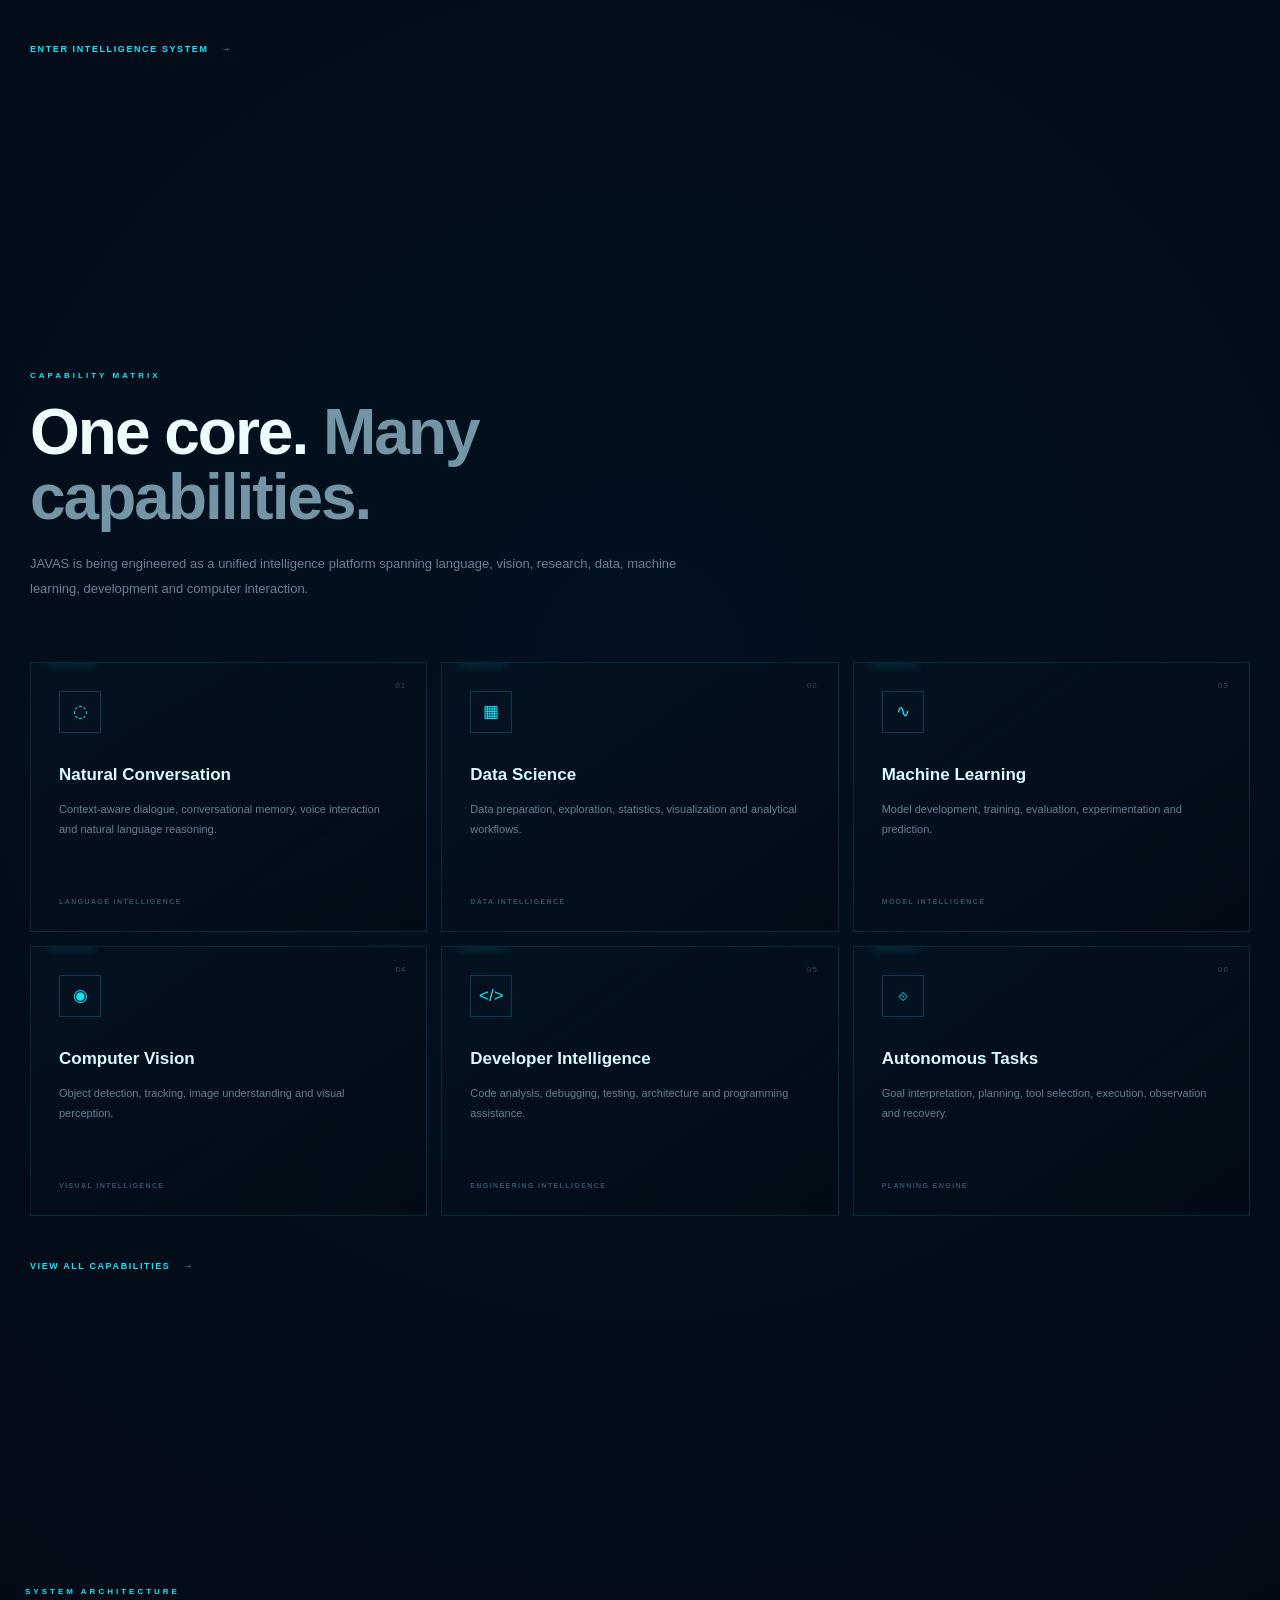
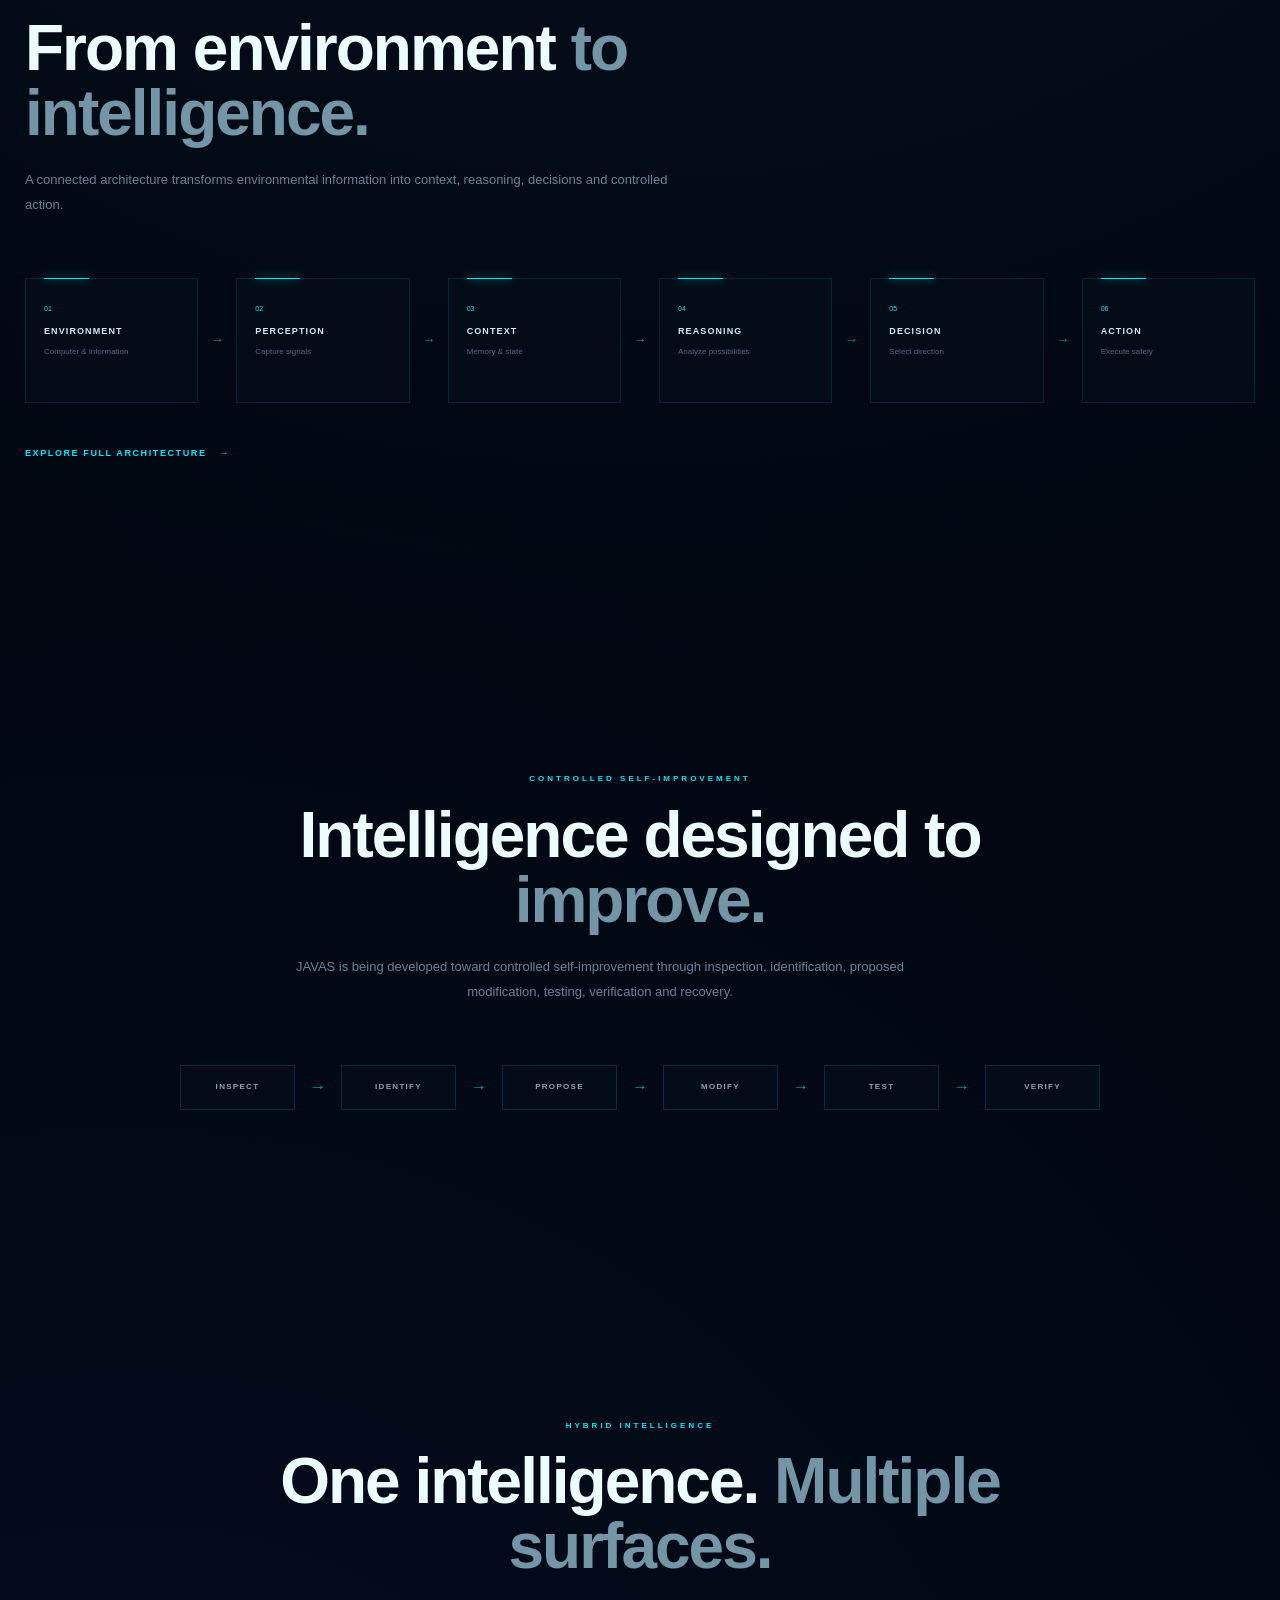
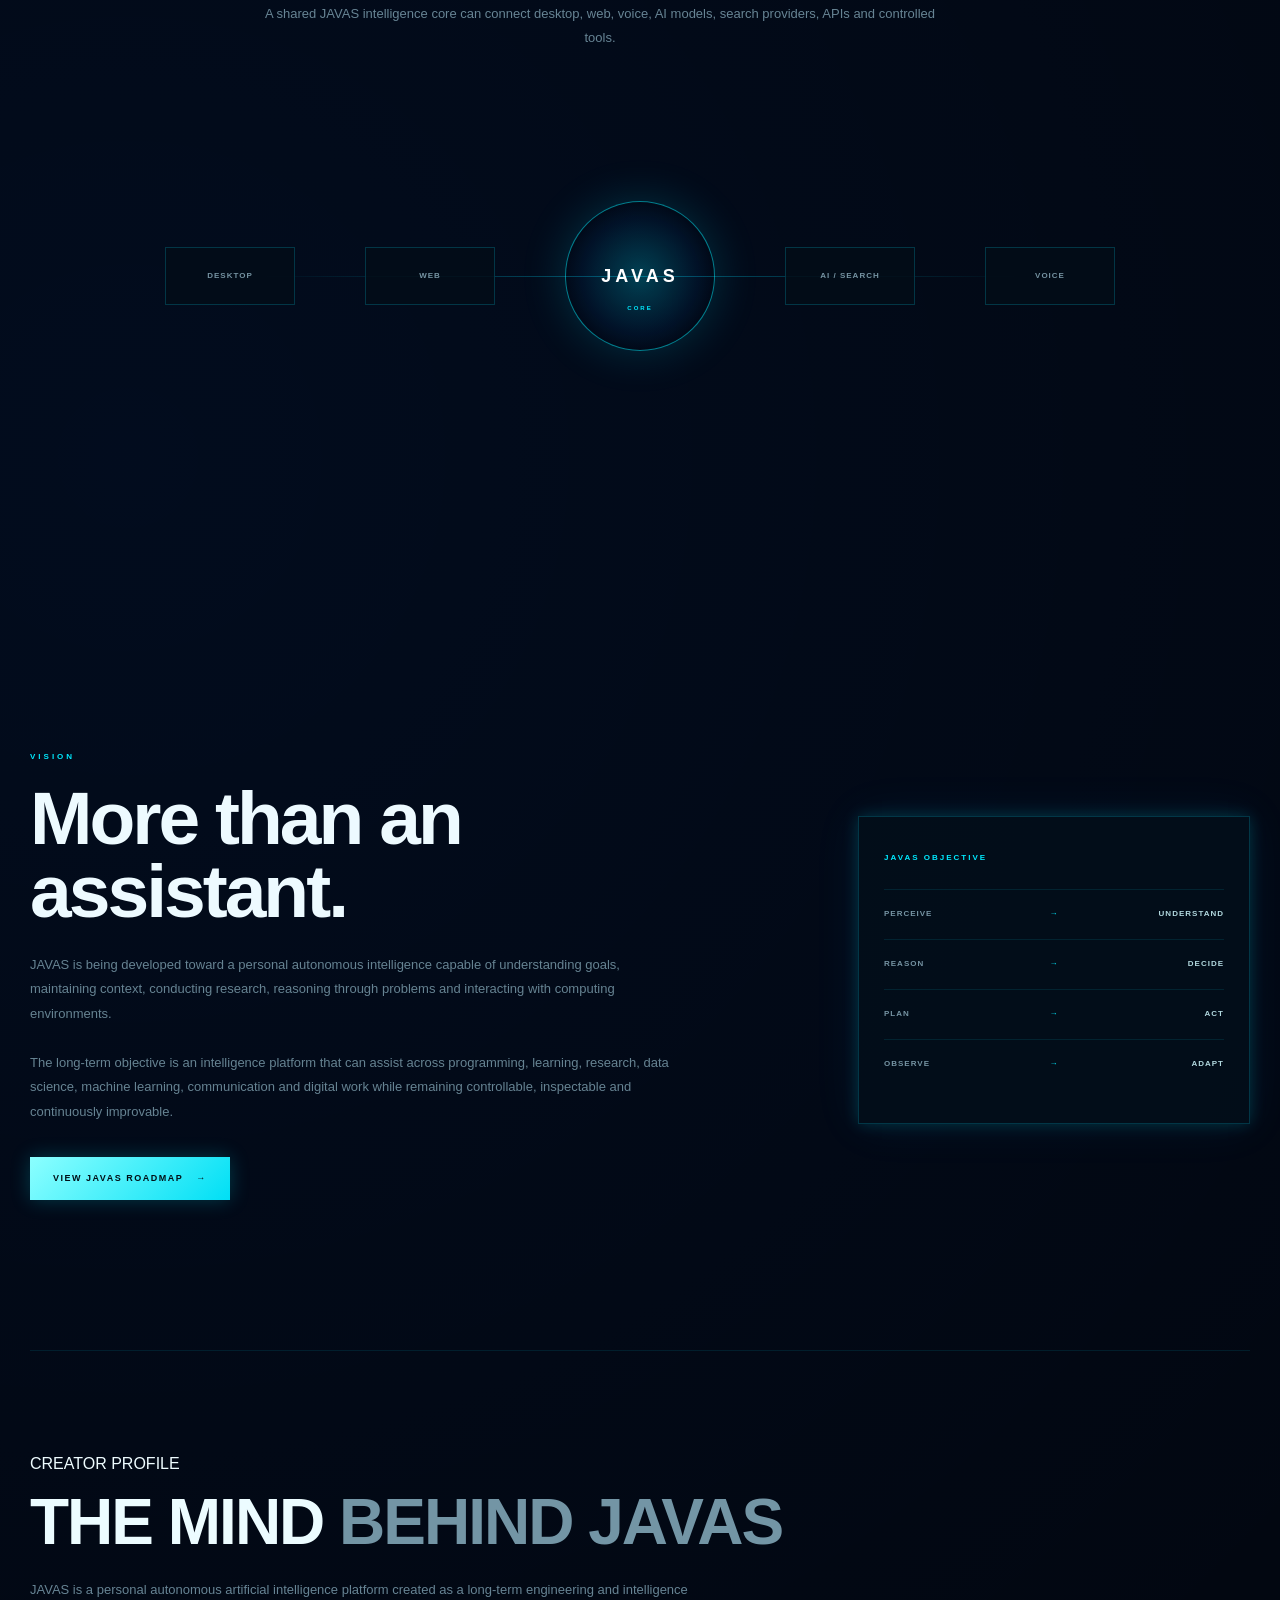
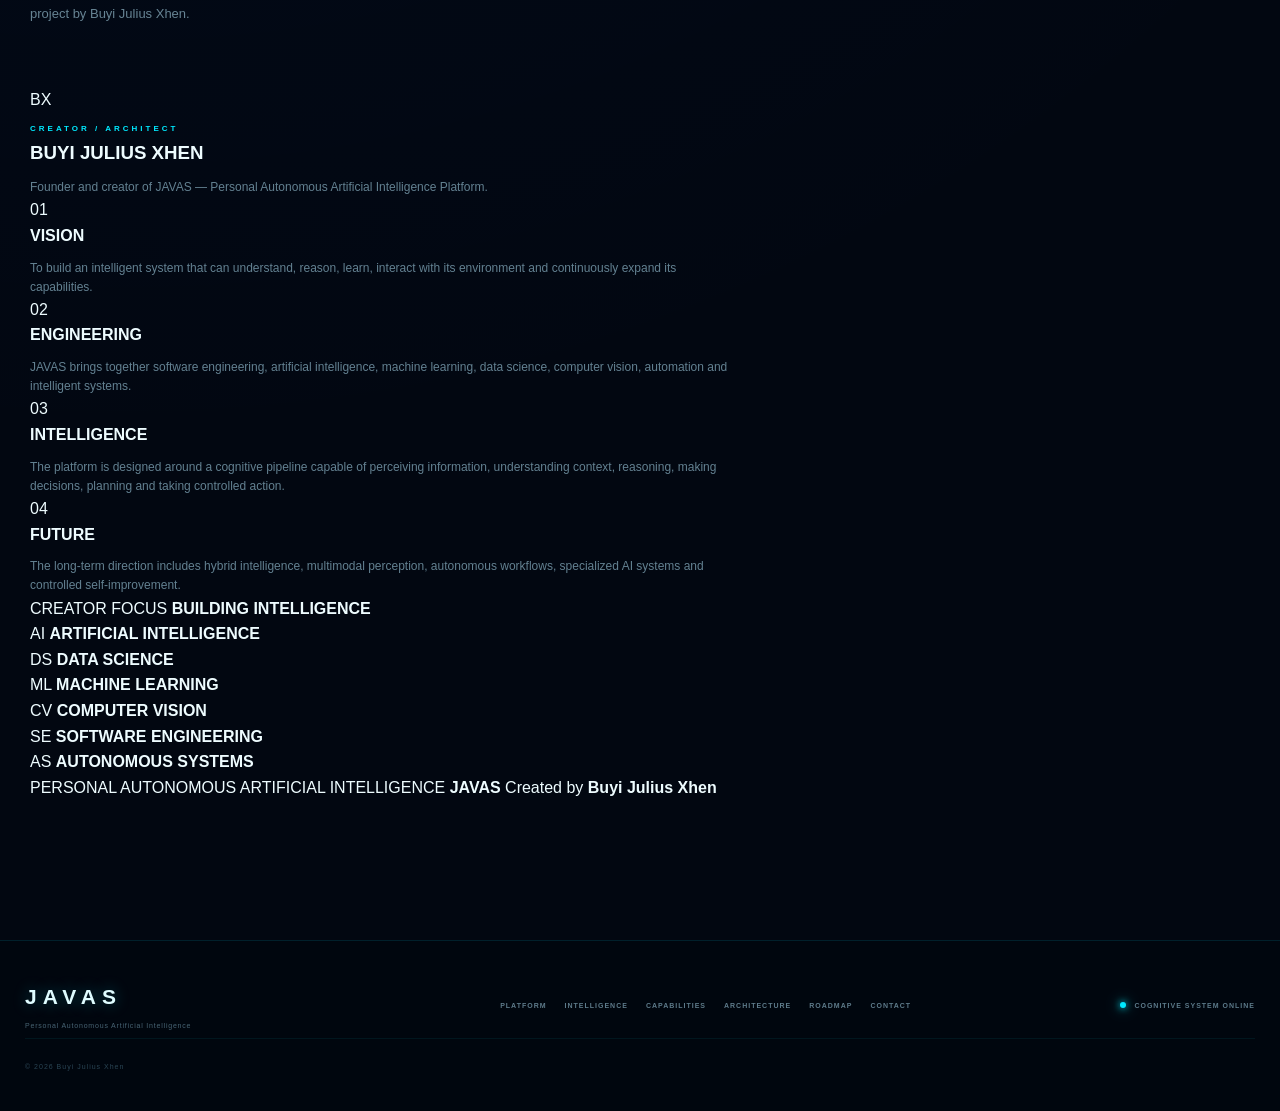
==== commit 1f302154: "Update index.html" ====
--- a/index.html
+++ b/index.html
@@ -1575,82 +1575,244 @@
         </section>
 
 
-        <!-- =====================================================
-             CREATOR
-             ===================================================== -->
-
-        <section class="creator-section">
-
-            <div class="creator-profile">
+        <!-- =========================================================
+     CREATOR PROFILE
+========================================================= -->
+
+<section class="section creator-section" id="creator">
+
+    <div class="section-heading">
+
+        <div class="section-eyebrow">
+            CREATOR PROFILE
+        </div>
+
+        <h2>
+            THE MIND
+            <span>BEHIND JAVAS</span>
+        </h2>
+
+        <p>
+            JAVAS is a personal autonomous artificial intelligence platform
+            created as a long-term engineering and intelligence project by
+            Buyi Julius Xhen.
+        </p>
+
+    </div>
+
+
+    <div class="creator-profile">
+
+        <!-- CREATOR IDENTITY -->
+
+        <div class="creator-identity">
+
+            <div class="creator-avatar">
+                <div class="creator-avatar-ring creator-avatar-ring-one"></div>
+                <div class="creator-avatar-ring creator-avatar-ring-two"></div>
+
+                <div class="creator-avatar-core">
+                    <span>BX</span>
+                </div>
+            </div>
+
+            <div class="creator-identity-text">
 
                 <span class="creator-label">
-                    CREATOR / ENGINEER
+                    CREATOR / ARCHITECT
                 </span>
 
-
-                <h2>
-                    Buyi Julius Xhen
-                </h2>
-
+                <h3>
+                    BUYI JULIUS XHEN
+                </h3>
 
                 <p>
-
-                    Creator of JAVAS —
-                    Personal Autonomous Artificial Intelligence.
-
+                    Founder and creator of JAVAS — Personal Autonomous
+                    Artificial Intelligence Platform.
                 </p>
 
-
-                <div class="creator-data">
-
-
-                    <div>
-
-                        <span>
-                            PROJECT
-                        </span>
-
-                        <strong>
-                            JAVAS
-                        </strong>
-
-                    </div>
-
-
-                    <div>
-
-                        <span>
-                            PRIMARY LANGUAGE
-                        </span>
-
-                        <strong>
-                            PYTHON
-                        </strong>
-
-                    </div>
-
-
-                    <div>
-
-                        <span>
-                            DOMAIN
-                        </span>
-
-                        <strong>
-                            ARTIFICIAL INTELLIGENCE
-                        </strong>
-
-                    </div>
-
-
-                </div>
-
-            </div>
-
-        </section>
-
-
-    </main>
+            </div>
+
+        </div>
+
+
+        <!-- CREATOR INFORMATION -->
+
+        <div class="creator-information">
+
+            <div class="creator-info-card">
+
+                <span class="creator-info-index">
+                    01
+                </span>
+
+                <div>
+                    <strong>
+                        VISION
+                    </strong>
+
+                    <p>
+                        To build an intelligent system that can understand,
+                        reason, learn, interact with its environment and
+                        continuously expand its capabilities.
+                    </p>
+                </div>
+
+            </div>
+
+
+            <div class="creator-info-card">
+
+                <span class="creator-info-index">
+                    02
+                </span>
+
+                <div>
+                    <strong>
+                        ENGINEERING
+                    </strong>
+
+                    <p>
+                        JAVAS brings together software engineering,
+                        artificial intelligence, machine learning, data
+                        science, computer vision, automation and intelligent
+                        systems.
+                    </p>
+                </div>
+
+            </div>
+
+
+            <div class="creator-info-card">
+
+                <span class="creator-info-index">
+                    03
+                </span>
+
+                <div>
+                    <strong>
+                        INTELLIGENCE
+                    </strong>
+
+                    <p>
+                        The platform is designed around a cognitive pipeline
+                        capable of perceiving information, understanding
+                        context, reasoning, making decisions, planning and
+                        taking controlled action.
+                    </p>
+                </div>
+
+            </div>
+
+
+            <div class="creator-info-card">
+
+                <span class="creator-info-index">
+                    04
+                </span>
+
+                <div>
+                    <strong>
+                        FUTURE
+                    </strong>
+
+                    <p>
+                        The long-term direction includes hybrid intelligence,
+                        multimodal perception, autonomous workflows,
+                        specialized AI systems and controlled
+                        self-improvement.
+                    </p>
+                </div>
+
+            </div>
+
+        </div>
+
+    </div>
+
+
+    <!-- CREATOR FOCUS -->
+
+    <div class="creator-focus">
+
+        <div class="creator-focus-heading">
+
+            <span>
+                CREATOR FOCUS
+            </span>
+
+            <strong>
+                BUILDING INTELLIGENCE
+            </strong>
+
+        </div>
+
+
+        <div class="creator-focus-grid">
+
+            <div class="creator-focus-item">
+                <span>AI</span>
+                <strong>ARTIFICIAL INTELLIGENCE</strong>
+            </div>
+
+            <div class="creator-focus-item">
+                <span>DS</span>
+                <strong>DATA SCIENCE</strong>
+            </div>
+
+            <div class="creator-focus-item">
+                <span>ML</span>
+                <strong>MACHINE LEARNING</strong>
+            </div>
+
+            <div class="creator-focus-item">
+                <span>CV</span>
+                <strong>COMPUTER VISION</strong>
+            </div>
+
+            <div class="creator-focus-item">
+                <span>SE</span>
+                <strong>SOFTWARE ENGINEERING</strong>
+            </div>
+
+            <div class="creator-focus-item">
+                <span>AS</span>
+                <strong>AUTONOMOUS SYSTEMS</strong>
+            </div>
+
+        </div>
+
+    </div>
+
+
+    <!-- CREATED BY -->
+
+    <div class="created-by">
+
+        <div class="created-by-line"></div>
+
+        <div class="created-by-content">
+
+            <span class="created-by-small">
+                PERSONAL AUTONOMOUS ARTIFICIAL INTELLIGENCE
+            </span>
+
+            <strong>
+                JAVAS
+            </strong>
+
+            <span class="created-by-text">
+                Created by
+                <b>Buyi Julius Xhen</b>
+            </span>
+
+        </div>
+
+        <div class="created-by-line"></div>
+
+    </div>
+
+</section>
 
 
     <!-- =====================================================
--- a/main.css
+++ b/main.css
@@ -1,29 +1,35 @@
 /* =========================================================
-   JAVAS — FUTURISTIC PUBLIC INTERFACE
-   Visual Core / Environment / Capability System
+   JAVAS — PERSONAL AUTONOMOUS ARTIFICIAL INTELLIGENCE
+   MAIN SYSTEM INTERFACE
    ========================================================= */
 
 :root {
-    --bg: #020611;
-    --bg-deep: #01030a;
-    --panel: rgba(4, 12, 28, 0.72);
-    --panel-strong: rgba(5, 16, 36, 0.9);
+    --bg: #020711;
+    --bg-deep: #01040a;
+    --panel: rgba(5, 15, 28, 0.72);
+    --panel-strong: rgba(4, 13, 25, 0.9);
 
     --cyan: #00eaff;
-    --cyan-soft: #67f7ff;
-    --blue: #287cff;
-    --blue-soft: #6aa8ff;
-
-    --text: #eafcff;
-    --muted: #7e9bb5;
-    --line: rgba(0, 220, 255, 0.16);
-
-    --glow:
-        0 0 8px rgba(0, 234, 255, 0.7),
-        0 0 24px rgba(0, 150, 255, 0.3);
-
-    --radius: 18px;
-}
+    --cyan-soft: #5ff6ff;
+    --blue: #168cff;
+    --blue-deep: #0754a8;
+
+    --text: #eefcff;
+    --text-soft: #9eb8c8;
+    --text-dim: #587487;
+
+    --line: rgba(0, 225, 255, 0.22);
+    --line-strong: rgba(0, 235, 255, 0.58);
+
+    --shadow-cyan:
+        0 0 15px rgba(0, 234, 255, 0.18),
+        0 0 45px rgba(0, 170, 255, 0.08);
+
+    --radius: 4px;
+
+    --max-width: 1500px;
+}
+
 
 /* =========================================================
    RESET
@@ -35,819 +41,2089 @@
     box-sizing: border-box;
 }
 
+
 html {
     scroll-behavior: smooth;
-    background: var(--bg-deep);
-}
+}
+
 
 body {
     min-height: 100vh;
-    overflow-x: hidden;
-
-    font-family:
-        Inter,
-        "Segoe UI",
-        Roboto,
-        Arial,
-        sans-serif;
-
-    color: var(--text);
+
     background:
         radial-gradient(
-            circle at 50% 20%,
-            rgba(0, 105, 190, 0.12),
-            transparent 34%
+            circle at 50% 30%,
+            rgba(0, 120, 180, 0.09),
+            transparent 32%
         ),
         radial-gradient(
-            circle at 50% 65%,
-            rgba(0, 234, 255, 0.045),
-            transparent 38%
+            circle at 10% 70%,
+            rgba(0, 100, 255, 0.055),
+            transparent 30%
         ),
-        var(--bg-deep);
-}
+        var(--bg);
+
+    color: var(--text);
+
+    font-family:
+        "Segoe UI",
+        Arial,
+        Helvetica,
+        sans-serif;
+
+    overflow-x: hidden;
+
+    line-height: 1.6;
+}
+
+
+body::selection {
+    background: rgba(0, 234, 255, 0.28);
+    color: white;
+}
+
+
+a {
+    color: inherit;
+    text-decoration: none;
+}
+
+
+button,
+a {
+    -webkit-tap-highlight-color: transparent;
+}
+
 
 /* =========================================================
-   GLOBAL ATMOSPHERE
+   BACKGROUND SYSTEM
    ========================================================= */
 
-body::before {
-    content: "";
+.background-system {
     position: fixed;
     inset: 0;
-    z-index: -4;
+
+    z-index: -10;
+
+    overflow: hidden;
+
     pointer-events: none;
+
+    background:
+        radial-gradient(
+            ellipse at center,
+            rgba(0, 120, 180, 0.04),
+            transparent 65%
+        );
+}
+
+
+.background-grid {
+    position: absolute;
+    inset: -10%;
+
+    opacity: 0.28;
 
     background-image:
         linear-gradient(
-            rgba(0, 220, 255, 0.035) 1px,
+            rgba(0, 220, 255, 0.055) 1px,
             transparent 1px
         ),
         linear-gradient(
             90deg,
-            rgba(0, 220, 255, 0.035) 1px,
+            rgba(0, 220, 255, 0.055) 1px,
             transparent 1px
         );
 
-    background-size: 70px 70px;
-
-    mask-image: linear-gradient(
-        to bottom,
-        black 0%,
-        rgba(0, 0, 0, 0.75) 55%,
-        transparent 100%
-    );
-
-    animation: gridDrift 24s linear infinite;
-}
-
-body::after {
-    content: "";
-    position: fixed;
+    background-size: 55px 55px;
+
+    transform:
+        perspective(700px)
+        rotateX(60deg)
+        translateY(12%);
+
+    transform-origin: center bottom;
+
+    mask-image:
+        linear-gradient(
+            to top,
+            rgba(0, 0, 0, 0.9),
+            transparent 75%
+        );
+}
+
+
+.background-glow {
+    position: absolute;
+
+    width: 700px;
+    height: 700px;
+
+    border-radius: 50%;
+
+    filter: blur(100px);
+
+    opacity: 0.08;
+}
+
+
+.background-glow-one {
+    top: -300px;
+    left: 50%;
+
+    transform: translateX(-50%);
+
+    background: #00dfff;
+}
+
+
+.background-glow-two {
+    bottom: -350px;
+    left: -250px;
+
+    background: #006eff;
+}
+
+
+.background-glow-three {
+    bottom: -300px;
+    right: -250px;
+
+    background: #00bfff;
+}
+
+
+.background-noise {
+    position: absolute;
     inset: 0;
-    z-index: -3;
-    pointer-events: none;
-
-    background:
+
+    opacity: 0.025;
+
+    background-image:
         radial-gradient(
-            circle at 50% 25%,
-            rgba(0, 234, 255, 0.07),
-            transparent 22%
-        ),
-        radial-gradient(
-            circle at 15% 60%,
-            rgba(40, 124, 255, 0.05),
-            transparent 28%
-        ),
-        radial-gradient(
-            circle at 85% 60%,
-            rgba(0, 234, 255, 0.045),
-            transparent 28%
+            rgba(255,255,255,0.8) 0.5px,
+            transparent 0.5px
         );
-}
-
-@keyframes gridDrift {
-    from {
-        transform: translate3d(0, 0, 0);
-    }
-
-    to {
-        transform: translate3d(70px, 70px, 0);
-    }
-}
+
+    background-size: 4px 4px;
+}
+
 
 /* =========================================================
    HEADER
    ========================================================= */
 
-header {
+.site-header {
     position: fixed;
+
     top: 0;
     left: 0;
     right: 0;
+
     z-index: 1000;
 
-    height: 76px;
-
-    display: flex;
-    align-items: center;
-    justify-content: space-between;
-
-    padding: 0 6vw;
-
-    border-bottom: 1px solid rgba(0, 234, 255, 0.12);
+    height: 88px;
+
+    border-bottom:
+        1px solid
+        rgba(0, 230, 255, 0.13);
 
     background:
         linear-gradient(
             180deg,
-            rgba(1, 7, 18, 0.94),
-            rgba(1, 7, 18, 0.72)
+            rgba(1, 8, 17, 0.94),
+            rgba(1, 8, 17, 0.72)
         );
 
     backdrop-filter: blur(18px);
 }
 
-.logo {
+
+.header-inner {
     position: relative;
 
-    color: var(--cyan);
-    font-size: 1.15rem;
-    font-weight: 800;
-    letter-spacing: 0.22em;
-
-    text-shadow:
-        0 0 8px rgba(0, 234, 255, 0.8),
-        0 0 22px rgba(0, 234, 255, 0.35);
-
-    animation: logoPulse 3s ease-in-out infinite;
-}
-
-@keyframes logoPulse {
-    0%,
-    100% {
-        opacity: 0.86;
-    }
-
-    50% {
-        opacity: 1;
-    }
-}
-
-nav {
+    width: min(
+        calc(100% - 50px),
+        var(--max-width)
+    );
+
+    height: 100%;
+
+    margin: auto;
+
     display: flex;
+
     align-items: center;
+
+    justify-content: center;
+}
+
+
+.site-nav {
+    position: absolute;
+
+    top: 0;
+
+    height: 100%;
+
+    display: flex;
+
+    align-items: center;
+
     gap: 30px;
 }
 
-nav a {
+
+.site-nav-left {
+    left: 0;
+}
+
+
+.site-nav-right {
+    right: 0;
+
+    padding-right: 130px;
+}
+
+
+.site-nav a {
     position: relative;
 
-    color: var(--muted);
-    text-decoration: none;
-
-    font-size: 0.75rem;
-    font-weight: 600;
-    letter-spacing: 0.13em;
-    text-transform: uppercase;
+    color: #8da8b8;
+
+    font-size: 10px;
+
+    font-weight: 700;
+
+    letter-spacing: 1.7px;
 
     transition:
         color 0.25s ease,
         text-shadow 0.25s ease;
 }
 
-nav a::after {
+
+.site-nav a::after {
     content: "";
+
     position: absolute;
 
-    left: 50%;
-    bottom: -8px;
+    left: 0;
+    bottom: -10px;
 
     width: 0;
     height: 1px;
 
     background: var(--cyan);
-    box-shadow: var(--glow);
-
-    transform: translateX(-50%);
-    transition: width 0.3s ease;
-}
-
-nav a:hover,
-nav a.active {
+
+    box-shadow:
+        0 0 8px var(--cyan);
+
+    transition:
+        width 0.25s ease;
+}
+
+
+.site-nav a:hover,
+.site-nav a.active {
+    color: var(--cyan-soft);
+
+    text-shadow:
+        0 0 12px
+        rgba(0, 234, 255, 0.5);
+}
+
+
+.site-nav a:hover::after,
+.site-nav a.active::after {
+    width: 100%;
+}
+
+
+/* =========================================================
+   CENTER BRAND
+   ========================================================= */
+
+.brand-center {
+    position: absolute;
+
+    left: 50%;
+    top: 50%;
+
+    transform:
+        translate(-50%, -50%);
+
+    z-index: 5;
+}
+
+
+.brand-logo {
+    display: block;
+
+    color: #eaffff;
+
+    font-size: 27px;
+
+    font-weight: 900;
+
+    letter-spacing: 8px;
+
+    text-shadow:
+        0 0 6px rgba(0, 240, 255, 0.8),
+        0 0 25px rgba(0, 200, 255, 0.38);
+
+    transition:
+        text-shadow 0.3s ease,
+        transform 0.3s ease;
+}
+
+
+.brand-center:hover .brand-logo {
+    transform: scale(1.05);
+
+    text-shadow:
+        0 0 8px rgba(0, 240, 255, 1),
+        0 0 35px rgba(0, 210, 255, 0.65);
+}
+
+
+/* =========================================================
+   HEADER STATUS
+   ========================================================= */
+
+.header-status {
+    position: absolute;
+
+    right: 0;
+
+    display: flex;
+
+    align-items: center;
+
+    gap: 8px;
+
+    color: #7191a2;
+
+    font-size: 8px;
+
+    font-weight: 700;
+
+    letter-spacing: 1.5px;
+}
+
+
+.status-dot,
+.panel-status-indicator {
+    display: inline-block;
+
+    width: 6px;
+    height: 6px;
+
+    border-radius: 50%;
+
+    background: var(--cyan);
+
+    box-shadow:
+        0 0 7px var(--cyan),
+        0 0 15px rgba(0, 234, 255, 0.8);
+
+    animation:
+        statusPulse 2s infinite;
+}
+
+
+@keyframes statusPulse {
+
+    0%,
+    100% {
+        opacity: 1;
+    }
+
+    50% {
+        opacity: 0.35;
+    }
+
+}
+
+
+/* =========================================================
+   HERO
+   ========================================================= */
+
+.hero {
+    position: relative;
+
+    min-height: 930px;
+
+    padding-top: 88px;
+
+    overflow: hidden;
+
+    display: flex;
+
+    align-items: center;
+
+    justify-content: center;
+}
+
+
+.hero::before {
+    content: "";
+
+    position: absolute;
+
+    top: 88px;
+    left: 50%;
+
+    width: 900px;
+    height: 600px;
+
+    transform:
+        translateX(-50%);
+
+    background:
+        radial-gradient(
+            ellipse,
+            rgba(0, 190, 255, 0.08),
+            transparent 65%
+        );
+
+    pointer-events: none;
+}
+
+
+/* =========================================================
+   HERO HUD
+   ========================================================= */
+
+.hero-hud {
+    position: absolute;
+
+    inset: 0;
+
+    pointer-events: none;
+}
+
+
+.hud-ring {
+    position: absolute;
+
+    left: 50%;
+    top: 54%;
+
+    border:
+        1px solid
+        rgba(0, 220, 255, 0.08);
+
+    border-radius: 50%;
+
+    transform:
+        translate(-50%, -50%);
+}
+
+
+.hud-ring-one {
+    width: 780px;
+    height: 780px;
+}
+
+
+.hud-ring-two {
+    width: 620px;
+    height: 620px;
+
+    border-style: dashed;
+
+    animation:
+        slowRotate 35s linear infinite;
+}
+
+
+.hud-ring-three {
+    width: 940px;
+    height: 940px;
+
+    border-color:
+        rgba(0, 150, 255, 0.035);
+
+    animation:
+        slowRotateReverse 50s linear infinite;
+}
+
+
+@keyframes slowRotate {
+
+    from {
+        transform:
+            translate(-50%, -50%)
+            rotate(0deg);
+    }
+
+    to {
+        transform:
+            translate(-50%, -50%)
+            rotate(360deg);
+    }
+
+}
+
+
+@keyframes slowRotateReverse {
+
+    from {
+        transform:
+            translate(-50%, -50%)
+            rotate(360deg);
+    }
+
+    to {
+        transform:
+            translate(-50%, -50%)
+            rotate(0deg);
+    }
+
+}
+
+
+.hud-crosshair {
+    position: absolute;
+
+    width: 25px;
+    height: 25px;
+}
+
+
+.hud-crosshair::before,
+.hud-crosshair::after {
+    content: "";
+
+    position: absolute;
+
+    background: rgba(0, 220, 255, 0.35);
+}
+
+
+.hud-crosshair::before {
+    top: 50%;
+    left: 0;
+
+    width: 100%;
+    height: 1px;
+}
+
+
+.hud-crosshair::after {
+    left: 50%;
+    top: 0;
+
+    width: 1px;
+    height: 100%;
+}
+
+
+.hud-crosshair-one {
+    left: 15%;
+    top: 34%;
+}
+
+
+.hud-crosshair-two {
+    right: 15%;
+    bottom: 24%;
+}
+
+
+/* =========================================================
+   HERO CONTENT
+   ========================================================= */
+
+.hero-content {
+    position: relative;
+
+    z-index: 10;
+
+    text-align: center;
+
+    max-width: 900px;
+
+    margin-top: -70px;
+}
+
+
+.hero-kicker {
+    margin-bottom: 18px;
+
     color: var(--cyan);
-    text-shadow: 0 0 12px rgba(0, 234, 255, 0.55);
-}
-
-nav a:hover::after,
-nav a.active::after {
+
+    font-size: 9px;
+
+    font-weight: 700;
+
+    letter-spacing: 5px;
+
+    text-shadow:
+        0 0 12px
+        rgba(0, 234, 255, 0.55);
+}
+
+
+.hero-logo {
+    margin: 0;
+
+    font-size:
+        clamp(
+            105px,
+            15vw,
+            225px
+        );
+
+    line-height: 0.85;
+
+    font-weight: 900;
+
+    letter-spacing:
+        clamp(
+            10px,
+            2vw,
+            30px
+        );
+
+    color: #efffff;
+
+    text-shadow:
+        0 0 7px rgba(255,255,255,0.9),
+        0 0 25px rgba(0, 234, 255, 0.65),
+        0 0 70px rgba(0, 140, 255, 0.3);
+
+    animation:
+        logoPulse 5s ease-in-out infinite;
+}
+
+
+@keyframes logoPulse {
+
+    0%,
+    100% {
+        text-shadow:
+            0 0 7px rgba(255,255,255,0.9),
+            0 0 25px rgba(0,234,255,0.65),
+            0 0 70px rgba(0,140,255,0.3);
+    }
+
+    50% {
+        text-shadow:
+            0 0 9px rgba(255,255,255,1),
+            0 0 35px rgba(0,234,255,0.85),
+            0 0 100px rgba(0,140,255,0.42);
+    }
+
+}
+
+
+.hero-subtitle {
+    margin-top: 23px;
+
+    color: #8caebe;
+
+    font-size: 10px;
+
+    font-weight: 600;
+
+    letter-spacing: 4px;
+}
+
+
+.hero-process {
+    margin-top: 24px;
+
+    display: flex;
+
+    align-items: center;
+
+    justify-content: center;
+
+    flex-wrap: wrap;
+
+    gap: 12px;
+
+    color: #5c788a;
+
+    font-size: 8px;
+
+    font-weight: 700;
+
+    letter-spacing: 1.5px;
+}
+
+
+.hero-process i {
+    color: var(--cyan);
+
+    font-style: normal;
+
+    opacity: 0.7;
+}
+
+
+.hero-actions {
+    margin-top: 38px;
+
+    display: flex;
+
+    justify-content: center;
+
+    gap: 12px;
+}
+
+
+.primary-button,
+.secondary-button {
+    min-height: 43px;
+
+    padding: 0 23px;
+
+    display: inline-flex;
+
+    align-items: center;
+
+    justify-content: center;
+
+    gap: 13px;
+
+    font-size: 9px;
+
+    font-weight: 800;
+
+    letter-spacing: 1.5px;
+
+    transition:
+        transform 0.25s ease,
+        box-shadow 0.25s ease,
+        background 0.25s ease;
+}
+
+
+.primary-button {
+    color: #001017;
+
+    background:
+        linear-gradient(
+            135deg,
+            #8cffff,
+            #00dff5
+        );
+
+    box-shadow:
+        0 0 20px rgba(0, 234, 255, 0.22);
+}
+
+
+.primary-button:hover {
+    transform: translateY(-2px);
+
+    box-shadow:
+        0 0 30px rgba(0, 234, 255, 0.45);
+}
+
+
+.secondary-button {
+    color: var(--cyan-soft);
+
+    border:
+        1px solid
+        rgba(0, 230, 255, 0.38);
+
+    background:
+        rgba(0, 150, 220, 0.05);
+}
+
+
+.secondary-button:hover {
+    transform: translateY(-2px);
+
+    background:
+        rgba(0, 210, 255, 0.09);
+
+    box-shadow:
+        0 0 22px rgba(0, 210, 255, 0.16);
+}
+
+
+/* =========================================================
+   HERO PANELS
+   ========================================================= */
+
+.hero-panel {
+    position: absolute;
+
+    z-index: 15;
+
+    width: 275px;
+
+    padding: 19px;
+
+    border:
+        1px solid
+        rgba(0, 225, 255, 0.2);
+
+    background:
+        linear-gradient(
+            145deg,
+            rgba(7, 23, 39, 0.82),
+            rgba(2, 10, 19, 0.7)
+        );
+
+    box-shadow:
+        var(--shadow-cyan);
+
+    backdrop-filter: blur(14px);
+}
+
+
+.hero-panel::before,
+.capability-card::before,
+.architecture-node::before {
+    content: "";
+
+    position: absolute;
+
+    top: -1px;
+    left: 18px;
+
+    width: 45px;
+    height: 1px;
+
+    background: var(--cyan);
+
+    box-shadow:
+        0 0 10px var(--cyan);
+}
+
+
+.hero-panel-left {
+    left:
+        max(
+            30px,
+            calc((100vw - var(--max-width)) / 2)
+        );
+
+    top: 49%;
+
+    transform:
+        translateY(-50%);
+}
+
+
+.hero-panel-right {
+    right:
+        max(
+            30px,
+            calc((100vw - var(--max-width)) / 2)
+        );
+
+    top: 49%;
+
+    transform:
+        translateY(-50%);
+}
+
+
+.panel-header {
+    display: flex;
+
+    gap: 12px;
+
+    align-items: center;
+
+    padding-bottom: 15px;
+
+    margin-bottom: 13px;
+
+    border-bottom:
+        1px solid
+        rgba(0, 220, 255, 0.11);
+}
+
+
+.panel-icon {
+    width: 34px;
+    height: 34px;
+
+    display: grid;
+
+    place-items: center;
+
+    border:
+        1px solid
+        rgba(0, 225, 255, 0.28);
+
+    color: var(--cyan);
+
+    font-size: 17px;
+
+    box-shadow:
+        inset 0 0 18px
+        rgba(0, 210, 255, 0.05),
+        0 0 12px
+        rgba(0, 210, 255, 0.08);
+}
+
+
+.panel-header strong {
+    display: block;
+
+    color: #d9faff;
+
+    font-size: 9px;
+
+    letter-spacing: 1.7px;
+}
+
+
+.panel-header span {
+    display: block;
+
+    margin-top: 2px;
+
+    color: #527082;
+
+    font-size: 7px;
+
+    letter-spacing: 1.1px;
+}
+
+
+.panel-status-list {
+    display: grid;
+
+    gap: 11px;
+}
+
+
+.panel-status {
+    display: grid;
+
+    grid-template-columns:
+        8px
+        1fr
+        auto;
+
+    align-items: center;
+
+    gap: 8px;
+
+    color: #6e8999;
+
+    font-size: 7px;
+
+    letter-spacing: 0.8px;
+}
+
+
+.panel-status strong {
+    color: var(--cyan-soft);
+
+    font-size: 7px;
+
+    letter-spacing: 1px;
+}
+
+
+.hero-activity {
+    display: grid;
+
+    gap: 11px;
+}
+
+
+.hero-activity-line {
+    display: grid;
+
+    grid-template-columns:
+        55px
+        70px
+        1fr;
+
+    gap: 7px;
+
+    color: #668293;
+
+    font-size: 6.5px;
+
+    line-height: 1.4;
+}
+
+
+.activity-time {
+    color: #3d6375;
+}
+
+
+.activity-type {
+    color: var(--cyan);
+
+    letter-spacing: 0.5px;
+}
+
+
+/* =========================================================
+   ENERGY CORE
+   ========================================================= */
+
+.core-system {
+    position: absolute;
+
+    left: 50%;
+    top: 57%;
+
+    width: 470px;
+    height: 470px;
+
+    transform:
+        translate(-50%, -50%);
+
+    z-index: 7;
+
+    pointer-events: none;
+}
+
+
+.core-ambient {
+    position: absolute;
+
+    inset: 25%;
+
+    border-radius: 50%;
+
+    background:
+        radial-gradient(
+            circle,
+            rgba(0, 238, 255, 0.18),
+            rgba(0, 120, 255, 0.08) 35%,
+            transparent 72%
+        );
+
+    filter: blur(30px);
+
+    animation:
+        coreBreath 4s ease-in-out infinite;
+}
+
+
+@keyframes coreBreath {
+
+    0%,
+    100% {
+        transform: scale(0.9);
+        opacity: 0.65;
+    }
+
+    50% {
+        transform: scale(1.1);
+        opacity: 1;
+    }
+
+}
+
+
+.core-field {
+    position: absolute;
+
+    inset: 17%;
+
+    border-radius: 50%;
+
+    border:
+        1px solid
+        rgba(0, 230, 255, 0.13);
+
+    box-shadow:
+        inset 0 0 45px
+        rgba(0, 220, 255, 0.08),
+        0 0 50px
+        rgba(0, 170, 255, 0.08);
+}
+
+
+.core-hud-line {
+    position: absolute;
+
+    background:
+        linear-gradient(
+            90deg,
+            transparent,
+            rgba(0, 225, 255, 0.28),
+            transparent
+        );
+
+    height: 1px;
+
     width: 100%;
 }
+
+
+.core-hud-line-one {
+    top: 50%;
+}
+
+
+.core-hud-line-two {
+    top: 50%;
+
+    transform: rotate(60deg);
+}
+
+
+.core-hud-line-three {
+    top: 50%;
+
+    transform: rotate(-60deg);
+}
+
+
+/* =========================================================
+   ORBITS
+   ========================================================= */
+
+.orbit-ring {
+    position: absolute;
+
+    left: 50%;
+    top: 50%;
+
+    border-radius: 50%;
+
+    border:
+        1px solid
+        rgba(0, 224, 255, 0.18);
+
+    transform:
+        translate(-50%, -50%);
+
+    box-shadow:
+        0 0 12px
+        rgba(0, 210, 255, 0.04);
+}
+
+
+.orbit-ring-one {
+    width: 300px;
+    height: 145px;
+
+    transform:
+        translate(-50%, -50%)
+        rotate(18deg);
+
+    animation:
+        orbitOne 13s linear infinite;
+}
+
+
+.orbit-ring-two {
+    width: 350px;
+    height: 170px;
+
+    transform:
+        translate(-50%, -50%)
+        rotate(-35deg);
+
+    animation:
+        orbitTwo 18s linear infinite;
+}
+
+
+.orbit-ring-three {
+    width: 390px;
+    height: 210px;
+
+    transform:
+        translate(-50%, -50%)
+        rotate(67deg);
+
+    animation:
+        orbitThree 23s linear infinite;
+}
+
+
+.orbit-ring-four {
+    width: 430px;
+    height: 250px;
+
+    transform:
+        translate(-50%, -50%)
+        rotate(-72deg);
+
+    border-color:
+        rgba(0, 180, 255, 0.08);
+
+    animation:
+        orbitFour 30s linear infinite;
+}
+
+
+@keyframes orbitOne {
+
+    from {
+        transform:
+            translate(-50%, -50%)
+            rotate(18deg);
+    }
+
+    to {
+        transform:
+            translate(-50%, -50%)
+            rotate(378deg);
+    }
+
+}
+
+
+@keyframes orbitTwo {
+
+    from {
+        transform:
+            translate(-50%, -50%)
+            rotate(-35deg);
+    }
+
+    to {
+        transform:
+            translate(-50%, -50%)
+            rotate(-395deg);
+    }
+
+}
+
+
+@keyframes orbitThree {
+
+    from {
+        transform:
+            translate(-50%, -50%)
+            rotate(67deg);
+    }
+
+    to {
+        transform:
+            translate(-50%, -50%)
+            rotate(427deg);
+    }
+
+}
+
+
+@keyframes orbitFour {
+
+    from {
+        transform:
+            translate(-50%, -50%)
+            rotate(-72deg);
+    }
+
+    to {
+        transform:
+            translate(-50%, -50%)
+            rotate(288deg);
+    }
+
+}
+
+
+.orbit-node {
+    position: absolute;
+
+    top: 50%;
+    left: 0;
+
+    width: 6px;
+    height: 6px;
+
+    border-radius: 50%;
+
+    background: var(--cyan);
+
+    box-shadow:
+        0 0 8px var(--cyan),
+        0 0 18px var(--cyan);
+
+    transform:
+        translate(-50%, -50%);
+}
+
+
+/* =========================================================
+   ENERGY CORE BODY
+   ========================================================= */
+
+.energy-core {
+    position: absolute;
+
+    left: 50%;
+    top: 50%;
+
+    width: 190px;
+    height: 190px;
+
+    transform:
+        translate(-50%, -50%);
+
+    border-radius: 50%;
+
+    background:
+        radial-gradient(
+            circle,
+            rgba(168, 255, 255, 0.95) 0%,
+            rgba(0, 229, 255, 0.7) 11%,
+            rgba(0, 120, 255, 0.35) 27%,
+            rgba(0, 40, 100, 0.22) 46%,
+            transparent 70%
+        );
+
+    box-shadow:
+        0 0 25px
+        rgba(0, 234, 255, 0.75),
+        0 0 70px
+        rgba(0, 170, 255, 0.42),
+        0 0 130px
+        rgba(0, 120, 255, 0.18);
+
+    animation:
+        energyPulse 2.8s ease-in-out infinite;
+}
+
+
+@keyframes energyPulse {
+
+    0%,
+    100% {
+        transform:
+            translate(-50%, -50%)
+            scale(0.94);
+    }
+
+    50% {
+        transform:
+            translate(-50%, -50%)
+            scale(1.05);
+    }
+
+}
+
+
+.core-inner {
+    position: absolute;
+
+    inset: 25px;
+
+    border-radius: 50%;
+
+    border:
+        1px solid
+        rgba(220, 255, 255, 0.85);
+
+    box-shadow:
+        inset 0 0 25px
+        rgba(0, 240, 255, 0.65);
+}
+
+
+.core-energy {
+    position: absolute;
+
+    inset: 45px;
+
+    border-radius: 50%;
+
+    background:
+        radial-gradient(
+            circle,
+            white,
+            #bfffff 18%,
+            #00eaff 40%,
+            transparent 72%
+        );
+
+    filter: blur(1px);
+
+    box-shadow:
+        0 0 35px
+        rgba(0, 240, 255, 1);
+}
+
+
+.core-ring {
+    position: absolute;
+
+    left: 50%;
+    top: 50%;
+
+    border-radius: 50%;
+
+    border:
+        1px solid
+        rgba(190, 255, 255, 0.75);
+
+    transform:
+        translate(-50%, -50%);
+}
+
+
+.core-ring-one {
+    width: 135px;
+    height: 135px;
+
+    border-left-color: transparent;
+    border-right-color: transparent;
+
+    animation:
+        coreRotate 5s linear infinite;
+}
+
+
+.core-ring-two {
+    width: 155px;
+    height: 155px;
+
+    border-top-color: transparent;
+    border-bottom-color: transparent;
+
+    animation:
+        coreRotateReverse 7s linear infinite;
+}
+
+
+.core-ring-three {
+    width: 178px;
+    height: 178px;
+
+    border-color:
+        rgba(0, 235, 255, 0.2);
+
+    border-style: dashed;
+
+    animation:
+        coreRotate 15s linear infinite;
+}
+
+
+@keyframes coreRotate {
+
+    to {
+        transform:
+            translate(-50%, -50%)
+            rotate(360deg);
+    }
+
+}
+
+
+@keyframes coreRotateReverse {
+
+    to {
+        transform:
+            translate(-50%, -50%)
+            rotate(-360deg);
+    }
+
+}
+
+
+/* =========================================================
+   ENERGY SPIKES
+   ========================================================= */
+
+.core-spike {
+    position: absolute;
+
+    left: 50%;
+    top: 50%;
+
+    width: 2px;
+    height: 105px;
+
+    transform-origin: center bottom;
+
+    background:
+        linear-gradient(
+            to top,
+            rgba(0, 240, 255, 0.85),
+            transparent
+        );
+
+    box-shadow:
+        0 0 8px
+        rgba(0, 240, 255, 0.9);
+}
+
+
+.spike-one {
+    transform:
+        translate(-50%, -100%)
+        rotate(0deg);
+}
+
+
+.spike-two {
+    transform:
+        translate(-50%, -100%)
+        rotate(45deg);
+}
+
+
+.spike-three {
+    transform:
+        translate(-50%, -100%)
+        rotate(90deg);
+}
+
+
+.spike-four {
+    transform:
+        translate(-50%, -100%)
+        rotate(135deg);
+}
+
+
+.spike-five {
+    transform:
+        translate(-50%, -100%)
+        rotate(180deg);
+}
+
+
+.spike-six {
+    transform:
+        translate(-50%, -100%)
+        rotate(225deg);
+}
+
+
+.spike-seven {
+    transform:
+        translate(-50%, -100%)
+        rotate(270deg);
+}
+
+
+.spike-eight {
+    transform:
+        translate(-50%, -100%)
+        rotate(315deg);
+}
+
+
+.core-center {
+    position: absolute;
+
+    left: 50%;
+    top: 50%;
+
+    width: 48px;
+    height: 48px;
+
+    transform:
+        translate(-50%, -50%);
+
+    display: grid;
+
+    place-items: center;
+
+    border:
+        1px solid
+        rgba(255,255,255,0.8);
+
+    border-radius: 50%;
+
+    background:
+        radial-gradient(
+            circle,
+            rgba(255,255,255,0.95),
+            rgba(0,220,255,0.5) 55%,
+            rgba(0,120,255,0.2)
+        );
+
+    color: white;
+
+    font-size: 22px;
+
+    font-weight: 900;
+
+    box-shadow:
+        0 0 22px
+        rgba(0, 245, 255, 0.8);
+}
+
+
+.core-caption {
+    position: absolute;
+
+    left: 50%;
+    bottom: -18px;
+
+    transform:
+        translateX(-50%);
+
+    width: 230px;
+
+    text-align: center;
+}
+
+
+.core-caption-label {
+    display: block;
+
+    color: var(--cyan-soft);
+
+    font-size: 9px;
+
+    font-weight: 800;
+
+    letter-spacing: 3px;
+
+    text-shadow:
+        0 0 10px
+        rgba(0, 234, 255, 0.55);
+}
+
+
+.core-caption-status {
+    display: block;
+
+    margin-top: 3px;
+
+    color: #4f7181;
+
+    font-size: 6px;
+
+    letter-spacing: 1.4px;
+}
+
+
+/* =========================================================
+   SIGNAL SECTION
+   ========================================================= */
+
+.signal-section {
+    position: relative;
+
+    z-index: 20;
+
+    width: min(
+        calc(100% - 50px),
+        var(--max-width)
+    );
+
+    margin:
+        -5px auto
+        0;
+}
+
+
+.signal-bar {
+    display: grid;
+
+    grid-template-columns:
+        repeat(6, 1fr);
+
+    border:
+        1px solid
+        rgba(0, 225, 255, 0.16);
+
+    background:
+        rgba(3, 13, 24, 0.78);
+
+    backdrop-filter: blur(12px);
+}
+
+
+.signal-item {
+    min-height: 100px;
+
+    padding: 18px 16px;
+
+    display: grid;
+
+    grid-template-columns:
+        32px
+        1fr;
+
+    grid-template-rows:
+        auto
+        5px;
+
+    column-gap: 10px;
+
+    border-right:
+        1px solid
+        rgba(0, 220, 255, 0.1);
+}
+
+
+.signal-item:last-child {
+    border-right: 0;
+}
+
+
+.signal-icon {
+    grid-row: span 2;
+
+    width: 29px;
+    height: 29px;
+
+    display: grid;
+
+    place-items: center;
+
+    color: var(--cyan);
+
+    border:
+        1px solid
+        rgba(0, 220, 255, 0.22);
+
+    font-size: 13px;
+}
+
+
+.signal-information {
+    display: flex;
+
+    flex-direction: column;
+
+    justify-content: center;
+}
+
+
+.signal-label {
+    color: #bcecf2;
+
+    font-size: 7px;
+
+    font-weight: 800;
+
+    letter-spacing: 1.3px;
+}
+
+
+.signal-description {
+    margin-top: 2px;
+
+    color: #4d6b7c;
+
+    font-size: 7px;
+}
+
+
+.signal-track {
+    position: relative;
+
+    align-self: end;
+
+    height: 2px;
+
+    overflow: hidden;
+
+    background:
+        rgba(0, 210, 255, 0.08);
+}
+
+
+.signal-fill {
+    display: block;
+
+    height: 100%;
+
+    width: 68%;
+
+    background:
+        linear-gradient(
+            90deg,
+            rgba(0, 160, 255, 0.15),
+            var(--cyan)
+        );
+
+    box-shadow:
+        0 0 8px
+        rgba(0, 234, 255, 0.6);
+
+    animation:
+        signalFlow 3s ease-in-out infinite alternate;
+}
+
+
+.signal-item:nth-child(2) .signal-fill {
+    width: 83%;
+    animation-delay: 0.3s;
+}
+
+
+.signal-item:nth-child(3) .signal-fill {
+    width: 72%;
+    animation-delay: 0.6s;
+}
+
+
+.signal-item:nth-child(4) .signal-fill {
+    width: 91%;
+    animation-delay: 0.9s;
+}
+
+
+.signal-item:nth-child(5) .signal-fill {
+    width: 61%;
+    animation-delay: 1.2s;
+}
+
+
+.signal-item:nth-child(6) .signal-fill {
+    width: 76%;
+    animation-delay: 1.5s;
+}
+
+
+@keyframes signalFlow {
+
+    from {
+        opacity: 0.55;
+        transform: scaleX(0.85);
+        transform-origin: left;
+    }
+
+    to {
+        opacity: 1;
+        transform: scaleX(1);
+        transform-origin: left;
+    }
+
+}
+
 
 /* =========================================================
    GENERAL SECTIONS
    ========================================================= */
 
-section {
+.home-section {
     position: relative;
+
+    width: min(
+        calc(100% - 50px),
+        1220px
+    );
+
+    margin: 0 auto;
+
+    padding:
+        150px
+        0;
+}
+
+
+.section-heading {
+    max-width: 760px;
+
+    margin-bottom: 60px;
+}
+
+
+.section-kicker,
+.creator-label {
+    color: var(--cyan);
+
+    font-size: 8px;
+
+    font-weight: 800;
+
+    letter-spacing: 3px;
+}
+
+
+.section-heading h2 {
+    margin-top: 14px;
+
+    color: #ecfcff;
+
+    font-size:
+        clamp(
+            38px,
+            5vw,
+            65px
+        );
+
+    line-height: 1.02;
+
+    letter-spacing: -2px;
+}
+
+
+.section-heading h2 span {
+    color: #7395a5;
+}
+
+
+.section-heading p {
+    max-width: 680px;
+
+    margin-top: 22px;
+
+    color: #678494;
+
+    font-size: 13px;
+
+    line-height: 1.9;
+}
+
+
+/* =========================================================
+   PIPELINE
+   ========================================================= */
+
+.pipeline-preview {
+    display: flex;
+
+    align-items: center;
+
     width: 100%;
-    padding: 110px 7vw;
-}
-
-.section-title {
-    margin-bottom: 12px;
-
+
+    padding: 28px 0;
+}
+
+
+.pipeline-node {
+    position: relative;
+
+    min-width: 115px;
+
+    padding: 17px 14px;
+
+    text-align: center;
+
+    border:
+        1px solid
+        rgba(0, 220, 255, 0.16);
+
+    color: #7894a2;
+
+    background:
+        rgba(3, 14, 25, 0.6);
+
+    font-size: 8px;
+
+    font-weight: 800;
+
+    letter-spacing: 1.3px;
+}
+
+
+.pipeline-node span {
+    display: block;
+
+    margin-bottom: 5px;
+
+    color: #38586a;
+
+    font-size: 7px;
+}
+
+
+.pipeline-node.active {
+    color: var(--cyan-soft);
+
+    border-color:
+        rgba(0, 225, 255, 0.45);
+
+    box-shadow:
+        0 0 20px
+        rgba(0, 220, 255, 0.08);
+}
+
+
+.pipeline-node.active span {
     color: var(--cyan);
-    font-size: clamp(1.5rem, 3vw, 2.5rem);
-    font-weight: 700;
-    letter-spacing: 0.08em;
+}
+
+
+.pipeline-line {
+    flex: 1;
+
+    height: 1px;
+
+    background:
+        linear-gradient(
+            90deg,
+            rgba(0, 220, 255, 0.05),
+            rgba(0, 220, 255, 0.4),
+            rgba(0, 220, 255, 0.05)
+        );
+}
+
+
+.section-action {
+    margin-top: 35px;
+}
+
+
+.text-button {
+    display: inline-flex;
+
+    align-items: center;
+
+    gap: 13px;
+
+    color: var(--cyan);
+
+    font-size: 9px;
+
+    font-weight: 800;
+
+    letter-spacing: 1.6px;
+
+    transition:
+        gap 0.25s ease,
+        text-shadow 0.25s ease;
+}
+
+
+.text-button:hover {
+    gap: 20px;
 
     text-shadow:
-        0 0 10px rgba(0, 234, 255, 0.35);
-}
-
-.section-subtitle {
-    max-width: 700px;
-
-    color: var(--muted);
-    line-height: 1.8;
-}
+        0 0 12px
+        rgba(0, 234, 255, 0.6);
+}
+
 
 /* =========================================================
-   HERO
+   CAPABILITY GRID
    ========================================================= */
-
-.hero {
-    min-height: 100vh;
-
-    display: flex;
-    flex-direction: column;
-    align-items: center;
-    justify-content: center;
-
-    padding-top: 120px;
-    padding-bottom: 80px;
-
-    text-align: center;
-}
-
-.hero h1 {
-    position: relative;
-    z-index: 5;
-
-    margin-bottom: 16px;
-
-    font-size: clamp(2.8rem, 8vw, 7.5rem);
-    line-height: 0.95;
-
-    font-weight: 800;
-    letter-spacing: -0.055em;
-
-    color: #f0ffff;
-
-    text-shadow:
-        0 0 14px rgba(0, 234, 255, 0.35),
-        0 0 60px rgba(0, 120, 255, 0.18);
-}
-
-.hero p {
-    position: relative;
-    z-index: 5;
-
-    max-width: 700px;
-
-    color: var(--muted);
-
-    font-size: clamp(0.95rem, 1.6vw, 1.15rem);
-    line-height: 1.8;
-}
-
-/* =========================================================
-   ENERGY CORE SYSTEM
-   ========================================================= */
-
-.core-system {
-    position: relative;
-
-    width: min(520px, 82vw);
-    height: min(520px, 82vw);
-
-    margin: 45px auto 25px;
-
-    display: flex;
-    align-items: center;
-    justify-content: center;
-
-    isolation: isolate;
-
-    cursor: crosshair;
-}
-
-/* Ambient field */
-
-.core-system::before {
-    content: "";
-
-    position: absolute;
-    inset: 8%;
-
-    border-radius: 50%;
-
-    background:
-        radial-gradient(
-            circle,
-            rgba(0, 234, 255, 0.16),
-            rgba(0, 130, 255, 0.07) 25%,
-            transparent 68%
-        );
-
-    filter: blur(18px);
-
-    animation:
-        coreField 4s ease-in-out infinite,
-        coreBreath 5s ease-in-out infinite;
-}
-
-.core-system::after {
-    content: "";
-
-    position: absolute;
-
-    width: 55%;
-    height: 55%;
-
-    border-radius: 50%;
-
-    border: 1px solid rgba(0, 234, 255, 0.06);
-
-    box-shadow:
-        0 0 60px rgba(0, 234, 255, 0.08),
-        inset 0 0 50px rgba(0, 120, 255, 0.06);
-
-    animation: slowSpin 18s linear infinite;
-}
-
-@keyframes coreField {
-    0%,
-    100% {
-        opacity: 0.65;
-        transform: scale(0.95);
-    }
-
-    50% {
-        opacity: 1;
-        transform: scale(1.08);
-    }
-}
-
-@keyframes coreBreath {
-    0%,
-    100% {
-        filter: blur(18px);
-    }
-
-    50% {
-        filter: blur(25px);
-    }
-}
-
-@keyframes slowSpin {
-    to {
-        transform: rotate(360deg);
-    }
-}
-
-/* =========================================================
-   ENERGY CORE
-   ========================================================= */
-
-.energy-core {
-    position: relative;
-    z-index: 8;
-
-    width: 150px;
-    height: 150px;
-
-    display: flex;
-    align-items: center;
-    justify-content: center;
-
-    border-radius: 50%;
-
-    background:
-        radial-gradient(
-            circle,
-            #ffffff 0%,
-            var(--cyan-soft) 8%,
-            var(--cyan) 18%,
-            rgba(0, 170, 255, 0.9) 32%,
-            rgba(0, 90, 255, 0.25) 56%,
-            transparent 72%
-        );
-
-    box-shadow:
-        0 0 12px #ffffff,
-        0 0 30px rgba(0, 234, 255, 1),
-        0 0 75px rgba(0, 160, 255, 0.8),
-        0 0 150px rgba(0, 90, 255, 0.38);
-
-    animation: coreEnergy 2.6s ease-in-out infinite;
-}
-
-.energy-core::before {
-    content: "";
-
-    position: absolute;
-    inset: -18px;
-
-    border-radius: 50%;
-
-    border: 1px solid rgba(0, 234, 255, 0.5);
-
-    box-shadow:
-        0 0 15px rgba(0, 234, 255, 0.7),
-        inset 0 0 15px rgba(0, 234, 255, 0.45);
-
-    animation:
-        coreRing 2s linear infinite,
-        ringPulse 2.8s ease-in-out infinite;
-}
-
-.energy-core::after {
-    content: "";
-
-    position: absolute;
-    inset: -42px;
-
-    border-radius: 50%;
-
-    border: 1px dashed rgba(0, 170, 255, 0.28);
-
-    animation: reverseSpin 9s linear infinite;
-}
-
-@keyframes coreEnergy {
-    0%,
-    100% {
-        transform: scale(0.94);
-        filter: brightness(0.95);
-    }
-
-    50% {
-        transform: scale(1.06);
-        filter: brightness(1.35);
-    }
-}
-
-@keyframes coreRing {
-    from {
-        transform: rotate(0deg) scale(0.9);
-    }
-
-    to {
-        transform: rotate(360deg) scale(1.08);
-    }
-}
-
-@keyframes ringPulse {
-    0%,
-    100% {
-        opacity: 0.45;
-    }
-
-    50% {
-        opacity: 1;
-    }
-}
-
-@keyframes reverseSpin {
-    to {
-        transform: rotate(-360deg);
-    }
-}
-
-/* =========================================================
-   ORBIT RINGS
-   ========================================================= */
-
-.orbit-ring {
-    position: absolute;
-
-    top: 50%;
-    left: 50%;
-
-    border-radius: 50%;
-
-    border: 1px solid rgba(0, 220, 255, 0.2);
-
-    transform: translate(-50%, -50%);
-
-    pointer-events: none;
-}
-
-.orbit-ring::before,
-.orbit-ring::after {
-    content: "";
-
-    position: absolute;
-
-    width: 7px;
-    height: 7px;
-
-    border-radius: 50%;
-
-    background: var(--cyan);
-
-    box-shadow:
-        0 0 8px var(--cyan),
-        0 0 22px var(--cyan),
-        0 0 42px rgba(0, 140, 255, 0.8);
-}
-
-.orbit-ring::before {
-    top: -3px;
-    left: 50%;
-
-    transform: translateX(-50%);
-}
-
-.orbit-ring::after {
-    right: -3px;
-    top: 50%;
-
-    transform: translateY(-50%);
-}
-
-.orbit-ring:nth-child(1) {
-    width: 230px;
-    height: 230px;
-
-    animation: orbitA 8s linear infinite;
-}
-
-.orbit-ring:nth-child(2) {
-    width: 330px;
-    height: 330px;
-
-    border-style: dashed;
-
-    animation: orbitB 13s linear infinite reverse;
-}
-
-.orbit-ring:nth-child(3) {
-    width: 430px;
-    height: 430px;
-
-    border-color: rgba(0, 120, 255, 0.12);
-
-    animation: orbitC 21s linear infinite;
-}
-
-@keyframes orbitA {
-    to {
-        transform: translate(-50%, -50%) rotate(360deg);
-    }
-}
-
-@keyframes orbitB {
-    to {
-        transform: translate(-50%, -50%) rotate(360deg);
-    }
-}
-
-@keyframes orbitC {
-    to {
-        transform: translate(-50%, -50%) rotate(360deg);
-    }
-}
-
-/* =========================================================
-   CORE CAPTION
-   ========================================================= */
-
-.core-caption {
-    position: absolute;
-
-    bottom: 2px;
-
-    left: 50%;
-    transform: translateX(-50%);
-
-    z-index: 10;
-
-    color: rgba(103, 247, 255, 0.78);
-
-    font-size: 0.66rem;
-    font-weight: 700;
-    letter-spacing: 0.3em;
-    white-space: nowrap;
-
-    text-shadow:
-        0 0 10px rgba(0, 234, 255, 0.45);
-}
-
-/* =========================================================
-   SIGNAL BAR
-   ========================================================= */
-
-.signal-bar {
-    width: min(1000px, 90vw);
-
-    margin: 30px auto 0;
-
-    display: grid;
-    grid-template-columns: repeat(6, 1fr);
-
-    gap: 10px;
-}
-
-.signal-item {
-    position: relative;
-
-    min-height: 54px;
-
-    display: flex;
-    flex-direction: column;
-    justify-content: center;
-
-    padding: 10px;
-
-    border: 1px solid rgba(0, 220, 255, 0.1);
-    border-radius: 10px;
-
-    background: rgba(2, 13, 29, 0.55);
-
-    overflow: hidden;
-}
-
-.signal-item::before {
-    content: "";
-
-    position: absolute;
-    left: 0;
-    bottom: 0;
-
-    width: var(--signal, 70%);
-    height: 2px;
-
-    background: var(--cyan);
-
-    box-shadow: var(--glow);
-
-    animation: signalPulse 1.7s ease-in-out infinite alternate;
-}
-
-.signal-label {
-    color: var(--muted);
-
-    font-size: 0.55rem;
-    font-weight: 700;
-    letter-spacing: 0.15em;
-}
-
-.signal-value {
-    margin-top: 5px;
-
-    color: var(--cyan-soft);
-
-    font-size: 0.72rem;
-    font-weight: 700;
-}
-
-@keyframes signalPulse {
-    from {
-        opacity: 0.4;
-    }
-
-    to {
-        opacity: 1;
-    }
-}
-
-/* =========================================================
-   CAPABILITY CARDS
-   ========================================================= */
-
-.capabilities {
-    position: relative;
-}
 
 .capability-grid {
     display: grid;
 
-    grid-template-columns: repeat(3, minmax(0, 1fr));
-
-    gap: 18px;
-
-    margin-top: 42px;
-}
+    grid-template-columns:
+        repeat(3, 1fr);
+
+    gap: 14px;
+}
+
 
 .capability-card {
     position: relative;
 
-    min-height: 210px;
+    min-height: 270px;
 
     padding: 28px;
 
-    border: 1px solid rgba(0, 220, 255, 0.12);
-    border-radius: var(--radius);
+    overflow: hidden;
+
+    border:
+        1px solid
+        rgba(0, 220, 255, 0.13);
 
     background:
         linear-gradient(
             145deg,
-            rgba(8, 23, 48, 0.85),
-            rgba(2, 9, 22, 0.7)
+            rgba(6, 20, 34, 0.72),
+            rgba(2, 9, 18, 0.55)
         );
-
-    box-shadow:
-        inset 0 1px 0 rgba(255, 255, 255, 0.025),
-        0 10px 40px rgba(0, 0, 0, 0.25);
-
-    overflow: hidden;
-
-    transition:
-        transform 0.35s ease,
-        border-color 0.35s ease,
-        box-shadow 0.35s ease;
-}
-
-.capability-card::before {
-    content: "";
-
-    position: absolute;
-    inset: 0;
-
-    background:
-        radial-gradient(
-            circle at var(--mx, 50%) var(--my, 50%),
-            rgba(0, 234, 255, 0.13),
-            transparent 35%
-        );
-
-    opacity: 0;
-
-    transition: opacity 0.35s ease;
-}
-
-.capability-card:hover {
-    transform: translateY(-8px);
-
-    border-color: rgba(0, 234, 255, 0.38);
-
-    box-shadow:
-        0 18px 55px rgba(0, 0, 0, 0.35),
-        0 0 35px rgba(0, 150, 255, 0.09);
-}
-
-.capability-card:hover::before {
-    opacity: 1;
-}
-
-.capability-card h3 {
-    position: relative;
-    z-index: 2;
-
-    margin-bottom: 12px;
-
-    color: var(--cyan-soft);
-
-    font-size: 1rem;
-    letter-spacing: 0.09em;
-    text-transform: uppercase;
-}
-
-.capability-card p {
-    position: relative;
-    z-index: 2;
-
-    color: var(--muted);
-
-    line-height: 1.75;
-    font-size: 0.9rem;
-}
-
-/* =========================================================
-   ARCHITECTURE
-   ========================================================= */
-
-.architecture-flow {
-    display: grid;
-
-    grid-template-columns:
-        repeat(4, minmax(0, 1fr));
-
-    gap: 16px;
-
-    margin-top: 42px;
-}
-
-.architecture-node {
-    position: relative;
-
-    padding: 26px;
-
-    border: 1px solid rgba(0, 220, 255, 0.13);
-    border-radius: 14px;
-
-    background: rgba(3, 13, 30, 0.7);
 
     transition:
         transform 0.3s ease,
@@ -855,993 +2131,1370 @@
         box-shadow 0.3s ease;
 }
 
-.architecture-node:hover {
-    transform: translateY(-5px);
-
-    border-color: rgba(0, 234, 255, 0.45);
+
+.capability-card:hover {
+    transform:
+        translateY(-5px);
+
+    border-color:
+        rgba(0, 225, 255, 0.4);
 
     box-shadow:
-        0 0 30px rgba(0, 180, 255, 0.1);
-}
-
-.architecture-node h3 {
-    color: var(--cyan);
-    margin-bottom: 9px;
-}
-
-.architecture-node p {
-    color: var(--muted);
-    line-height: 1.65;
-    font-size: 0.86rem;
-}
-
-.architecture-node:not(:last-child)::after {
-    content: "→";
-
+        0 0 30px
+        rgba(0, 190, 255, 0.08);
+}
+
+
+.card-number {
     position: absolute;
 
-    right: -25px;
-    top: 50%;
-
-    transform: translateY(-50%);
-
-    color: var(--cyan);
-
-    font-size: 1.2rem;
-
-    text-shadow: var(--glow);
-
-    z-index: 3;
-}
-
-/* =========================================================
-   COGNITIVE LOOP
-   ========================================================= */
-
-.cognitive-loop {
-    display: flex;
-
-    flex-wrap: wrap;
-    justify-content: center;
-
-    gap: 12px;
-
-    margin-top: 40px;
-}
-
-.cognitive-step {
-    position: relative;
-
-    padding: 13px 18px;
-
-    border: 1px solid rgba(0, 220, 255, 0.15);
-    border-radius: 999px;
-
-    color: var(--cyan-soft);
-
-    background: rgba(3, 14, 31, 0.65);
-
-    font-size: 0.68rem;
-    font-weight: 700;
-    letter-spacing: 0.14em;
-
-    transition:
-        transform 0.25s ease,
-        border-color 0.25s ease,
-        box-shadow 0.25s ease;
-}
-
-.cognitive-step:hover {
-    transform: translateY(-4px);
-
-    border-color: rgba(0, 234, 255, 0.55);
-
-    box-shadow:
-        0 0 25px rgba(0, 200, 255, 0.12);
-}
-
-/* =========================================================
-   ROADMAP
-   ========================================================= */
-
-.roadmap {
+    top: 17px;
+    right: 20px;
+
+    color: #2a4c5e;
+
+    font-size: 8px;
+
+    letter-spacing: 1px;
+}
+
+
+.card-icon {
+    width: 42px;
+    height: 42px;
+
     display: grid;
 
-    grid-template-columns:
-        repeat(3, minmax(0, 1fr));
-
-    gap: 18px;
-
-    margin-top: 40px;
-}
-
-.roadmap-item {
-    padding: 28px;
-
-    border-left: 2px solid rgba(0, 234, 255, 0.35);
-
-    background:
-        linear-gradient(
-            90deg,
-            rgba(0, 180, 255, 0.06),
-            transparent
-        );
-
-    transition:
-        border-color 0.3s ease,
-        transform 0.3s ease;
-}
-
-.roadmap-item:hover {
-    transform: translateX(7px);
-
-    border-color: var(--cyan);
-}
-
-.roadmap-item span {
-    display: block;
-
-    margin-bottom: 10px;
-
-    color: var(--cyan);
-
-    font-size: 0.62rem;
-    font-weight: 800;
-    letter-spacing: 0.16em;
-}
-
-.roadmap-item h3 {
-    margin-bottom: 10px;
-
-    color: var(--text);
-}
-
-.roadmap-item p {
-    color: var(--muted);
-
-    line-height: 1.7;
-}
-
-/* =========================================================
-   IDENTITY
-   ========================================================= */
-
-.identity {
-    padding-bottom: 130px;
-}
-
-.creator-profile {
-    position: relative;
-
-    max-width: 900px;
-
-    margin: 40px auto 0;
-    padding: 38px;
-
-    border: 1px solid rgba(0, 234, 255, 0.14);
-    border-radius: 20px;
-
-    background:
-        radial-gradient(
-            circle at 15% 50%,
-            rgba(0, 234, 255, 0.06),
-            transparent 35%
-        ),
-        rgba(3, 13, 29, 0.72);
-
-    box-shadow:
-        inset 0 1px 0 rgba(255, 255, 255, 0.025),
-        0 20px 70px rgba(0, 0, 0, 0.25);
-}
-
-.creator-profile h3 {
-    margin-bottom: 8px;
-
-    color: var(--cyan-soft);
-
-    font-size: 1.4rem;
-}
-
-.creator-profile p {
-    color: var(--muted);
-
-    line-height: 1.8;
-}
-
-.creator-meta {
-    display: flex;
-
-    flex-wrap: wrap;
-
-    gap: 10px;
-
-    margin-top: 22px;
-}
-
-.creator-meta span {
-    padding: 8px 12px;
-
-    border: 1px solid rgba(0, 220, 255, 0.12);
-    border-radius: 999px;
-
-    color: var(--cyan);
-
-    background: rgba(0, 160, 255, 0.04);
-
-    font-size: 0.62rem;
-    letter-spacing: 0.12em;
-}
-
-/* =========================================================
-   FOOTER
-   ========================================================= */
-
-footer {
-    position: relative;
-
-    padding: 35px 7vw;
-
-    border-top: 1px solid rgba(0, 220, 255, 0.1);
-
-    color: rgba(126, 155, 181, 0.65);
-
-    text-align: center;
-
-    font-size: 0.7rem;
-    letter-spacing: 0.1em;
-}
-
-/* =========================================================
-   REVEAL ANIMATION
-   ========================================================= */
-
-.reveal {
-    opacity: 0;
-
-    transform: translateY(28px);
-
-    transition:
-        opacity 0.8s ease,
-        transform 0.8s cubic-bezier(0.2, 0.8, 0.2, 1);
-}
-
-.reveal.visible {
-    opacity: 1;
-    transform: translateY(0);
-}
-
-/* =========================================================
-   RESPONSIVE
-   ========================================================= */
-
-@media (max-width: 900px) {
-
-    header {
-        padding: 0 4vw;
-    }
-
-    nav {
-        gap: 15px;
-    }
-
-    .capability-grid {
-        grid-template-columns: repeat(2, minmax(0, 1fr));
-    }
-
-    .architecture-flow {
-        grid-template-columns: repeat(2, minmax(0, 1fr));
-    }
-
-    .architecture-node:not(:last-child)::after {
-        display: none;
-    }
-
-    .roadmap {
-        grid-template-columns: 1fr;
-    }
-
-    .signal-bar {
-        grid-template-columns: repeat(3, 1fr);
-    }
-}
-
-@media (max-width: 620px) {
-
-    header {
-        height: 64px;
-    }
-
-    .logo {
-        font-size: 0.9rem;
-    }
-
-    nav {
-        display: none;
-    }
-
-    section {
-        padding: 85px 5vw;
-    }
-
-    .hero {
-        padding-top: 95px;
-    }
-
-    .core-system {
-        width: 92vw;
-        height: 92vw;
-    }
-
-    .energy-core {
-        width: 110px;
-        height: 110px;
-    }
-
-    .orbit-ring:nth-child(1) {
-        width: 180px;
-        height: 180px;
-    }
-
-    .orbit-ring:nth-child(2) {
-        width: 260px;
-        height: 260px;
-    }
-
-    .orbit-ring:nth-child(3) {
-        width: 340px;
-        height: 340px;
-    }
-
-    .signal-bar {
-        grid-template-columns: repeat(2, 1fr);
-    }
-
-    .capability-grid {
-        grid-template-columns: 1fr;
-    }
-
-    .architecture-flow {
-        grid-template-columns: 1fr;
-    }
-
-    .creator-profile {
-        padding: 25px;
-    }
-}
-
-/* =========================================================
-   REDUCED MOTION
-   ========================================================= */
-
-@media (prefers-reduced-motion: reduce) {
-
-    *,
-    *::before,
-    *::after {
-        animation-duration: 0.001ms !important;
-        animation-iteration-count: 1 !important;
-        scroll-behavior: auto !important;
-        transition-duration: 0.001ms !important;
-    }
-}
-
-/* =========================================================
-   JAVAS — ENERGY CORE → INTELLIGENCE LINK SYSTEM
-   ========================================================= */
-
-.core-system {
-    --core-x: 0px;
-    --core-y: 0px;
-    position: relative;
-    isolation: isolate;
-}
-
-
-/* =========================================================
-   CORE ENERGY FIELD
-   ========================================================= */
-
-.core-system::before {
-    content: "";
-    position: absolute;
-    width: 420px;
-    height: 420px;
-    left: 50%;
-    top: 50%;
-    transform:
-        translate(
-            calc(-50% + var(--core-x)),
-            calc(-50% + var(--core-y))
-        );
-
-    border-radius: 50%;
-
-    background:
-        radial-gradient(
-            circle,
-            rgba(0, 234, 255, 0.12) 0%,
-            rgba(0, 234, 255, 0.05) 32%,
-            rgba(0, 234, 255, 0.015) 58%,
-            transparent 72%
-        );
-
-    filter: blur(8px);
-
-    opacity: 0.75;
-
-    pointer-events: none;
-
-    z-index: -2;
-
-    transition:
-        opacity 0.5s ease,
-        transform 0.25s ease;
-}
-
-
-/* =========================================================
-   CORE ACTIVE STATE
-   ========================================================= */
-
-.core-system.core-active::before {
-    opacity: 1;
-
-    animation:
-        javasCoreFieldPulse
-        900ms
-        ease-out;
-}
-
-
-@keyframes javasCoreFieldPulse {
-
-    0% {
-        transform:
-            translate(
-                calc(-50% + var(--core-x)),
-                calc(-50% + var(--core-y))
-            )
-            scale(0.86);
-
-        opacity: 0.35;
-    }
-
-    45% {
-        transform:
-            translate(
-                calc(-50% + var(--core-x)),
-                calc(-50% + var(--core-y))
-            )
-            scale(1.08);
-
-        opacity: 1;
-    }
-
-    100% {
-        transform:
-            translate(
-                calc(-50% + var(--core-x)),
-                calc(-50% + var(--core-y))
-            )
-            scale(1);
-
-        opacity: 0.75;
-    }
-}
-
-
-/* =========================================================
-   ENERGY PARTICLE LINES
-   ========================================================= */
-
-.core-system::after {
-    content: "";
-
-    position: absolute;
-
-    width: 330px;
-    height: 330px;
-
-    left: 50%;
-    top: 50%;
-
-    transform:
-        translate(
-            calc(-50% + var(--core-x)),
-            calc(-50% + var(--core-y))
-        );
-
-    border-radius: 50%;
+    place-items: center;
 
     border:
         1px solid
-        rgba(0, 234, 255, 0.08);
-
-    box-shadow:
-        0 0 35px rgba(0, 234, 255, 0.04),
-        inset 0 0 35px rgba(0, 234, 255, 0.04);
-
-    pointer-events: none;
-
-    z-index: -1;
-
-    animation:
-        javasCoreOrbit
-        8s
-        linear
-        infinite;
-}
-
-
-@keyframes javasCoreOrbit {
-
-    from {
-        transform:
-            translate(
-                calc(-50% + var(--core-x)),
-                calc(-50% + var(--core-y))
-            )
-            rotate(0deg);
-    }
-
-    to {
-        transform:
-            translate(
-                calc(-50% + var(--core-x)),
-                calc(-50% + var(--core-y))
-            )
-            rotate(360deg);
-    }
+        rgba(0, 225, 255, 0.22);
+
+    color: var(--cyan);
+
+    font-size: 17px;
+
+    margin-bottom: 28px;
+}
+
+
+.capability-card h3 {
+    color: #d9faff;
+
+    font-size: 17px;
+
+    font-weight: 700;
+}
+
+
+.capability-card p {
+    margin-top: 12px;
+
+    color: #668291;
+
+    font-size: 11px;
+
+    line-height: 1.8;
+}
+
+
+.card-system {
+    position: absolute;
+
+    left: 28px;
+    bottom: 23px;
+
+    color: #315567;
+
+    font-size: 7px;
+
+    font-weight: 800;
+
+    letter-spacing: 1.4px;
 }
 
 
 /* =========================================================
-   CORE ENERGY RINGS
+   ARCHITECTURE
    ========================================================= */
 
-.energy-core .core-ring {
-    transition:
-        transform 0.5s ease,
-        opacity 0.5s ease,
-        box-shadow 0.5s ease;
-}
-
-
-.core-active .energy-core .core-ring {
-    box-shadow:
-        0 0 12px rgba(0, 234, 255, 0.55),
-        0 0 28px rgba(0, 234, 255, 0.25);
-
-    opacity: 1;
-}
-
-
-.core-active .energy-core .core-ring-one {
-    animation:
-        javasRingOne
-        850ms
-        ease-out;
-}
-
-
-.core-active .energy-core .core-ring-two {
-    animation:
-        javasRingTwo
-        850ms
-        ease-out;
-}
-
-
-.core-active .energy-core .core-ring-three {
-    animation:
-        javasRingThree
-        850ms
-        ease-out;
-}
-
-
-@keyframes javasRingOne {
-
-    0% {
-        transform: scale(0.88) rotate(0deg);
-    }
-
-    50% {
-        transform: scale(1.12) rotate(8deg);
-    }
-
-    100% {
-        transform: scale(1) rotate(0deg);
-    }
-}
-
-
-@keyframes javasRingTwo {
-
-    0% {
-        transform: scale(0.92) rotate(0deg);
-    }
-
-    50% {
-        transform: scale(1.16) rotate(-10deg);
-    }
-
-    100% {
-        transform: scale(1) rotate(0deg);
-    }
-}
-
-
-@keyframes javasRingThree {
-
-    0% {
-        transform: scale(0.95) rotate(0deg);
-    }
-
-    50% {
-        transform: scale(1.2) rotate(6deg);
-    }
-
-    100% {
-        transform: scale(1) rotate(0deg);
-    }
+.architecture-preview {
+    width: min(
+        calc(100% - 50px),
+        1400px
+    );
+}
+
+
+.architecture-strip {
+    display: flex;
+
+    align-items: stretch;
+
+    width: 100%;
+}
+
+
+.architecture-node {
+    position: relative;
+
+    flex: 1;
+
+    min-height: 125px;
+
+    padding: 24px 18px;
+
+    border:
+        1px solid
+        rgba(0, 220, 255, 0.13);
+
+    background:
+        rgba(4, 14, 25, 0.68);
+}
+
+
+.architecture-node span {
+    display: block;
+
+    color: var(--cyan);
+
+    font-size: 7px;
+
+    margin-bottom: 10px;
+}
+
+
+.architecture-node strong {
+    display: block;
+
+    color: #cceef4;
+
+    font-size: 9px;
+
+    letter-spacing: 1.1px;
+}
+
+
+.architecture-node small {
+    display: block;
+
+    margin-top: 8px;
+
+    color: #4f6c7c;
+
+    font-size: 8px;
+}
+
+
+.architecture-connector {
+    display: flex;
+
+    align-items: center;
+
+    justify-content: center;
+
+    width: 38px;
+
+    color: var(--cyan);
+
+    font-size: 13px;
+
+    opacity: 0.65;
 }
 
 
 /* =========================================================
-   CORE CENTER ENERGY
+   SELF IMPROVEMENT
    ========================================================= */
 
-.energy-core .core-center {
-    transition:
-        transform 0.35s ease,
-        filter 0.35s ease;
-}
-
-
-.core-system.core-active .core-center {
-    transform: scale(1.08);
-
-    filter:
-        drop-shadow(
-            0 0 10px
-            rgba(0, 234, 255, 0.9)
-        )
-        drop-shadow(
-            0 0 28px
-            rgba(0, 234, 255, 0.55)
-        );
+.self-improvement-preview {
+    text-align: center;
+}
+
+
+.self-improvement-preview .section-heading {
+    margin-left: auto;
+    margin-right: auto;
+}
+
+
+.improvement-flow {
+    display: flex;
+
+    justify-content: center;
+
+    align-items: center;
+
+    flex-wrap: wrap;
+
+    gap: 15px;
+}
+
+
+.improvement-flow div {
+    min-width: 115px;
+
+    padding: 15px 18px;
+
+    border:
+        1px solid
+        rgba(0, 220, 255, 0.16);
+
+    color: #86a5b4;
+
+    background:
+        rgba(3, 15, 27, 0.62);
+
+    font-size: 8px;
+
+    font-weight: 800;
+
+    letter-spacing: 1.3px;
+}
+
+
+.improvement-flow div:hover {
+    color: var(--cyan);
+
+    border-color:
+        rgba(0, 225, 255, 0.45);
+}
+
+
+.improvement-flow > span {
+    color: var(--cyan);
+
+    opacity: 0.65;
 }
 
 
 /* =========================================================
-   CORE → CONSOLE ENERGY BRIDGE
+   HYBRID SYSTEM
    ========================================================= */
 
-.intelligence-console {
+.hybrid-preview {
+    text-align: center;
+}
+
+
+.hybrid-preview .section-heading {
+    margin-left: auto;
+    margin-right: auto;
+}
+
+
+.hybrid-network {
+    min-height: 330px;
+
+    display: flex;
+
+    align-items: center;
+
+    justify-content: center;
+
+    gap: 70px;
+
     position: relative;
-    overflow: hidden;
-}
-
-
-.intelligence-console::before {
+}
+
+
+.hybrid-network::before {
     content: "";
 
     position: absolute;
 
-    left: 50%;
-    top: -100px;
-
-    width: 1px;
-    height: 100px;
-
-    background:
-        linear-gradient(
-            to bottom,
-            transparent,
-            rgba(0, 234, 255, 0.05),
-            rgba(0, 234, 255, 0.45)
-        );
-
-    opacity: 0.45;
-
-    transform-origin: bottom;
-
-    pointer-events: none;
-}
-
-
-/* =========================================================
-   ACTIVE ENERGY BRIDGE
-   ========================================================= */
-
-.intelligence-console.console-active::before {
-    animation:
-        javasEnergyBridge
-        650ms
-        ease-out;
-}
-
-
-@keyframes javasEnergyBridge {
-
-    0% {
-        transform:
-            scaleY(0);
-
-        opacity: 0;
-    }
-
-    25% {
-        transform:
-            scaleY(0.45);
-
-        opacity: 0.8;
-    }
-
-    55% {
-        transform:
-            scaleY(1);
-
-        opacity: 1;
-    }
-
-    100% {
-        transform:
-            scaleY(1);
-
-        opacity: 0.15;
-    }
-}
-
-
-/* =========================================================
-   PIPELINE ENERGY CONNECTIONS
-   ========================================================= */
-
-.pipeline-line {
-    position: relative;
-
-    overflow: hidden;
-}
-
-
-.pipeline-line::after {
-    content: "";
-
-    position: absolute;
-
-    left: -100%;
+    left: 18%;
+    right: 18%;
+
     top: 50%;
 
-    width: 100%;
-    height: 2px;
-
-    transform:
-        translateY(-50%);
+    height: 1px;
 
     background:
         linear-gradient(
             90deg,
             transparent,
-            rgba(0, 234, 255, 0.85),
+            rgba(0, 220, 255, 0.35),
             transparent
         );
-
-    box-shadow:
-        0 0 10px
-        rgba(0, 234, 255, 0.6);
-
-    opacity: 0;
-}
-
-
-.console-active .pipeline-line::after {
-    animation:
-        javasPipelinePulse
-        900ms
-        linear;
-}
-
-
-@keyframes javasPipelinePulse {
-
-    0% {
-        left: -100%;
-        opacity: 0;
-    }
-
-    20% {
-        opacity: 1;
-    }
-
-    80% {
-        opacity: 1;
-    }
-
-    100% {
-        left: 100%;
-        opacity: 0;
-    }
-}
-
-
-/* =========================================================
-   ACTIVE PIPELINE NODE
-   ========================================================= */
-
-.pipeline-node {
+}
+
+
+.hybrid-client {
     position: relative;
 
-    transition:
-        transform 0.35s ease,
-        border-color 0.35s ease,
-        box-shadow 0.35s ease,
-        background 0.35s ease;
-}
-
-
-.pipeline-node.active {
-    transform: translateY(-3px);
-
-    border-color:
-        rgba(0, 234, 255, 0.8);
-
-    box-shadow:
-        0 0 18px
-        rgba(0, 234, 255, 0.18),
-        inset 0 0 18px
-        rgba(0, 234, 255, 0.05);
-}
-
-
-.pipeline-node.active::after {
-    content: "";
-
-    position: absolute;
-
-    inset: -5px;
-
-    border-radius: inherit;
+    z-index: 2;
+
+    width: 130px;
+    height: 58px;
+
+    display: grid;
+
+    place-items: center;
 
     border:
         1px solid
-        rgba(0, 234, 255, 0.2);
-
-    animation:
-        javasNodePulse
-        1.2s
-        ease-out
-        infinite;
-
-    pointer-events: none;
-}
-
-
-@keyframes javasNodePulse {
-
-    0% {
-        opacity: 0.7;
-        transform: scale(0.96);
-    }
-
-    70% {
-        opacity: 0;
-        transform: scale(1.08);
-    }
-
-    100% {
-        opacity: 0;
-        transform: scale(1.08);
-    }
+        rgba(0, 220, 255, 0.2);
+
+    color: #7593a2;
+
+    background:
+        rgba(3, 13, 24, 0.85);
+
+    font-size: 8px;
+
+    font-weight: 800;
+
+    letter-spacing: 1px;
+}
+
+
+.hybrid-core {
+    position: relative;
+
+    z-index: 5;
+
+    width: 150px;
+    height: 150px;
+
+    display: grid;
+
+    place-items: center;
+
+    border:
+        1px solid
+        rgba(0, 240, 255, 0.5);
+
+    border-radius: 50%;
+
+    color: white;
+
+    background:
+        radial-gradient(
+            circle,
+            rgba(0, 230, 255, 0.25),
+            rgba(0, 80, 150, 0.12) 55%,
+            transparent 70%
+        );
+
+    box-shadow:
+        0 0 45px
+        rgba(0, 220, 255, 0.18);
+
+    font-size: 18px;
+
+    font-weight: 900;
+
+    letter-spacing: 4px;
+}
+
+
+.hybrid-core span {
+    position: absolute;
+
+    bottom: 36px;
+
+    color: var(--cyan);
+
+    font-size: 6px;
+
+    letter-spacing: 2px;
 }
 
 
 /* =========================================================
-   CONSOLE ACTIVE STATE
+   VISION
    ========================================================= */
 
-.intelligence-console.console-active {
-    border-color:
-        rgba(0, 234, 255, 0.38);
+.vision-section {
+    display: grid;
+
+    grid-template-columns:
+        1.3fr
+        0.7fr;
+
+    gap: 100px;
+
+    align-items: center;
+}
+
+
+.vision-content h2 {
+    margin-top: 15px;
+
+    color: #edfaff;
+
+    font-size:
+        clamp(
+            45px,
+            6vw,
+            75px
+        );
+
+    line-height: 0.98;
+
+    letter-spacing: -3px;
+}
+
+
+.vision-content p {
+    max-width: 650px;
+
+    margin-top: 24px;
+
+    color: #668392;
+
+    font-size: 13px;
+
+    line-height: 1.9;
+}
+
+
+.vision-content .primary-button {
+    margin-top: 32px;
+}
+
+
+.vision-panel {
+    position: relative;
+
+    padding: 35px 25px;
+
+    border:
+        1px solid
+        rgba(0, 220, 255, 0.2);
+
+    background:
+        rgba(4, 16, 28, 0.7);
 
     box-shadow:
-        0 0 35px
-        rgba(0, 234, 255, 0.08),
-        inset 0 0 35px
-        rgba(0, 234, 255, 0.025);
+        var(--shadow-cyan);
+}
+
+
+.vision-panel-header {
+    margin-bottom: 24px;
+
+    color: var(--cyan);
+
+    font-size: 8px;
+
+    font-weight: 800;
+
+    letter-spacing: 2px;
+}
+
+
+.vision-line {
+    display: grid;
+
+    grid-template-columns:
+        1fr
+        25px
+        1fr;
+
+    align-items: center;
+
+    padding: 18px 0;
+
+    border-top:
+        1px solid
+        rgba(0, 220, 255, 0.1);
+
+    color: #7594a3;
+
+    font-size: 8px;
+
+    font-weight: 800;
+
+    letter-spacing: 1px;
+}
+
+
+.vision-line span:nth-child(2) {
+    text-align: center;
+
+    color: var(--cyan);
+}
+
+
+.vision-line span:last-child {
+    text-align: right;
+
+    color: #b1d8df;
 }
 
 
 /* =========================================================
-   CORE STATUS ACTIVE
+   CREATOR
    ========================================================= */
 
-.core-status-value {
+.creator-section {
+    width: min(
+        calc(100% - 50px),
+        1220px
+    );
+
+    margin: auto;
+
+    padding:
+        100px
+        0
+        140px;
+
+    border-top:
+        1px solid
+        rgba(0, 220, 255, 0.1);
+}
+
+
+.creator-profile {
+    max-width: 700px;
+}
+
+
+.creator-profile h2 {
+    margin-top: 13px;
+
+    color: #e9fbff;
+
+    font-size:
+        clamp(
+            35px,
+            5vw,
+            58px
+        );
+
+    letter-spacing: -2px;
+}
+
+
+.creator-profile p {
+    margin-top: 10px;
+
+    color: #638191;
+
+    font-size: 12px;
+}
+
+
+.creator-data {
+    display: flex;
+
+    flex-wrap: wrap;
+
+    gap: 35px;
+
+    margin-top: 32px;
+}
+
+
+.creator-data div {
+    display: flex;
+
+    flex-direction: column;
+
+    gap: 5px;
+}
+
+
+.creator-data span {
+    color: #38586a;
+
+    font-size: 7px;
+
+    font-weight: 800;
+
+    letter-spacing: 1.5px;
+}
+
+
+.creator-data strong {
+    color: #9bbac5;
+
+    font-size: 8px;
+
+    letter-spacing: 0.8px;
+}
+
+
+/* =========================================================
+   FOOTER
+   ========================================================= */
+
+.site-footer {
+    border-top:
+        1px solid
+        rgba(0, 220, 255, 0.12);
+
+    background:
+        rgba(1, 7, 14, 0.82);
+}
+
+
+.footer-inner {
+    width: min(
+        calc(100% - 50px),
+        var(--max-width)
+    );
+
+    margin: auto;
+
+    min-height: 170px;
+
+    padding: 35px 0;
+
+    display: grid;
+
+    grid-template-columns:
+        1.5fr
+        2fr
+        auto;
+
+    grid-template-rows:
+        auto
+        auto;
+
+    column-gap: 40px;
+
+    align-items: center;
+}
+
+
+.footer-brand {
+    display: flex;
+
+    flex-direction: column;
+
+    gap: 6px;
+}
+
+
+.footer-logo {
+    color: #dffcff;
+
+    font-size: 21px;
+
+    font-weight: 900;
+
+    letter-spacing: 6px;
+
+    text-shadow:
+        0 0 15px
+        rgba(0, 230, 255, 0.35);
+}
+
+
+.footer-brand span:last-child {
+    color: #476575;
+
+    font-size: 7px;
+
+    letter-spacing: 0.8px;
+}
+
+
+.footer-navigation {
+    display: flex;
+
+    flex-wrap: wrap;
+
+    gap: 18px;
+}
+
+
+.footer-navigation a {
+    color: #5d7b8b;
+
+    font-size: 7px;
+
+    font-weight: 800;
+
+    letter-spacing: 1px;
+
     transition:
-        text-shadow 0.35s ease,
-        transform 0.35s ease;
-}
-
-
-.console-active .core-status-value {
-    transform: translateX(4px);
-
-    text-shadow:
-        0 0 8px
-        rgba(0, 234, 255, 0.9),
-        0 0 20px
-        rgba(0, 234, 255, 0.4);
+        color 0.2s ease;
+}
+
+
+.footer-navigation a:hover {
+    color: var(--cyan);
+}
+
+
+.footer-status {
+    display: flex;
+
+    align-items: center;
+
+    gap: 8px;
+
+    color: #5b7a8a;
+
+    font-size: 7px;
+
+    font-weight: 800;
+
+    letter-spacing: 1px;
+}
+
+
+.footer-meta {
+    grid-column:
+        1 / -1;
+
+    padding-top: 22px;
+
+    border-top:
+        1px solid
+        rgba(0, 220, 255, 0.07);
+
+    color: #294655;
+
+    font-size: 7px;
+
+    letter-spacing: 1px;
 }
 
 
 /* =========================================================
-   ACTIVITY STREAM ENERGY
+   SCROLLBAR
    ========================================================= */
 
-.activity-line {
-    transition:
-        opacity 0.35s ease,
-        transform 0.35s ease;
-}
-
-
-.activity-line:first-child {
-    animation:
-        javasActivityArrival
-        500ms
-        ease-out;
-}
-
-
-@keyframes javasActivityArrival {
-
-    from {
-        opacity: 0;
+::-webkit-scrollbar {
+    width: 6px;
+}
+
+
+::-webkit-scrollbar-track {
+    background: #01060d;
+}
+
+
+::-webkit-scrollbar-thumb {
+    background:
+        rgba(0, 210, 255, 0.25);
+
+    border-radius: 10px;
+}
+
+
+::-webkit-scrollbar-thumb:hover {
+    background:
+        rgba(0, 230, 255, 0.5);
+}
+
+
+/* =========================================================
+   RESPONSIVE — LARGE TABLETS
+   ========================================================= */
+
+@media (max-width: 1250px) {
+
+    .site-nav {
+        gap: 17px;
+    }
+
+
+    .site-nav-right {
+        padding-right: 100px;
+    }
+
+
+    .site-nav a {
+        font-size: 8px;
+
+        letter-spacing: 1px;
+    }
+
+
+    .hero-panel {
+        width: 235px;
+    }
+
+
+    .hero-panel-left {
+        left: 20px;
+    }
+
+
+    .hero-panel-right {
+        right: 20px;
+    }
+
+
+    .core-system {
         transform:
-            translateX(15px);
-    }
-
-    to {
-        opacity: 1;
+            translate(-50%, -50%)
+            scale(0.9);
+    }
+
+
+    .signal-item {
+        padding: 14px 10px;
+    }
+
+
+    .signal-description {
+        font-size: 6px;
+    }
+
+}
+
+
+/* =========================================================
+   TABLET
+   ========================================================= */
+
+@media (max-width: 1000px) {
+
+    .site-header {
+        height: 76px;
+    }
+
+
+    .header-inner {
+        width:
+            calc(100% - 30px);
+    }
+
+
+    .site-nav-left {
+        left: 0;
+    }
+
+
+    .site-nav-right {
+        right: 0;
+
+        padding-right: 0;
+    }
+
+
+    .site-nav {
+        gap: 11px;
+    }
+
+
+    .site-nav a {
+        font-size: 7px;
+    }
+
+
+    .header-status {
+        display: none;
+    }
+
+
+    .brand-logo {
+        font-size: 20px;
+
+        letter-spacing: 5px;
+    }
+
+
+    .hero {
+        min-height: 1050px;
+
+        padding-top: 76px;
+    }
+
+
+    .hero-content {
+        margin-top: -180px;
+    }
+
+
+    .hero-panel {
+        top: auto;
+
+        bottom: 70px;
+
+        transform: none;
+    }
+
+
+    .hero-panel-left {
+        left: 25px;
+    }
+
+
+    .hero-panel-right {
+        right: 25px;
+    }
+
+
+    .core-system {
+        top: 53%;
+
         transform:
-            translateX(0);
-    }
+            translate(-50%, -50%)
+            scale(0.75);
+    }
+
+
+    .signal-bar {
+        grid-template-columns:
+            repeat(3, 1fr);
+    }
+
+
+    .signal-item:nth-child(3) {
+        border-right: 0;
+    }
+
+
+    .signal-item:nth-child(n + 4) {
+        border-top:
+            1px solid
+            rgba(0, 220, 255, 0.1);
+    }
+
+
+    .capability-grid {
+        grid-template-columns:
+            repeat(2, 1fr);
+    }
+
+
+    .architecture-strip {
+        display: grid;
+
+        grid-template-columns:
+            repeat(3, 1fr);
+    }
+
+
+    .architecture-connector {
+        display: none;
+    }
+
+
+    .vision-section {
+        grid-template-columns:
+            1fr;
+
+        gap: 60px;
+    }
+
+
+    .hybrid-network {
+        gap: 25px;
+    }
+
 }
 
 
 /* =========================================================
-   RESPONSIVE ENERGY SYSTEM
+   MOBILE
    ========================================================= */
 
-@media (max-width: 800px) {
-
-    .core-system::before {
-        width: 300px;
-        height: 300px;
-    }
-
-    .core-system::after {
-        width: 250px;
-        height: 250px;
-    }
-
-    .intelligence-console::before {
+@media (max-width: 700px) {
+
+    .site-header {
+        height: 66px;
+    }
+
+
+    .header-inner {
+        justify-content: flex-start;
+    }
+
+
+    .brand-center {
+        position: relative;
+
+        left: auto;
+        top: auto;
+
+        transform: none;
+
+        margin: auto;
+    }
+
+
+    .brand-logo {
+        font-size: 18px;
+
+        letter-spacing: 4px;
+    }
+
+
+    .site-nav {
         display: none;
     }
 
-}
-
+
+    .hero {
+        min-height: 1000px;
+
+        padding-top: 66px;
+    }
+
+
+    .hero-content {
+        width: calc(100% - 35px);
+
+        margin-top: -240px;
+    }
+
+
+    .hero-kicker {
+        font-size: 7px;
+
+        letter-spacing: 3px;
+    }
+
+
+    .hero-logo {
+        font-size:
+            clamp(
+                75px,
+                22vw,
+                130px
+            );
+
+        letter-spacing: 8px;
+    }
+
+
+    .hero-subtitle {
+        font-size: 7px;
+
+        letter-spacing: 2px;
+    }
+
+
+    .hero-process {
+        gap: 7px;
+
+        font-size: 6px;
+    }
+
+
+    .hero-actions {
+        flex-direction: column;
+
+        align-items: center;
+    }
+
+
+    .primary-button,
+    .secondary-button {
+        width: 235px;
+    }
+
+
+    .core-system {
+        top: 50%;
+
+        transform:
+            translate(-50%, -50%)
+            scale(0.55);
+    }
+
+
+    .hero-panel {
+        width:
+            calc(100% - 40px);
+
+        left: 20px;
+        right: 20px;
+
+        bottom: 25px;
+    }
+
+
+    .hero-panel-right {
+        display: none;
+    }
+
+
+    .hero-panel-left {
+        bottom: 25px;
+    }
+
+
+    .signal-section {
+        width:
+            calc(100% - 25px);
+    }
+
+
+    .signal-bar {
+        grid-template-columns:
+            repeat(2, 1fr);
+    }
+
+
+    .signal-item:nth-child(3) {
+        border-right:
+            1px solid
+            rgba(0, 220, 255, 0.1);
+    }
+
+
+    .signal-item:nth-child(2n) {
+        border-right: 0;
+    }
+
+
+    .signal-item:nth-child(n + 3) {
+        border-top:
+            1px solid
+            rgba(0, 220, 255, 0.1);
+    }
+
+
+    .home-section {
+        width:
+            calc(100% - 35px);
+
+        padding:
+            100px 0;
+    }
+
+
+    .section-heading {
+        margin-bottom: 40px;
+    }
+
+
+    .section-heading h2 {
+        font-size: 39px;
+
+        letter-spacing: -1.5px;
+    }
+
+
+    .section-heading p {
+        font-size: 11px;
+    }
+
+
+    .pipeline-preview {
+        overflow-x: auto;
+
+        padding-bottom: 15px;
+    }
+
+
+    .pipeline-node {
+        min-width: 100px;
+    }
+
+
+    .pipeline-line {
+        min-width: 25px;
+    }
+
+
+    .capability-grid {
+        grid-template-columns:
+            1fr;
+    }
+
+
+    .capability-card {
+        min-height: 245px;
+    }
+
+
+    .architecture-preview {
+        width:
+            calc(100% - 35px);
+    }
+
+
+    .architecture-strip {
+        grid-template-columns:
+            1fr;
+    }
+
+
+    .architecture-node {
+        min-height: 105px;
+    }
+
+
+    .improvement-flow {
+        flex-direction: column;
+    }
+
+
+    .improvement-flow > span {
+        transform: rotate(90deg);
+    }
+
+
+    .hybrid-network {
+        min-height: 600px;
+
+        flex-direction: column;
+
+        gap: 20px;
+    }
+
+
+    .hybrid-network::before {
+        left: 50%;
+
+        top: 10%;
+
+        bottom: 10%;
+
+        right: auto;
+
+        width: 1px;
+
+        height: auto;
+
+        background:
+            linear-gradient(
+                180deg,
+                transparent,
+                rgba(0, 220, 255, 0.35),
+                transparent
+            );
+    }
+
+
+    .hybrid-core {
+        order: 0;
+    }
+
+
+    .hybrid-client {
+        width: 160px;
+    }
+
+
+    .vision-content h2 {
+        font-size: 48px;
+
+        letter-spacing: -2px;
+    }
+
+
+    .creator-section {
+        width:
+            calc(100% - 35px);
+
+        padding:
+            70px 0
+            100px;
+    }
+
+
+    .creator-data {
+        gap: 22px;
+    }
+
+
+    .footer-inner {
+        width:
+            calc(100% - 35px);
+
+        display: flex;
+
+        flex-direction: column;
+
+        align-items: flex-start;
+
+        gap: 28px;
+    }
+
+
+    .footer-navigation {
+        gap: 14px;
+    }
+
+}
+
+
+/* =========================================================
+   SMALL MOBILE
+   ========================================================= */
+
+@media (max-width: 430px) {
+
+    .hero {
+        min-height: 930px;
+    }
+
+
+    .hero-content {
+        margin-top: -210px;
+    }
+
+
+    .hero-logo {
+        font-size: 72px;
+
+        letter-spacing: 5px;
+    }
+
+
+    .hero-subtitle {
+        line-height: 1.7;
+    }
+
+
+    .core-system {
+        transform:
+            translate(-50%, -50%)
+            scale(0.48);
+    }
+
+
+    .signal-bar {
+        grid-template-columns:
+            1fr;
+    }
+
+
+    .signal-item,
+    .signal-item:nth-child(2n),
+    .signal-item:nth-child(3) {
+        border-right: 0;
+
+        border-top:
+            1px solid
+            rgba(0, 220, 255, 0.1);
+    }
+
+
+    .signal-item:first-child {
+        border-top: 0;
+    }
+
+
+    .section-heading h2 {
+        font-size: 34px;
+    }
+
+
+    .vision-content h2 {
+        font-size: 41px;
+    }
+
+}
+
+
+/* =========================================================
+   ACCESSIBILITY
+   ========================================================= */
 
 @media (prefers-reduced-motion: reduce) {
 
-    .core-system::after,
-    .core-active .energy-core .core-ring-one,
-    .core-active .energy-core .core-ring-two,
-    .core-active .energy-core .core-ring-three,
-    .pipeline-node.active::after,
-    .console-active .pipeline-line::after {
-        animation: none !important;
-    }
-
-}
+    *,
+    *::before,
+    *::after {
+        animation-duration: 0.01ms !important;
+        animation-iteration-count: 1 !important;
+        scroll-behavior: auto !important;
+        transition-duration: 0.01ms !important;
+    }
+
+}
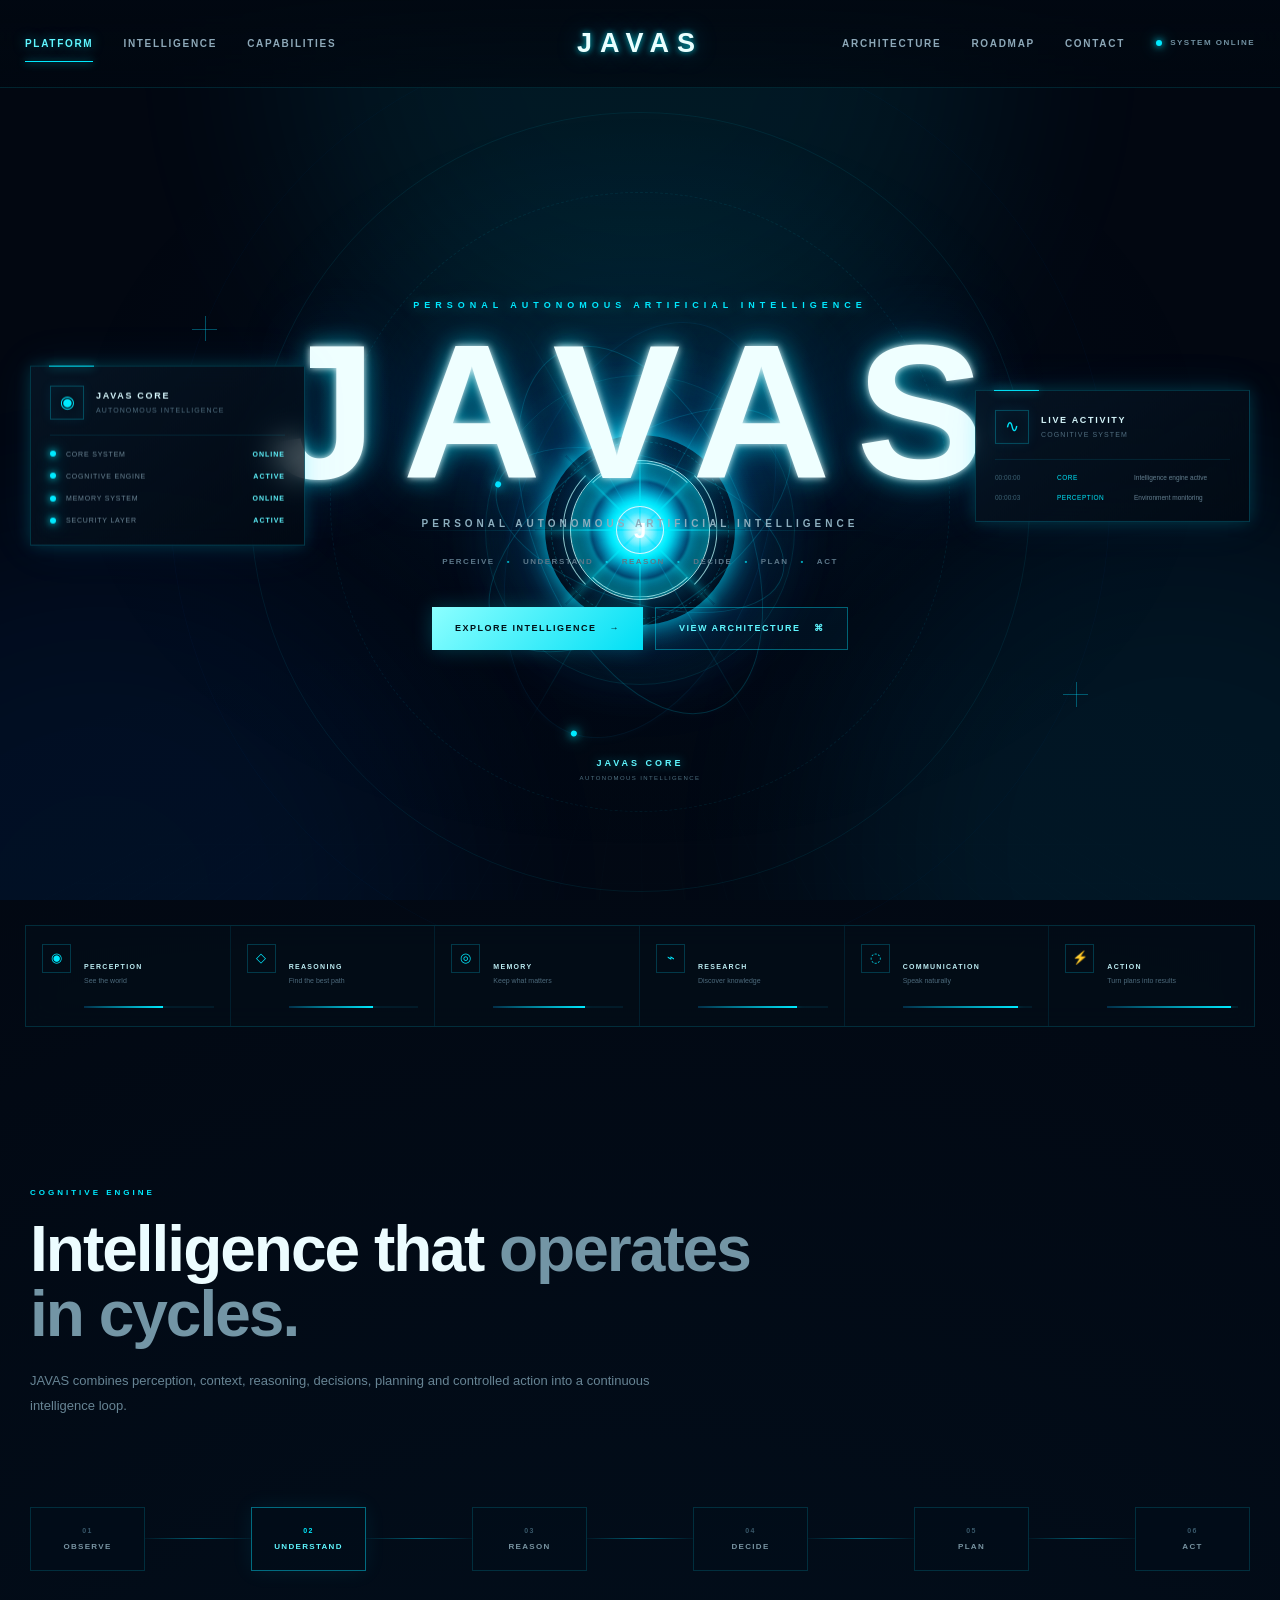
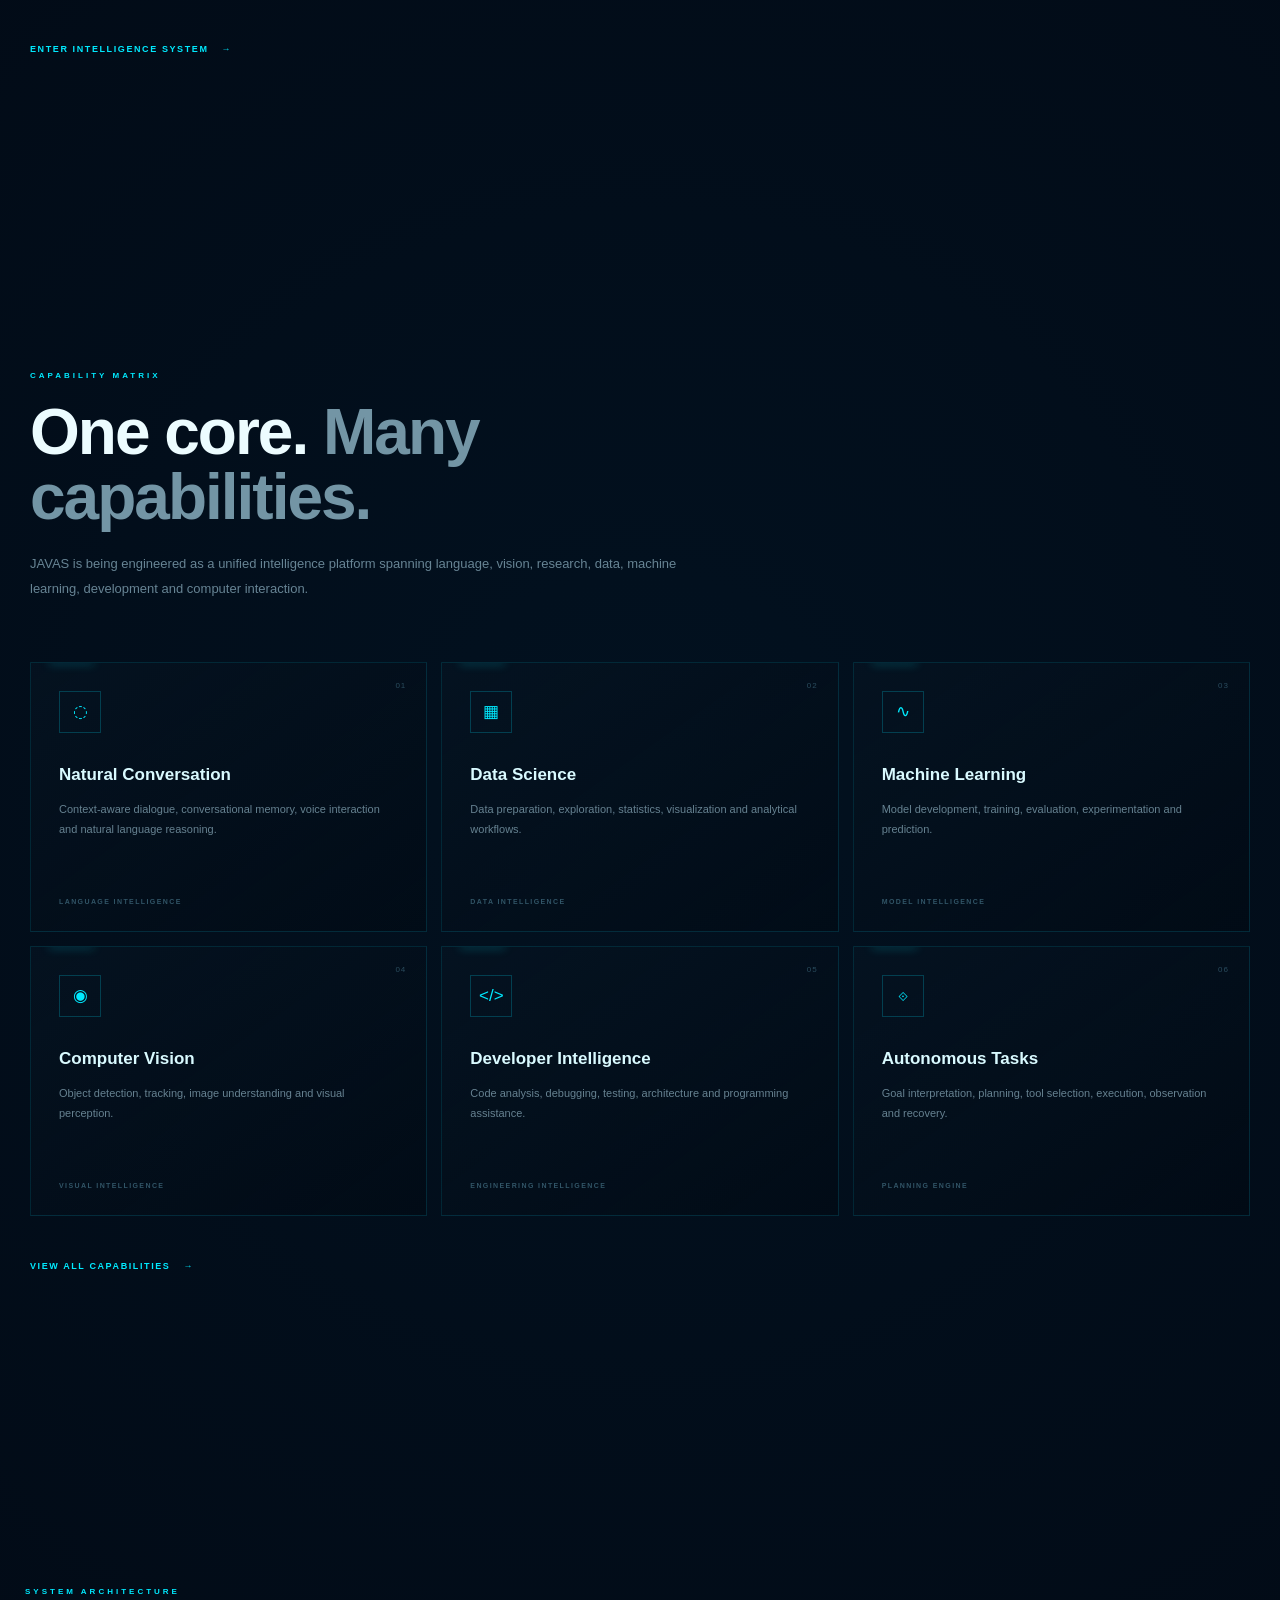
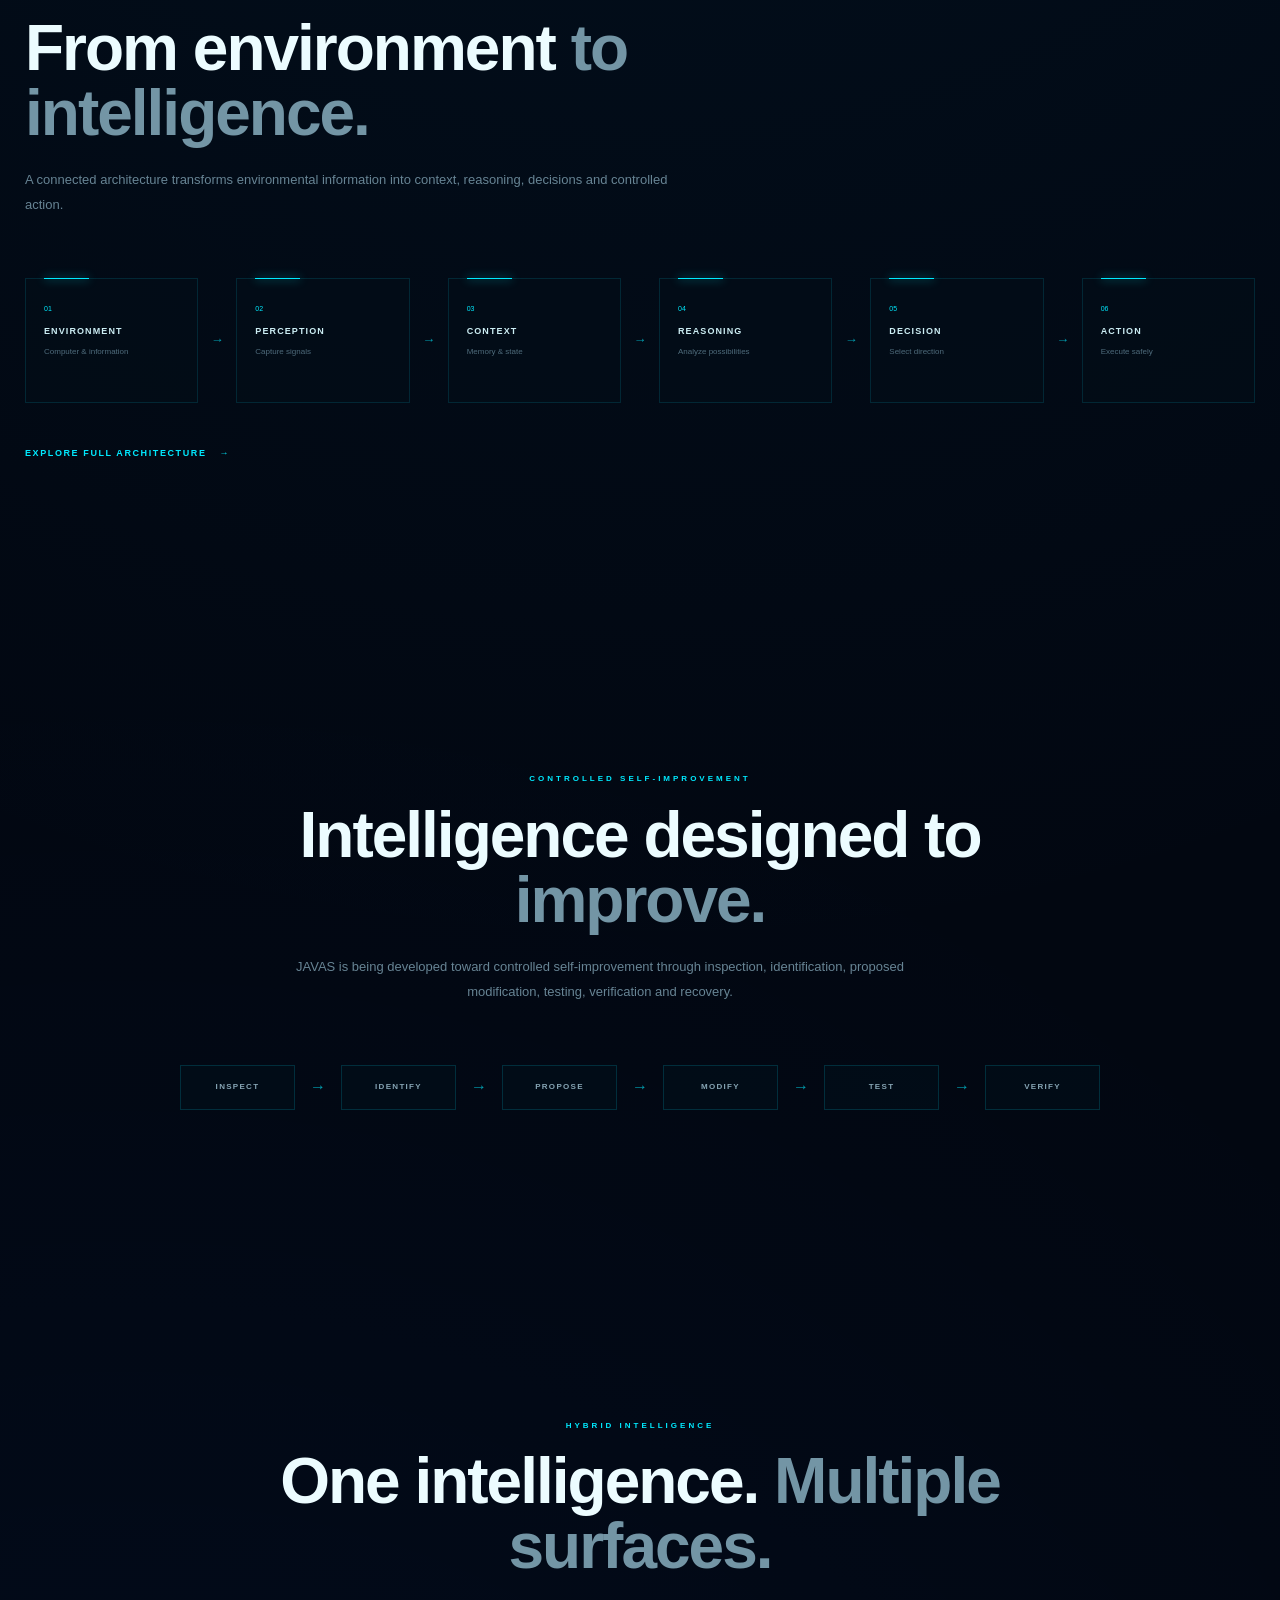
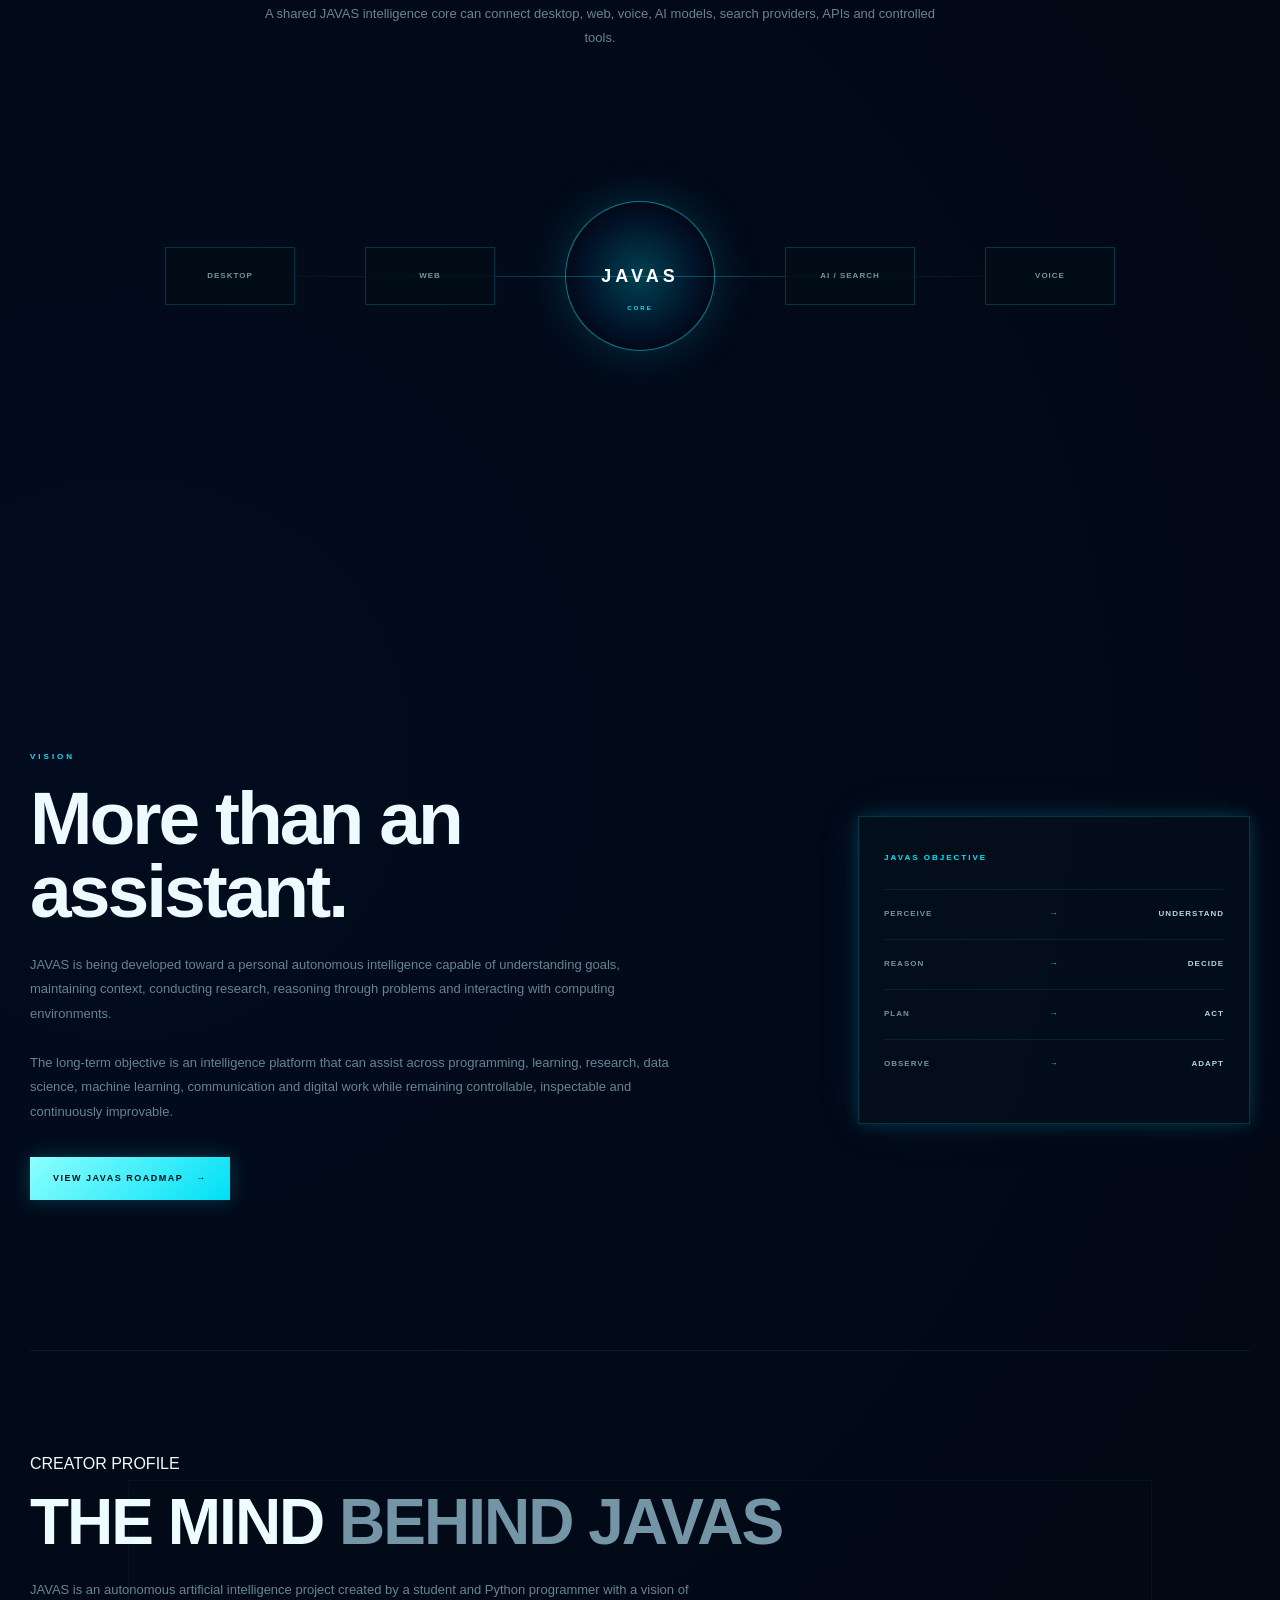
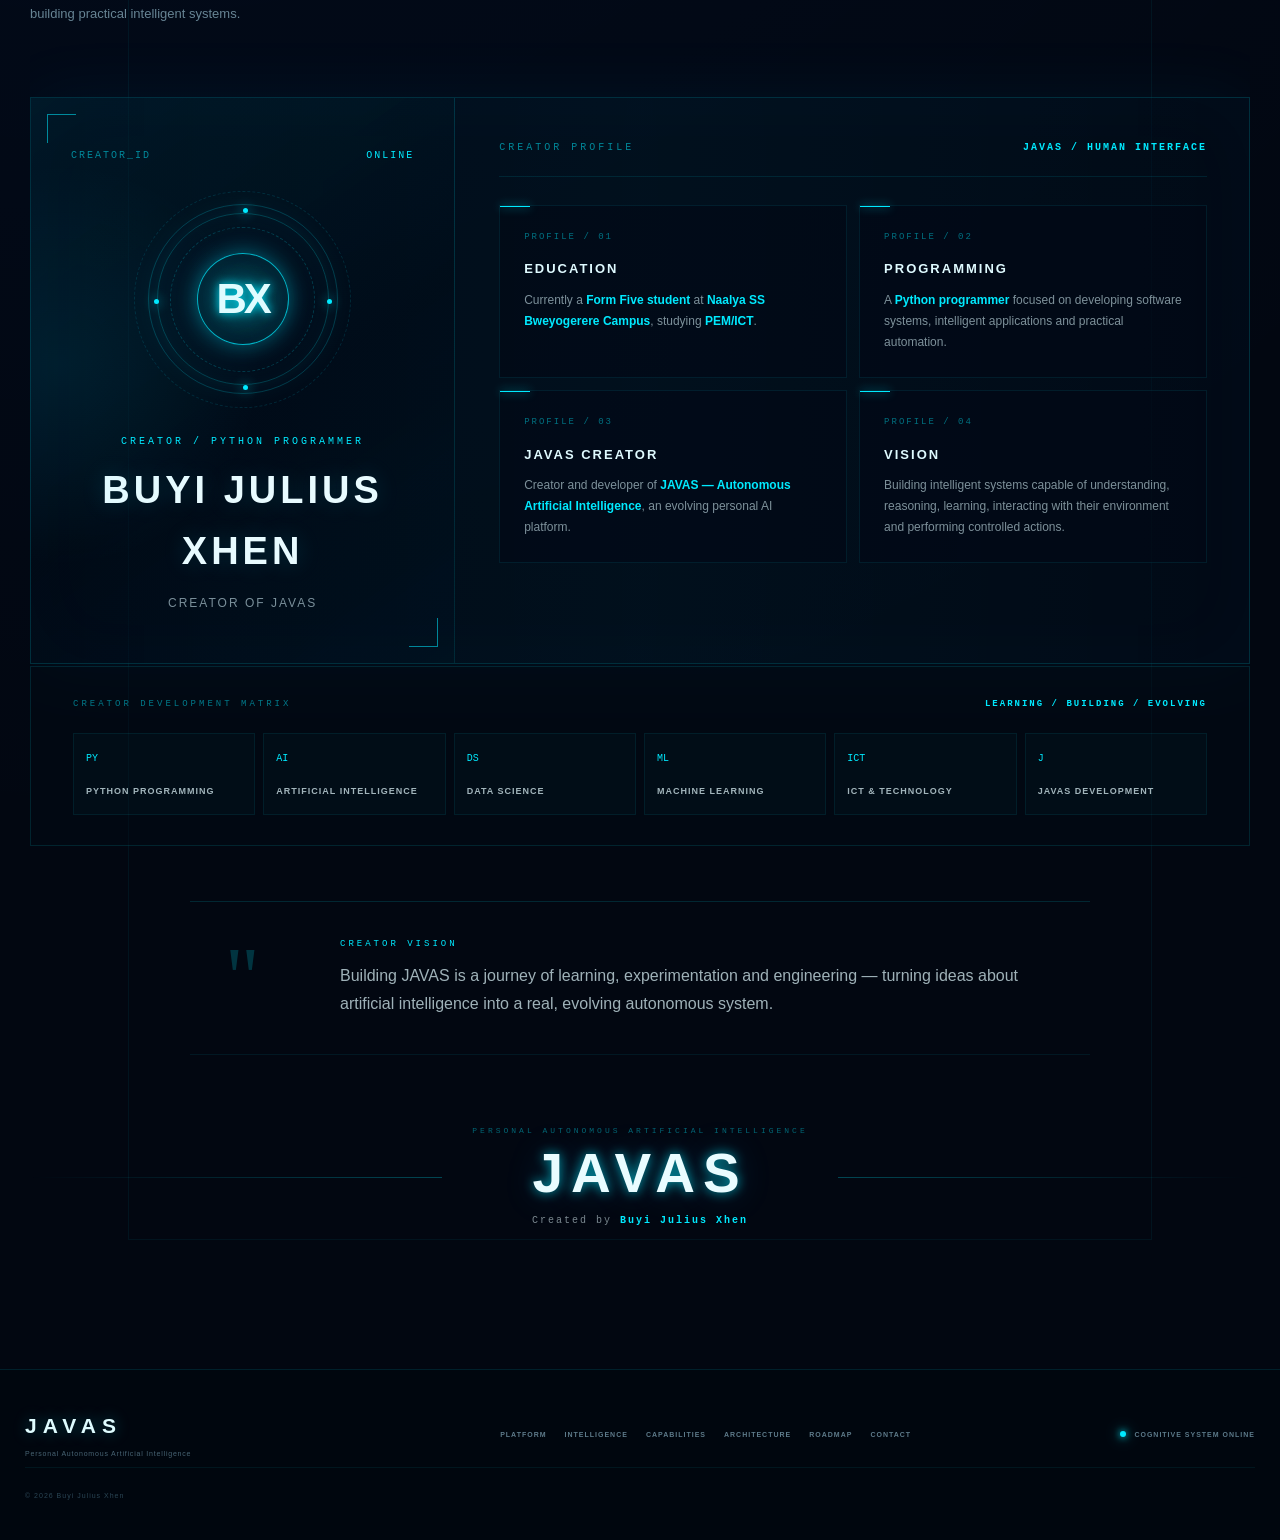
==== commit aebc01a8: "Update index.html" ====
--- a/index.html
+++ b/index.html
@@ -1576,10 +1576,677 @@
 
 
         <!-- =========================================================
-     CREATOR PROFILE
+     JAVAS CREATOR PROFILE
 ========================================================= -->
 
 <section class="section creator-section" id="creator">
+
+    <style>
+        /* =====================================================
+           JAVAS CREATOR PROFILE DESIGN
+        ===================================================== */
+
+        .creator-section {
+            position: relative;
+            overflow: hidden;
+        }
+
+        .creator-section::before {
+            content: "";
+            position: absolute;
+            inset: 8%;
+            border: 1px solid rgba(0, 234, 255, 0.06);
+            pointer-events: none;
+        }
+
+        .creator-section::after {
+            content: "";
+            position: absolute;
+            width: 420px;
+            height: 420px;
+            left: -180px;
+            top: 25%;
+            border-radius: 50%;
+            background: radial-gradient(
+                circle,
+                rgba(0, 210, 255, 0.08),
+                transparent 68%
+            );
+            pointer-events: none;
+        }
+
+
+        /* =====================================================
+           PROFILE SHELL
+        ===================================================== */
+
+        .creator-profile-shell {
+            position: relative;
+            display: grid;
+            grid-template-columns: minmax(280px, 0.75fr) minmax(0, 1.4fr);
+            gap: 2px;
+            margin-top: 70px;
+            border: 1px solid rgba(0, 234, 255, 0.16);
+            background: rgba(0, 15, 30, 0.48);
+            box-shadow:
+                0 0 70px rgba(0, 180, 255, 0.06),
+                inset 0 0 80px rgba(0, 180, 255, 0.025);
+            overflow: hidden;
+        }
+
+        .creator-profile-shell::before {
+            content: "";
+            position: absolute;
+            inset: 0;
+            background:
+                linear-gradient(
+                    90deg,
+                    transparent 0%,
+                    rgba(0, 234, 255, 0.025) 50%,
+                    transparent 100%
+                );
+            pointer-events: none;
+        }
+
+
+        /* =====================================================
+           IDENTITY PANEL
+        ===================================================== */
+
+        .creator-identity-panel {
+            position: relative;
+            min-height: 520px;
+            padding: 50px 40px;
+            display: flex;
+            flex-direction: column;
+            justify-content: space-between;
+            align-items: center;
+            text-align: center;
+            border-right: 1px solid rgba(0, 234, 255, 0.12);
+            background:
+                linear-gradient(
+                    145deg,
+                    rgba(0, 234, 255, 0.055),
+                    rgba(2, 7, 17, 0.2) 55%,
+                    rgba(0, 80, 120, 0.035)
+                );
+        }
+
+        .creator-identity-panel::before,
+        .creator-identity-panel::after {
+            content: "";
+            position: absolute;
+            width: 28px;
+            height: 28px;
+            border-color: rgba(0, 234, 255, 0.55);
+            border-style: solid;
+        }
+
+        .creator-identity-panel::before {
+            top: 16px;
+            left: 16px;
+            border-width: 1px 0 0 1px;
+        }
+
+        .creator-identity-panel::after {
+            right: 16px;
+            bottom: 16px;
+            border-width: 0 1px 1px 0;
+        }
+
+
+        .creator-system-label {
+            width: 100%;
+            display: flex;
+            justify-content: space-between;
+            align-items: center;
+            font-family: monospace;
+            font-size: 10px;
+            letter-spacing: 2px;
+            color: rgba(0, 234, 255, 0.55);
+        }
+
+        .creator-system-label span:last-child {
+            color: #00eaff;
+        }
+
+
+        /* =====================================================
+           CREATOR CORE
+        ===================================================== */
+
+        .creator-core-display {
+            position: relative;
+            width: 230px;
+            height: 230px;
+            margin: 20px auto;
+            display: grid;
+            place-items: center;
+        }
+
+        .creator-core-display::before {
+            content: "";
+            position: absolute;
+            width: 170px;
+            height: 170px;
+            border: 1px solid rgba(0, 234, 255, 0.22);
+            border-radius: 50%;
+            box-shadow:
+                0 0 30px rgba(0, 234, 255, 0.08),
+                inset 0 0 25px rgba(0, 234, 255, 0.04);
+            animation: creatorCorePulse 4s ease-in-out infinite;
+        }
+
+        .creator-core-display::after {
+            content: "";
+            position: absolute;
+            width: 215px;
+            height: 215px;
+            border: 1px dashed rgba(0, 234, 255, 0.13);
+            border-radius: 50%;
+            animation: creatorCoreRotate 18s linear infinite;
+        }
+
+
+        .creator-core-ring {
+            position: absolute;
+            border: 1px solid rgba(0, 234, 255, 0.2);
+            border-radius: 50%;
+        }
+
+        .creator-core-ring-one {
+            width: 190px;
+            height: 190px;
+            animation: creatorCoreRotate 14s linear infinite reverse;
+        }
+
+        .creator-core-ring-two {
+            width: 145px;
+            height: 145px;
+            border-style: dashed;
+            animation: creatorCoreRotate 9s linear infinite;
+        }
+
+
+        .creator-core-center {
+            position: relative;
+            z-index: 4;
+            width: 92px;
+            height: 92px;
+            display: grid;
+            place-items: center;
+            border-radius: 50%;
+            border: 1px solid rgba(0, 234, 255, 0.75);
+            background:
+                radial-gradient(
+                    circle,
+                    rgba(0, 234, 255, 0.2),
+                    rgba(0, 20, 35, 0.85) 65%
+                );
+            box-shadow:
+                0 0 20px rgba(0, 234, 255, 0.35),
+                0 0 60px rgba(0, 180, 255, 0.12),
+                inset 0 0 30px rgba(0, 234, 255, 0.15);
+        }
+
+        .creator-core-center span {
+            font-family: Arial, sans-serif;
+            font-size: 42px;
+            font-weight: 900;
+            letter-spacing: -3px;
+            color: #dffcff;
+            text-shadow:
+                0 0 10px #00eaff,
+                0 0 30px rgba(0, 234, 255, 0.7);
+        }
+
+
+        .creator-core-node {
+            position: absolute;
+            width: 5px;
+            height: 5px;
+            border-radius: 50%;
+            background: #00eaff;
+            box-shadow: 0 0 12px #00eaff;
+        }
+
+        .creator-core-node-one {
+            top: 24px;
+            left: 50%;
+        }
+
+        .creator-core-node-two {
+            right: 26px;
+            top: 50%;
+        }
+
+        .creator-core-node-three {
+            bottom: 24px;
+            left: 50%;
+        }
+
+        .creator-core-node-four {
+            left: 26px;
+            top: 50%;
+        }
+
+
+        /* =====================================================
+           IDENTITY TEXT
+        ===================================================== */
+
+        .creator-role {
+            display: block;
+            margin-bottom: 10px;
+            font-family: monospace;
+            font-size: 10px;
+            letter-spacing: 3px;
+            color: #00eaff;
+        }
+
+        .creator-name {
+            margin: 0;
+            font-size: clamp(25px, 3vw, 38px);
+            font-weight: 800;
+            letter-spacing: 4px;
+            color: #e8fbff;
+            text-shadow: 0 0 25px rgba(0, 234, 255, 0.18);
+        }
+
+        .creator-title {
+            margin-top: 12px;
+            font-size: 12px;
+            letter-spacing: 2px;
+            color: rgba(210, 240, 248, 0.58);
+        }
+
+
+        /* =====================================================
+           INFORMATION PANEL
+        ===================================================== */
+
+        .creator-data-panel {
+            position: relative;
+            padding: 42px;
+        }
+
+        .creator-data-header {
+            display: flex;
+            justify-content: space-between;
+            align-items: flex-end;
+            gap: 20px;
+            margin-bottom: 28px;
+            padding-bottom: 20px;
+            border-bottom: 1px solid rgba(0, 234, 255, 0.1);
+        }
+
+        .creator-data-header span {
+            display: block;
+            font-family: monospace;
+            font-size: 10px;
+            letter-spacing: 3px;
+            color: rgba(0, 234, 255, 0.55);
+        }
+
+        .creator-data-header strong {
+            font-family: monospace;
+            font-size: 10px;
+            letter-spacing: 2px;
+            color: #00eaff;
+        }
+
+
+        /* =====================================================
+           DATA CARDS
+        ===================================================== */
+
+        .creator-data-grid {
+            display: grid;
+            grid-template-columns: repeat(2, minmax(0, 1fr));
+            gap: 12px;
+        }
+
+        .creator-data-card {
+            position: relative;
+            min-height: 150px;
+            padding: 24px;
+            border: 1px solid rgba(0, 234, 255, 0.09);
+            background: rgba(2, 9, 20, 0.55);
+            transition:
+                border-color 0.3s ease,
+                transform 0.3s ease,
+                box-shadow 0.3s ease;
+        }
+
+        .creator-data-card:hover {
+            transform: translateY(-4px);
+            border-color: rgba(0, 234, 255, 0.35);
+            box-shadow:
+                0 12px 35px rgba(0, 180, 255, 0.08),
+                inset 0 0 25px rgba(0, 234, 255, 0.025);
+        }
+
+        .creator-data-card::before {
+            content: "";
+            position: absolute;
+            top: 0;
+            left: 0;
+            width: 30px;
+            height: 1px;
+            background: #00eaff;
+            box-shadow: 0 0 10px #00eaff;
+        }
+
+        .creator-data-number {
+            display: block;
+            margin-bottom: 15px;
+            font-family: monospace;
+            font-size: 9px;
+            letter-spacing: 2px;
+            color: rgba(0, 234, 255, 0.45);
+        }
+
+        .creator-data-card h4 {
+            margin: 0 0 10px;
+            font-size: 13px;
+            letter-spacing: 2px;
+            color: #dffaff;
+        }
+
+        .creator-data-card p {
+            margin: 0;
+            font-size: 12px;
+            line-height: 1.75;
+            color: rgba(208, 235, 242, 0.6);
+        }
+
+        .creator-data-card p strong {
+            color: #00eaff;
+            font-weight: 600;
+        }
+
+
+        /* =====================================================
+           CREATOR FOCUS
+        ===================================================== */
+
+        .creator-focus-panel {
+            position: relative;
+            margin-top: 2px;
+            padding: 30px 42px;
+            border: 1px solid rgba(0, 234, 255, 0.12);
+            background: rgba(0, 10, 20, 0.4);
+        }
+
+        .creator-focus-top {
+            display: flex;
+            justify-content: space-between;
+            align-items: center;
+            margin-bottom: 22px;
+        }
+
+        .creator-focus-top span {
+            font-family: monospace;
+            font-size: 9px;
+            letter-spacing: 3px;
+            color: rgba(0, 234, 255, 0.5);
+        }
+
+        .creator-focus-top strong {
+            font-family: monospace;
+            font-size: 9px;
+            letter-spacing: 2px;
+            color: #00eaff;
+        }
+
+        .creator-focus-grid {
+            display: grid;
+            grid-template-columns: repeat(6, minmax(0, 1fr));
+            gap: 8px;
+        }
+
+        .creator-focus-item {
+            position: relative;
+            min-height: 82px;
+            padding: 17px 12px;
+            display: flex;
+            flex-direction: column;
+            justify-content: space-between;
+            border: 1px solid rgba(0, 234, 255, 0.08);
+            background: rgba(0, 234, 255, 0.018);
+            transition: 0.3s ease;
+        }
+
+        .creator-focus-item:hover {
+            border-color: rgba(0, 234, 255, 0.3);
+            background: rgba(0, 234, 255, 0.04);
+        }
+
+        .creator-focus-item span {
+            font-family: monospace;
+            font-size: 10px;
+            color: #00eaff;
+        }
+
+        .creator-focus-item strong {
+            font-size: 9px;
+            line-height: 1.35;
+            letter-spacing: 1px;
+            color: rgba(224, 247, 252, 0.72);
+        }
+
+
+        /* =====================================================
+           CREATOR STATEMENT
+        ===================================================== */
+
+        .creator-statement {
+            position: relative;
+            display: grid;
+            grid-template-columns: 90px 1fr;
+            gap: 25px;
+            align-items: center;
+            max-width: 900px;
+            margin: 55px auto 0;
+            padding: 35px;
+            border-top: 1px solid rgba(0, 234, 255, 0.14);
+            border-bottom: 1px solid rgba(0, 234, 255, 0.08);
+        }
+
+        .creator-statement-mark {
+            font-family: Georgia, serif;
+            font-size: 85px;
+            line-height: 0.7;
+            color: rgba(0, 234, 255, 0.2);
+        }
+
+        .creator-statement-content span {
+            display: block;
+            margin-bottom: 10px;
+            font-family: monospace;
+            font-size: 9px;
+            letter-spacing: 3px;
+            color: #00eaff;
+        }
+
+        .creator-statement-content p {
+            margin: 0;
+            font-size: 16px;
+            line-height: 1.8;
+            color: rgba(220, 244, 250, 0.72);
+        }
+
+
+        /* =====================================================
+           CREATED BY SIGNATURE
+        ===================================================== */
+
+        .created-by {
+            display: grid;
+            grid-template-columns: 1fr auto 1fr;
+            align-items: center;
+            gap: 30px;
+            margin-top: 70px;
+        }
+
+        .created-by-line {
+            height: 1px;
+            background: linear-gradient(
+                90deg,
+                transparent,
+                rgba(0, 234, 255, 0.28)
+            );
+        }
+
+        .created-by-line:last-child {
+            background: linear-gradient(
+                90deg,
+                rgba(0, 234, 255, 0.28),
+                transparent
+            );
+        }
+
+        .created-by-content {
+            text-align: center;
+        }
+
+        .created-by-small {
+            display: block;
+            margin-bottom: 8px;
+            font-family: monospace;
+            font-size: 8px;
+            letter-spacing: 3px;
+            color: rgba(0, 234, 255, 0.42);
+        }
+
+        .created-by-content strong {
+            display: block;
+            font-size: clamp(32px, 5vw, 55px);
+            line-height: 1;
+            letter-spacing: 8px;
+            color: #e9fcff;
+            text-shadow:
+                0 0 12px rgba(0, 234, 255, 0.7),
+                0 0 35px rgba(0, 180, 255, 0.25);
+        }
+
+        .created-by-text {
+            display: block;
+            margin-top: 12px;
+            font-family: monospace;
+            font-size: 10px;
+            letter-spacing: 2px;
+            color: rgba(220, 242, 248, 0.55);
+        }
+
+        .created-by-text b {
+            color: #00eaff;
+            font-weight: 600;
+        }
+
+
+        /* =====================================================
+           ANIMATION
+        ===================================================== */
+
+        @keyframes creatorCoreRotate {
+            from {
+                transform: rotate(0deg);
+            }
+
+            to {
+                transform: rotate(360deg);
+            }
+        }
+
+        @keyframes creatorCorePulse {
+            0%,
+            100% {
+                transform: scale(1);
+                opacity: 0.75;
+            }
+
+            50% {
+                transform: scale(1.08);
+                opacity: 1;
+            }
+        }
+
+
+        /* =====================================================
+           RESPONSIVE
+        ===================================================== */
+
+        @media (max-width: 1050px) {
+
+            .creator-profile-shell {
+                grid-template-columns: 1fr;
+            }
+
+            .creator-identity-panel {
+                min-height: 440px;
+                border-right: 0;
+                border-bottom: 1px solid rgba(0, 234, 255, 0.12);
+            }
+
+            .creator-focus-grid {
+                grid-template-columns: repeat(3, 1fr);
+            }
+
+        }
+
+
+        @media (max-width: 700px) {
+
+            .creator-data-panel,
+            .creator-focus-panel {
+                padding: 25px 20px;
+            }
+
+            .creator-identity-panel {
+                padding: 35px 20px;
+            }
+
+            .creator-data-grid {
+                grid-template-columns: 1fr;
+            }
+
+            .creator-focus-grid {
+                grid-template-columns: repeat(2, 1fr);
+            }
+
+            .creator-data-header,
+            .creator-focus-top {
+                align-items: flex-start;
+                flex-direction: column;
+                gap: 8px;
+            }
+
+            .creator-statement {
+                grid-template-columns: 1fr;
+                padding: 25px 10px;
+            }
+
+            .creator-statement-mark {
+                font-size: 60px;
+            }
+
+            .created-by {
+                grid-template-columns: 1fr;
+                gap: 15px;
+            }
+
+            .created-by-line {
+                display: none;
+            }
+
+        }
+    </style>
+
+
+    <!-- =====================================================
+         SECTION HEADING
+    ===================================================== -->
 
     <div class="section-heading">
 
@@ -1593,136 +2260,180 @@
         </h2>
 
         <p>
-            JAVAS is a personal autonomous artificial intelligence platform
-            created as a long-term engineering and intelligence project by
-            Buyi Julius Xhen.
+            JAVAS is an autonomous artificial intelligence project created
+            by a student and Python programmer with a vision of building
+            practical intelligent systems.
         </p>
 
     </div>
 
 
-    <div class="creator-profile">
-
-        <!-- CREATOR IDENTITY -->
-
-        <div class="creator-identity">
-
-            <div class="creator-avatar">
-                <div class="creator-avatar-ring creator-avatar-ring-one"></div>
-                <div class="creator-avatar-ring creator-avatar-ring-two"></div>
-
-                <div class="creator-avatar-core">
+    <!-- =====================================================
+         CREATOR PROFILE SHELL
+    ===================================================== -->
+
+    <div class="creator-profile-shell">
+
+
+        <!-- =================================================
+             IDENTITY
+        ================================================= -->
+
+        <div class="creator-identity-panel">
+
+            <div class="creator-system-label">
+                <span>CREATOR_ID</span>
+                <span>ONLINE</span>
+            </div>
+
+
+            <div class="creator-core-display">
+
+                <div class="creator-core-ring creator-core-ring-one"></div>
+                <div class="creator-core-ring creator-core-ring-two"></div>
+
+                <span class="creator-core-node creator-core-node-one"></span>
+                <span class="creator-core-node creator-core-node-two"></span>
+                <span class="creator-core-node creator-core-node-three"></span>
+                <span class="creator-core-node creator-core-node-four"></span>
+
+                <div class="creator-core-center">
                     <span>BX</span>
                 </div>
-            </div>
-
-            <div class="creator-identity-text">
-
-                <span class="creator-label">
-                    CREATOR / ARCHITECT
+
+            </div>
+
+
+            <div>
+
+                <span class="creator-role">
+                    CREATOR / PYTHON PROGRAMMER
                 </span>
 
-                <h3>
+                <h3 class="creator-name">
                     BUYI JULIUS XHEN
                 </h3>
 
-                <p>
-                    Founder and creator of JAVAS — Personal Autonomous
-                    Artificial Intelligence Platform.
-                </p>
+                <div class="creator-title">
+                    CREATOR OF JAVAS
+                </div>
 
             </div>
 
         </div>
 
 
-        <!-- CREATOR INFORMATION -->
-
-        <div class="creator-information">
-
-            <div class="creator-info-card">
-
-                <span class="creator-info-index">
-                    01
-                </span>
+        <!-- =================================================
+             CREATOR DATA
+        ================================================= -->
+
+        <div class="creator-data-panel">
+
+            <div class="creator-data-header">
 
                 <div>
-                    <strong>
+                    <span>CREATOR PROFILE</span>
+                </div>
+
+                <strong>
+                    JAVAS / HUMAN INTERFACE
+                </strong>
+
+            </div>
+
+
+            <div class="creator-data-grid">
+
+
+                <!-- EDUCATION -->
+
+                <article class="creator-data-card">
+
+                    <span class="creator-data-number">
+                        PROFILE / 01
+                    </span>
+
+                    <h4>
+                        EDUCATION
+                    </h4>
+
+                    <p>
+                        Currently a
+                        <strong>Form Five student</strong>
+                        at
+                        <strong>Naalya SS Bweyogerere Campus</strong>,
+                        studying
+                        <strong>PEM/ICT</strong>.
+                    </p>
+
+                </article>
+
+
+                <!-- PROGRAMMING -->
+
+                <article class="creator-data-card">
+
+                    <span class="creator-data-number">
+                        PROFILE / 02
+                    </span>
+
+                    <h4>
+                        PROGRAMMING
+                    </h4>
+
+                    <p>
+                        A
+                        <strong>Python programmer</strong>
+                        focused on developing software systems,
+                        intelligent applications and practical
+                        automation.
+                    </p>
+
+                </article>
+
+
+                <!-- JAVAS -->
+
+                <article class="creator-data-card">
+
+                    <span class="creator-data-number">
+                        PROFILE / 03
+                    </span>
+
+                    <h4>
+                        JAVAS CREATOR
+                    </h4>
+
+                    <p>
+                        Creator and developer of
+                        <strong>JAVAS — Autonomous Artificial Intelligence</strong>,
+                        an evolving personal AI platform.
+                    </p>
+
+                </article>
+
+
+                <!-- VISION -->
+
+                <article class="creator-data-card">
+
+                    <span class="creator-data-number">
+                        PROFILE / 04
+                    </span>
+
+                    <h4>
                         VISION
-                    </strong>
+                    </h4>
 
                     <p>
-                        To build an intelligent system that can understand,
-                        reason, learn, interact with its environment and
-                        continuously expand its capabilities.
+                        Building intelligent systems capable of
+                        understanding, reasoning, learning, interacting
+                        with their environment and performing controlled
+                        actions.
                     </p>
-                </div>
-
-            </div>
-
-
-            <div class="creator-info-card">
-
-                <span class="creator-info-index">
-                    02
-                </span>
-
-                <div>
-                    <strong>
-                        ENGINEERING
-                    </strong>
-
-                    <p>
-                        JAVAS brings together software engineering,
-                        artificial intelligence, machine learning, data
-                        science, computer vision, automation and intelligent
-                        systems.
-                    </p>
-                </div>
-
-            </div>
-
-
-            <div class="creator-info-card">
-
-                <span class="creator-info-index">
-                    03
-                </span>
-
-                <div>
-                    <strong>
-                        INTELLIGENCE
-                    </strong>
-
-                    <p>
-                        The platform is designed around a cognitive pipeline
-                        capable of perceiving information, understanding
-                        context, reasoning, making decisions, planning and
-                        taking controlled action.
-                    </p>
-                </div>
-
-            </div>
-
-
-            <div class="creator-info-card">
-
-                <span class="creator-info-index">
-                    04
-                </span>
-
-                <div>
-                    <strong>
-                        FUTURE
-                    </strong>
-
-                    <p>
-                        The long-term direction includes hybrid intelligence,
-                        multimodal perception, autonomous workflows,
-                        specialized AI systems and controlled
-                        self-improvement.
-                    </p>
-                </div>
+
+                </article>
+
 
             </div>
 
@@ -1731,24 +2442,31 @@
     </div>
 
 
-    <!-- CREATOR FOCUS -->
-
-    <div class="creator-focus">
-
-        <div class="creator-focus-heading">
+    <!-- =====================================================
+         CREATOR FOCUS
+    ===================================================== -->
+
+    <div class="creator-focus-panel">
+
+        <div class="creator-focus-top">
 
             <span>
-                CREATOR FOCUS
+                CREATOR DEVELOPMENT MATRIX
             </span>
 
             <strong>
-                BUILDING INTELLIGENCE
+                LEARNING / BUILDING / EVOLVING
             </strong>
 
         </div>
 
 
         <div class="creator-focus-grid">
+
+            <div class="creator-focus-item">
+                <span>PY</span>
+                <strong>PYTHON PROGRAMMING</strong>
+            </div>
 
             <div class="creator-focus-item">
                 <span>AI</span>
@@ -1766,18 +2484,13 @@
             </div>
 
             <div class="creator-focus-item">
-                <span>CV</span>
-                <strong>COMPUTER VISION</strong>
+                <span>ICT</span>
+                <strong>ICT & TECHNOLOGY</strong>
             </div>
 
             <div class="creator-focus-item">
-                <span>SE</span>
-                <strong>SOFTWARE ENGINEERING</strong>
-            </div>
-
-            <div class="creator-focus-item">
-                <span>AS</span>
-                <strong>AUTONOMOUS SYSTEMS</strong>
+                <span>J</span>
+                <strong>JAVAS DEVELOPMENT</strong>
             </div>
 
         </div>
@@ -1785,7 +2498,36 @@
     </div>
 
 
-    <!-- CREATED BY -->
+    <!-- =====================================================
+         CREATOR VISION
+    ===================================================== -->
+
+    <div class="creator-statement">
+
+        <div class="creator-statement-mark">
+            "
+        </div>
+
+        <div class="creator-statement-content">
+
+            <span>
+                CREATOR VISION
+            </span>
+
+            <p>
+                Building JAVAS is a journey of learning, experimentation
+                and engineering — turning ideas about artificial intelligence
+                into a real, evolving autonomous system.
+            </p>
+
+        </div>
+
+    </div>
+
+
+    <!-- =====================================================
+         CREATED BY
+    ===================================================== -->
 
     <div class="created-by">
 
@@ -1814,7 +2556,6 @@
 
 </section>
 
-
     <!-- =====================================================
          FOOTER
          ===================================================== -->
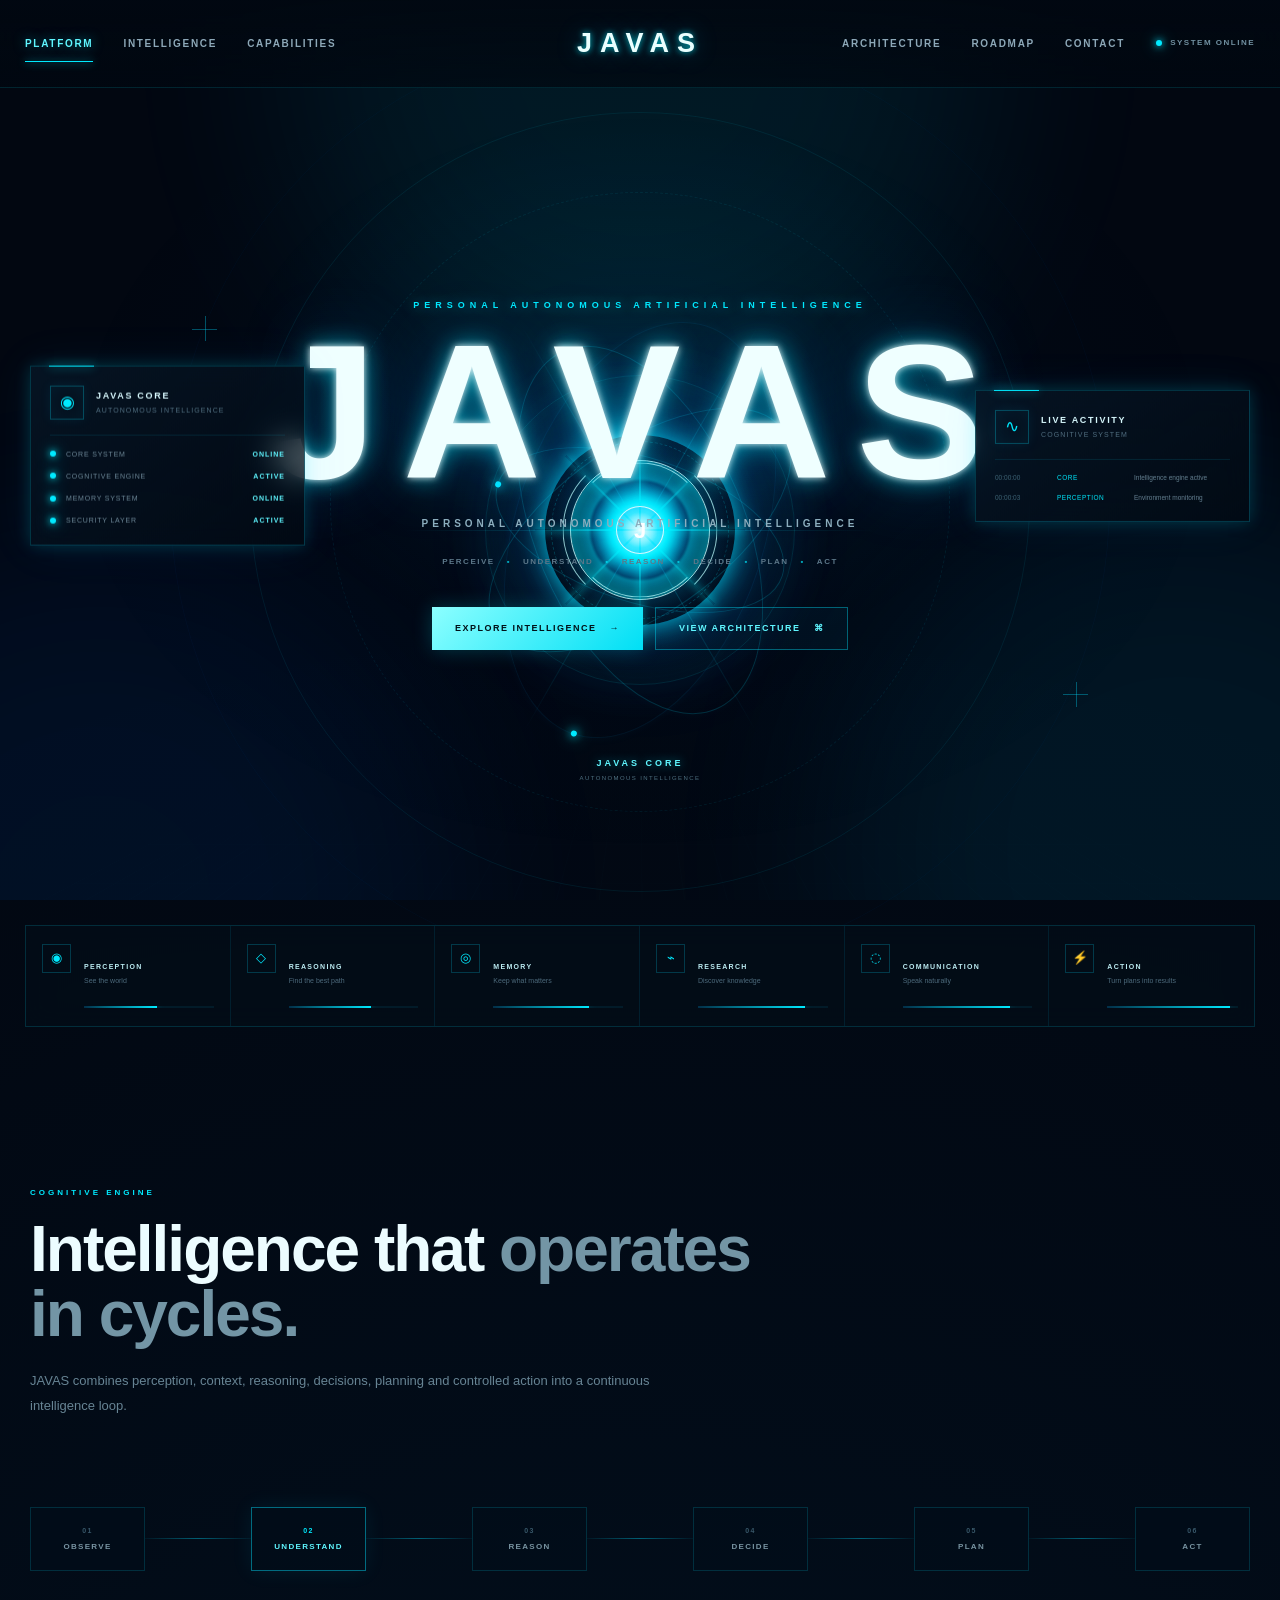
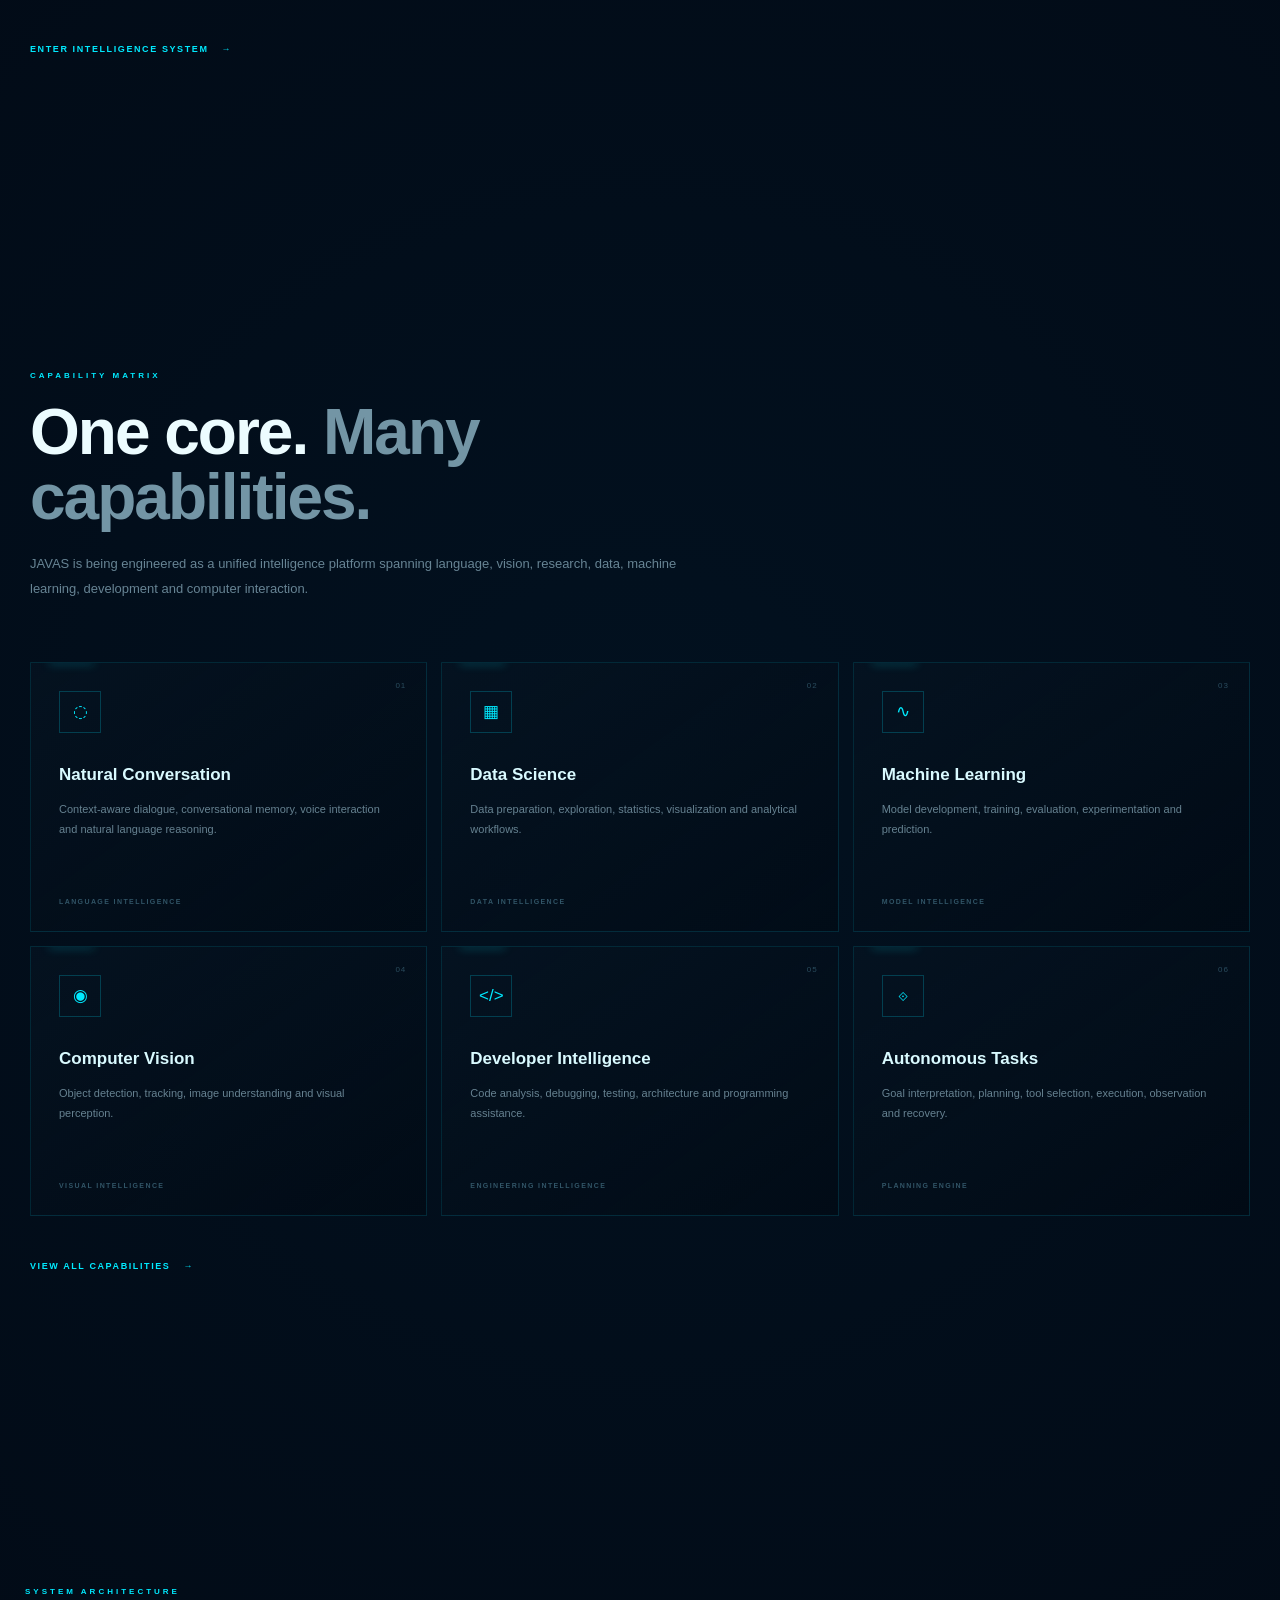
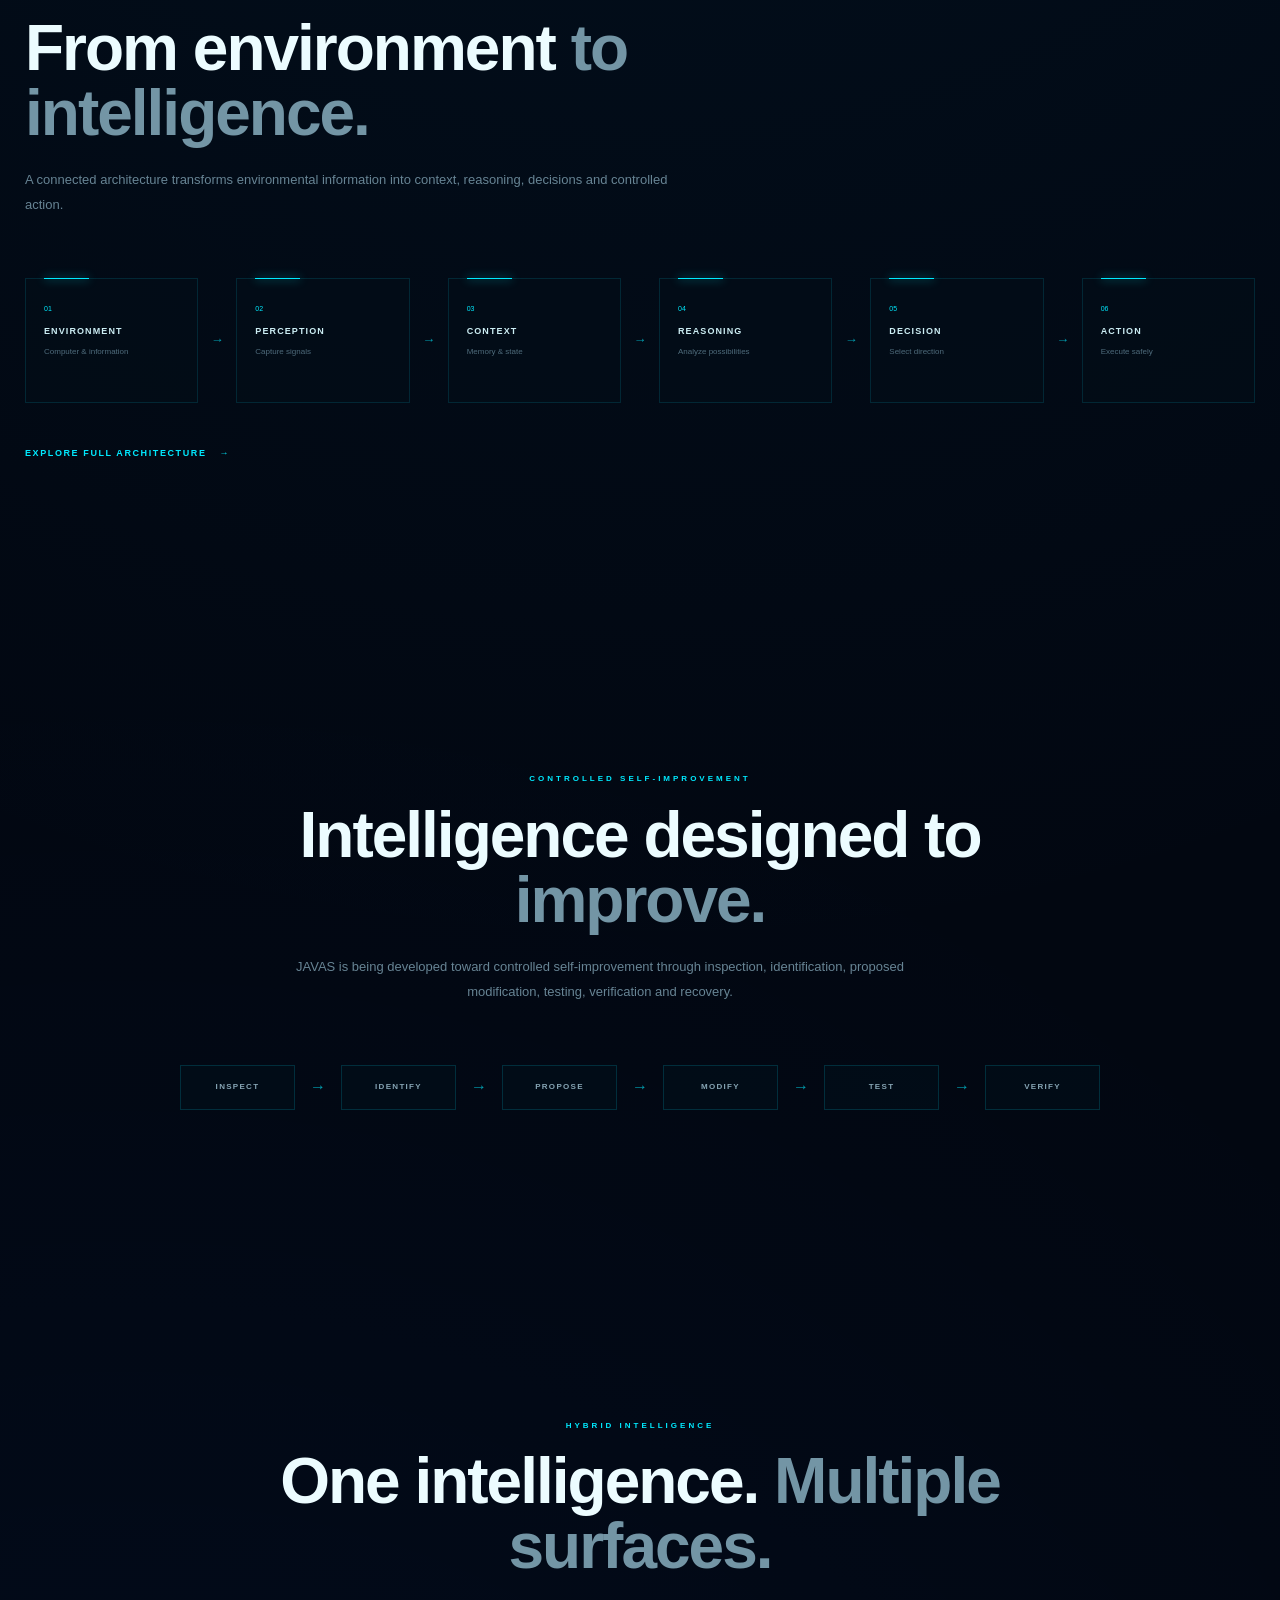
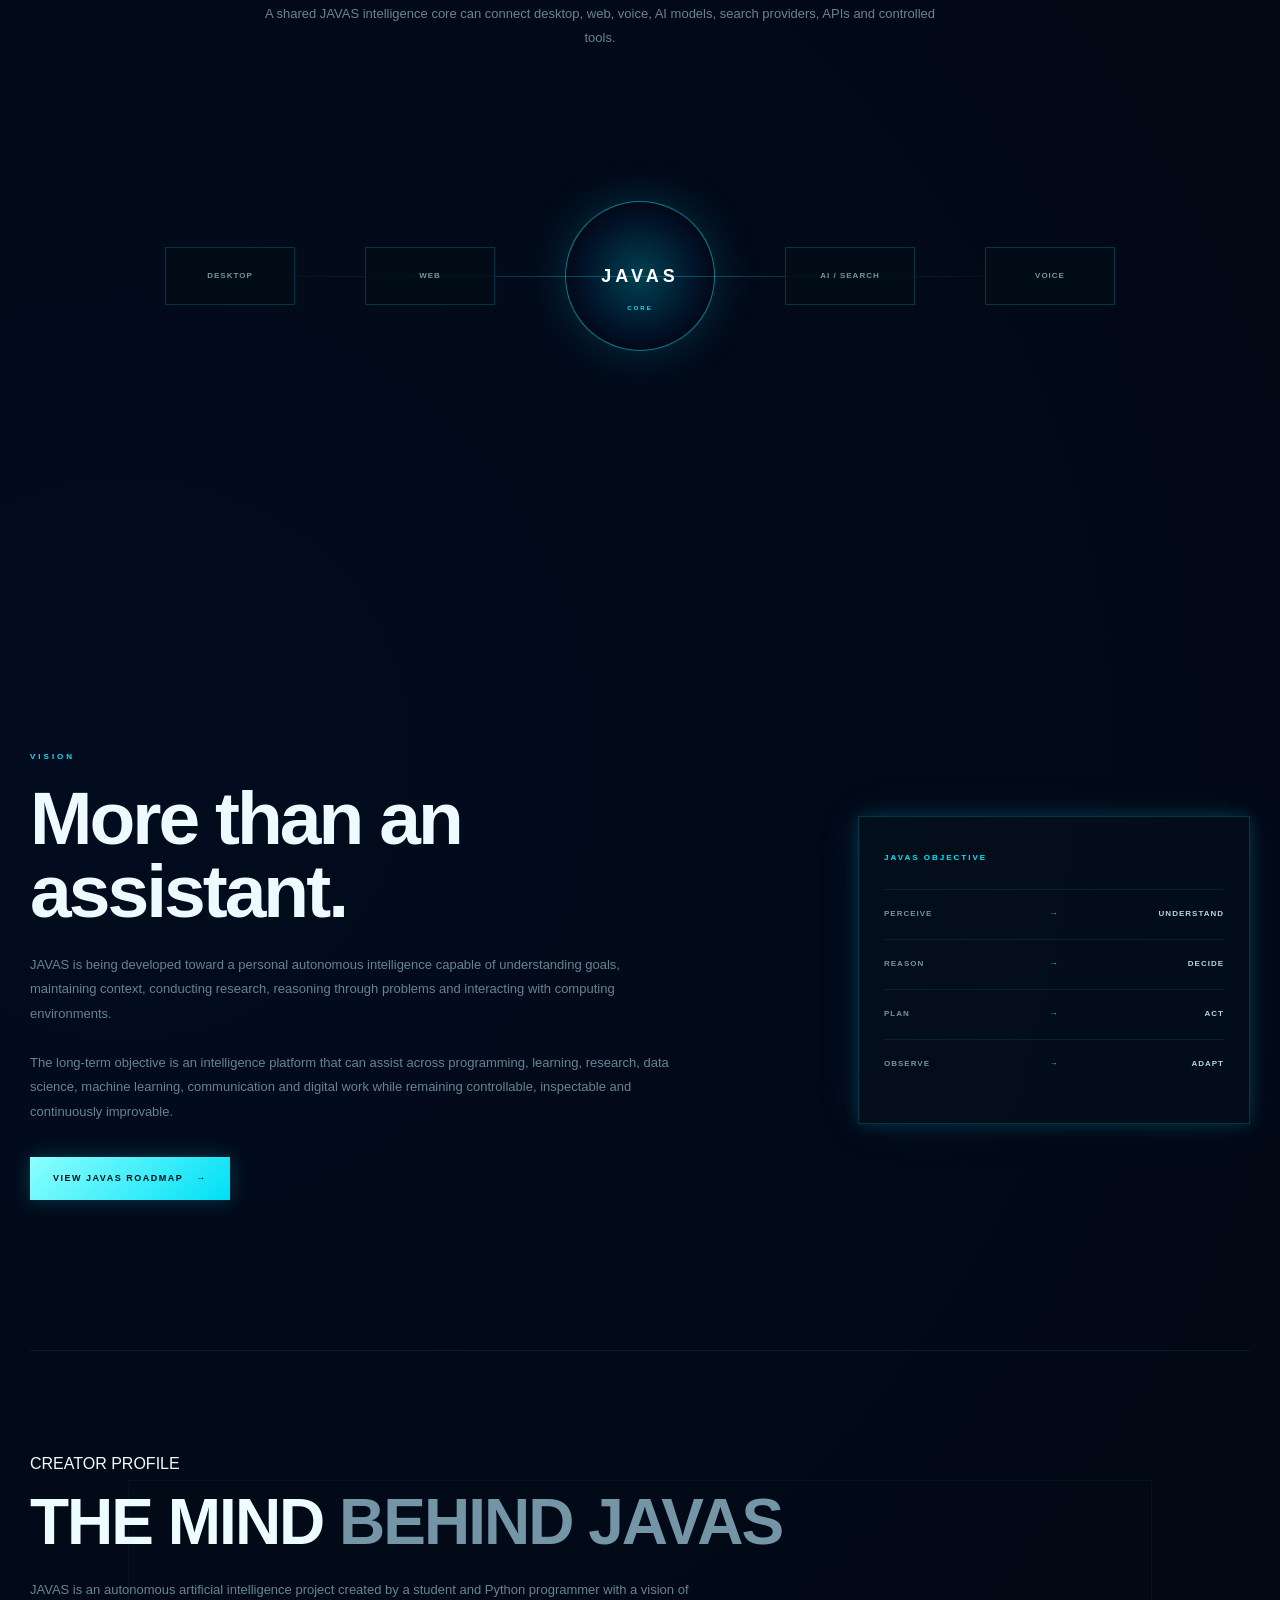
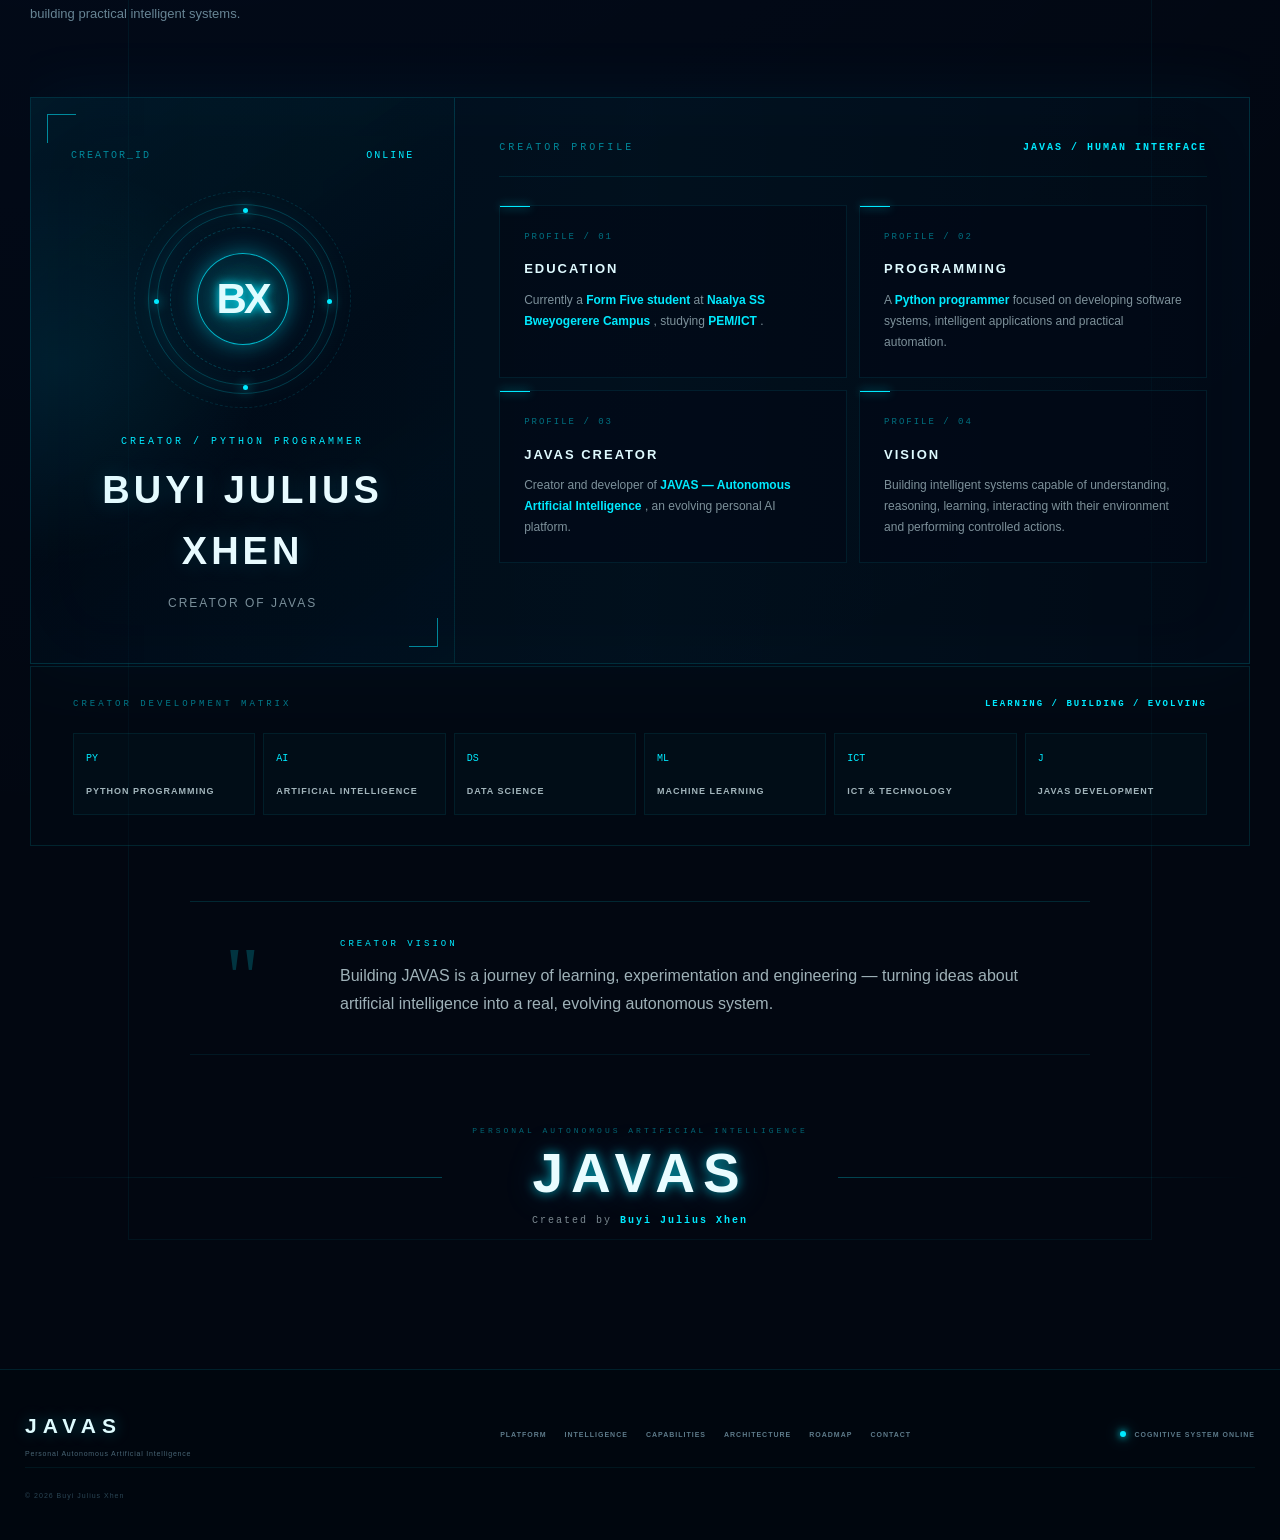
==== commit d915d8eb: "Update index.html" ====
--- a/index.html
+++ b/index.html
@@ -10,9 +10,62 @@
         content="width=device-width, initial-scale=1.0"
     >
 
+    <!-- =====================================================
+         JAVAS SEARCH ENGINE IDENTITY
+         ===================================================== -->
+
+    <title>
+        JAVAS AI — Personal Autonomous Artificial Intelligence Platform
+    </title>
+
     <meta
         name="description"
-        content="JAVAS — Personal Autonomous Artificial Intelligence Platform created by Buyi Julius Xhen."
+        content="JAVAS AI is a Personal Autonomous Artificial Intelligence Platform created by Buyi Julius Xhen, combining conversation, reasoning, memory, research, computer vision, voice intelligence, data science, machine learning and controlled autonomous action."
+    >
+
+    <meta
+        name="keywords"
+        content="JAVAS, JAVAS AI, JAVAS artificial intelligence, JAVAS autonomous AI, JAVAS AI platform, Personal Autonomous Artificial Intelligence, autonomous artificial intelligence, personal AI, AI assistant, AI reasoning, AI memory, computer vision AI, voice AI, machine learning, data science, AI research, autonomous AI platform, intelligent automation, Buyi Julius Xhen"
+    >
+
+    <meta
+        name="author"
+        content="Buyi Julius Xhen"
+    >
+
+    <meta
+        name="creator"
+        content="Buyi Julius Xhen"
+    >
+
+    <meta
+        name="publisher"
+        content="JAVAS"
+    >
+
+    <meta
+        name="application-name"
+        content="JAVAS AI"
+    >
+
+    <meta
+        name="generator"
+        content="JAVAS — Personal Autonomous Artificial Intelligence"
+    >
+
+    <meta
+        name="robots"
+        content="index, follow, max-image-preview:large, max-snippet:-1, max-video-preview:-1"
+    >
+
+    <meta
+        name="googlebot"
+        content="index, follow, max-image-preview:large, max-snippet:-1, max-video-preview:-1"
+    >
+
+    <meta
+        name="bingbot"
+        content="index, follow, max-image-preview:large, max-snippet:-1, max-video-preview:-1"
     >
 
     <meta
@@ -20,19 +73,213 @@
         content="#020711"
     >
 
-    <title>
-        JAVAS — Personal Autonomous Artificial Intelligence
-    </title>
+    <meta
+        name="color-scheme"
+        content="dark"
+    >
+
+    <meta
+        name="format-detection"
+        content="telephone=no"
+    >
+
+
+    <!-- =====================================================
+         CANONICAL URL
+         ===================================================== -->
+
+    <link
+        rel="canonical"
+        href="https://princexhen133-crypto.github.io/"
+    >
+
+
+    <!-- =====================================================
+         OPEN GRAPH
+         ===================================================== -->
+
+    <meta
+        property="og:type"
+        content="website"
+    >
+
+    <meta
+        property="og:title"
+        content="JAVAS AI — Personal Autonomous Artificial Intelligence"
+    >
+
+    <meta
+        property="og:description"
+        content="Explore JAVAS AI, a Personal Autonomous Artificial Intelligence Platform combining perception, reasoning, memory, research, computer vision, voice intelligence, machine learning, data science and controlled autonomous action."
+    >
+
+    <meta
+        property="og:url"
+        content="https://princexhen133-crypto.github.io/"
+    >
+
+    <meta
+        property="og:site_name"
+        content="JAVAS AI"
+    >
+
+    <meta
+        property="og:locale"
+        content="en_US"
+    >
+
+
+    <!-- =====================================================
+         TWITTER / X
+         ===================================================== -->
+
+    <meta
+        name="twitter:card"
+        content="summary"
+    >
+
+    <meta
+        name="twitter:title"
+        content="JAVAS AI — Personal Autonomous Artificial Intelligence"
+    >
+
+    <meta
+        name="twitter:description"
+        content="JAVAS AI is a Personal Autonomous Artificial Intelligence Platform for conversation, reasoning, memory, research, vision, voice, data science, machine learning and controlled automation."
+    >
+
+
+    <!-- =====================================================
+         SEARCH ENGINE TOPIC SIGNALS
+         ===================================================== -->
+
+    <meta
+        name="subject"
+        content="Artificial Intelligence, Autonomous AI, Machine Learning, Data Science and Intelligent Automation"
+    >
+
+    <meta
+        name="classification"
+        content="Artificial Intelligence Platform"
+    >
+
+    <meta
+        name="category"
+        content="Artificial Intelligence"
+    >
+
+    <meta
+        name="coverage"
+        content="Worldwide"
+    >
+
+    <meta
+        name="rating"
+        content="General"
+    >
+
+
+    <!-- =====================================================
+         STYLESHEET
+         ===================================================== -->
 
     <link
         rel="stylesheet"
         href="main.css"
     >
 
+
+    <!-- =====================================================
+         JAVAS STRUCTURED DATA
+         ===================================================== -->
+
+    <script type="application/ld+json">
+    {
+        "@context": "https://schema.org",
+        "@graph": [
+
+            {
+                "@type": "SoftwareApplication",
+                "@id": "https://princexhen133-crypto.github.io/#javas",
+                "name": "JAVAS AI",
+                "alternateName": [
+                    "JAVAS",
+                    "JAVAS Artificial Intelligence",
+                    "JAVAS Autonomous AI",
+                    "JAVAS AI Platform",
+                    "Personal Autonomous Artificial Intelligence"
+                ],
+                "url": "https://princexhen133-crypto.github.io/",
+                "description": "JAVAS AI is a Personal Autonomous Artificial Intelligence Platform combining conversation, perception, reasoning, memory, research, computer vision, voice intelligence, data science, machine learning and controlled autonomous action.",
+                "applicationCategory": "Artificial Intelligence",
+                "operatingSystem": "Cross-platform",
+                "creator": {
+                    "@type": "Person",
+                    "name": "Buyi Julius Xhen"
+                },
+                "keywords": [
+                    "JAVAS",
+                    "JAVAS AI",
+                    "Artificial Intelligence",
+                    "Autonomous AI",
+                    "Personal AI",
+                    "Machine Learning",
+                    "Data Science",
+                    "Computer Vision",
+                    "Voice Intelligence",
+                    "AI Reasoning",
+                    "AI Memory",
+                    "AI Research",
+                    "Intelligent Automation"
+                ]
+            },
+
+            {
+                "@type": "WebSite",
+                "@id": "https://princexhen133-crypto.github.io/#website",
+                "name": "JAVAS AI",
+                "alternateName": "JAVAS",
+                "url": "https://princexhen133-crypto.github.io/",
+                "description": "Official JAVAS AI website — Personal Autonomous Artificial Intelligence Platform.",
+                "publisher": {
+                    "@id": "https://princexhen133-crypto.github.io/#creator"
+                },
+                "inLanguage": "en"
+            },
+
+            {
+                "@type": "Person",
+                "@id": "https://princexhen133-crypto.github.io/#creator",
+                "name": "Buyi Julius Xhen",
+                "jobTitle": "Python Programmer and Creator of JAVAS AI",
+                "url": "https://princexhen133-crypto.github.io/",
+                "description": "Creator of JAVAS, a Personal Autonomous Artificial Intelligence Platform."
+            },
+
+            {
+                "@type": "WebPage",
+                "@id": "https://princexhen133-crypto.github.io/#webpage",
+                "url": "https://princexhen133-crypto.github.io/",
+                "name": "JAVAS AI — Personal Autonomous Artificial Intelligence Platform",
+                "description": "Official JAVAS AI platform introducing its artificial intelligence architecture, cognitive engine, capabilities, autonomous systems and development vision.",
+                "isPartOf": {
+                    "@id": "https://princexhen133-crypto.github.io/#website"
+                },
+                "about": {
+                    "@id": "https://princexhen133-crypto.github.io/#javas"
+                },
+                "inLanguage": "en"
+            }
+
+        ]
+    }
+    </script>
+
 </head>
 
 
 <body id="top">
+
 
     <!-- =====================================================
          BACKGROUND SYSTEM
@@ -61,8 +308,6 @@
 
         <div class="header-inner">
 
-
-            <!-- LEFT NAVIGATION -->
 
             <nav class="site-nav site-nav-left">
 
@@ -84,12 +329,10 @@
             </nav>
 
 
-            <!-- CENTER JAVAS LOGO -->
-
             <a
                 href="index.html"
                 class="brand brand-center"
-                aria-label="JAVAS home"
+                aria-label="JAVAS AI home"
             >
 
                 <span class="brand-logo">
@@ -99,8 +342,6 @@
             </a>
 
 
-            <!-- RIGHT NAVIGATION -->
-
             <nav class="site-nav site-nav-right">
 
                 <a href="architecture.html">
@@ -118,8 +359,6 @@
             </nav>
 
 
-            <!-- SYSTEM STATUS -->
-
             <div class="header-status">
 
                 <span class="status-dot"></span>
@@ -146,10 +385,10 @@
              HERO
              ================================================= -->
 
-        <section class="hero" id="platform">
-
-
-            <!-- HERO BACKGROUND HUD -->
+        <section
+            class="hero"
+            id="platform"
+        >
 
             <div class="hero-hud">
 
@@ -166,67 +405,34 @@
             </div>
 
 
-            <!-- HERO CONTENT -->
-
             <div class="hero-content">
 
-
                 <div class="hero-kicker">
-
                     PERSONAL AUTONOMOUS ARTIFICIAL INTELLIGENCE
-
-                </div>
-
+                </div>
 
                 <h1 class="hero-logo">
-
                     JAVAS
-
                 </h1>
 
-
                 <div class="hero-subtitle">
-
                     PERSONAL AUTONOMOUS ARTIFICIAL INTELLIGENCE
-
                 </div>
 
 
                 <div class="hero-process">
 
-                    <span>
-                        PERCEIVE
-                    </span>
-
+                    <span>PERCEIVE</span>
                     <i>•</i>
-
-                    <span>
-                        UNDERSTAND
-                    </span>
-
+                    <span>UNDERSTAND</span>
                     <i>•</i>
-
-                    <span>
-                        REASON
-                    </span>
-
+                    <span>REASON</span>
                     <i>•</i>
-
-                    <span>
-                        DECIDE
-                    </span>
-
+                    <span>DECIDE</span>
                     <i>•</i>
-
-                    <span>
-                        PLAN
-                    </span>
-
+                    <span>PLAN</span>
                     <i>•</i>
-
-                    <span>
-                        ACT
-                    </span>
+                    <span>ACT</span>
 
                 </div>
 
@@ -241,7 +447,6 @@
                         <span>→</span>
                     </a>
 
-
                     <a
                         href="architecture.html"
                         class="secondary-button"
@@ -255,9 +460,7 @@
             </div>
 
 
-            <!-- =================================================
-                 LEFT JAVAS CORE PANEL
-                 ================================================= -->
+            <!-- JAVAS CORE PANEL -->
 
             <aside class="hero-panel hero-panel-left">
 
@@ -284,7 +487,6 @@
 
                 <div class="panel-status-list">
 
-
                     <div class="panel-status">
 
                         <span class="panel-status-indicator"></span>
@@ -344,15 +546,12 @@
 
                     </div>
 
-
                 </div>
 
             </aside>
 
 
-            <!-- =================================================
-                 RIGHT LIVE ACTIVITY PANEL
-                 ================================================= -->
+            <!-- LIVE ACTIVITY -->
 
             <aside class="hero-panel hero-panel-right">
 
@@ -477,12 +676,10 @@
 
             <div class="core-system">
 
-
                 <div class="core-ambient"></div>
 
                 <div class="core-field"></div>
 
-
                 <div class="core-hud-line core-hud-line-one"></div>
 
                 <div class="core-hud-line core-hud-line-two"></div>
@@ -491,41 +688,28 @@
 
 
                 <div class="orbit-ring orbit-ring-one">
-
                     <span class="orbit-node orbit-node-one"></span>
-
-                </div>
-
+                </div>
 
                 <div class="orbit-ring orbit-ring-two">
-
                     <span class="orbit-node orbit-node-two"></span>
-
-                </div>
-
+                </div>
 
                 <div class="orbit-ring orbit-ring-three">
-
                     <span class="orbit-node orbit-node-three"></span>
-
-                </div>
-
+                </div>
 
                 <div class="orbit-ring orbit-ring-four">
-
                     <span class="orbit-node orbit-node-four"></span>
-
                 </div>
 
 
                 <div class="energy-core">
 
-
                     <div class="core-inner"></div>
 
                     <div class="core-energy"></div>
 
-
                     <div class="core-ring core-ring-one"></div>
 
                     <div class="core-ring core-ring-two"></div>
@@ -534,19 +718,12 @@
 
 
                     <div class="core-spike spike-one"></div>
-
                     <div class="core-spike spike-two"></div>
-
                     <div class="core-spike spike-three"></div>
-
                     <div class="core-spike spike-four"></div>
-
                     <div class="core-spike spike-five"></div>
-
                     <div class="core-spike spike-six"></div>
-
                     <div class="core-spike spike-seven"></div>
-
                     <div class="core-spike spike-eight"></div>
 
 
@@ -573,9 +750,7 @@
 
                 </div>
 
-
-            </div>
-
+            </div>
 
         </section>
 
@@ -588,7 +763,6 @@
 
             <div class="signal-bar">
 
-
                 <div class="signal-item">
 
                     <div class="signal-icon">
@@ -608,9 +782,7 @@
                     </div>
 
                     <span class="signal-track">
-
                         <span class="signal-fill"></span>
-
                     </span>
 
                 </div>
@@ -635,9 +807,7 @@
                     </div>
 
                     <span class="signal-track">
-
                         <span class="signal-fill"></span>
-
                     </span>
 
                 </div>
@@ -662,9 +832,7 @@
                     </div>
 
                     <span class="signal-track">
-
                         <span class="signal-fill"></span>
-
                     </span>
 
                 </div>
@@ -689,9 +857,7 @@
                     </div>
 
                     <span class="signal-track">
-
                         <span class="signal-fill"></span>
-
                     </span>
 
                 </div>
@@ -716,9 +882,7 @@
                     </div>
 
                     <span class="signal-track">
-
                         <span class="signal-fill"></span>
-
                     </span>
 
                 </div>
@@ -743,13 +907,10 @@
                     </div>
 
                     <span class="signal-track">
-
                         <span class="signal-fill"></span>
-
-                    </span>
-
-                </div>
-
+                    </span>
+
+                </div>
 
             </div>
 
@@ -771,7 +932,6 @@
                     COGNITIVE ENGINE
                 </span>
 
-
                 <h2>
 
                     Intelligence that
@@ -781,7 +941,6 @@
                     </span>
 
                 </h2>
-
 
                 <p>
 
@@ -797,75 +956,45 @@
 
             <div class="pipeline-preview">
 
-
                 <div class="pipeline-node active">
-
                     <span>01</span>
-
                     OBSERVE
-
-                </div>
-
+                </div>
 
                 <div class="pipeline-line"></div>
 
-
                 <div class="pipeline-node">
-
                     <span>02</span>
-
                     UNDERSTAND
-
-                </div>
-
+                </div>
 
                 <div class="pipeline-line"></div>
 
-
                 <div class="pipeline-node">
-
                     <span>03</span>
-
                     REASON
-
-                </div>
-
+                </div>
 
                 <div class="pipeline-line"></div>
 
-
                 <div class="pipeline-node">
-
                     <span>04</span>
-
                     DECIDE
-
-                </div>
-
+                </div>
 
                 <div class="pipeline-line"></div>
 
-
                 <div class="pipeline-node">
-
                     <span>05</span>
-
                     PLAN
-
-                </div>
-
+                </div>
 
                 <div class="pipeline-line"></div>
 
-
                 <div class="pipeline-node">
-
                     <span>06</span>
-
                     ACT
-
-                </div>
-
+                </div>
 
             </div>
 
@@ -900,7 +1029,6 @@
                     CAPABILITY MATRIX
                 </span>
 
-
                 <h2>
 
                     One core.
@@ -910,7 +1038,6 @@
                     </span>
 
                 </h2>
-
 
                 <p>
 
@@ -925,7 +1052,6 @@
 
 
             <div class="capability-grid">
-
 
                 <article class="capability-card">
 
@@ -1087,7 +1213,6 @@
                     </span>
 
                 </article>
-
 
             </div>
 
@@ -1122,7 +1247,6 @@
                     SYSTEM ARCHITECTURE
                 </span>
 
-
                 <h2>
 
                     From environment
@@ -1132,7 +1256,6 @@
                     </span>
 
                 </h2>
-
 
                 <p>
 
@@ -1147,7 +1270,6 @@
 
             <div class="architecture-strip">
 
-
                 <div class="architecture-node">
 
                     <span>
@@ -1273,7 +1395,6 @@
                     </small>
 
                 </div>
-
 
             </div>
 
@@ -1305,7 +1426,6 @@
                     CONTROLLED SELF-IMPROVEMENT
                 </span>
 
-
                 <h2>
 
                     Intelligence designed to
@@ -1315,7 +1435,6 @@
                     </span>
 
                 </h2>
-
 
                 <p>
 
@@ -1331,7 +1450,6 @@
 
             <div class="improvement-flow">
 
-
                 <div>
                     INSPECT
                 </div>
@@ -1365,7 +1483,6 @@
                 <div>
                     VERIFY
                 </div>
-
 
             </div>
 
@@ -1384,7 +1501,6 @@
                     HYBRID INTELLIGENCE
                 </span>
 
-
                 <h2>
 
                     One intelligence.
@@ -1394,7 +1510,6 @@
                     </span>
 
                 </h2>
-
 
                 <p>
 
@@ -1409,34 +1524,31 @@
 
             <div class="hybrid-network">
 
-
                 <div class="hybrid-client">
                     DESKTOP
                 </div>
 
-
                 <div class="hybrid-client">
                     WEB
                 </div>
 
-
                 <div class="hybrid-core">
+
                     JAVAS
+
                     <span>
                         CORE
                     </span>
-                </div>
-
+
+                </div>
 
                 <div class="hybrid-client">
                     AI / SEARCH
                 </div>
 
-
                 <div class="hybrid-client">
                     VOICE
                 </div>
-
 
             </div>
 
@@ -1455,11 +1567,9 @@
                     VISION
                 </span>
 
-
                 <h2>
                     More than an assistant.
                 </h2>
-
 
                 <p>
 
@@ -1576,985 +1686,953 @@
 
 
         <!-- =========================================================
-     JAVAS CREATOR PROFILE
-========================================================= -->
-
-<section class="section creator-section" id="creator">
-
-    <style>
-        /* =====================================================
-           JAVAS CREATOR PROFILE DESIGN
-        ===================================================== */
-
-        .creator-section {
-            position: relative;
-            overflow: hidden;
-        }
-
-        .creator-section::before {
-            content: "";
-            position: absolute;
-            inset: 8%;
-            border: 1px solid rgba(0, 234, 255, 0.06);
-            pointer-events: none;
-        }
-
-        .creator-section::after {
-            content: "";
-            position: absolute;
-            width: 420px;
-            height: 420px;
-            left: -180px;
-            top: 25%;
-            border-radius: 50%;
-            background: radial-gradient(
-                circle,
-                rgba(0, 210, 255, 0.08),
-                transparent 68%
-            );
-            pointer-events: none;
-        }
-
-
-        /* =====================================================
-           PROFILE SHELL
-        ===================================================== */
-
-        .creator-profile-shell {
-            position: relative;
-            display: grid;
-            grid-template-columns: minmax(280px, 0.75fr) minmax(0, 1.4fr);
-            gap: 2px;
-            margin-top: 70px;
-            border: 1px solid rgba(0, 234, 255, 0.16);
-            background: rgba(0, 15, 30, 0.48);
-            box-shadow:
-                0 0 70px rgba(0, 180, 255, 0.06),
-                inset 0 0 80px rgba(0, 180, 255, 0.025);
-            overflow: hidden;
-        }
-
-        .creator-profile-shell::before {
-            content: "";
-            position: absolute;
-            inset: 0;
-            background:
-                linear-gradient(
-                    90deg,
-                    transparent 0%,
-                    rgba(0, 234, 255, 0.025) 50%,
-                    transparent 100%
-                );
-            pointer-events: none;
-        }
-
-
-        /* =====================================================
-           IDENTITY PANEL
-        ===================================================== */
-
-        .creator-identity-panel {
-            position: relative;
-            min-height: 520px;
-            padding: 50px 40px;
-            display: flex;
-            flex-direction: column;
-            justify-content: space-between;
-            align-items: center;
-            text-align: center;
-            border-right: 1px solid rgba(0, 234, 255, 0.12);
-            background:
-                linear-gradient(
-                    145deg,
-                    rgba(0, 234, 255, 0.055),
-                    rgba(2, 7, 17, 0.2) 55%,
-                    rgba(0, 80, 120, 0.035)
-                );
-        }
-
-        .creator-identity-panel::before,
-        .creator-identity-panel::after {
-            content: "";
-            position: absolute;
-            width: 28px;
-            height: 28px;
-            border-color: rgba(0, 234, 255, 0.55);
-            border-style: solid;
-        }
-
-        .creator-identity-panel::before {
-            top: 16px;
-            left: 16px;
-            border-width: 1px 0 0 1px;
-        }
-
-        .creator-identity-panel::after {
-            right: 16px;
-            bottom: 16px;
-            border-width: 0 1px 1px 0;
-        }
-
-
-        .creator-system-label {
-            width: 100%;
-            display: flex;
-            justify-content: space-between;
-            align-items: center;
-            font-family: monospace;
-            font-size: 10px;
-            letter-spacing: 2px;
-            color: rgba(0, 234, 255, 0.55);
-        }
-
-        .creator-system-label span:last-child {
-            color: #00eaff;
-        }
-
-
-        /* =====================================================
-           CREATOR CORE
-        ===================================================== */
-
-        .creator-core-display {
-            position: relative;
-            width: 230px;
-            height: 230px;
-            margin: 20px auto;
-            display: grid;
-            place-items: center;
-        }
-
-        .creator-core-display::before {
-            content: "";
-            position: absolute;
-            width: 170px;
-            height: 170px;
-            border: 1px solid rgba(0, 234, 255, 0.22);
-            border-radius: 50%;
-            box-shadow:
-                0 0 30px rgba(0, 234, 255, 0.08),
-                inset 0 0 25px rgba(0, 234, 255, 0.04);
-            animation: creatorCorePulse 4s ease-in-out infinite;
-        }
-
-        .creator-core-display::after {
-            content: "";
-            position: absolute;
-            width: 215px;
-            height: 215px;
-            border: 1px dashed rgba(0, 234, 255, 0.13);
-            border-radius: 50%;
-            animation: creatorCoreRotate 18s linear infinite;
-        }
-
-
-        .creator-core-ring {
-            position: absolute;
-            border: 1px solid rgba(0, 234, 255, 0.2);
-            border-radius: 50%;
-        }
-
-        .creator-core-ring-one {
-            width: 190px;
-            height: 190px;
-            animation: creatorCoreRotate 14s linear infinite reverse;
-        }
-
-        .creator-core-ring-two {
-            width: 145px;
-            height: 145px;
-            border-style: dashed;
-            animation: creatorCoreRotate 9s linear infinite;
-        }
-
-
-        .creator-core-center {
-            position: relative;
-            z-index: 4;
-            width: 92px;
-            height: 92px;
-            display: grid;
-            place-items: center;
-            border-radius: 50%;
-            border: 1px solid rgba(0, 234, 255, 0.75);
-            background:
-                radial-gradient(
-                    circle,
-                    rgba(0, 234, 255, 0.2),
-                    rgba(0, 20, 35, 0.85) 65%
-                );
-            box-shadow:
-                0 0 20px rgba(0, 234, 255, 0.35),
-                0 0 60px rgba(0, 180, 255, 0.12),
-                inset 0 0 30px rgba(0, 234, 255, 0.15);
-        }
-
-        .creator-core-center span {
-            font-family: Arial, sans-serif;
-            font-size: 42px;
-            font-weight: 900;
-            letter-spacing: -3px;
-            color: #dffcff;
-            text-shadow:
-                0 0 10px #00eaff,
-                0 0 30px rgba(0, 234, 255, 0.7);
-        }
-
-
-        .creator-core-node {
-            position: absolute;
-            width: 5px;
-            height: 5px;
-            border-radius: 50%;
-            background: #00eaff;
-            box-shadow: 0 0 12px #00eaff;
-        }
-
-        .creator-core-node-one {
-            top: 24px;
-            left: 50%;
-        }
-
-        .creator-core-node-two {
-            right: 26px;
-            top: 50%;
-        }
-
-        .creator-core-node-three {
-            bottom: 24px;
-            left: 50%;
-        }
-
-        .creator-core-node-four {
-            left: 26px;
-            top: 50%;
-        }
-
-
-        /* =====================================================
-           IDENTITY TEXT
-        ===================================================== */
-
-        .creator-role {
-            display: block;
-            margin-bottom: 10px;
-            font-family: monospace;
-            font-size: 10px;
-            letter-spacing: 3px;
-            color: #00eaff;
-        }
-
-        .creator-name {
-            margin: 0;
-            font-size: clamp(25px, 3vw, 38px);
-            font-weight: 800;
-            letter-spacing: 4px;
-            color: #e8fbff;
-            text-shadow: 0 0 25px rgba(0, 234, 255, 0.18);
-        }
-
-        .creator-title {
-            margin-top: 12px;
-            font-size: 12px;
-            letter-spacing: 2px;
-            color: rgba(210, 240, 248, 0.58);
-        }
-
-
-        /* =====================================================
-           INFORMATION PANEL
-        ===================================================== */
-
-        .creator-data-panel {
-            position: relative;
-            padding: 42px;
-        }
-
-        .creator-data-header {
-            display: flex;
-            justify-content: space-between;
-            align-items: flex-end;
-            gap: 20px;
-            margin-bottom: 28px;
-            padding-bottom: 20px;
-            border-bottom: 1px solid rgba(0, 234, 255, 0.1);
-        }
-
-        .creator-data-header span {
-            display: block;
-            font-family: monospace;
-            font-size: 10px;
-            letter-spacing: 3px;
-            color: rgba(0, 234, 255, 0.55);
-        }
-
-        .creator-data-header strong {
-            font-family: monospace;
-            font-size: 10px;
-            letter-spacing: 2px;
-            color: #00eaff;
-        }
-
-
-        /* =====================================================
-           DATA CARDS
-        ===================================================== */
-
-        .creator-data-grid {
-            display: grid;
-            grid-template-columns: repeat(2, minmax(0, 1fr));
-            gap: 12px;
-        }
-
-        .creator-data-card {
-            position: relative;
-            min-height: 150px;
-            padding: 24px;
-            border: 1px solid rgba(0, 234, 255, 0.09);
-            background: rgba(2, 9, 20, 0.55);
-            transition:
-                border-color 0.3s ease,
-                transform 0.3s ease,
-                box-shadow 0.3s ease;
-        }
-
-        .creator-data-card:hover {
-            transform: translateY(-4px);
-            border-color: rgba(0, 234, 255, 0.35);
-            box-shadow:
-                0 12px 35px rgba(0, 180, 255, 0.08),
-                inset 0 0 25px rgba(0, 234, 255, 0.025);
-        }
-
-        .creator-data-card::before {
-            content: "";
-            position: absolute;
-            top: 0;
-            left: 0;
-            width: 30px;
-            height: 1px;
-            background: #00eaff;
-            box-shadow: 0 0 10px #00eaff;
-        }
-
-        .creator-data-number {
-            display: block;
-            margin-bottom: 15px;
-            font-family: monospace;
-            font-size: 9px;
-            letter-spacing: 2px;
-            color: rgba(0, 234, 255, 0.45);
-        }
-
-        .creator-data-card h4 {
-            margin: 0 0 10px;
-            font-size: 13px;
-            letter-spacing: 2px;
-            color: #dffaff;
-        }
-
-        .creator-data-card p {
-            margin: 0;
-            font-size: 12px;
-            line-height: 1.75;
-            color: rgba(208, 235, 242, 0.6);
-        }
-
-        .creator-data-card p strong {
-            color: #00eaff;
-            font-weight: 600;
-        }
-
-
-        /* =====================================================
-           CREATOR FOCUS
-        ===================================================== */
-
-        .creator-focus-panel {
-            position: relative;
-            margin-top: 2px;
-            padding: 30px 42px;
-            border: 1px solid rgba(0, 234, 255, 0.12);
-            background: rgba(0, 10, 20, 0.4);
-        }
-
-        .creator-focus-top {
-            display: flex;
-            justify-content: space-between;
-            align-items: center;
-            margin-bottom: 22px;
-        }
-
-        .creator-focus-top span {
-            font-family: monospace;
-            font-size: 9px;
-            letter-spacing: 3px;
-            color: rgba(0, 234, 255, 0.5);
-        }
-
-        .creator-focus-top strong {
-            font-family: monospace;
-            font-size: 9px;
-            letter-spacing: 2px;
-            color: #00eaff;
-        }
-
-        .creator-focus-grid {
-            display: grid;
-            grid-template-columns: repeat(6, minmax(0, 1fr));
-            gap: 8px;
-        }
-
-        .creator-focus-item {
-            position: relative;
-            min-height: 82px;
-            padding: 17px 12px;
-            display: flex;
-            flex-direction: column;
-            justify-content: space-between;
-            border: 1px solid rgba(0, 234, 255, 0.08);
-            background: rgba(0, 234, 255, 0.018);
-            transition: 0.3s ease;
-        }
-
-        .creator-focus-item:hover {
-            border-color: rgba(0, 234, 255, 0.3);
-            background: rgba(0, 234, 255, 0.04);
-        }
-
-        .creator-focus-item span {
-            font-family: monospace;
-            font-size: 10px;
-            color: #00eaff;
-        }
-
-        .creator-focus-item strong {
-            font-size: 9px;
-            line-height: 1.35;
-            letter-spacing: 1px;
-            color: rgba(224, 247, 252, 0.72);
-        }
-
-
-        /* =====================================================
-           CREATOR STATEMENT
-        ===================================================== */
-
-        .creator-statement {
-            position: relative;
-            display: grid;
-            grid-template-columns: 90px 1fr;
-            gap: 25px;
-            align-items: center;
-            max-width: 900px;
-            margin: 55px auto 0;
-            padding: 35px;
-            border-top: 1px solid rgba(0, 234, 255, 0.14);
-            border-bottom: 1px solid rgba(0, 234, 255, 0.08);
-        }
-
-        .creator-statement-mark {
-            font-family: Georgia, serif;
-            font-size: 85px;
-            line-height: 0.7;
-            color: rgba(0, 234, 255, 0.2);
-        }
-
-        .creator-statement-content span {
-            display: block;
-            margin-bottom: 10px;
-            font-family: monospace;
-            font-size: 9px;
-            letter-spacing: 3px;
-            color: #00eaff;
-        }
-
-        .creator-statement-content p {
-            margin: 0;
-            font-size: 16px;
-            line-height: 1.8;
-            color: rgba(220, 244, 250, 0.72);
-        }
-
-
-        /* =====================================================
-           CREATED BY SIGNATURE
-        ===================================================== */
-
-        .created-by {
-            display: grid;
-            grid-template-columns: 1fr auto 1fr;
-            align-items: center;
-            gap: 30px;
-            margin-top: 70px;
-        }
-
-        .created-by-line {
-            height: 1px;
-            background: linear-gradient(
-                90deg,
-                transparent,
-                rgba(0, 234, 255, 0.28)
-            );
-        }
-
-        .created-by-line:last-child {
-            background: linear-gradient(
-                90deg,
-                rgba(0, 234, 255, 0.28),
-                transparent
-            );
-        }
-
-        .created-by-content {
-            text-align: center;
-        }
-
-        .created-by-small {
-            display: block;
-            margin-bottom: 8px;
-            font-family: monospace;
-            font-size: 8px;
-            letter-spacing: 3px;
-            color: rgba(0, 234, 255, 0.42);
-        }
-
-        .created-by-content strong {
-            display: block;
-            font-size: clamp(32px, 5vw, 55px);
-            line-height: 1;
-            letter-spacing: 8px;
-            color: #e9fcff;
-            text-shadow:
-                0 0 12px rgba(0, 234, 255, 0.7),
-                0 0 35px rgba(0, 180, 255, 0.25);
-        }
-
-        .created-by-text {
-            display: block;
-            margin-top: 12px;
-            font-family: monospace;
-            font-size: 10px;
-            letter-spacing: 2px;
-            color: rgba(220, 242, 248, 0.55);
-        }
-
-        .created-by-text b {
-            color: #00eaff;
-            font-weight: 600;
-        }
-
-
-        /* =====================================================
-           ANIMATION
-        ===================================================== */
-
-        @keyframes creatorCoreRotate {
-            from {
-                transform: rotate(0deg);
-            }
-
-            to {
-                transform: rotate(360deg);
-            }
-        }
-
-        @keyframes creatorCorePulse {
-            0%,
-            100% {
-                transform: scale(1);
-                opacity: 0.75;
-            }
-
-            50% {
-                transform: scale(1.08);
-                opacity: 1;
-            }
-        }
-
-
-        /* =====================================================
-           RESPONSIVE
-        ===================================================== */
-
-        @media (max-width: 1050px) {
-
-            .creator-profile-shell {
-                grid-template-columns: 1fr;
-            }
-
-            .creator-identity-panel {
-                min-height: 440px;
-                border-right: 0;
-                border-bottom: 1px solid rgba(0, 234, 255, 0.12);
-            }
-
-            .creator-focus-grid {
-                grid-template-columns: repeat(3, 1fr);
-            }
-
-        }
-
-
-        @media (max-width: 700px) {
-
-            .creator-data-panel,
-            .creator-focus-panel {
-                padding: 25px 20px;
-            }
-
-            .creator-identity-panel {
-                padding: 35px 20px;
-            }
-
-            .creator-data-grid {
-                grid-template-columns: 1fr;
-            }
-
-            .creator-focus-grid {
-                grid-template-columns: repeat(2, 1fr);
-            }
-
-            .creator-data-header,
-            .creator-focus-top {
-                align-items: flex-start;
-                flex-direction: column;
-                gap: 8px;
-            }
-
-            .creator-statement {
-                grid-template-columns: 1fr;
-                padding: 25px 10px;
-            }
-
-            .creator-statement-mark {
-                font-size: 60px;
-            }
-
-            .created-by {
-                grid-template-columns: 1fr;
-                gap: 15px;
-            }
-
-            .created-by-line {
-                display: none;
-            }
-
-        }
-    </style>
-
-
-    <!-- =====================================================
-         SECTION HEADING
-    ===================================================== -->
-
-    <div class="section-heading">
-
-        <div class="section-eyebrow">
-            CREATOR PROFILE
-        </div>
-
-        <h2>
-            THE MIND
-            <span>BEHIND JAVAS</span>
-        </h2>
-
-        <p>
-            JAVAS is an autonomous artificial intelligence project created
-            by a student and Python programmer with a vision of building
-            practical intelligent systems.
-        </p>
-
-    </div>
-
-
-    <!-- =====================================================
-         CREATOR PROFILE SHELL
-    ===================================================== -->
-
-    <div class="creator-profile-shell">
-
-
-        <!-- =================================================
-             IDENTITY
-        ================================================= -->
-
-        <div class="creator-identity-panel">
-
-            <div class="creator-system-label">
-                <span>CREATOR_ID</span>
-                <span>ONLINE</span>
-            </div>
-
-
-            <div class="creator-core-display">
-
-                <div class="creator-core-ring creator-core-ring-one"></div>
-                <div class="creator-core-ring creator-core-ring-two"></div>
-
-                <span class="creator-core-node creator-core-node-one"></span>
-                <span class="creator-core-node creator-core-node-two"></span>
-                <span class="creator-core-node creator-core-node-three"></span>
-                <span class="creator-core-node creator-core-node-four"></span>
-
-                <div class="creator-core-center">
-                    <span>BX</span>
-                </div>
-
-            </div>
-
-
-            <div>
-
-                <span class="creator-role">
-                    CREATOR / PYTHON PROGRAMMER
-                </span>
-
-                <h3 class="creator-name">
-                    BUYI JULIUS XHEN
-                </h3>
-
-                <div class="creator-title">
-                    CREATOR OF JAVAS
-                </div>
-
-            </div>
-
-        </div>
-
-
-        <!-- =================================================
-             CREATOR DATA
-        ================================================= -->
-
-        <div class="creator-data-panel">
-
-            <div class="creator-data-header">
-
-                <div>
-                    <span>CREATOR PROFILE</span>
-                </div>
-
-                <strong>
-                    JAVAS / HUMAN INTERFACE
-                </strong>
-
-            </div>
-
-
-            <div class="creator-data-grid">
-
-
-                <!-- EDUCATION -->
-
-                <article class="creator-data-card">
-
-                    <span class="creator-data-number">
-                        PROFILE / 01
-                    </span>
-
-                    <h4>
-                        EDUCATION
-                    </h4>
+             JAVAS CREATOR PROFILE
+             ========================================================= -->
+
+        <section
+            class="section creator-section"
+            id="creator"
+        >
+
+            <style>
+
+                .creator-section {
+                    position: relative;
+                    overflow: hidden;
+                }
+
+                .creator-section::before {
+                    content: "";
+                    position: absolute;
+                    inset: 8%;
+                    border: 1px solid rgba(0, 234, 255, 0.06);
+                    pointer-events: none;
+                }
+
+                .creator-section::after {
+                    content: "";
+                    position: absolute;
+                    width: 420px;
+                    height: 420px;
+                    left: -180px;
+                    top: 25%;
+                    border-radius: 50%;
+                    background: radial-gradient(
+                        circle,
+                        rgba(0, 210, 255, 0.08),
+                        transparent 68%
+                    );
+                    pointer-events: none;
+                }
+
+                .creator-profile-shell {
+                    position: relative;
+                    display: grid;
+                    grid-template-columns:
+                        minmax(280px, 0.75fr)
+                        minmax(0, 1.4fr);
+                    gap: 2px;
+                    margin-top: 70px;
+                    border: 1px solid rgba(0, 234, 255, 0.16);
+                    background: rgba(0, 15, 30, 0.48);
+                    box-shadow:
+                        0 0 70px rgba(0, 180, 255, 0.06),
+                        inset 0 0 80px rgba(0, 180, 255, 0.025);
+                    overflow: hidden;
+                }
+
+                .creator-profile-shell::before {
+                    content: "";
+                    position: absolute;
+                    inset: 0;
+                    background:
+                        linear-gradient(
+                            90deg,
+                            transparent 0%,
+                            rgba(0, 234, 255, 0.025) 50%,
+                            transparent 100%
+                        );
+                    pointer-events: none;
+                }
+
+                .creator-identity-panel {
+                    position: relative;
+                    min-height: 520px;
+                    padding: 50px 40px;
+                    display: flex;
+                    flex-direction: column;
+                    justify-content: space-between;
+                    align-items: center;
+                    text-align: center;
+                    border-right:
+                        1px solid rgba(0, 234, 255, 0.12);
+                    background:
+                        linear-gradient(
+                            145deg,
+                            rgba(0, 234, 255, 0.055),
+                            rgba(2, 7, 17, 0.2) 55%,
+                            rgba(0, 80, 120, 0.035)
+                        );
+                }
+
+                .creator-identity-panel::before,
+                .creator-identity-panel::after {
+                    content: "";
+                    position: absolute;
+                    width: 28px;
+                    height: 28px;
+                    border-color: rgba(0, 234, 255, 0.55);
+                    border-style: solid;
+                }
+
+                .creator-identity-panel::before {
+                    top: 16px;
+                    left: 16px;
+                    border-width: 1px 0 0 1px;
+                }
+
+                .creator-identity-panel::after {
+                    right: 16px;
+                    bottom: 16px;
+                    border-width: 0 1px 1px 0;
+                }
+
+                .creator-system-label {
+                    width: 100%;
+                    display: flex;
+                    justify-content: space-between;
+                    align-items: center;
+                    font-family: monospace;
+                    font-size: 10px;
+                    letter-spacing: 2px;
+                    color: rgba(0, 234, 255, 0.55);
+                }
+
+                .creator-system-label span:last-child {
+                    color: #00eaff;
+                }
+
+                .creator-core-display {
+                    position: relative;
+                    width: 230px;
+                    height: 230px;
+                    margin: 20px auto;
+                    display: grid;
+                    place-items: center;
+                }
+
+                .creator-core-display::before {
+                    content: "";
+                    position: absolute;
+                    width: 170px;
+                    height: 170px;
+                    border:
+                        1px solid rgba(0, 234, 255, 0.22);
+                    border-radius: 50%;
+                    box-shadow:
+                        0 0 30px rgba(0, 234, 255, 0.08),
+                        inset 0 0 25px rgba(0, 234, 255, 0.04);
+                    animation:
+                        creatorCorePulse 4s ease-in-out infinite;
+                }
+
+                .creator-core-display::after {
+                    content: "";
+                    position: absolute;
+                    width: 215px;
+                    height: 215px;
+                    border:
+                        1px dashed rgba(0, 234, 255, 0.13);
+                    border-radius: 50%;
+                    animation:
+                        creatorCoreRotate 18s linear infinite;
+                }
+
+                .creator-core-ring {
+                    position: absolute;
+                    border:
+                        1px solid rgba(0, 234, 255, 0.2);
+                    border-radius: 50%;
+                }
+
+                .creator-core-ring-one {
+                    width: 190px;
+                    height: 190px;
+                    animation:
+                        creatorCoreRotate 14s linear infinite reverse;
+                }
+
+                .creator-core-ring-two {
+                    width: 145px;
+                    height: 145px;
+                    border-style: dashed;
+                    animation:
+                        creatorCoreRotate 9s linear infinite;
+                }
+
+                .creator-core-center {
+                    position: relative;
+                    z-index: 4;
+                    width: 92px;
+                    height: 92px;
+                    display: grid;
+                    place-items: center;
+                    border-radius: 50%;
+                    border:
+                        1px solid rgba(0, 234, 255, 0.75);
+                    background:
+                        radial-gradient(
+                            circle,
+                            rgba(0, 234, 255, 0.2),
+                            rgba(0, 20, 35, 0.85) 65%
+                        );
+                    box-shadow:
+                        0 0 20px rgba(0, 234, 255, 0.35),
+                        0 0 60px rgba(0, 180, 255, 0.12),
+                        inset 0 0 30px rgba(0, 234, 255, 0.15);
+                }
+
+                .creator-core-center span {
+                    font-family: Arial, sans-serif;
+                    font-size: 42px;
+                    font-weight: 900;
+                    letter-spacing: -3px;
+                    color: #dffcff;
+                    text-shadow:
+                        0 0 10px #00eaff,
+                        0 0 30px rgba(0, 234, 255, 0.7);
+                }
+
+                .creator-core-node {
+                    position: absolute;
+                    width: 5px;
+                    height: 5px;
+                    border-radius: 50%;
+                    background: #00eaff;
+                    box-shadow: 0 0 12px #00eaff;
+                }
+
+                .creator-core-node-one {
+                    top: 24px;
+                    left: 50%;
+                }
+
+                .creator-core-node-two {
+                    right: 26px;
+                    top: 50%;
+                }
+
+                .creator-core-node-three {
+                    bottom: 24px;
+                    left: 50%;
+                }
+
+                .creator-core-node-four {
+                    left: 26px;
+                    top: 50%;
+                }
+
+                .creator-role {
+                    display: block;
+                    margin-bottom: 10px;
+                    font-family: monospace;
+                    font-size: 10px;
+                    letter-spacing: 3px;
+                    color: #00eaff;
+                }
+
+                .creator-name {
+                    margin: 0;
+                    font-size: clamp(25px, 3vw, 38px);
+                    font-weight: 800;
+                    letter-spacing: 4px;
+                    color: #e8fbff;
+                    text-shadow:
+                        0 0 25px rgba(0, 234, 255, 0.18);
+                }
+
+                .creator-title {
+                    margin-top: 12px;
+                    font-size: 12px;
+                    letter-spacing: 2px;
+                    color: rgba(210, 240, 248, 0.58);
+                }
+
+                .creator-data-panel {
+                    position: relative;
+                    padding: 42px;
+                }
+
+                .creator-data-header {
+                    display: flex;
+                    justify-content: space-between;
+                    align-items: flex-end;
+                    gap: 20px;
+                    margin-bottom: 28px;
+                    padding-bottom: 20px;
+                    border-bottom:
+                        1px solid rgba(0, 234, 255, 0.1);
+                }
+
+                .creator-data-header span {
+                    display: block;
+                    font-family: monospace;
+                    font-size: 10px;
+                    letter-spacing: 3px;
+                    color: rgba(0, 234, 255, 0.55);
+                }
+
+                .creator-data-header strong {
+                    font-family: monospace;
+                    font-size: 10px;
+                    letter-spacing: 2px;
+                    color: #00eaff;
+                }
+
+                .creator-data-grid {
+                    display: grid;
+                    grid-template-columns:
+                        repeat(2, minmax(0, 1fr));
+                    gap: 12px;
+                }
+
+                .creator-data-card {
+                    position: relative;
+                    min-height: 150px;
+                    padding: 24px;
+                    border:
+                        1px solid rgba(0, 234, 255, 0.09);
+                    background: rgba(2, 9, 20, 0.55);
+                    transition:
+                        border-color 0.3s ease,
+                        transform 0.3s ease,
+                        box-shadow 0.3s ease;
+                }
+
+                .creator-data-card:hover {
+                    transform: translateY(-4px);
+                    border-color:
+                        rgba(0, 234, 255, 0.35);
+                    box-shadow:
+                        0 12px 35px rgba(0, 180, 255, 0.08),
+                        inset 0 0 25px rgba(0, 234, 255, 0.025);
+                }
+
+                .creator-data-card::before {
+                    content: "";
+                    position: absolute;
+                    top: 0;
+                    left: 0;
+                    width: 30px;
+                    height: 1px;
+                    background: #00eaff;
+                    box-shadow: 0 0 10px #00eaff;
+                }
+
+                .creator-data-number {
+                    display: block;
+                    margin-bottom: 15px;
+                    font-family: monospace;
+                    font-size: 9px;
+                    letter-spacing: 2px;
+                    color: rgba(0, 234, 255, 0.45);
+                }
+
+                .creator-data-card h4 {
+                    margin: 0 0 10px;
+                    font-size: 13px;
+                    letter-spacing: 2px;
+                    color: #dffaff;
+                }
+
+                .creator-data-card p {
+                    margin: 0;
+                    font-size: 12px;
+                    line-height: 1.75;
+                    color: rgba(208, 235, 242, 0.6);
+                }
+
+                .creator-data-card p strong {
+                    color: #00eaff;
+                    font-weight: 600;
+                }
+
+                .creator-focus-panel {
+                    position: relative;
+                    margin-top: 2px;
+                    padding: 30px 42px;
+                    border:
+                        1px solid rgba(0, 234, 255, 0.12);
+                    background: rgba(0, 10, 20, 0.4);
+                }
+
+                .creator-focus-top {
+                    display: flex;
+                    justify-content: space-between;
+                    align-items: center;
+                    margin-bottom: 22px;
+                }
+
+                .creator-focus-top span {
+                    font-family: monospace;
+                    font-size: 9px;
+                    letter-spacing: 3px;
+                    color: rgba(0, 234, 255, 0.5);
+                }
+
+                .creator-focus-top strong {
+                    font-family: monospace;
+                    font-size: 9px;
+                    letter-spacing: 2px;
+                    color: #00eaff;
+                }
+
+                .creator-focus-grid {
+                    display: grid;
+                    grid-template-columns:
+                        repeat(6, minmax(0, 1fr));
+                    gap: 8px;
+                }
+
+                .creator-focus-item {
+                    position: relative;
+                    min-height: 82px;
+                    padding: 17px 12px;
+                    display: flex;
+                    flex-direction: column;
+                    justify-content: space-between;
+                    border:
+                        1px solid rgba(0, 234, 255, 0.08);
+                    background: rgba(0, 234, 255, 0.018);
+                    transition: 0.3s ease;
+                }
+
+                .creator-focus-item:hover {
+                    border-color:
+                        rgba(0, 234, 255, 0.3);
+                    background:
+                        rgba(0, 234, 255, 0.04);
+                }
+
+                .creator-focus-item span {
+                    font-family: monospace;
+                    font-size: 10px;
+                    color: #00eaff;
+                }
+
+                .creator-focus-item strong {
+                    font-size: 9px;
+                    line-height: 1.35;
+                    letter-spacing: 1px;
+                    color: rgba(224, 247, 252, 0.72);
+                }
+
+                .creator-statement {
+                    position: relative;
+                    display: grid;
+                    grid-template-columns: 90px 1fr;
+                    gap: 25px;
+                    align-items: center;
+                    max-width: 900px;
+                    margin: 55px auto 0;
+                    padding: 35px;
+                    border-top:
+                        1px solid rgba(0, 234, 255, 0.14);
+                    border-bottom:
+                        1px solid rgba(0, 234, 255, 0.08);
+                }
+
+                .creator-statement-mark {
+                    font-family: Georgia, serif;
+                    font-size: 85px;
+                    line-height: 0.7;
+                    color: rgba(0, 234, 255, 0.2);
+                }
+
+                .creator-statement-content span {
+                    display: block;
+                    margin-bottom: 10px;
+                    font-family: monospace;
+                    font-size: 9px;
+                    letter-spacing: 3px;
+                    color: #00eaff;
+                }
+
+                .creator-statement-content p {
+                    margin: 0;
+                    font-size: 16px;
+                    line-height: 1.8;
+                    color: rgba(220, 244, 250, 0.72);
+                }
+
+                .created-by {
+                    display: grid;
+                    grid-template-columns: 1fr auto 1fr;
+                    align-items: center;
+                    gap: 30px;
+                    margin-top: 70px;
+                }
+
+                .created-by-line {
+                    height: 1px;
+                    background:
+                        linear-gradient(
+                            90deg,
+                            transparent,
+                            rgba(0, 234, 255, 0.28)
+                        );
+                }
+
+                .created-by-line:last-child {
+                    background:
+                        linear-gradient(
+                            90deg,
+                            rgba(0, 234, 255, 0.28),
+                            transparent
+                        );
+                }
+
+                .created-by-content {
+                    text-align: center;
+                }
+
+                .created-by-small {
+                    display: block;
+                    margin-bottom: 8px;
+                    font-family: monospace;
+                    font-size: 8px;
+                    letter-spacing: 3px;
+                    color: rgba(0, 234, 255, 0.42);
+                }
+
+                .created-by-content strong {
+                    display: block;
+                    font-size: clamp(32px, 5vw, 55px);
+                    line-height: 1;
+                    letter-spacing: 8px;
+                    color: #e9fcff;
+                    text-shadow:
+                        0 0 12px rgba(0, 234, 255, 0.7),
+                        0 0 35px rgba(0, 180, 255, 0.25);
+                }
+
+                .created-by-text {
+                    display: block;
+                    margin-top: 12px;
+                    font-family: monospace;
+                    font-size: 10px;
+                    letter-spacing: 2px;
+                    color: rgba(220, 242, 248, 0.55);
+                }
+
+                .created-by-text b {
+                    color: #00eaff;
+                    font-weight: 600;
+                }
+
+                @keyframes creatorCoreRotate {
+
+                    from {
+                        transform: rotate(0deg);
+                    }
+
+                    to {
+                        transform: rotate(360deg);
+                    }
+
+                }
+
+                @keyframes creatorCorePulse {
+
+                    0%,
+                    100% {
+                        transform: scale(1);
+                        opacity: 0.75;
+                    }
+
+                    50% {
+                        transform: scale(1.08);
+                        opacity: 1;
+                    }
+
+                }
+
+                @media (max-width: 1050px) {
+
+                    .creator-profile-shell {
+                        grid-template-columns: 1fr;
+                    }
+
+                    .creator-identity-panel {
+                        min-height: 440px;
+                        border-right: 0;
+                        border-bottom:
+                            1px solid rgba(0, 234, 255, 0.12);
+                    }
+
+                    .creator-focus-grid {
+                        grid-template-columns: repeat(3, 1fr);
+                    }
+
+                }
+
+                @media (max-width: 700px) {
+
+                    .creator-data-panel,
+                    .creator-focus-panel {
+                        padding: 25px 20px;
+                    }
+
+                    .creator-identity-panel {
+                        padding: 35px 20px;
+                    }
+
+                    .creator-data-grid {
+                        grid-template-columns: 1fr;
+                    }
+
+                    .creator-focus-grid {
+                        grid-template-columns: repeat(2, 1fr);
+                    }
+
+                    .creator-data-header,
+                    .creator-focus-top {
+                        align-items: flex-start;
+                        flex-direction: column;
+                        gap: 8px;
+                    }
+
+                    .creator-statement {
+                        grid-template-columns: 1fr;
+                        padding: 25px 10px;
+                    }
+
+                    .creator-statement-mark {
+                        font-size: 60px;
+                    }
+
+                    .created-by {
+                        grid-template-columns: 1fr;
+                        gap: 15px;
+                    }
+
+                    .created-by-line {
+                        display: none;
+                    }
+
+                }
+
+            </style>
+
+
+            <div class="section-heading">
+
+                <div class="section-eyebrow">
+                    CREATOR PROFILE
+                </div>
+
+                <h2>
+                    THE MIND
+                    <span>BEHIND JAVAS</span>
+                </h2>
+
+                <p>
+                    JAVAS is an autonomous artificial intelligence
+                    project created by a student and Python programmer
+                    with a vision of building practical intelligent systems.
+                </p>
+
+            </div>
+
+
+            <div class="creator-profile-shell">
+
+
+                <div class="creator-identity-panel">
+
+                    <div class="creator-system-label">
+
+                        <span>
+                            CREATOR_ID
+                        </span>
+
+                        <span>
+                            ONLINE
+                        </span>
+
+                    </div>
+
+
+                    <div class="creator-core-display">
+
+                        <div class="creator-core-ring creator-core-ring-one"></div>
+
+                        <div class="creator-core-ring creator-core-ring-two"></div>
+
+                        <span class="creator-core-node creator-core-node-one"></span>
+
+                        <span class="creator-core-node creator-core-node-two"></span>
+
+                        <span class="creator-core-node creator-core-node-three"></span>
+
+                        <span class="creator-core-node creator-core-node-four"></span>
+
+                        <div class="creator-core-center">
+
+                            <span>
+                                BX
+                            </span>
+
+                        </div>
+
+                    </div>
+
+
+                    <div>
+
+                        <span class="creator-role">
+                            CREATOR / PYTHON PROGRAMMER
+                        </span>
+
+                        <h3 class="creator-name">
+                            BUYI JULIUS XHEN
+                        </h3>
+
+                        <div class="creator-title">
+                            CREATOR OF JAVAS
+                        </div>
+
+                    </div>
+
+                </div>
+
+
+                <div class="creator-data-panel">
+
+                    <div class="creator-data-header">
+
+                        <div>
+                            <span>
+                                CREATOR PROFILE
+                            </span>
+                        </div>
+
+                        <strong>
+                            JAVAS / HUMAN INTERFACE
+                        </strong>
+
+                    </div>
+
+
+                    <div class="creator-data-grid">
+
+
+                        <article class="creator-data-card">
+
+                            <span class="creator-data-number">
+                                PROFILE / 01
+                            </span>
+
+                            <h4>
+                                EDUCATION
+                            </h4>
+
+                            <p>
+                                Currently a
+                                <strong>Form Five student</strong>
+                                at
+                                <strong>
+                                    Naalya SS Bweyogerere Campus
+                                </strong>,
+                                studying
+                                <strong>
+                                    PEM/ICT
+                                </strong>.
+                            </p>
+
+                        </article>
+
+
+                        <article class="creator-data-card">
+
+                            <span class="creator-data-number">
+                                PROFILE / 02
+                            </span>
+
+                            <h4>
+                                PROGRAMMING
+                            </h4>
+
+                            <p>
+                                A
+                                <strong>Python programmer</strong>
+                                focused on developing software systems,
+                                intelligent applications and practical
+                                automation.
+                            </p>
+
+                        </article>
+
+
+                        <article class="creator-data-card">
+
+                            <span class="creator-data-number">
+                                PROFILE / 03
+                            </span>
+
+                            <h4>
+                                JAVAS CREATOR
+                            </h4>
+
+                            <p>
+                                Creator and developer of
+                                <strong>
+                                    JAVAS — Autonomous Artificial Intelligence
+                                </strong>,
+                                an evolving personal AI platform.
+                            </p>
+
+                        </article>
+
+
+                        <article class="creator-data-card">
+
+                            <span class="creator-data-number">
+                                PROFILE / 04
+                            </span>
+
+                            <h4>
+                                VISION
+                            </h4>
+
+                            <p>
+                                Building intelligent systems capable of
+                                understanding, reasoning, learning,
+                                interacting with their environment and
+                                performing controlled actions.
+                            </p>
+
+                        </article>
+
+
+                    </div>
+
+                </div>
+
+            </div>
+
+
+            <div class="creator-focus-panel">
+
+                <div class="creator-focus-top">
+
+                    <span>
+                        CREATOR DEVELOPMENT MATRIX
+                    </span>
+
+                    <strong>
+                        LEARNING / BUILDING / EVOLVING
+                    </strong>
+
+                </div>
+
+
+                <div class="creator-focus-grid">
+
+                    <div class="creator-focus-item">
+                        <span>PY</span>
+                        <strong>PYTHON PROGRAMMING</strong>
+                    </div>
+
+                    <div class="creator-focus-item">
+                        <span>AI</span>
+                        <strong>ARTIFICIAL INTELLIGENCE</strong>
+                    </div>
+
+                    <div class="creator-focus-item">
+                        <span>DS</span>
+                        <strong>DATA SCIENCE</strong>
+                    </div>
+
+                    <div class="creator-focus-item">
+                        <span>ML</span>
+                        <strong>MACHINE LEARNING</strong>
+                    </div>
+
+                    <div class="creator-focus-item">
+                        <span>ICT</span>
+                        <strong>ICT & TECHNOLOGY</strong>
+                    </div>
+
+                    <div class="creator-focus-item">
+                        <span>J</span>
+                        <strong>JAVAS DEVELOPMENT</strong>
+                    </div>
+
+                </div>
+
+            </div>
+
+
+            <div class="creator-statement">
+
+                <div class="creator-statement-mark">
+                    "
+                </div>
+
+                <div class="creator-statement-content">
+
+                    <span>
+                        CREATOR VISION
+                    </span>
 
                     <p>
-                        Currently a
-                        <strong>Form Five student</strong>
-                        at
-                        <strong>Naalya SS Bweyogerere Campus</strong>,
-                        studying
-                        <strong>PEM/ICT</strong>.
+                        Building JAVAS is a journey of learning,
+                        experimentation and engineering — turning
+                        ideas about artificial intelligence into a
+                        real, evolving autonomous system.
                     </p>
 
-                </article>
-
-
-                <!-- PROGRAMMING -->
-
-                <article class="creator-data-card">
-
-                    <span class="creator-data-number">
-                        PROFILE / 02
-                    </span>
-
-                    <h4>
-                        PROGRAMMING
-                    </h4>
-
-                    <p>
-                        A
-                        <strong>Python programmer</strong>
-                        focused on developing software systems,
-                        intelligent applications and practical
-                        automation.
-                    </p>
-
-                </article>
-
-
-                <!-- JAVAS -->
-
-                <article class="creator-data-card">
-
-                    <span class="creator-data-number">
-                        PROFILE / 03
-                    </span>
-
-                    <h4>
-                        JAVAS CREATOR
-                    </h4>
-
-                    <p>
-                        Creator and developer of
-                        <strong>JAVAS — Autonomous Artificial Intelligence</strong>,
-                        an evolving personal AI platform.
-                    </p>
-
-                </article>
-
-
-                <!-- VISION -->
-
-                <article class="creator-data-card">
-
-                    <span class="creator-data-number">
-                        PROFILE / 04
-                    </span>
-
-                    <h4>
-                        VISION
-                    </h4>
-
-                    <p>
-                        Building intelligent systems capable of
-                        understanding, reasoning, learning, interacting
-                        with their environment and performing controlled
-                        actions.
-                    </p>
-
-                </article>
-
-
-            </div>
-
-        </div>
-
-    </div>
-
-
-    <!-- =====================================================
-         CREATOR FOCUS
-    ===================================================== -->
-
-    <div class="creator-focus-panel">
-
-        <div class="creator-focus-top">
-
-            <span>
-                CREATOR DEVELOPMENT MATRIX
-            </span>
-
-            <strong>
-                LEARNING / BUILDING / EVOLVING
-            </strong>
-
-        </div>
-
-
-        <div class="creator-focus-grid">
-
-            <div class="creator-focus-item">
-                <span>PY</span>
-                <strong>PYTHON PROGRAMMING</strong>
-            </div>
-
-            <div class="creator-focus-item">
-                <span>AI</span>
-                <strong>ARTIFICIAL INTELLIGENCE</strong>
-            </div>
-
-            <div class="creator-focus-item">
-                <span>DS</span>
-                <strong>DATA SCIENCE</strong>
-            </div>
-
-            <div class="creator-focus-item">
-                <span>ML</span>
-                <strong>MACHINE LEARNING</strong>
-            </div>
-
-            <div class="creator-focus-item">
-                <span>ICT</span>
-                <strong>ICT & TECHNOLOGY</strong>
-            </div>
-
-            <div class="creator-focus-item">
-                <span>J</span>
-                <strong>JAVAS DEVELOPMENT</strong>
-            </div>
-
-        </div>
-
-    </div>
-
-
-    <!-- =====================================================
-         CREATOR VISION
-    ===================================================== -->
-
-    <div class="creator-statement">
-
-        <div class="creator-statement-mark">
-            "
-        </div>
-
-        <div class="creator-statement-content">
-
-            <span>
-                CREATOR VISION
-            </span>
-
-            <p>
-                Building JAVAS is a journey of learning, experimentation
-                and engineering — turning ideas about artificial intelligence
-                into a real, evolving autonomous system.
-            </p>
-
-        </div>
-
-    </div>
-
-
-    <!-- =====================================================
-         CREATED BY
-    ===================================================== -->
-
-    <div class="created-by">
-
-        <div class="created-by-line"></div>
-
-        <div class="created-by-content">
-
-            <span class="created-by-small">
-                PERSONAL AUTONOMOUS ARTIFICIAL INTELLIGENCE
-            </span>
-
-            <strong>
-                JAVAS
-            </strong>
-
-            <span class="created-by-text">
-                Created by
-                <b>Buyi Julius Xhen</b>
-            </span>
-
-        </div>
-
-        <div class="created-by-line"></div>
-
-    </div>
-
-</section>
+                </div>
+
+            </div>
+
+
+            <div class="created-by">
+
+                <div class="created-by-line"></div>
+
+                <div class="created-by-content">
+
+                    <span class="created-by-small">
+                        PERSONAL AUTONOMOUS ARTIFICIAL INTELLIGENCE
+                    </span>
+
+                    <strong>
+                        JAVAS
+                    </strong>
+
+                    <span class="created-by-text">
+
+                        Created by
+
+                        <b>
+                            Buyi Julius Xhen
+                        </b>
+
+                    </span>
+
+                </div>
+
+                <div class="created-by-line"></div>
+
+            </div>
+
+        </section>
+
+
+    </main>
+
 
     <!-- =====================================================
          FOOTER
@@ -2571,7 +2649,6 @@
                     JAVAS
                 </span>
 
-
                 <span>
                     Personal Autonomous Artificial Intelligence
                 </span>
